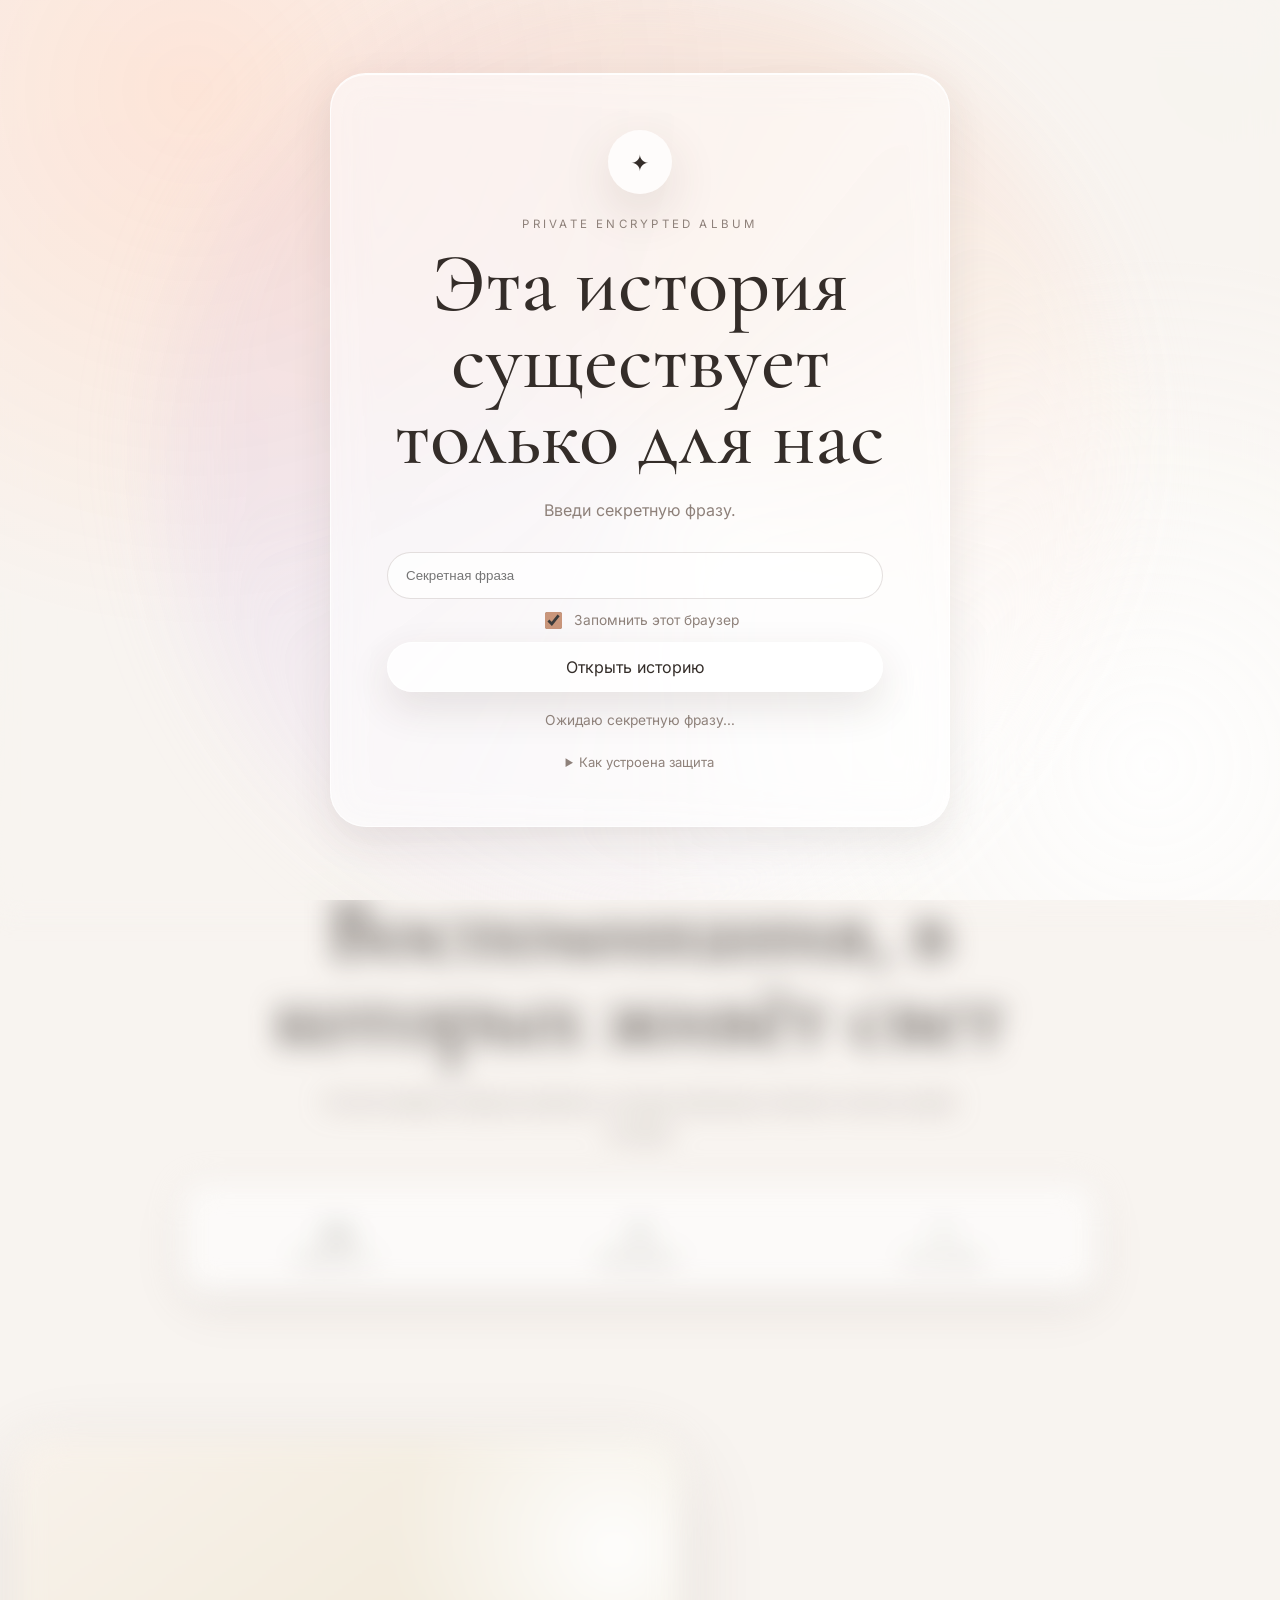
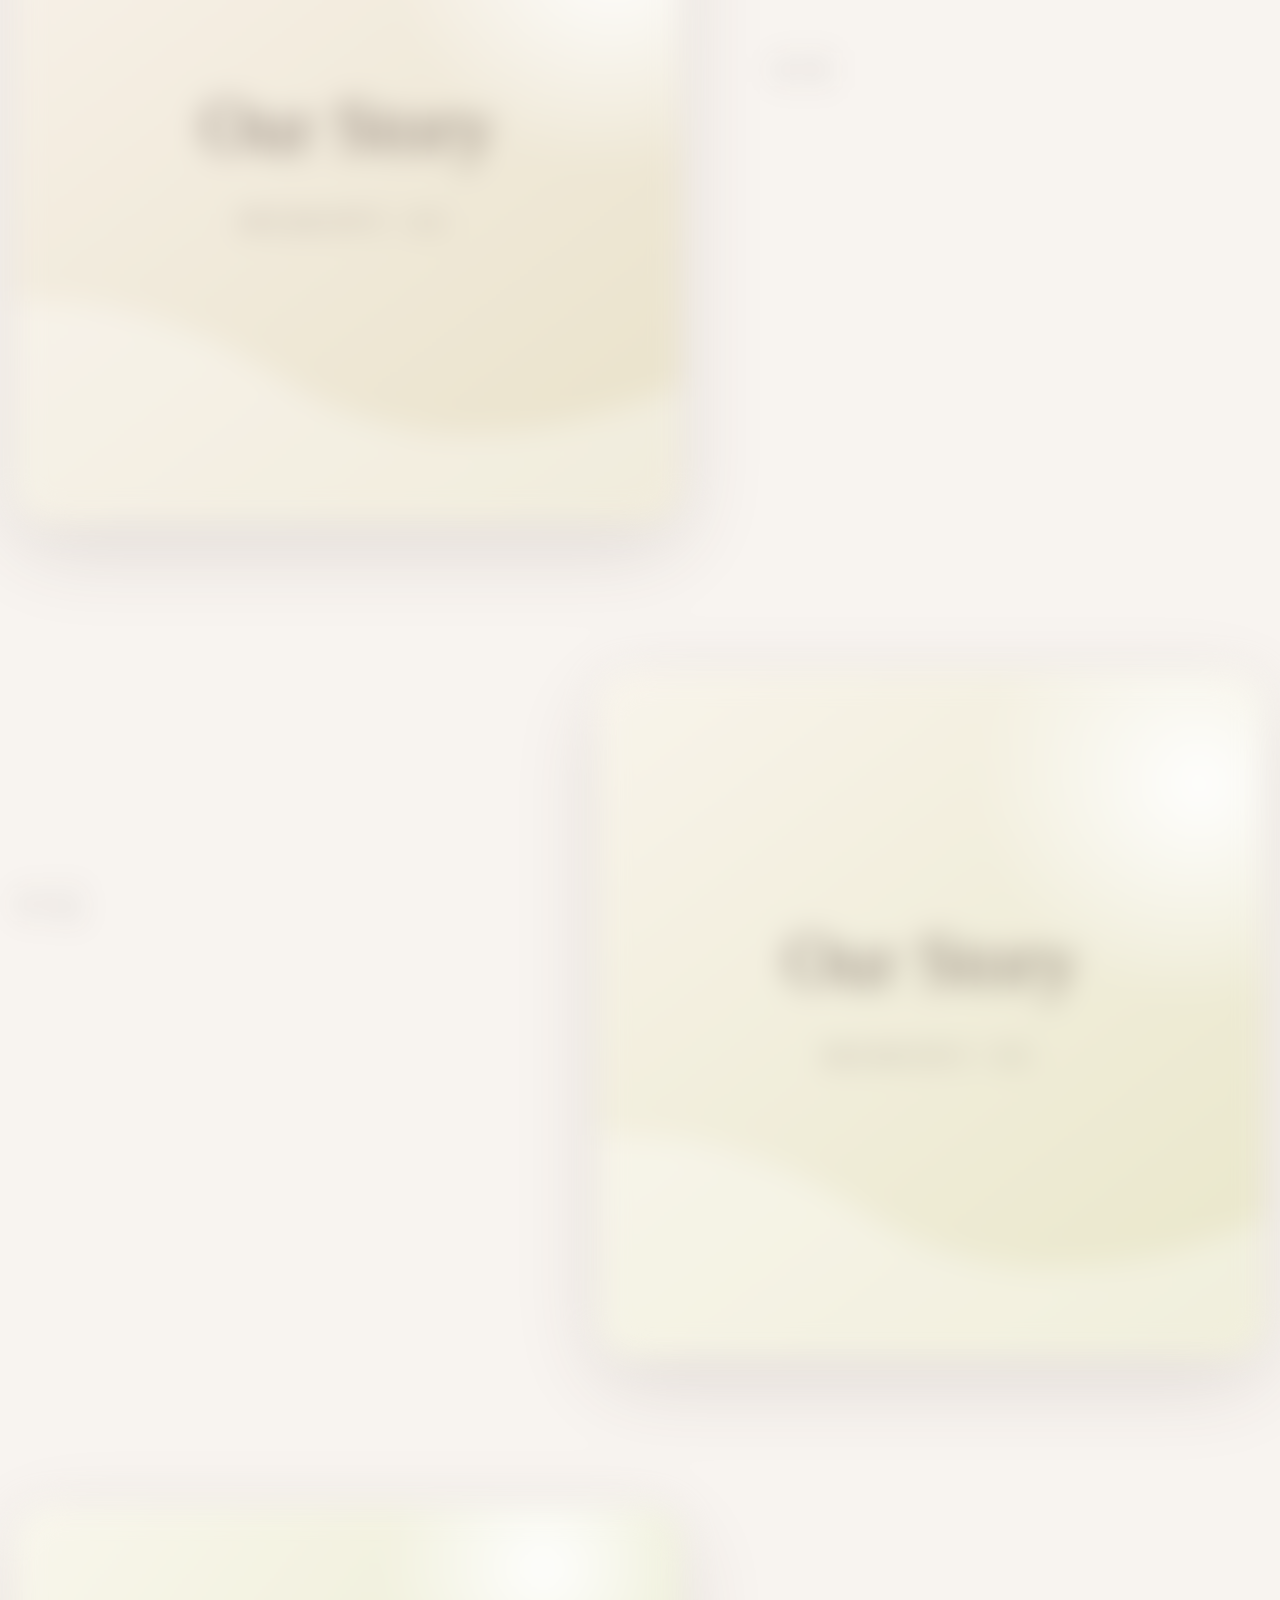
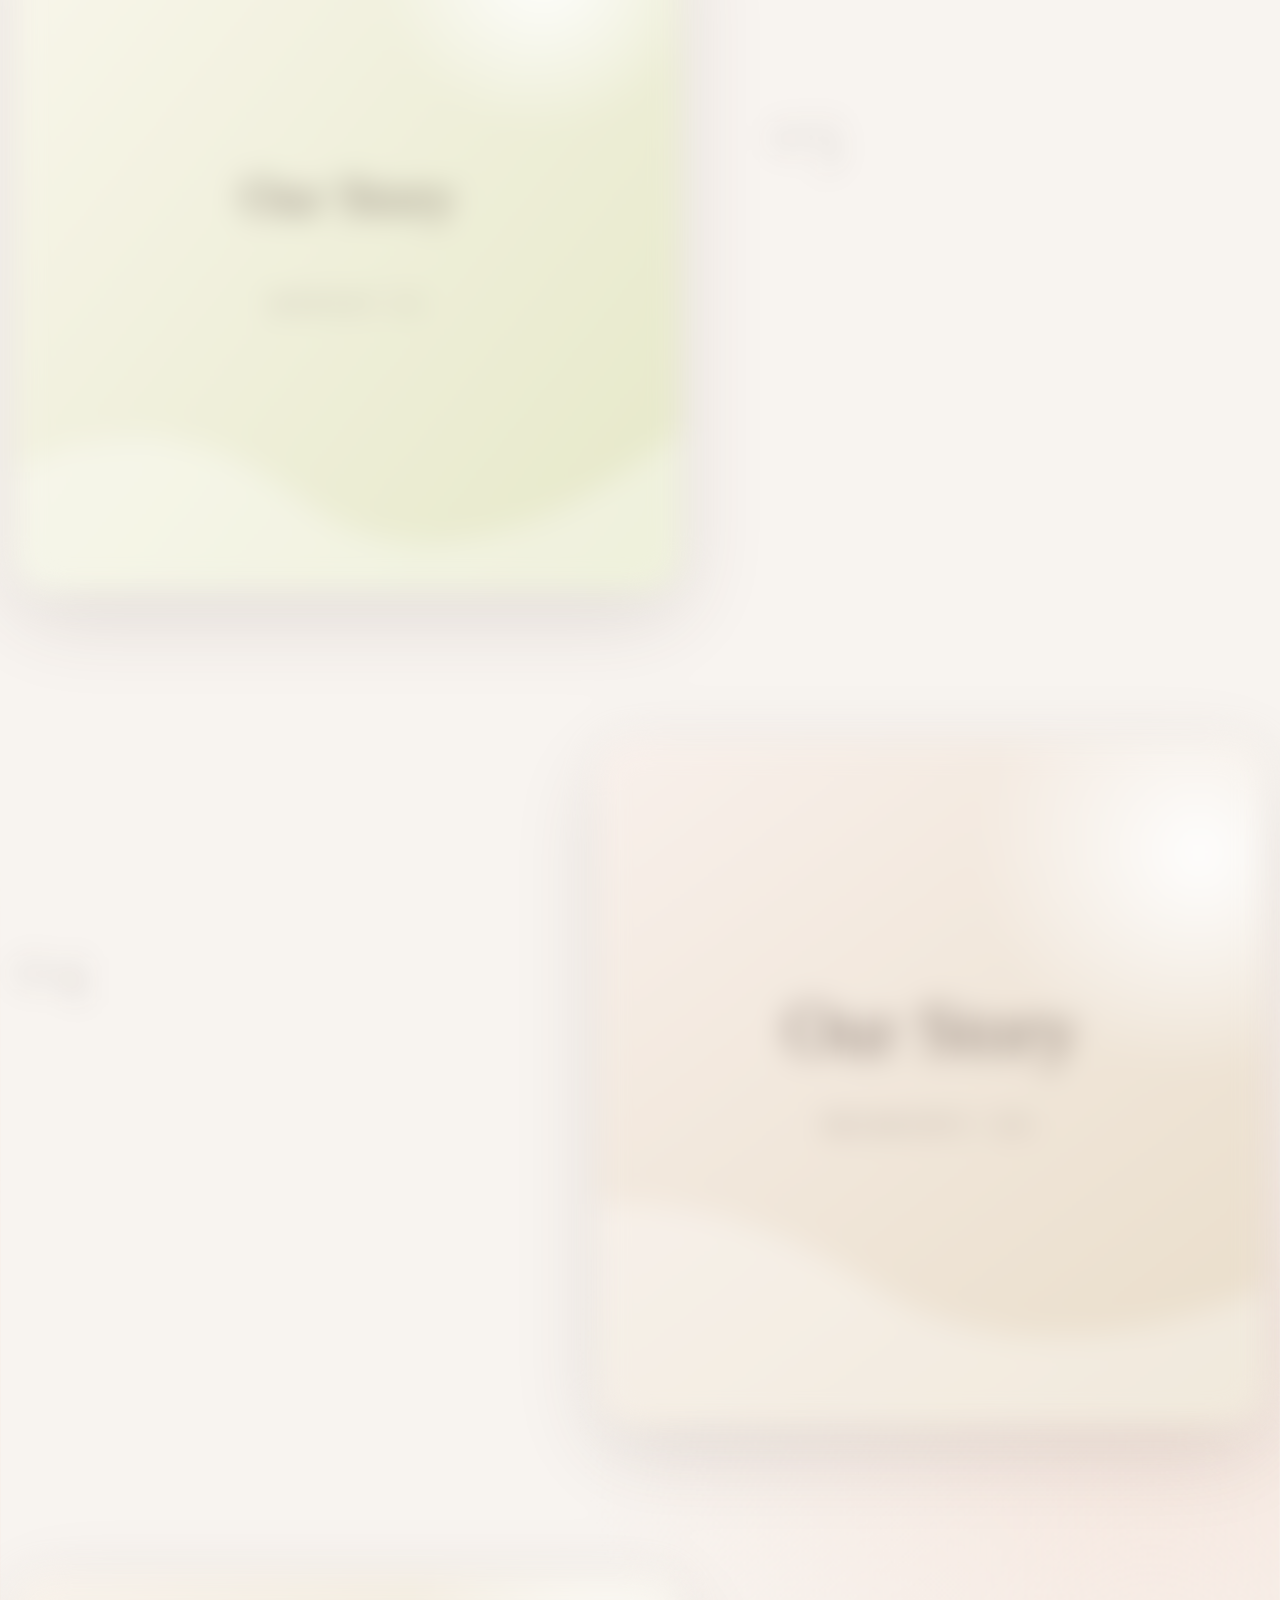
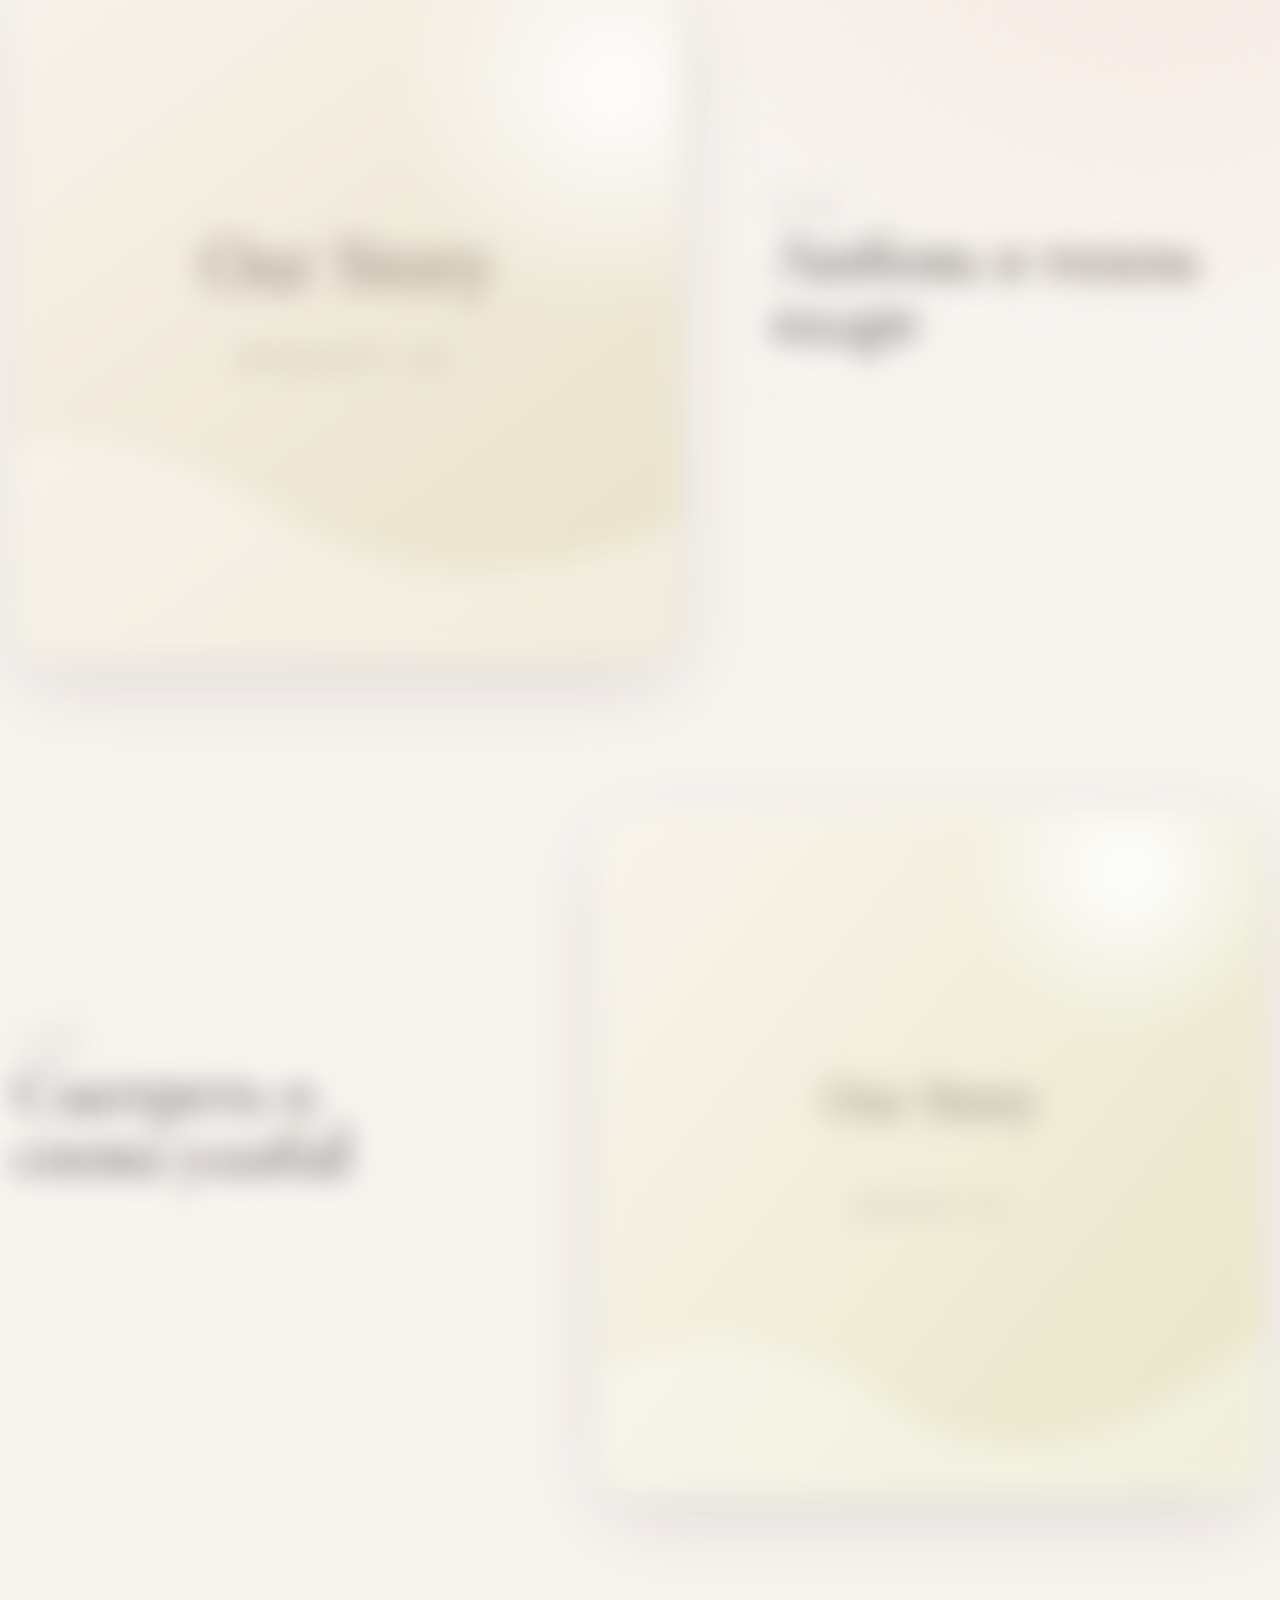
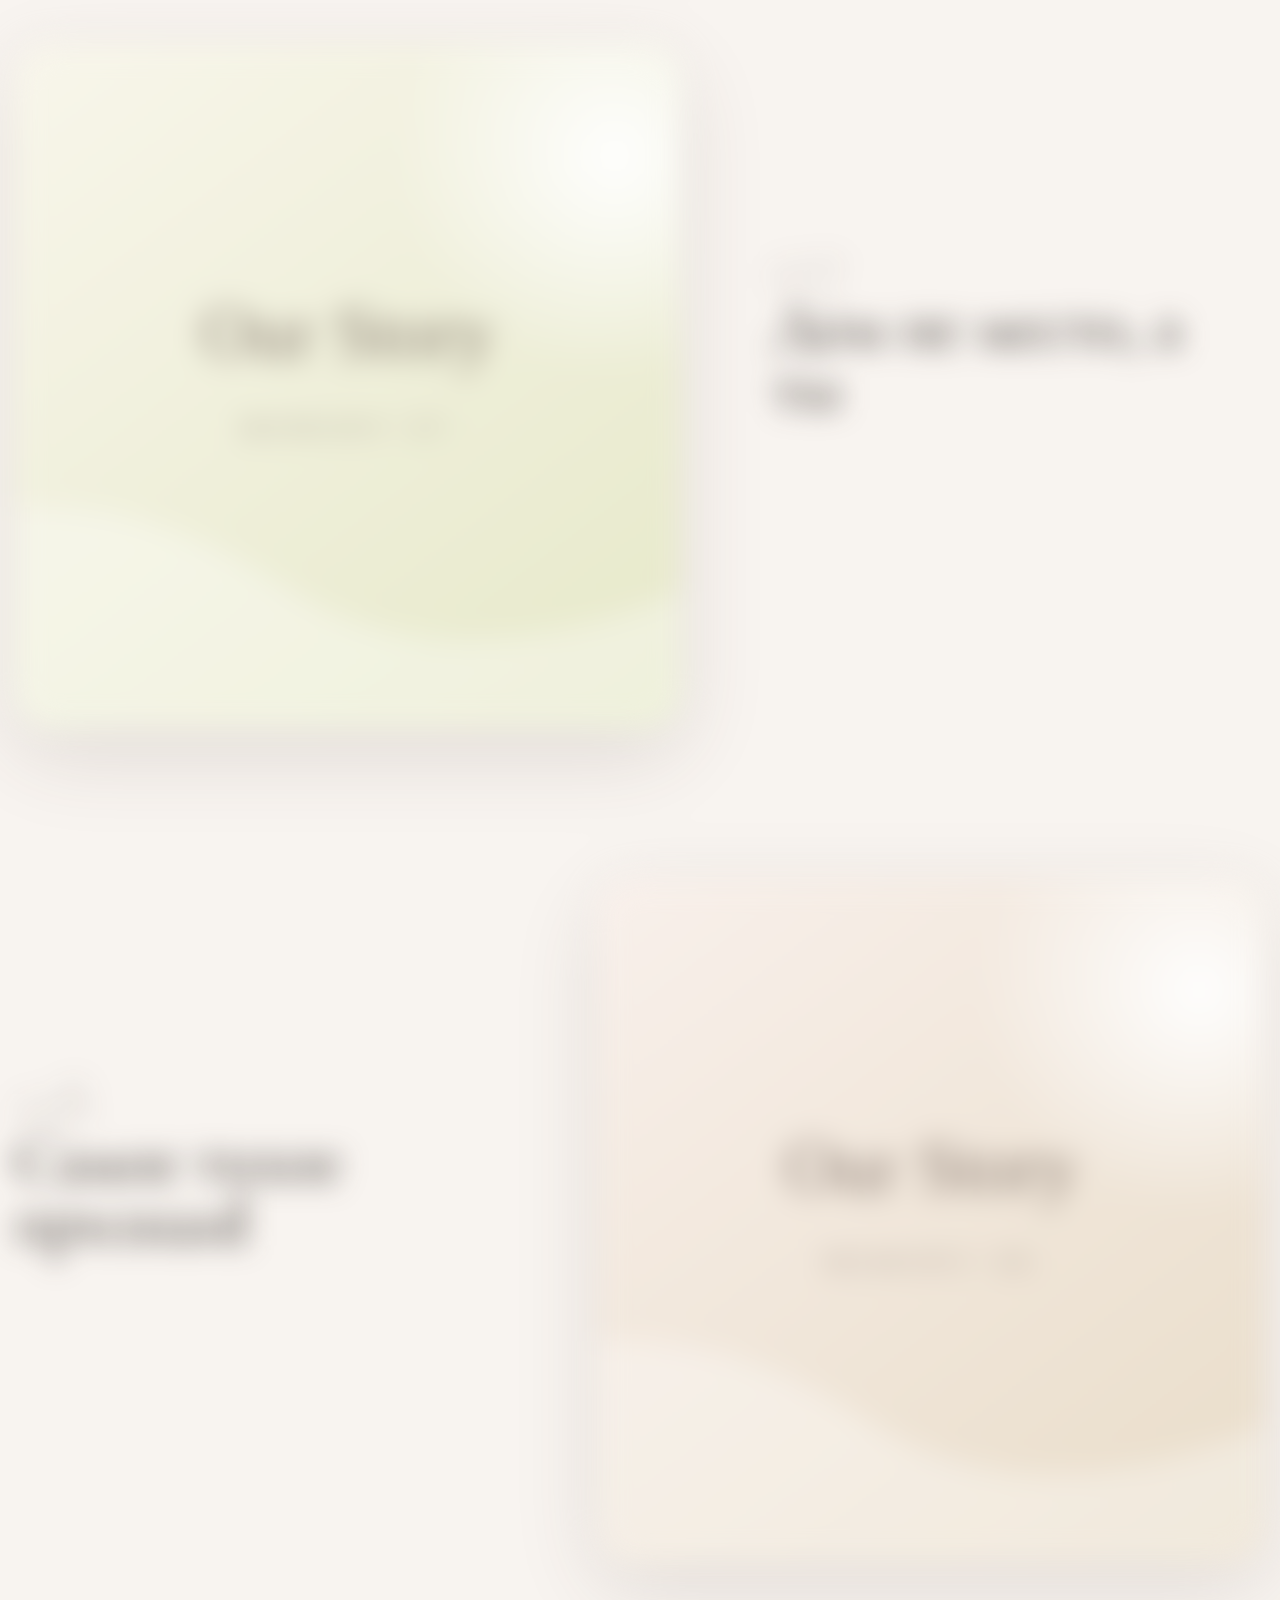
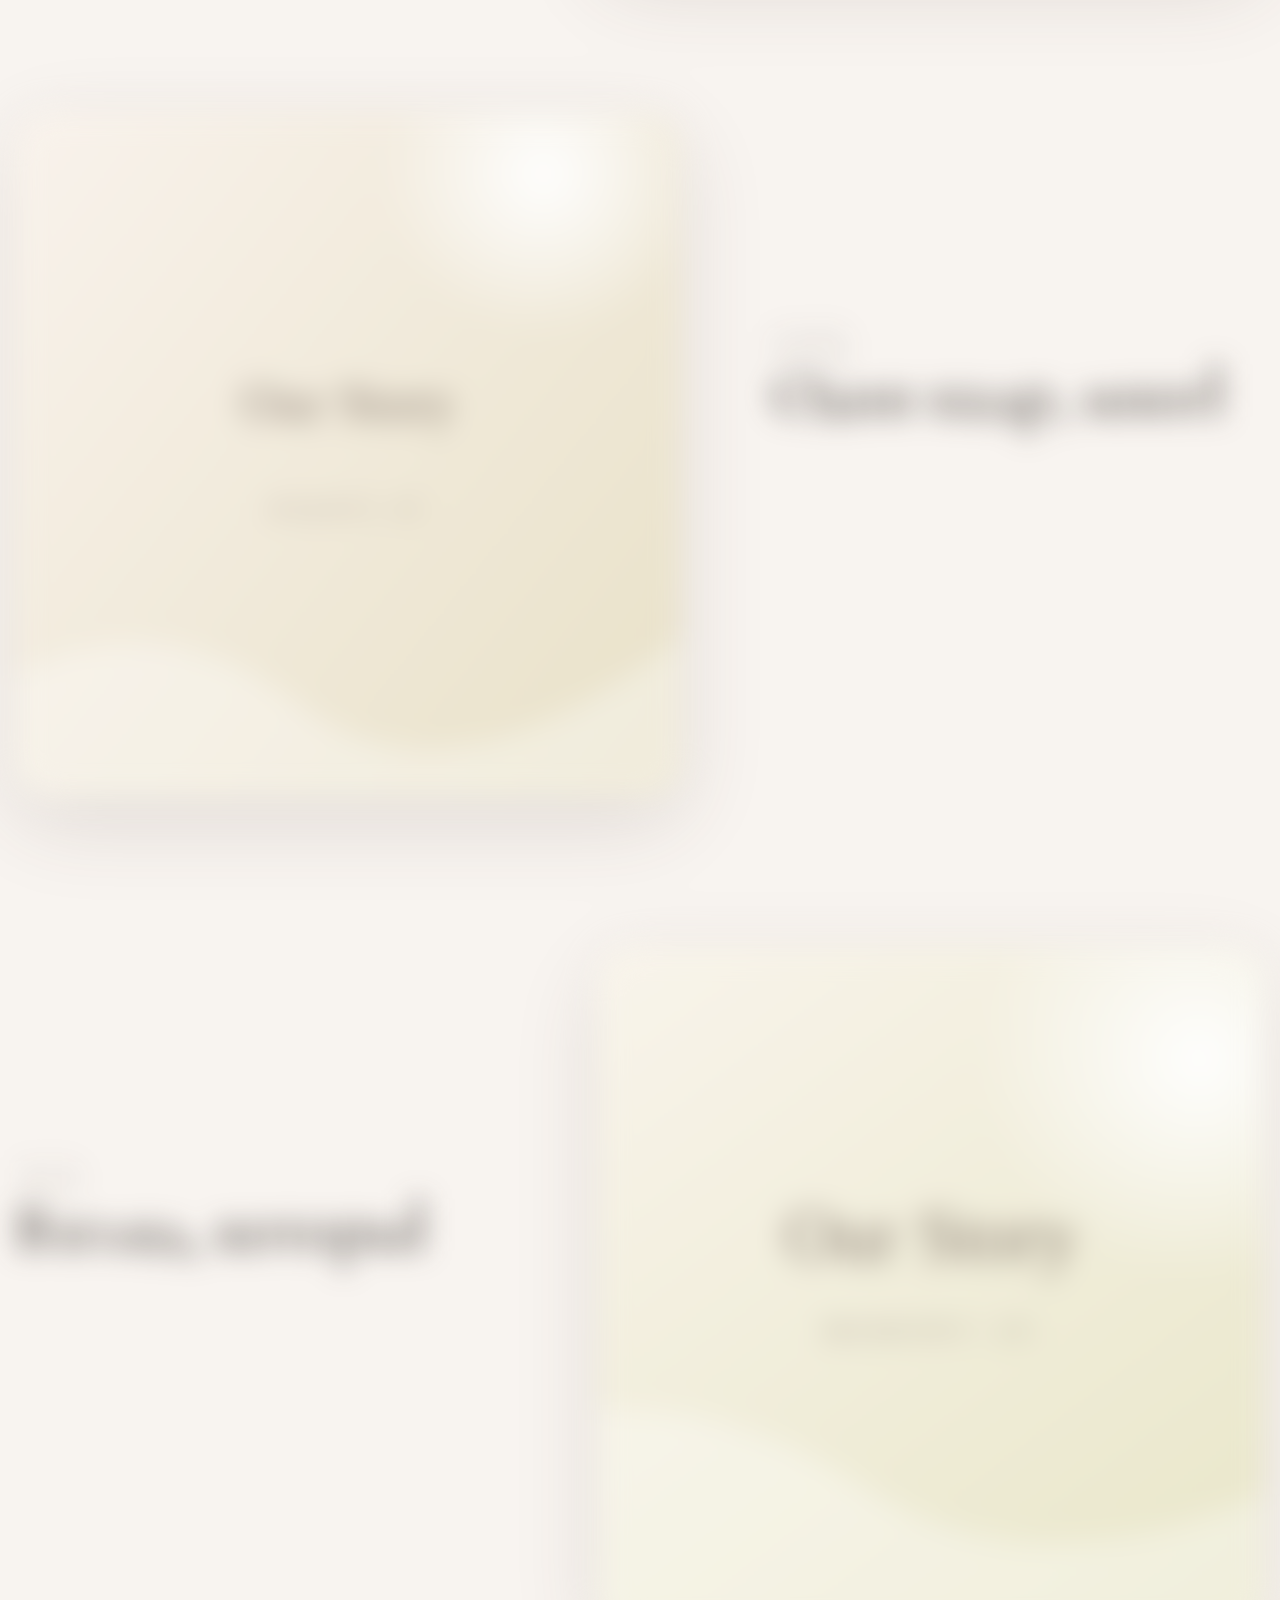
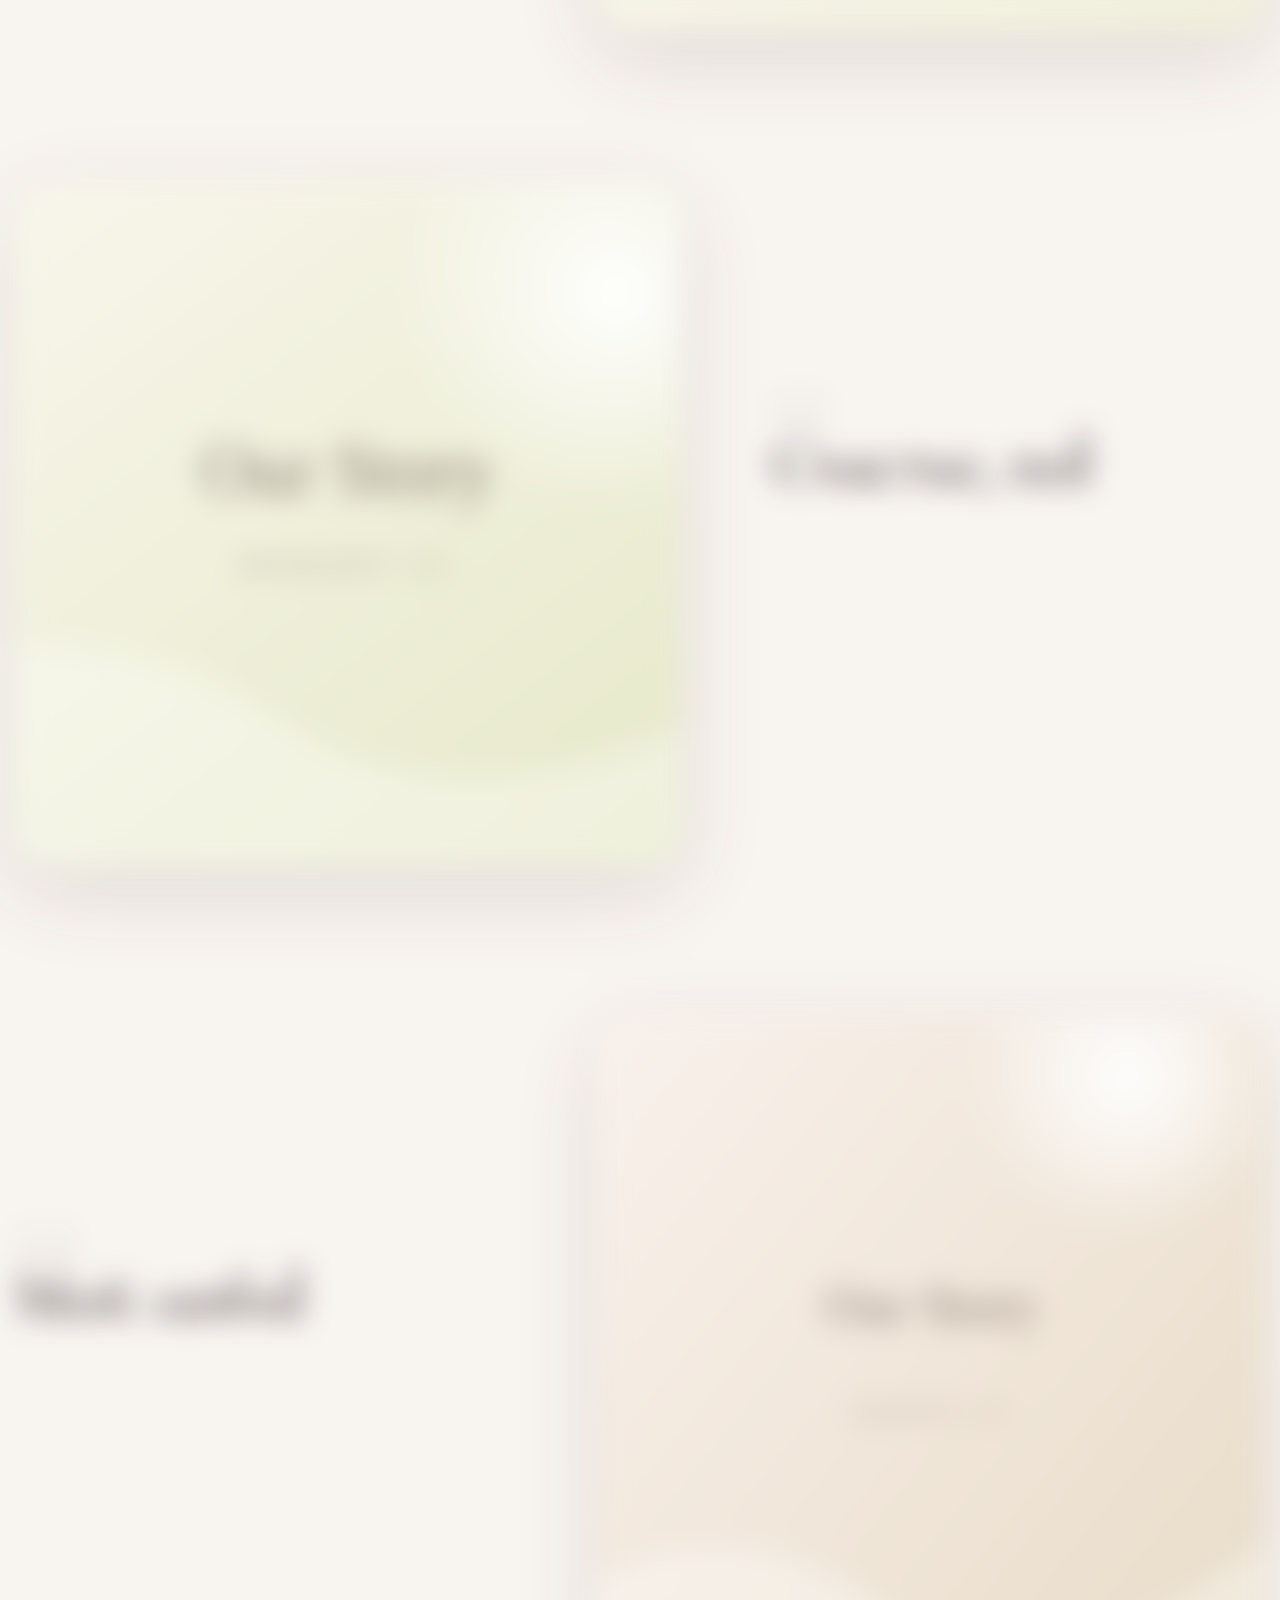
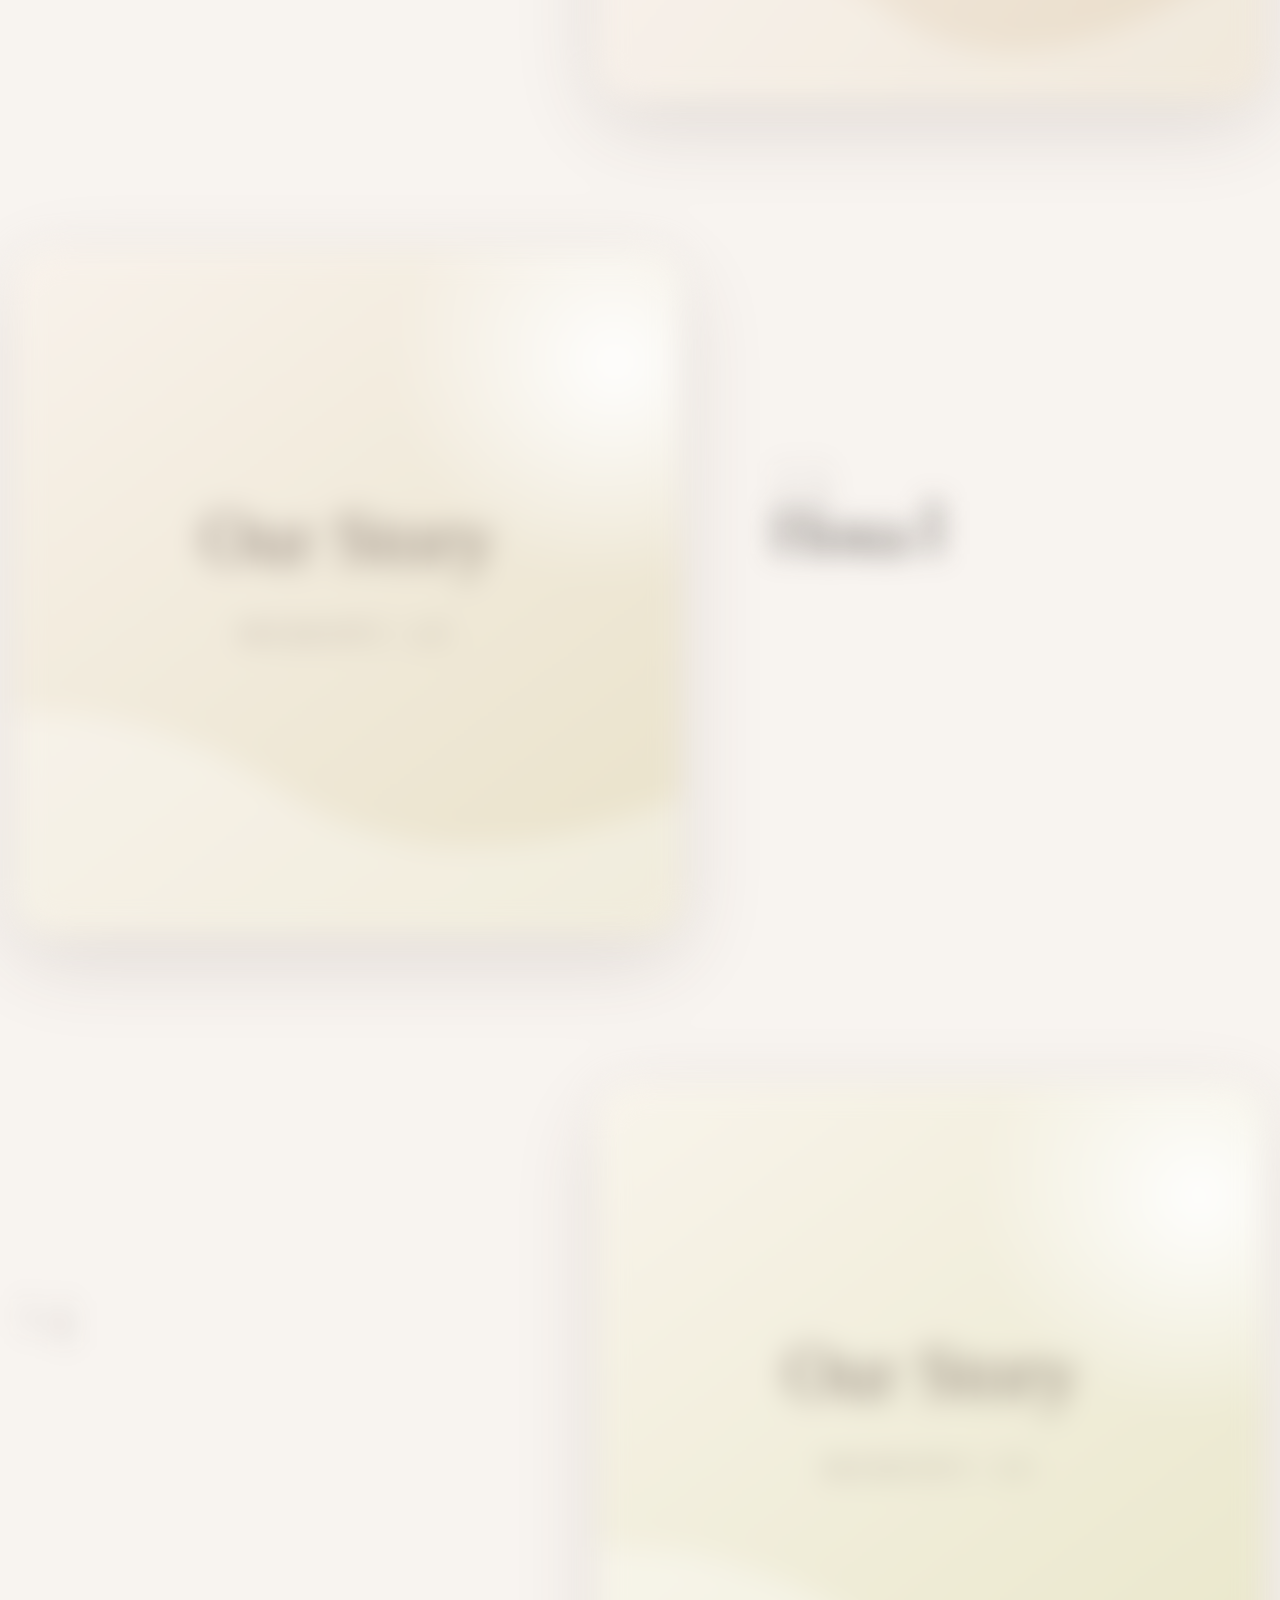
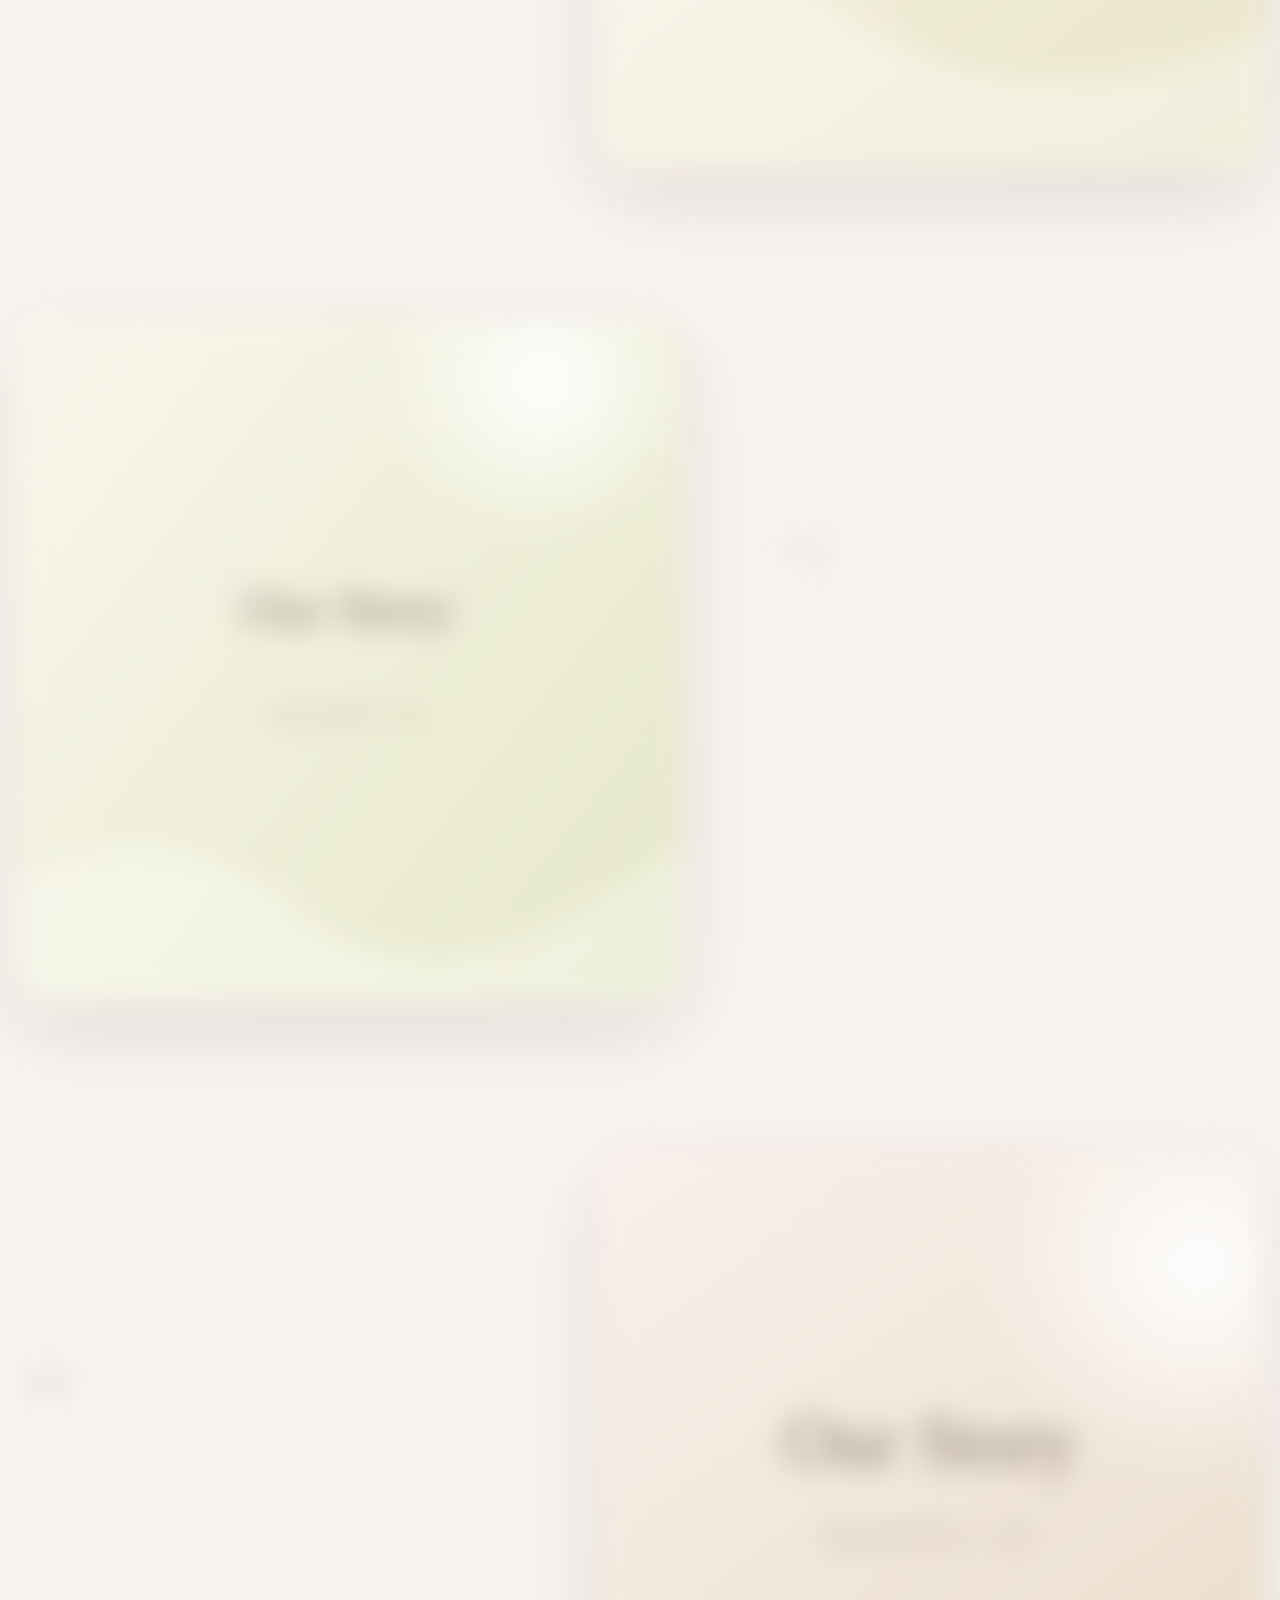
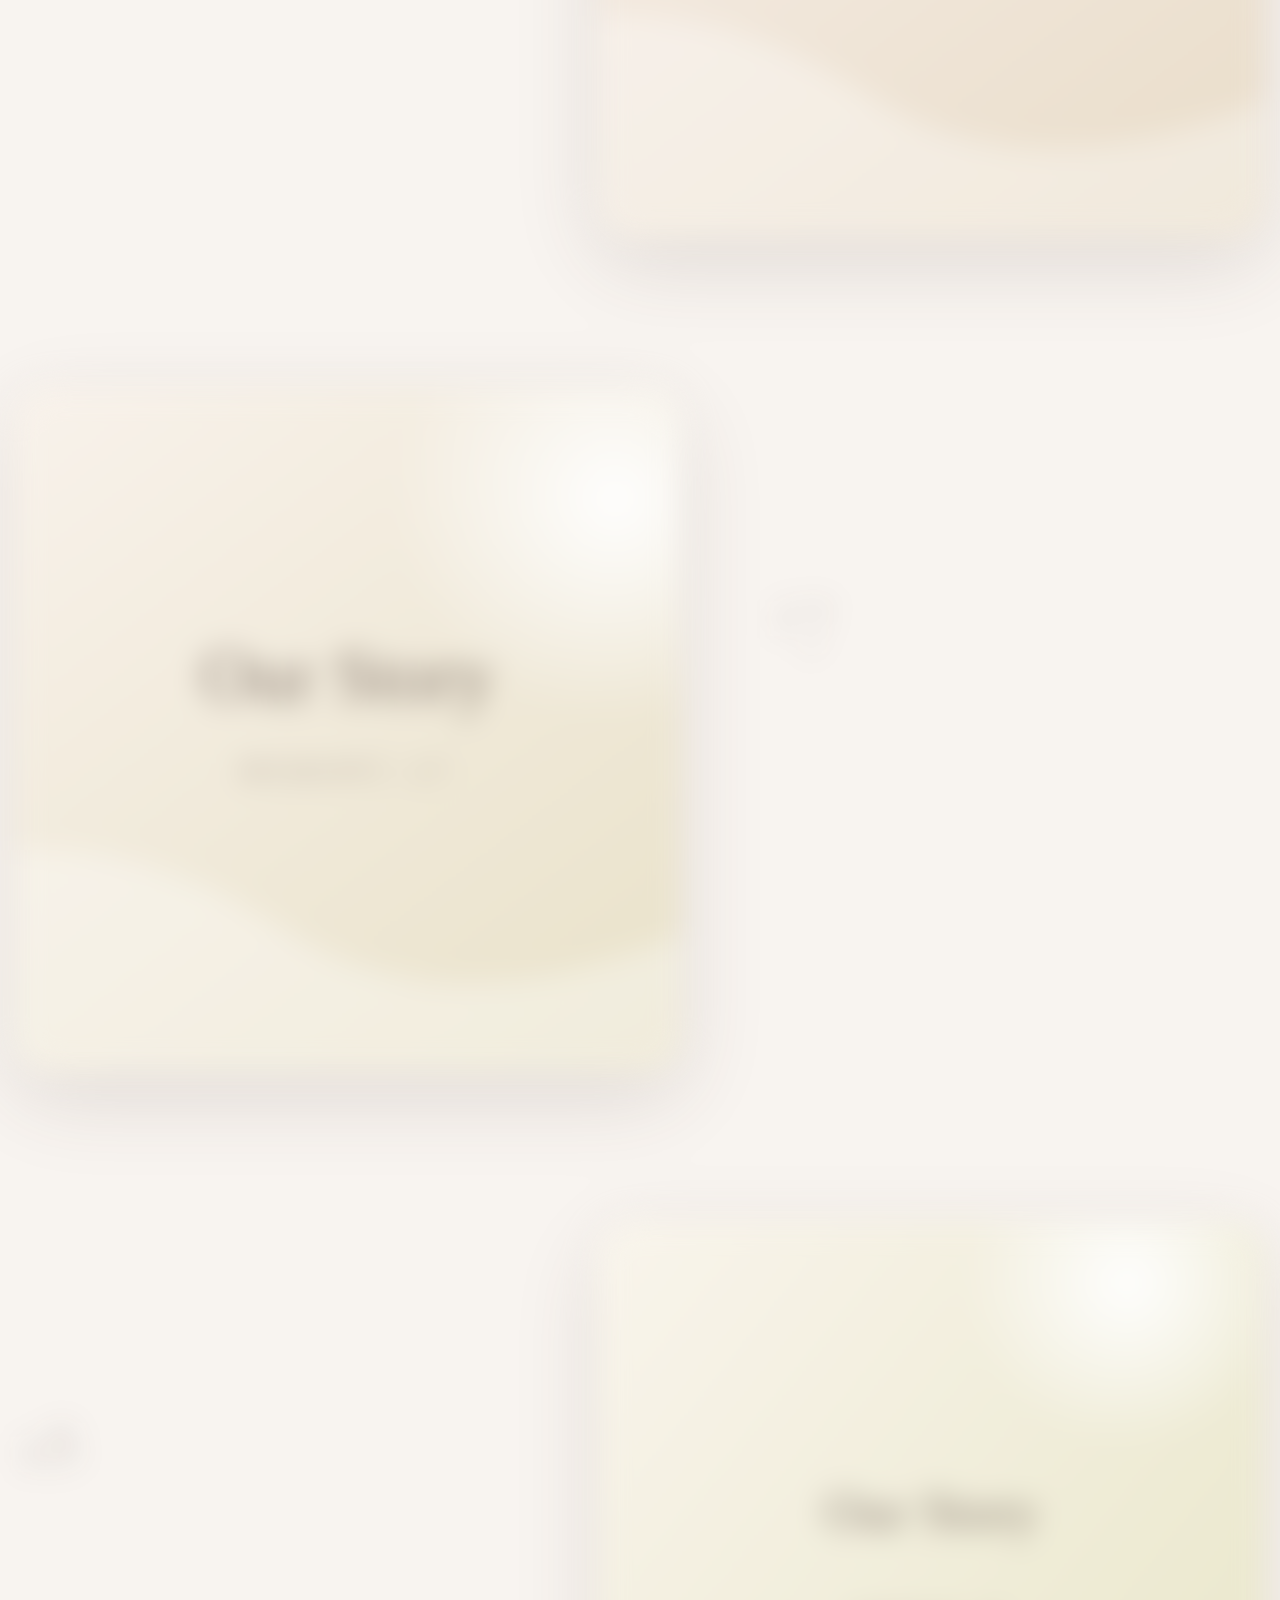
==== index.html @ 7ca0b055 "Fix lightbox image flicker" ====
<!doctype html>
<html lang="ru">
<head>
  <meta charset="UTF-8" />
  <meta name="viewport" content="width=device-width, initial-scale=1.0" />
  <meta name="theme-color" content="#f8f4f0" />
  <meta http-equiv="Cache-Control" content="no-cache, no-store, must-revalidate" />
  <meta http-equiv="Pragma" content="no-cache" />
  <meta http-equiv="Expires" content="0" />
  <meta name="robots" content="noindex, nofollow, noarchive, nosnippet, noimageindex" />
  <meta name="referrer" content="no-referrer" />
  <meta http-equiv="Permissions-Policy" content="camera=(), microphone=(), geolocation=(), payment=(), usb=(), interest-cohort=()" />
  <meta http-equiv="Content-Security-Policy" content="default-src 'self'; script-src 'self'; style-src 'self' 'unsafe-inline'; img-src 'self' blob: data:; media-src 'self'; connect-src 'self'; font-src 'self'; object-src 'none'; base-uri 'self'; form-action 'self'; frame-ancestors 'none'; upgrade-insecure-requests" />
  <title>Our Story — Interactive Love Gallery</title>
  <link rel="icon" href="favicon.ico" sizes="any" />
  <link rel="icon" type="image/png" sizes="32x32" href="assets/icons/favicon-32.png" />
  <link rel="apple-touch-icon" sizes="180x180" href="assets/icons/favicon-180.png" />
  <script defer src="assets/js/freshness.js?v=20260811-135413"></script>
  <link rel="stylesheet" href="assets/css/styles.css?v=20260811-135413" />
</head>
<body class="locked">

  <section class="lock-screen" id="lockScreen" aria-label="Закрытый альбом">
    <div class="lock-aurora"></div>
    <div class="lock-card glass">
      <div class="lock-icon">✦</div>
      <p class="eyebrow">Private encrypted album</p>
      <h2>Эта история существует только для нас</h2>
      <p>Введи секретную фразу.</p>
      <form id="unlockForm" class="unlock-form">
        <input id="passwordInput" type="password" autocomplete="current-password"
               placeholder="Секретная фраза" required>
        <label class="remember-device">
          <input id="rememberDeviceInput" type="checkbox" checked>
          <span>Запомнить этот браузер</span>
        </label>
        <button class="primary-button" type="submit">Открыть историю</button>
      </form>
      <p class="lock-status" id="lockStatus">Ожидаю секретную фразу…</p>
      <details>
        <summary>Как устроена защита</summary>
        <p>Манифест и каждая фотография зашифрованы AES‑256‑GCM. Ключ создаётся из секретной фразы через PBKDF2‑SHA‑256.</p>
      </details>
    </div>
  </section>

  <canvas id="lightCanvas" aria-hidden="true"></canvas>
  <div class="cursor-glow" id="cursorGlow" aria-hidden="true"></div>
  <div class="scroll-progress" id="scrollProgress"></div>

  <aside class="floating-tools glass">
    <button id="soundToggle" class="tool-button" aria-label="Музыка">♫</button>
    <button id="effectsToggle" class="tool-button active" aria-label="Эффекты">✦</button>
  </aside>
<audio id="backgroundAudio" loop preload="none">
    <source src="assets/audio/our-song.mp3" type="audio/mpeg">
  </audio>

  <header class="hero" id="hero">
    <div class="hero-orb orb-a"></div>
    <div class="hero-orb orb-b"></div>
    <div class="hero-lines"></div>
    <div class="hero-content reveal visible">
      <p class="eyebrow">A private collection of light</p>
      <h1 data-split>Our Story</h1>
      <p class="subtitle" id="heroSubtitle">Зашифрованная история, существующая только для тех, кому доверили ссылку и секретную фразу.</p>
      <div class="hero-actions">
        <button class="primary-button magnetic" id="beginButton">Начать путешествие</button>
      </div>
      <p class="microcopy">Фотографии защищены AES‑256‑GCM и расшифровываются только в памяти браузера.</p>
    </div>
    <div class="scroll-hint"><span></span></div>
  </header>

  <main>
    <section class="intro section-shell reveal">
      <p class="section-kicker">Chapter I</p>
      <h2>Воспоминания, в которых живёт свет</h2>
      <p class="intro-copy">В этой галерее собраны моменты, которые навсегда останутся частью нашей истории</p>
      <div class="stats glass">
        <div><strong id="photoCount">24</strong><span>момента</span></div>
        <div><strong id="favoriteCount">0</strong><span>любимых</span></div>
        <div><strong>1</strong><span>история</span></div>
      </div>
    </section>

    <section class="cinematic-story" id="featuredStory"></section>

    <section class="quote-break reveal">
      <div class="quote-glow"></div>
      <blockquote>Некоторые мгновения проходят. Другие остаются жить внутри нас.</blockquote>
    </section>

    <section class="gallery-section section-shell" id="gallerySection">
      <div class="section-heading reveal">
        <div>
          <p class="section-kicker">All moments</p>
          <h2>Галерея</h2>
        </div>
        <div class="gallery-controls glass">
          <button class="view-button active" data-view="masonry">Свободно</button>
          <button class="view-button" data-view="grid">Сетка</button>
          <button class="view-button" data-view="film">Плёнка</button>
        </div>
      </div>
      <div class="gallery masonry" id="galleryGrid"></div>
    </section>

    <section class="memory-cloud reveal">
      <div class="memory-cloud-inner glass">
        <span>нежность</span><span>свет</span><span>смех</span><span>тишина</span><span>вместе</span><span>навсегда</span>
      </div>
    </section>

    <section class="finale">
      <div class="finale-collage" id="finaleCollage"></div>
      <div class="finale-overlay"></div>
      <div class="finale-content reveal">
        <p class="section-kicker">The end?</p>
        <h2>No. Just the beginning.</h2>
        <div class="finale-actions">
          <button class="primary-button magnetic" id="restartButton">Посмотреть снова</button>
        </div>
      </div>
    </section>
  </main>

  <dialog class="lightbox" id="lightbox">
    <div class="lightbox-ambient" id="lightboxAmbient"></div>
    <button class="lightbox-close glass" id="lightboxClose" aria-label="Закрыть">×</button>
    <button class="lightbox-nav prev glass" id="lightboxPrev" aria-label="Предыдущее фото">←</button>
    <figure class="lightbox-figure">
      <div class="lightbox-image-wrap">
        <img id="lightboxImage" alt="" />
      </div>
      <figcaption>
        <span id="lightboxCaption"></span>
        <span id="lightboxCounter"></span>
      </figcaption>
    </figure>
    <button class="lightbox-nav next glass" id="lightboxNext" aria-label="Следующее фото">→</button>
  </dialog>
  <div id="toast" class="toast glass"></div>
  <script src="assets/js/app.js?v=20260811-135413"></script>
</body>
</html>
---- assets/css/styles.css ----
@font-face{font-family:"Cormorant Garamond";font-style:normal;font-weight:400;font-display:swap;src:url("../fonts/cormorant-garamond-400.ttf") format("truetype")}@font-face{font-family:"Cormorant Garamond";font-style:normal;font-weight:500;font-display:swap;src:url("../fonts/cormorant-garamond-500.ttf") format("truetype")}@font-face{font-family:"Cormorant Garamond";font-style:normal;font-weight:600;font-display:swap;src:url("../fonts/cormorant-garamond-600.ttf") format("truetype")}@font-face{font-family:"Inter";font-style:normal;font-weight:300;font-display:swap;src:url("../fonts/inter-300.ttf") format("truetype")}@font-face{font-family:"Inter";font-style:normal;font-weight:400;font-display:swap;src:url("../fonts/inter-400.ttf") format("truetype")}@font-face{font-family:"Inter";font-style:normal;font-weight:500;font-display:swap;src:url("../fonts/inter-500.ttf") format("truetype")}
:root{--bg:#f8f4f0;--paper:rgba(255,255,255,.7);--text:#342d29;--muted:#8e817a;--accent:#c9967b;--line:rgba(92,68,57,.12);--shadow:0 24px 80px rgba(80,58,48,.14);--radius:30px}
*{box-sizing:border-box}html{scroll-behavior:smooth}body{margin:0;background:radial-gradient(circle at 10% 0%,rgba(255,255,255,.96),transparent 32rem),radial-gradient(circle at 90% 18%,rgba(244,221,209,.56),transparent 36rem),var(--bg);color:var(--text);font-family:Inter,system-ui,sans-serif;overflow-x:hidden}body.effects-off *{animation:none!important;transition-duration:.01ms!important}button{font:inherit}img{display:block;max-width:100%}
#lightCanvas{position:fixed;inset:0;pointer-events:none;z-index:50;opacity:.72}.cursor-glow{position:fixed;width:240px;height:240px;border-radius:50%;pointer-events:none;z-index:2;background:radial-gradient(circle,rgba(255,228,212,.32),transparent 68%);transform:translate(-50%,-50%);filter:blur(8px);mix-blend-mode:multiply}.scroll-progress{position:fixed;left:0;top:0;height:3px;width:0;background:linear-gradient(90deg,#d9a98f,#f4d8c8,#fff);z-index:100}
.glass{background:rgba(255,255,255,.58);border:1px solid rgba(255,255,255,.82);box-shadow:0 14px 40px rgba(65,45,35,.1),inset 0 1px 0 rgba(255,255,255,.9);backdrop-filter:blur(18px);-webkit-backdrop-filter:blur(18px)}
.floating-tools{position:fixed;right:22px;top:22px;z-index:90;border-radius:999px;padding:6px;display:flex;gap:5px}.tool-button{width:42px;height:42px;border:0;border-radius:50%;background:transparent;cursor:pointer;color:var(--text);transition:.3s}.tool-button:hover,.tool-button.active{background:rgba(255,255,255,.92);transform:translateY(-2px)}
.hero{min-height:100svh;position:relative;display:grid;place-items:center;overflow:hidden;padding:24px}.hero::after{content:"";position:absolute;inset:0;background:linear-gradient(to bottom,transparent 68%,var(--bg))}.hero-content{text-align:center;position:relative;z-index:3}.hero-orb{position:absolute;border-radius:50%;filter:blur(8px);animation:floatOrb 14s ease-in-out infinite}.orb-a{width:52vw;height:52vw;min-width:480px;min-height:480px;background:radial-gradient(circle,rgba(255,222,205,.8),transparent 68%);left:-12%;top:-12%}.orb-b{width:45vw;height:45vw;min-width:420px;min-height:420px;background:radial-gradient(circle,rgba(255,255,255,.96),transparent 65%);right:-8%;bottom:-8%;animation-delay:-6s}.hero-lines{position:absolute;inset:-20%;background:repeating-radial-gradient(circle at center,transparent 0 44px,rgba(180,145,126,.045) 45px 46px);animation:spinSlow 55s linear infinite}.eyebrow,.section-kicker{text-transform:uppercase;letter-spacing:.28em;font-size:.72rem;color:var(--muted)}h1,h2{font-family:"Cormorant Garamond",serif;font-weight:500;margin:0}h1{font-size:clamp(5.5rem,14vw,12rem);line-height:.78;letter-spacing:-.07em;text-shadow:0 14px 50px rgba(116,88,74,.13)}h1 span{display:inline-block;opacity:0;transform:translateY(45px) rotate(4deg);animation:letterIn .9s cubic-bezier(.2,.75,.2,1) forwards}.subtitle{margin:32px 0;color:var(--muted);font-size:clamp(1rem,2vw,1.2rem)}.hero-actions,.finale-actions{display:flex;justify-content:center;gap:12px;flex-wrap:wrap}.primary-button,.secondary-button{border-radius:999px;padding:14px 22px;cursor:pointer;transition:transform .25s,box-shadow .25s}.primary-button{border:1px solid rgba(255,255,255,.9);background:rgba(255,255,255,.78);box-shadow:0 16px 40px rgba(70,50,42,.12);color:var(--text)}.secondary-button{border:1px solid rgba(90,65,55,.14);background:transparent;color:var(--text)}.primary-button:hover,.secondary-button:hover{box-shadow:0 20px 50px rgba(70,50,42,.16)}.microcopy{margin-top:16px;font-size:.8rem;color:var(--muted)}.scroll-hint{position:absolute;bottom:34px;left:50%;z-index:3;width:28px;height:48px;border:1px solid rgba(80,60,50,.18);border-radius:20px}.scroll-hint span{position:absolute;width:4px;height:8px;border-radius:5px;background:var(--accent);left:50%;top:8px;transform:translateX(-50%);animation:scrollDot 1.8s infinite}
.section-shell{width:min(1260px,calc(100% - 40px));margin:0 auto}.intro{padding:130px 0 100px;max-width:900px;text-align:center}.intro h2,.section-heading h2,.finale h2{font-size:clamp(3rem,7vw,6rem);line-height:.95}.intro-copy{max-width:660px;margin:28px auto 36px;line-height:1.9;color:var(--muted)}.stats{display:grid;grid-template-columns:repeat(3,1fr);border-radius:24px;overflow:hidden}.stats div{padding:22px;border-right:1px solid var(--line)}.stats div:last-child{border-right:0}.stats strong{display:block;font:2rem "Cormorant Garamond",serif}.stats span{font-size:.75rem;color:var(--muted);text-transform:uppercase;letter-spacing:.16em}
.cinematic-story{width:min(1440px,100%);margin:auto;display:grid;gap:120px;padding:30px 24px 150px}.story-card{min-height:78svh;display:grid;grid-template-columns:1.15fr .85fr;align-items:center;gap:clamp(28px,7vw,100px);perspective:1400px}.story-card:nth-child(even){grid-template-columns:.85fr 1.15fr}.story-card:nth-child(even) .story-image-wrap{order:2}.story-image-wrap{position:relative;border-radius:36px;overflow:hidden;box-shadow:var(--shadow);transform-style:preserve-3d;will-change:transform;background:#eee8e3}.story-image-wrap::after{content:"";position:absolute;inset:-40%;background:linear-gradient(110deg,transparent 36%,rgba(255,255,255,.38) 49%,transparent 62%);transform:translateX(-65%) rotate(8deg);transition:transform 1.1s}.story-image-wrap:hover::after{transform:translateX(65%) rotate(8deg)}.story-image{width:100%;height:min(75svh,850px);object-fit:cover;transform:scale(1.05);transition:transform 1.2s cubic-bezier(.2,.75,.2,1)}.story-image-wrap:hover .story-image{transform:scale(1.09)}.story-text{max-width:440px}.story-number{font-family:"Cormorant Garamond",serif;font-size:5rem;opacity:.18}.story-text h3{font-family:"Cormorant Garamond",serif;font-size:clamp(2.7rem,5vw,4.7rem);font-weight:500;line-height:.96;margin:-20px 0 24px}.story-text p{color:var(--muted);line-height:1.8}
.quote-break{position:relative;width:min(1100px,calc(100% - 40px));margin:20px auto 150px;padding:80px 20px;text-align:center}.quote-break blockquote{position:relative;z-index:2;margin:0;font:clamp(2.4rem,5vw,4.6rem)/1.05 "Cormorant Garamond",serif}.quote-glow{position:absolute;inset:0;background:radial-gradient(circle,rgba(255,228,212,.8),transparent 62%);filter:blur(8px);animation:pulseGlow 5s ease-in-out infinite}
.gallery-section{padding:70px 0 160px}.section-heading{display:flex;justify-content:space-between;align-items:end;gap:24px;margin-bottom:46px}.gallery-controls{border-radius:999px;padding:6px;display:flex;gap:2px}.view-button{border:0;background:transparent;padding:10px 15px;border-radius:999px;cursor:pointer;color:var(--muted)}.view-button.active{background:rgba(255,255,255,.92);color:var(--text)}.gallery{columns:4 250px;column-gap:18px}.gallery.grid{columns:unset;display:grid;grid-template-columns:repeat(4,1fr);gap:18px}.gallery.film{columns:unset;display:flex;overflow-x:auto;gap:20px;padding:20px 6vw 40px;scroll-snap-type:x mandatory}.gallery.film .photo-card{min-width:min(68vw,720px);scroll-snap-align:center}.photo-card{break-inside:avoid;margin-bottom:18px;border:0;padding:0;border-radius:22px;overflow:hidden;position:relative;cursor:zoom-in;background:#ece4df;box-shadow:0 10px 35px rgba(76,56,47,.08);opacity:0;transform:translateY(40px) scale(.98);transition:opacity .8s ease,transform .8s cubic-bezier(.2,.75,.2,1),box-shadow .35s ease}.photo-card.visible{opacity:1;transform:none}.photo-card:hover{box-shadow:0 24px 70px rgba(76,56,47,.19);z-index:2}.photo-card img{width:100%;transition:transform 1s cubic-bezier(.2,.75,.2,1),filter .5s}.photo-card:hover img{transform:scale(1.055);filter:saturate(1.05)}.photo-card::after{content:"";position:absolute;inset:0;background:linear-gradient(to top,rgba(32,20,16,.24),transparent 42%);opacity:0;transition:.45s}.photo-card:hover::after{opacity:1}.photo-card::before{content:"Открыть";position:absolute;left:18px;bottom:16px;z-index:2;color:white;font-size:.72rem;letter-spacing:.18em;text-transform:uppercase;opacity:0;transform:translateY(10px);transition:.4s}.photo-card:hover::before{opacity:1;transform:none}
.memory-cloud{width:min(950px,calc(100% - 40px));margin:0 auto 150px}.memory-cloud-inner{border-radius:40px;padding:50px;display:flex;flex-wrap:wrap;justify-content:center;gap:18px 26px}.memory-cloud span{font:clamp(2rem,5vw,4rem) "Cormorant Garamond",serif;opacity:.32;transition:.35s}.memory-cloud span:hover{opacity:1;transform:translateY(-6px) rotate(-2deg);color:#9f6f58}
.finale{min-height:120svh;position:relative;display:grid;place-items:center;overflow:hidden;padding:90px 18px}.finale-collage{position:absolute;inset:0;margin:auto;width:min(92vw,980px);height:min(88svh,760px);filter:saturate(.95);z-index:1}.finale-collage img{position:absolute;left:var(--sx);top:var(--sy);width:clamp(38px,6.4vw,82px);aspect-ratio:1;border-radius:12px;object-fit:cover;box-shadow:0 12px 34px rgba(72,48,40,.24);transform:translate(-50%,-50%) rotate(var(--rot)) scale(.45);opacity:0;transition:left 1.45s cubic-bezier(.16,.84,.22,1),top 1.45s cubic-bezier(.16,.84,.22,1),transform 1.45s cubic-bezier(.16,.84,.22,1),opacity .9s ease;transition-delay:var(--delay)}.finale-collage.assembled img{left:var(--tx);top:var(--ty);transform:translate(-50%,-50%) rotate(0deg) scale(1);opacity:.96}.finale-collage.assembled img:hover{z-index:3;transform:translate(-50%,-50%) rotate(0deg) scale(1.18)}.finale-overlay{position:absolute;inset:0;z-index:2;background:radial-gradient(circle at center,rgba(248,244,240,.36),rgba(248,244,240,.72) 58%,rgba(248,244,240,.9));backdrop-filter:blur(1px);pointer-events:none}.finale-content{position:relative;z-index:4;text-align:center;padding:24px;text-shadow:0 1px 20px rgba(255,255,255,.9)}
.lightbox{position:fixed;inset:0;width:100vw;height:100svh;padding:0;border:0;background:rgba(244,239,235,.84);backdrop-filter:blur(26px);overflow:hidden}.lightbox[open]{display:grid;place-items:center;animation:dialogIn .35s ease}.lightbox::backdrop{background:rgba(44,32,26,.28)}.lightbox-ambient{position:absolute;inset:-20%;background:radial-gradient(circle at center,rgba(255,226,210,.72),transparent 55%);filter:blur(30px);animation:pulseGlow 6s infinite}.lightbox-figure{position:relative;z-index:2;width:min(88vw,1300px);height:86svh;margin:0;display:grid;grid-template-rows:1fr auto;gap:14px}.lightbox-image-wrap{display:grid;place-items:center;overflow:hidden;border-radius:26px}.lightbox-figure img{width:100%;height:100%;object-fit:contain;border-radius:24px;filter:drop-shadow(0 30px 80px rgba(62,44,36,.24));animation:imageIn .5s cubic-bezier(.2,.75,.2,1)}.lightbox-figure figcaption{display:flex;justify-content:space-between;color:var(--muted);padding:0 4px}.lightbox-close,.lightbox-nav{position:fixed;border:0;cursor:pointer;z-index:4;color:var(--text)}.lightbox-close{right:24px;top:24px;width:48px;height:48px;border-radius:50%;font-size:1.5rem}.lightbox-nav{top:50%;transform:translateY(-50%);width:52px;height:52px;border-radius:50%}.lightbox-nav.prev{left:24px}.lightbox-nav.next{right:24px}
.reveal{opacity:0;transform:translateY(50px);transition:opacity .9s ease,transform .9s cubic-bezier(.2,.75,.2,1)}.reveal.visible{opacity:1;transform:none}.magnetic{will-change:transform}
@keyframes letterIn{to{opacity:1;transform:none}}@keyframes floatOrb{50%{transform:translate3d(5%,7%,0) scale(1.07)}}@keyframes spinSlow{to{transform:rotate(360deg)}}@keyframes scrollDot{0%{opacity:0;transform:translate(-50%,0)}40%{opacity:1}100%{opacity:0;transform:translate(-50%,22px)}}@keyframes pulseGlow{50%{transform:scale(1.08);opacity:.7}}@keyframes collageDrift{to{transform:scale(1.04) translate3d(-1%,1%,0)}}@keyframes dialogIn{from{opacity:0}}@keyframes imageIn{from{opacity:0;transform:scale(.94) translateY(16px)}}
@media(max-width:900px){.cursor-glow{display:none}.story-card,.story-card:nth-child(even){grid-template-columns:1fr;min-height:auto;gap:28px}.story-card:nth-child(even) .story-image-wrap{order:0}.story-image{height:65svh}.gallery.grid{grid-template-columns:repeat(2,1fr)}.section-heading{align-items:flex-start;flex-direction:column}.stats{grid-template-columns:1fr}.stats div{border-right:0;border-bottom:1px solid var(--line)}.stats div:last-child{border-bottom:0}}
@media(max-width:600px){h1{font-size:28vw}.floating-tools{right:12px;top:12px}.tool-button{width:38px;height:38px}.cinematic-story{gap:80px}.story-image{height:58svh}.gallery{columns:2 140px;column-gap:10px}.gallery.grid{gap:10px}.gallery.film .photo-card{min-width:86vw}.photo-card{margin-bottom:10px;border-radius:15px}.lightbox-nav{top:auto;bottom:18px}.lightbox-nav.prev{left:18px}.lightbox-nav.next{right:18px}.lightbox-figure{height:78svh;width:94vw}.gallery-controls{width:100%;overflow-x:auto}.memory-cloud-inner{padding:34px 20px}}
@media(prefers-reduced-motion:reduce){*,*::before,*::after{scroll-behavior:auto!important;animation:none!important;transition:none!important}}

/* Ultimate additions */
html[data-theme="golden"]{--bg:#f8efe3;--text:#3d2e22;--muted:#9b7b61;--accent:#c78a42}html[data-theme="moon"]{--bg:#111521;--text:#f4f4f8;--muted:#aeb5ca;--accent:#9caee8}html[data-theme="pure"]{--bg:#fafafa;--text:#222;--muted:#777;--accent:#999}html[data-theme="rose"]{--bg:#f4e8e9;--text:#3d2c31;--muted:#9a7c84;--accent:#b67888}
.hero-cover{position:absolute;inset:-3%;background-size:cover;background-position:center;opacity:0;transform:scale(1.08);transition:opacity 1s;animation:kenBurns 18s ease-in-out infinite alternate}.hero.has-cover .hero-cover{opacity:.5}.hero-content{z-index:4}.hero::after{z-index:2}.card-fav{position:absolute;right:12px;top:12px;z-index:4;width:38px;height:38px;border:0;border-radius:50%;background:rgba(255,255,255,.78);color:#a76172;cursor:pointer;font-size:1.1rem}.drag-label{position:absolute;left:12px;top:12px;z-index:4;padding:7px 10px;border-radius:999px;background:rgba(255,255,255,.78);font-size:.7rem;display:none}body.editing .drag-label{display:block}body.editing .photo-card{cursor:grab}.photo-card.dragging{opacity:.3}.gallery.favorites{columns:unset;display:grid;grid-template-columns:repeat(4,1fr);gap:18px}.empty-state{padding:70px;text-align:center;color:var(--muted)}
.editor-dialog{border:0;padding:0;background:transparent}.editor-dialog::backdrop{background:rgba(30,20,18,.35);backdrop-filter:blur(9px)}.editor-panel{position:relative;width:min(620px,92vw);padding:30px;border-radius:30px;color:var(--text)}.editor-panel h2{font-size:3rem}.editor-panel label{display:grid;gap:8px;margin:18px 0;color:var(--muted)}.editor-panel input,.editor-panel textarea,.editor-panel select{padding:13px 15px;border-radius:14px;border:1px solid var(--line);background:rgba(255,255,255,.6);color:var(--text)}.editor-panel textarea{min-height:100px}.editor-close{position:absolute;right:20px;top:15px;border:0;background:transparent;font-size:1.6rem}.editor-actions{display:flex;flex-wrap:wrap;gap:8px}.editor-note{font-size:.8rem;color:var(--muted)}
.slideshow-dialog{width:100vw;height:100svh;max-width:none;max-height:none;border:0;padding:0;background:#111;overflow:hidden}.slideshow-dialog[open]{display:grid;place-items:center}.slideshow-dialog img{position:relative;z-index:2;max-width:100vw;max-height:100svh;object-fit:contain;animation:slideZoom 7s ease-in-out alternate}.slide-ambient{position:absolute;inset:-20%;filter:blur(42px)}.slide-controls{position:fixed;z-index:4;left:50%;bottom:22px;transform:translateX(-50%);display:flex;align-items:center;gap:10px;padding:8px 12px;border-radius:999px}.slide-controls button{border:0;background:transparent;color:inherit;cursor:pointer}.toast{position:fixed;left:50%;bottom:24px;transform:translate(-50%,30px);z-index:130;border-radius:999px;padding:12px 18px;opacity:0;pointer-events:none;transition:.35s}.toast.show{opacity:1;transform:translate(-50%,0)}
.lightbox-image-wrap{touch-action:none}.lightbox-figure img{transform-origin:center;transition:transform .16s}.thumb-rail{display:flex;gap:8px;overflow-x:auto;padding:6px}.thumb-rail button{min-width:56px;height:42px;border:0;padding:0;border-radius:9px;overflow:hidden;opacity:.45}.thumb-rail button.active{opacity:1;outline:2px solid var(--accent)}.thumb-rail img{width:100%;height:100%;object-fit:cover}.lightbox-extra{display:flex;justify-content:center;gap:8px}.mini-action{border-radius:999px;padding:9px 13px;border:1px solid rgba(255,255,255,.6);cursor:pointer;color:var(--text)}
@keyframes kenBurns{to{transform:scale(1.16) translate3d(-1%,1%,0)}}@keyframes slideZoom{to{transform:scale(1.05)}}
@media(max-width:900px){.gallery.favorites{grid-template-columns:repeat(2,1fr)}}


/* Secure GitHub Pages edition */
body.locked { overflow: hidden; }
body.locked main,
body.locked .hero,
body.locked .floating-tools {
  filter: blur(14px);
  transform: scale(1.015);
  pointer-events: none;
  user-select: none;
}
.lock-screen {
  position: fixed;
  inset: 0;
  z-index: 1000;
  display: grid;
  place-items: center;
  padding: 24px;
  overflow: hidden;
  background:
    radial-gradient(circle at 15% 10%, rgba(255, 222, 207, .72), transparent 34rem),
    radial-gradient(circle at 90% 85%, rgba(255,255,255,.9), transparent 32rem),
    rgba(248,244,240,.88);
  backdrop-filter: blur(24px);
  transition: opacity .9s ease, visibility .9s ease;
}
.lock-screen.unlocked {
  opacity: 0;
  visibility: hidden;
  pointer-events: none;
}
.lock-aurora {
  position: absolute;
  width: 75vmax;
  height: 75vmax;
  border-radius: 50%;
  background: conic-gradient(from 20deg,
    rgba(245,190,164,.25),
    rgba(255,255,255,.64),
    rgba(215,191,232,.22),
    rgba(245,190,164,.25));
  filter: blur(40px);
  animation: secureAurora 18s linear infinite;
}
.lock-card {
  position: relative;
  width: min(620px, 94vw);
  padding: clamp(28px, 6vw, 56px);
  border-radius: 36px;
  text-align: center;
}
.lock-card h2 {
  margin: 12px 0 20px;
  font-size: clamp(2.7rem, 7vw, 5.2rem);
  line-height: .92;
}
.lock-card > p { color: var(--muted); line-height: 1.75; }
.lock-icon {
  width: 64px;
  height: 64px;
  margin: 0 auto 20px;
  display: grid;
  place-items: center;
  border-radius: 50%;
  background: rgba(255,255,255,.72);
  box-shadow: 0 18px 50px rgba(91,62,49,.14);
  font-size: 1.4rem;
  animation: lockPulse 3s ease-in-out infinite;
}
.unlock-form {
  display: grid;
  grid-template-columns: 1fr auto;
  gap: 10px;
  margin: 28px 0 16px;
}
.unlock-form input {
  min-width: 0;
  padding: 15px 18px;
  border-radius: 999px;
  border: 1px solid rgba(90,65,55,.16);
  color: var(--text);
  background: rgba(255,255,255,.72);
  outline: none;
}
.unlock-form input:focus {
  box-shadow: 0 0 0 4px rgba(201,150,123,.14);
}
.remember-device{grid-column:1/-1;display:flex;align-items:center;justify-content:center;gap:9px;color:var(--muted);font-size:.86rem;line-height:1.4;cursor:pointer}.remember-device input{width:17px;height:17px;min-width:17px;padding:0;border-radius:5px;accent-color:var(--accent);box-shadow:none}
.lock-status { min-height: 1.5em; font-size: .86rem; }
.lock-status.error { color: #a14e5c; }
.lock-status.success { color: #4d8061; }
.lock-card details {
  margin-top: 22px;
  color: var(--muted);
  font-size: .82rem;
}
.lock-card summary { cursor: pointer; }
.type-caption{min-height:2.05em}.type-caption.typing::after,.type-note.typing::after{content:"";display:inline-block;width:.08em;height:.82em;margin-left:.08em;background:currentColor;vertical-align:-.04em;animation:typeCaret .85s steps(1,end) infinite}.type-caption.typed::after,.type-note.typed::after{content:"";display:inline-block;width:.08em}.type-note{min-height:5.4em}
@keyframes typeCaret{50%{opacity:0}}
.decrypting .lock-icon { animation: spinSlow 1.2s linear infinite; }
@keyframes secureAurora { to { transform: rotate(360deg) scale(1.08); } }
@keyframes lockPulse { 50% { transform: translateY(-5px) scale(1.04); } }
@media (max-width: 620px) {
  .unlock-form { grid-template-columns: 1fr; }
}

/* Responsive/touch refinements */
.hero-content{width:min(100%,840px);padding-inline:12px}.hero-content h1{max-width:100%;overflow-wrap:normal}.primary-button,.secondary-button,.tool-button,.view-button,.lightbox-close,.lightbox-nav{touch-action:manipulation;-webkit-tap-highlight-color:transparent}.lightbox-nav,.lightbox-close{min-width:48px;min-height:48px}
@media (hover:none) and (pointer:coarse){.cursor-glow{display:none}.story-image-wrap:hover .story-image,.photo-card:hover img{transform:none}.story-image-wrap:hover::after,.photo-card:hover::after,.photo-card:hover::before{opacity:0}.primary-button:hover,.secondary-button:hover,.tool-button:hover,.photo-card:hover{box-shadow:inherit;transform:none}}
@media (max-width:1100px){.hero-content{width:min(100%,760px)}h1{font-size:clamp(5rem,13vw,8.5rem);letter-spacing:-.035em}.subtitle{max-width:620px;margin:26px auto}.cinematic-story{gap:90px;padding-inline:22px}.story-card,.story-card:nth-child(even){grid-template-columns:1fr;min-height:auto;gap:28px}.story-card:nth-child(even) .story-image-wrap{order:0}.story-text{max-width:min(680px,100%);margin-inline:auto;text-align:center}.story-text h3{margin-top:0}.story-image{height:min(72svh,780px)}.gallery.grid{grid-template-columns:repeat(3,1fr)}}
@media (max-width:820px){body{background:radial-gradient(circle at 20% 0%,rgba(255,255,255,.96),transparent 24rem),var(--bg)}.floating-tools{right:14px;top:calc(env(safe-area-inset-top) + 12px);z-index:95}.hero{min-height:100svh;padding:calc(env(safe-area-inset-top) + 28px) 16px calc(env(safe-area-inset-bottom) + 30px)}.hero-orb{min-width:260px;min-height:260px;filter:blur(12px)}.hero-lines{inset:-45%;opacity:.72}.hero-content{padding-inline:0}.eyebrow,.section-kicker{letter-spacing:.22em;font-size:.66rem}h1{font-size:clamp(4.1rem,18vw,6.8rem);line-height:.86;letter-spacing:-.015em;white-space:normal}.hero-content h1 span{transform:translateY(26px) rotate(2deg)}.subtitle{font-size:1rem;line-height:1.55;margin:22px auto}.microcopy{max-width:330px;margin:18px auto 0;line-height:1.55}.primary-button,.secondary-button{min-height:52px;padding:14px 22px}.section-shell{width:min(100% - 28px,1260px)}.intro{padding:90px 0 70px}.intro h2,.section-heading h2,.finale h2{font-size:clamp(2.65rem,12vw,4.5rem)}.intro-copy{line-height:1.72;margin:22px auto 30px}.stats{border-radius:18px}.stats div{padding:18px}.cinematic-story{gap:72px;padding:22px 14px 96px}.story-card{gap:20px}.story-image-wrap{border-radius:24px}.story-image{height:auto;max-height:none;aspect-ratio:4/5;object-fit:cover;transform:none}.story-number{font-size:3.8rem}.story-text h3{font-size:clamp(2.35rem,11vw,3.5rem);line-height:1}.story-text p{font-size:.98rem;line-height:1.72}.type-caption{min-height:1.4em}.type-note{min-height:6.5em}.quote-break{margin:0 auto 96px;padding:58px 14px}.gallery-section{padding:52px 0 105px}.section-heading{gap:18px;margin-bottom:28px}.gallery-controls{width:100%;padding:5px;overflow-x:auto;scrollbar-width:none}.gallery-controls::-webkit-scrollbar{display:none}.view-button{flex:1 0 auto;min-height:42px;padding:9px 13px}.gallery{columns:2 150px;column-gap:10px}.gallery.grid{grid-template-columns:repeat(2,1fr);gap:10px}.gallery.film{gap:12px;padding-inline:0}.gallery.film .photo-card{min-width:82vw}.photo-card{border-radius:15px;margin-bottom:10px}.memory-cloud{margin-bottom:92px}.memory-cloud-inner{border-radius:24px;padding:30px 16px;gap:10px 16px}.memory-cloud span{font-size:clamp(1.8rem,9vw,3rem)}.finale{min-height:100svh;padding:70px 12px}.finale-collage{width:105vw;height:min(70svh,620px)}.finale-collage img{width:clamp(34px,9vw,62px);border-radius:9px}.finale-content{max-width:340px}.lightbox{background:rgba(248,244,240,.96);backdrop-filter:blur(12px)}.lightbox[open]{display:block}.lightbox-figure{width:100vw;height:100svh;padding:calc(env(safe-area-inset-top) + 64px) 10px calc(env(safe-area-inset-bottom) + 92px);grid-template-rows:minmax(0,1fr) auto;gap:10px}.lightbox-image-wrap{border-radius:18px;min-height:0}.lightbox-figure img{border-radius:16px;max-height:100%;object-fit:contain}.lightbox-figure figcaption{position:fixed;left:0;right:0;bottom:calc(env(safe-area-inset-bottom) + 24px);z-index:4;display:grid;grid-template-columns:1fr auto;gap:10px;align-items:center;padding:12px 76px;color:var(--muted);background:linear-gradient(to top,rgba(248,244,240,.96),rgba(248,244,240,.72),transparent)}.lightbox-close{right:16px;top:calc(env(safe-area-inset-top) + 16px);width:54px;height:54px}.lightbox-nav{top:auto;bottom:calc(env(safe-area-inset-bottom) + 28px);width:58px;height:58px}.lightbox-nav.prev{left:16px}.lightbox-nav.next{right:16px}}
@media (max-width:620px){body.locked main,body.locked .hero,body.locked .floating-tools{filter:blur(18px);transform:none}.lock-screen{height:100dvh;min-height:100svh;padding:calc(env(safe-area-inset-top) + 14px) 14px calc(env(safe-area-inset-bottom) + 14px);place-items:center;background:radial-gradient(circle at 50% 0%,rgba(255,232,220,.74),transparent 22rem),rgba(248,244,240,.97);backdrop-filter:blur(18px)}.lock-card{width:min(100%,440px);max-height:calc(100dvh - env(safe-area-inset-top) - env(safe-area-inset-bottom) - 28px);overflow:auto;padding:26px 20px;border-radius:28px;background:rgba(255,255,255,.78);box-shadow:0 24px 70px rgba(72,48,40,.16),inset 0 1px 0 rgba(255,255,255,.92)}.lock-icon{width:56px;height:56px;margin-bottom:14px}.lock-card .eyebrow{letter-spacing:.18em}.lock-card h2{font-size:clamp(2.25rem,10.4vw,3.35rem);line-height:.96;margin:8px auto 14px;max-width:10ch}.lock-card>p{line-height:1.5;margin-block:0 4px}.unlock-form{gap:12px;margin:20px 0 12px}.unlock-form input{min-height:54px;font-size:16px;text-align:center}.remember-device{font-size:.9rem}.lock-status{font-size:.88rem}.lock-card details{margin-top:16px}.lock-screen.unlocked{display:none}.lightbox-figure figcaption{font-size:.92rem;padding-inline:76px 76px}#lightboxCaption{min-width:0;overflow:hidden;text-overflow:ellipsis}.scroll-hint{bottom:22px}.finale-collage{width:114vw;height:62svh}.finale-collage img{width:clamp(30px,8.4vw,48px)}}
@media (max-width:420px){h1{font-size:clamp(3.55rem,17vw,4.7rem)}.hero{padding-inline:12px}.subtitle{max-width:310px}.primary-button,.secondary-button{width:min(100%,320px)}.section-shell{width:calc(100% - 22px)}.story-image{aspect-ratio:3/4}.gallery{columns:2 130px}.gallery.grid{grid-template-columns:repeat(2,minmax(0,1fr))}.lightbox-figure{padding-inline:8px}.lightbox-figure figcaption{padding-inline:70px;font-size:.86rem}.lightbox-nav{width:54px;height:54px}.lightbox-close{width:52px;height:52px}.lock-card{padding-inline:18px}.lock-card h2{font-size:clamp(2.1rem,11vw,3rem)}}
@media (min-width:821px) and (max-width:1180px) and (pointer:coarse){.hero-content{width:min(100%,820px)}h1{font-size:clamp(6rem,12vw,9rem);letter-spacing:-.025em}.story-card,.story-card:nth-child(even){grid-template-columns:1fr;max-width:760px;margin-inline:auto}.story-image{height:auto;aspect-ratio:4/5}.gallery.grid{grid-template-columns:repeat(3,1fr)}.lightbox-figure{width:94vw;height:88svh}.lightbox-nav{width:64px;height:64px}.lightbox-close{width:60px;height:60px}}
@media (max-width:620px){html,body{width:100%;max-width:100%;overflow-x:hidden}.hero,.lock-screen{width:100%;max-width:100vw;overflow-x:hidden}.hero-content{width:100%;max-width:calc(100vw - 28px);margin-inline:auto;transform:none}.hero-content h1{width:100%;max-width:100%;font-size:clamp(2.45rem,10vw,3rem);line-height:.94;letter-spacing:0;text-align:center;text-wrap:balance;overflow-wrap:anywhere}.hero-content h1 span{display:inline-block}.lock-card{margin-inline:auto;transform:none}.lock-card h2{text-wrap:balance;max-width:11ch}.subtitle,.microcopy{width:min(100%,300px);max-width:100%;margin-inline:auto;overflow-wrap:break-word}}
@media (hover:none) and (pointer:coarse) and (orientation:landscape), (hover:none) and (pointer:coarse) and (max-height:680px){.hero{min-height:100dvh;padding:20px 16px}.hero-content{width:min(100%,680px);max-width:calc(100vw - 32px)}.hero-content h1{font-size:clamp(3.2rem,11vw,5.2rem);line-height:.86;letter-spacing:0}.subtitle{margin:16px auto;font-size:.95rem}.microcopy{display:none}.scroll-hint{display:none}.lock-screen{height:100dvh;place-items:center;padding:12px 18px}.lock-card{width:min(92vw,520px);max-height:calc(100dvh - 24px);padding:18px 22px;border-radius:24px}.lock-icon{width:48px;height:48px;margin-bottom:10px}.lock-card h2{font-size:clamp(1.9rem,6.2vw,3rem);max-width:14ch;margin:6px auto 10px}.lock-card>p{font-size:.92rem}.unlock-form{margin:14px 0 10px;gap:9px}.unlock-form input{min-height:48px}.primary-button,.secondary-button{min-height:48px}.lock-card details{margin-top:10px}.lightbox{background:rgba(248,244,240,.97);backdrop-filter:blur(8px)}.lightbox[open]{display:block}.lightbox-figure{width:100vw;height:100dvh;padding:10px 76px 58px;display:grid;grid-template-rows:minmax(0,1fr) auto;gap:0}.lightbox-image-wrap{height:100%;min-height:0;border-radius:16px}.lightbox-figure img{width:100%;height:100%;max-width:100%;max-height:100%;object-fit:contain;border-radius:14px}.lightbox-figure figcaption{position:fixed;left:76px;right:76px;bottom:8px;z-index:4;display:grid;grid-template-columns:minmax(0,1fr) auto;align-items:center;gap:12px;min-height:42px;padding:8px 12px;border-radius:999px;background:rgba(248,244,240,.82);backdrop-filter:blur(10px);color:var(--muted);font-size:clamp(.78rem,2.5vw,.95rem);line-height:1.2;text-align:center}#lightboxCaption{min-width:0;overflow:hidden;text-overflow:ellipsis;white-space:nowrap}.lightbox-close{top:10px;right:12px;width:48px;height:48px}.lightbox-nav{top:50%;bottom:auto;width:54px;height:54px;transform:translateY(-50%)}.lightbox-nav.prev{left:12px}.lightbox-nav.next{right:12px}}
@media (max-width:620px){.lock-screen{padding-inline:14px;overflow-x:hidden}.lock-card{width:calc(100vw - 28px);max-width:440px}.lock-card h2{max-width:min(100%,235px);font-size:clamp(1.85rem,7.6vw,2.55rem);line-height:1.02;overflow-wrap:break-word;hyphens:auto}.lock-card .eyebrow{max-width:100%;overflow-wrap:break-word}.unlock-form,.unlock-form input,.remember-device,.lock-status,.lock-card details{max-width:100%}}
@media (max-width:380px){.lock-card{padding:24px 18px}.lock-card h2{font-size:clamp(1.85rem,8vw,2.35rem);max-width:235px}.lock-card>p,.remember-device,.lock-status,.lock-card details{font-size:.86rem}.unlock-form input{min-height:50px}.primary-button{min-height:50px}}
@media (max-width:620px){.finale{min-height:100svh;min-height:100dvh;width:100%;max-width:100vw;place-items:center;padding:calc(env(safe-area-inset-top) + 22px) 16px calc(env(safe-area-inset-bottom) + 28px);overflow:hidden}.finale-collage{width:min(88vw,360px);height:min(58svh,430px);inset:auto;left:50%;top:50%;transform:translate(-50%,-48%);margin:0}.finale-collage img{width:clamp(26px,7.2vw,42px);border-radius:8px;box-shadow:0 8px 22px rgba(72,48,40,.18)}.finale-overlay{background:radial-gradient(circle at 50% 47%,rgba(248,244,240,.18),rgba(248,244,240,.58) 52%,rgba(248,244,240,.9) 82%)}.finale-content{position:absolute;left:16px;right:16px;top:50%;width:auto;max-width:none;min-width:0;margin:0 auto;padding:0;text-align:center;justify-self:auto;transform:translateY(-36%)}.finale .section-kicker{font-size:.66rem;letter-spacing:.24em}.finale h2{width:min(100%,248px);max-width:100%;margin:8px auto 18px;font-size:clamp(2.35rem,10.8vw,2.92rem);line-height:.98;letter-spacing:0;text-wrap:balance;overflow-wrap:anywhere}.finale-actions{width:100%;min-width:0}.finale-actions .primary-button{width:min(100%,280px);min-height:54px}}
@media (max-width:380px){.finale-collage{width:min(86vw,320px);height:min(55svh,390px);transform:translate(-50%,-49%)}.finale h2{max-width:280px;font-size:clamp(2.75rem,14vw,3.65rem)}.finale-actions .primary-button{width:min(100%,285px)}}
@media (max-width:820px){.finale{width:100%;max-width:100vw;overflow:hidden}.finale-collage{width:min(86vw,360px);height:min(54svh,420px);inset:auto;left:50%;top:48%;transform:translate(-50%,-54%);margin:0}.finale-content{position:absolute;left:16px;right:16px;top:48%;width:auto;max-width:none;min-width:0;padding:0;text-align:center;transform:translateY(-42%)}.finale h2{width:min(100%,252px);max-width:100%;margin:8px auto 18px;font-size:clamp(2.35rem,10.8vw,3rem);line-height:.98;letter-spacing:0;text-wrap:balance;overflow-wrap:anywhere}.finale-actions{width:100%;min-width:0}.finale-actions .primary-button{width:min(100%,284px);min-height:54px}}
.lightbox-image-wrap{position:relative;perspective:1400px;transform-style:preserve-3d}.lightbox-figure img:not(.lightbox-page-outgoing):not(.lightbox-page-incoming){animation:none}.lightbox[data-phase] .lightbox-figure img,.lightbox[data-phase] .lightbox-figure figcaption{will-change:transform,opacity,filter}.lightbox[data-dragging="true"] .lightbox-figure img{transition:none}.lightbox[data-dragging="true"] .lightbox-figure figcaption{opacity:.72;transform:translateY(4px);transition:opacity .16s,transform .16s}.lightbox-page{position:absolute;inset:0;width:100%;height:100%;object-fit:contain;border-radius:24px;filter:drop-shadow(0 30px 80px rgba(62,44,36,.24));animation:none;backface-visibility:hidden;z-index:3}.lightbox-page-outgoing{z-index:2;backface-visibility:hidden}.lightbox[data-phase="turn"] .lightbox-page-outgoing{animation:lightboxPageOutNext .82s cubic-bezier(.2,.78,.18,1) both}.lightbox[data-phase="turn"][data-direction="prev"] .lightbox-page-outgoing{animation-name:lightboxPageOutPrev}.lightbox[data-phase="turn"] .lightbox-page-incoming{animation:lightboxPageInNext .82s cubic-bezier(.2,.78,.18,1) both}.lightbox[data-phase="turn"][data-direction="prev"] .lightbox-page-incoming{animation-name:lightboxPageInPrev}.lightbox[data-phase="turn"] .lightbox-figure figcaption{animation:lightboxCaptionTurn .82s cubic-bezier(.2,.78,.18,1) both}.lightbox-nav:active{background:rgba(255,255,255,.96);box-shadow:0 8px 24px rgba(70,50,42,.12)}@keyframes lightboxPageOutNext{0%{opacity:1;filter:drop-shadow(0 30px 80px rgba(62,44,36,.24));transform-origin:left center;transform:perspective(1400px) translateX(0) rotateY(0) scale(1)}55%{opacity:.86;filter:drop-shadow(0 22px 54px rgba(62,44,36,.18)) brightness(.98);transform:perspective(1400px) translateX(-36vw) rotateY(-13deg) scale(.985)}100%{opacity:.22;filter:drop-shadow(0 12px 28px rgba(62,44,36,.1)) brightness(.95);transform:perspective(1400px) translateX(-92vw) rotateY(-22deg) scale(.96)}}@keyframes lightboxPageOutPrev{0%{opacity:1;filter:drop-shadow(0 30px 80px rgba(62,44,36,.24));transform-origin:right center;transform:perspective(1400px) translateX(0) rotateY(0) scale(1)}55%{opacity:.86;filter:drop-shadow(0 22px 54px rgba(62,44,36,.18)) brightness(.98);transform:perspective(1400px) translateX(36vw) rotateY(13deg) scale(.985)}100%{opacity:.22;filter:drop-shadow(0 12px 28px rgba(62,44,36,.1)) brightness(.95);transform:perspective(1400px) translateX(92vw) rotateY(22deg) scale(.96)}}@keyframes lightboxPageInNext{0%{opacity:.28;filter:drop-shadow(0 10px 24px rgba(62,44,36,.1)) brightness(1.04);transform-origin:right center;transform:perspective(1400px) translateX(88vw) rotateY(20deg) scale(.96)}45%{opacity:.92;filter:drop-shadow(0 24px 58px rgba(62,44,36,.18));transform:perspective(1400px) translateX(26vw) rotateY(10deg) scale(.985)}100%{opacity:1;filter:drop-shadow(0 30px 80px rgba(62,44,36,.24));transform:perspective(1400px) translateX(0) rotateY(0) scale(1)}}@keyframes lightboxPageInPrev{0%{opacity:.28;filter:drop-shadow(0 10px 24px rgba(62,44,36,.1)) brightness(1.04);transform-origin:left center;transform:perspective(1400px) translateX(-88vw) rotateY(-20deg) scale(.96)}45%{opacity:.92;filter:drop-shadow(0 24px 58px rgba(62,44,36,.18));transform:perspective(1400px) translateX(-26vw) rotateY(-10deg) scale(.985)}100%{opacity:1;filter:drop-shadow(0 30px 80px rgba(62,44,36,.24));transform:perspective(1400px) translateX(0) rotateY(0) scale(1)}}@keyframes lightboxCaptionTurn{0%,48%{opacity:.44;transform:translateY(8px)}100%{opacity:1;transform:translateY(0)}}
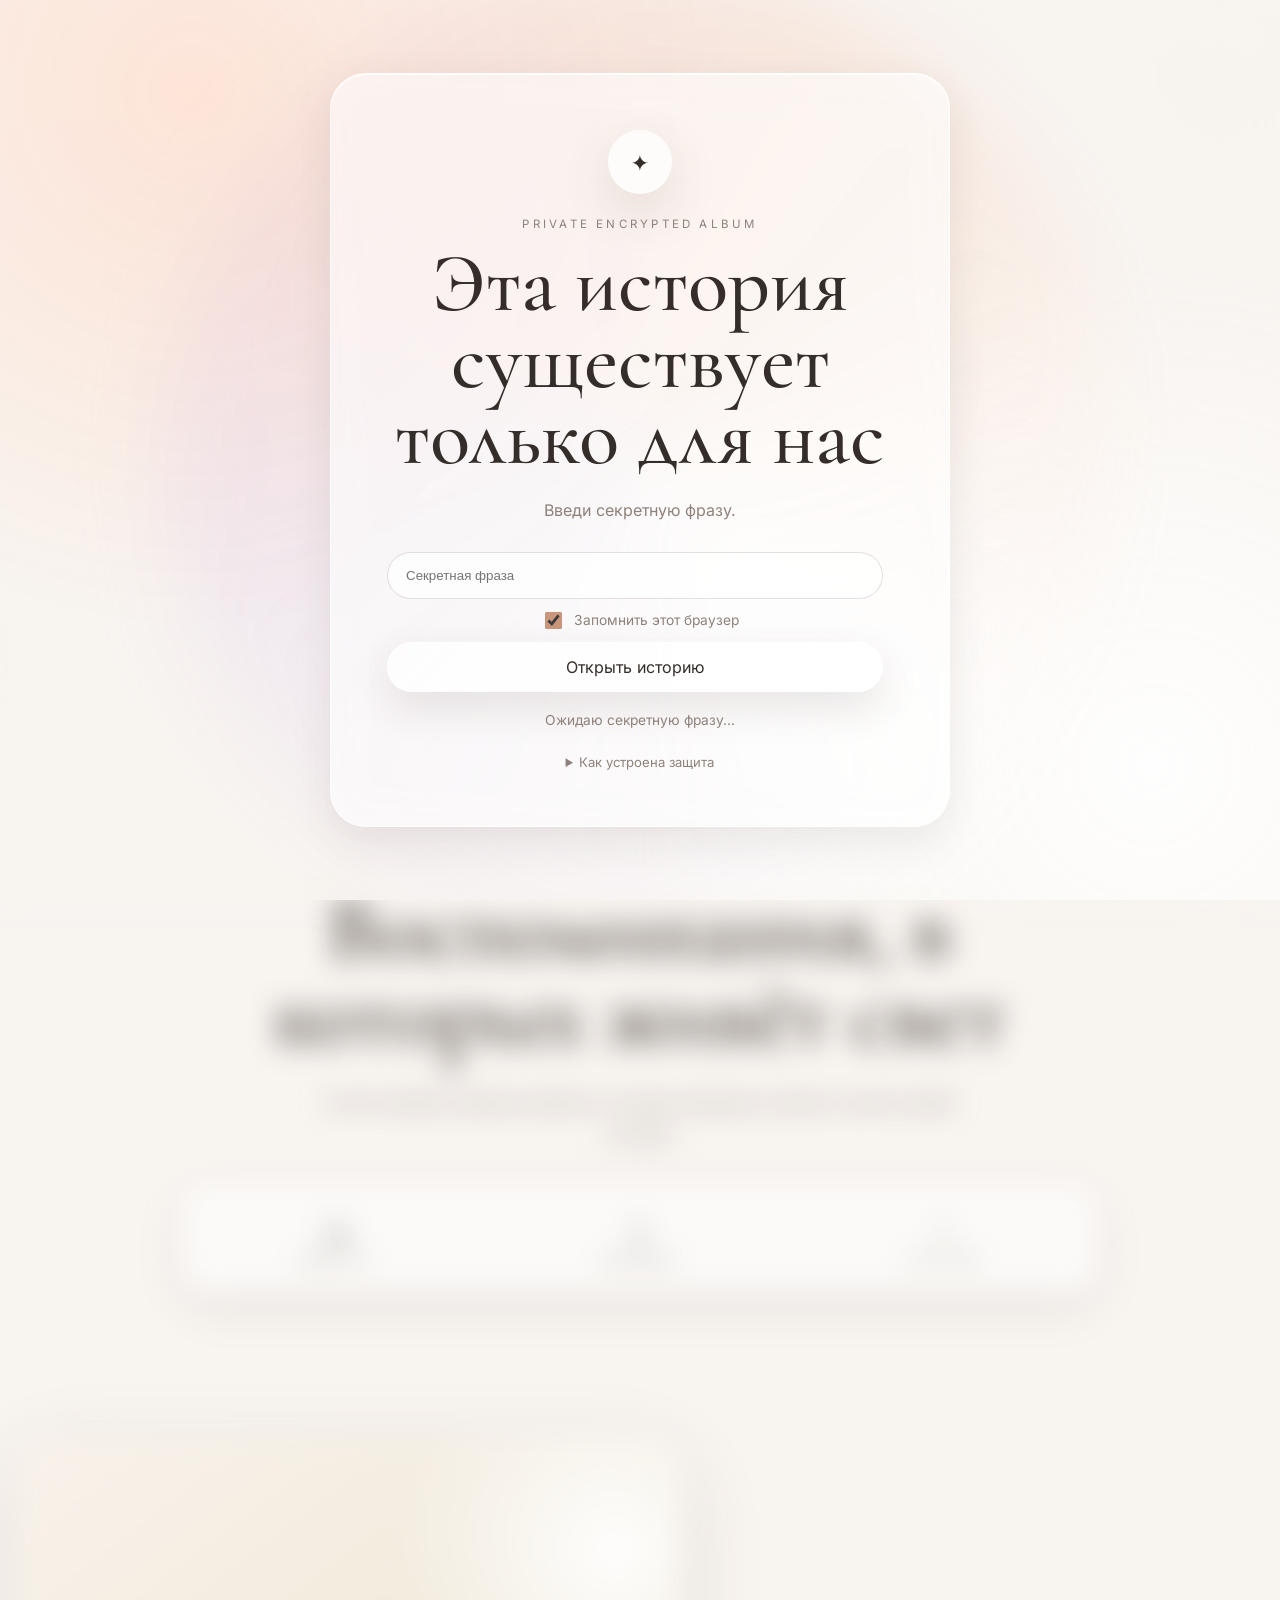
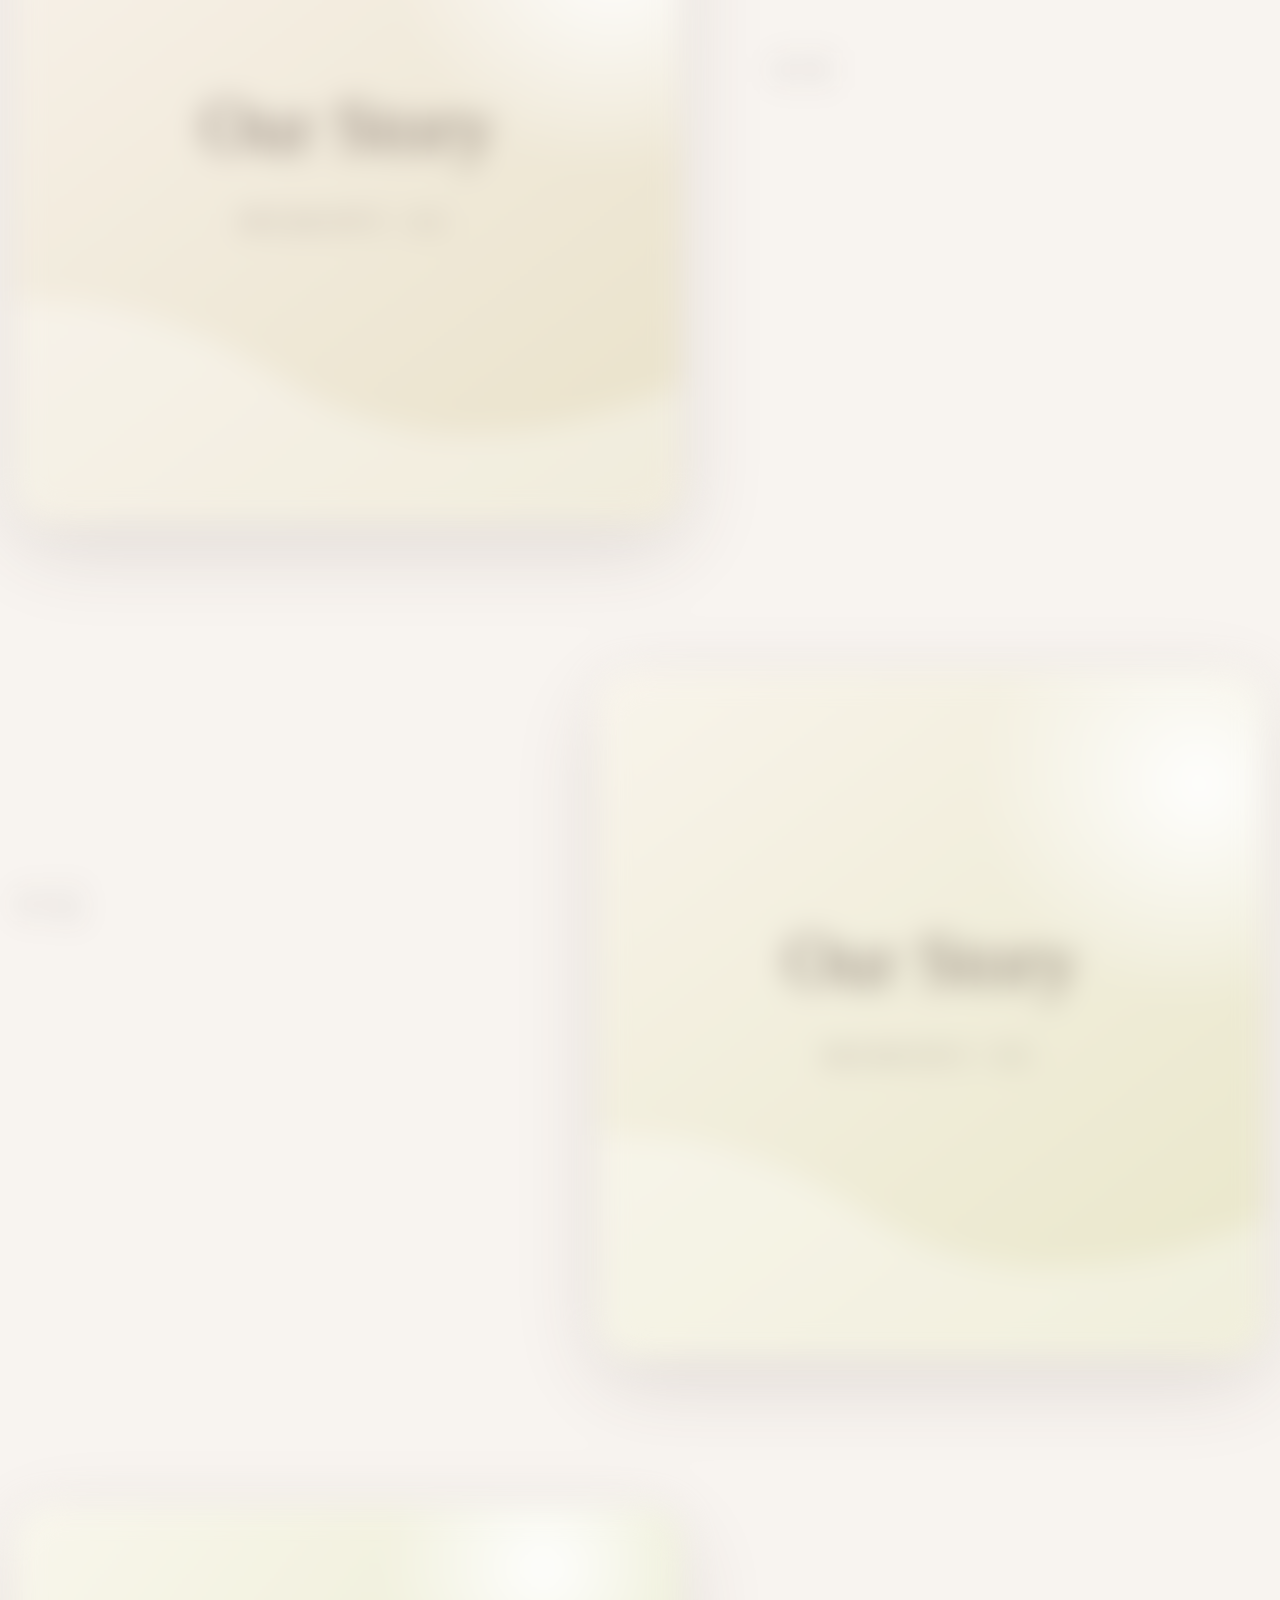
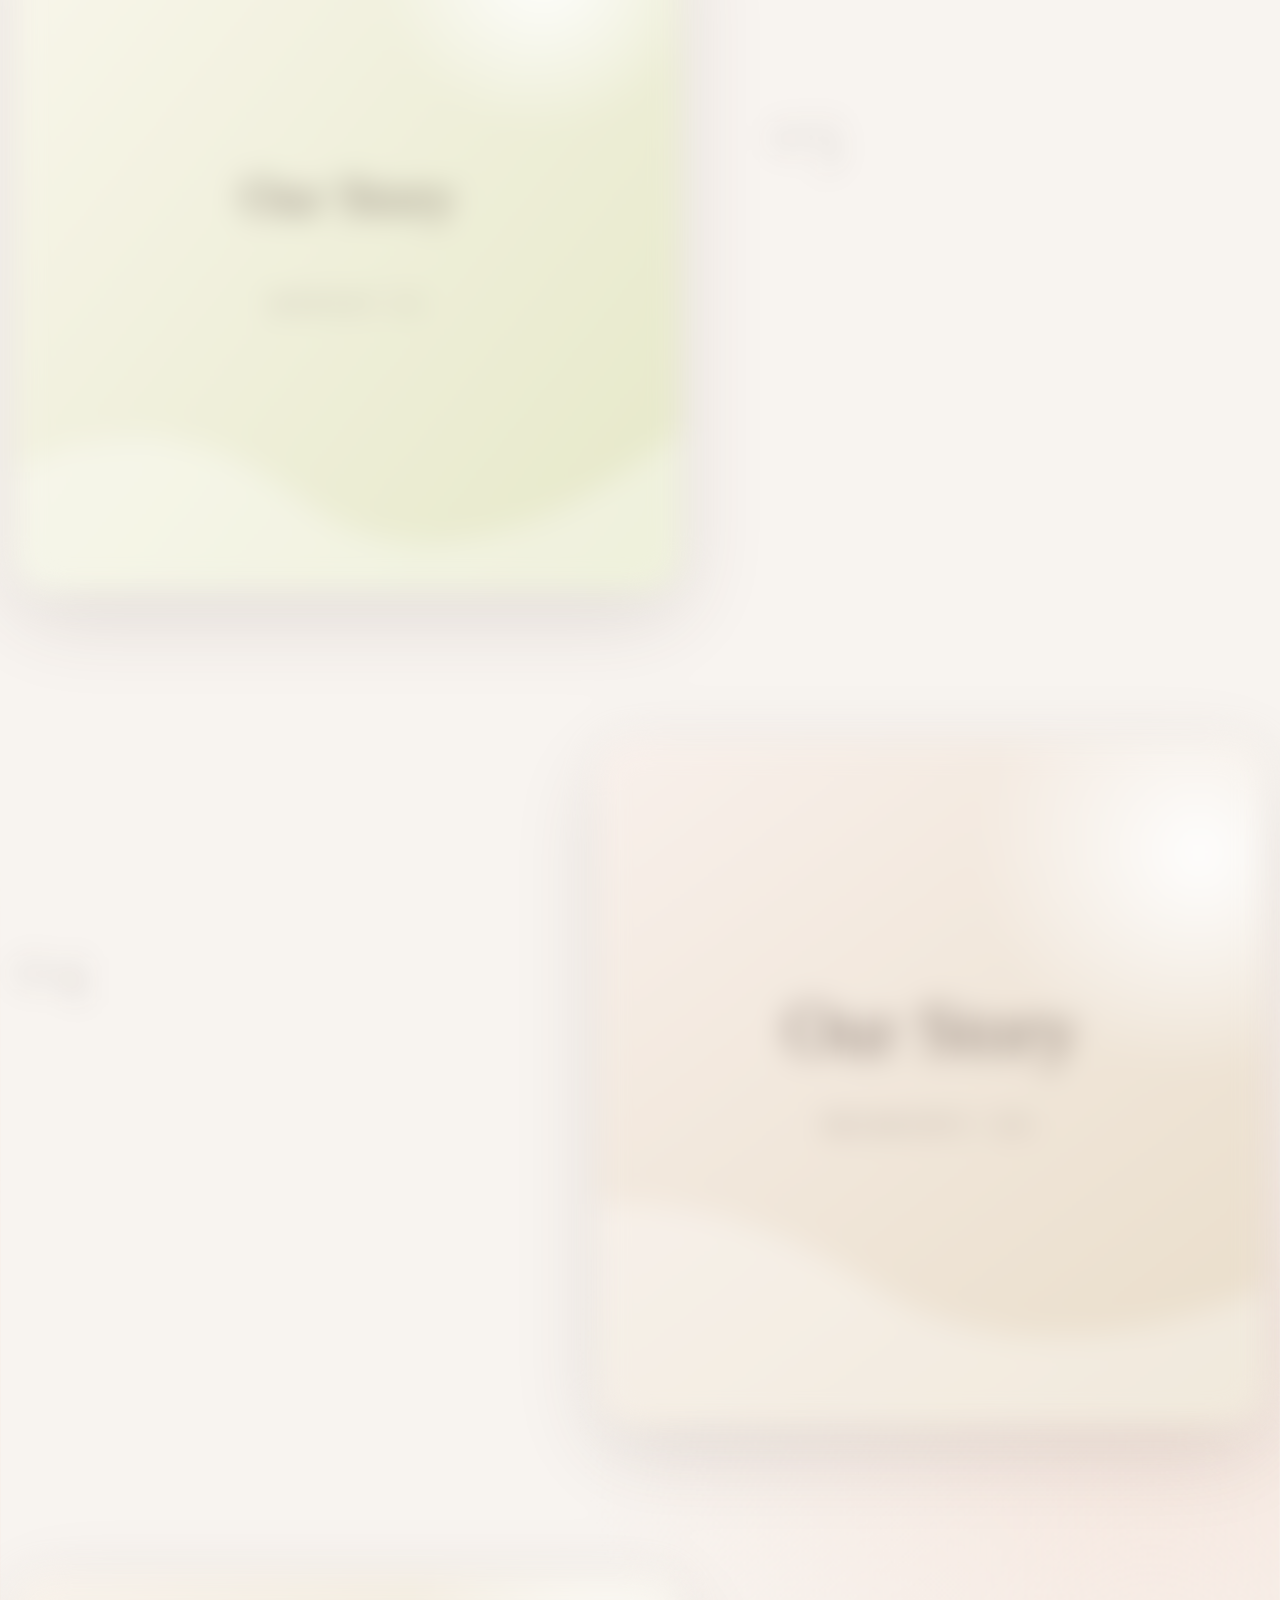
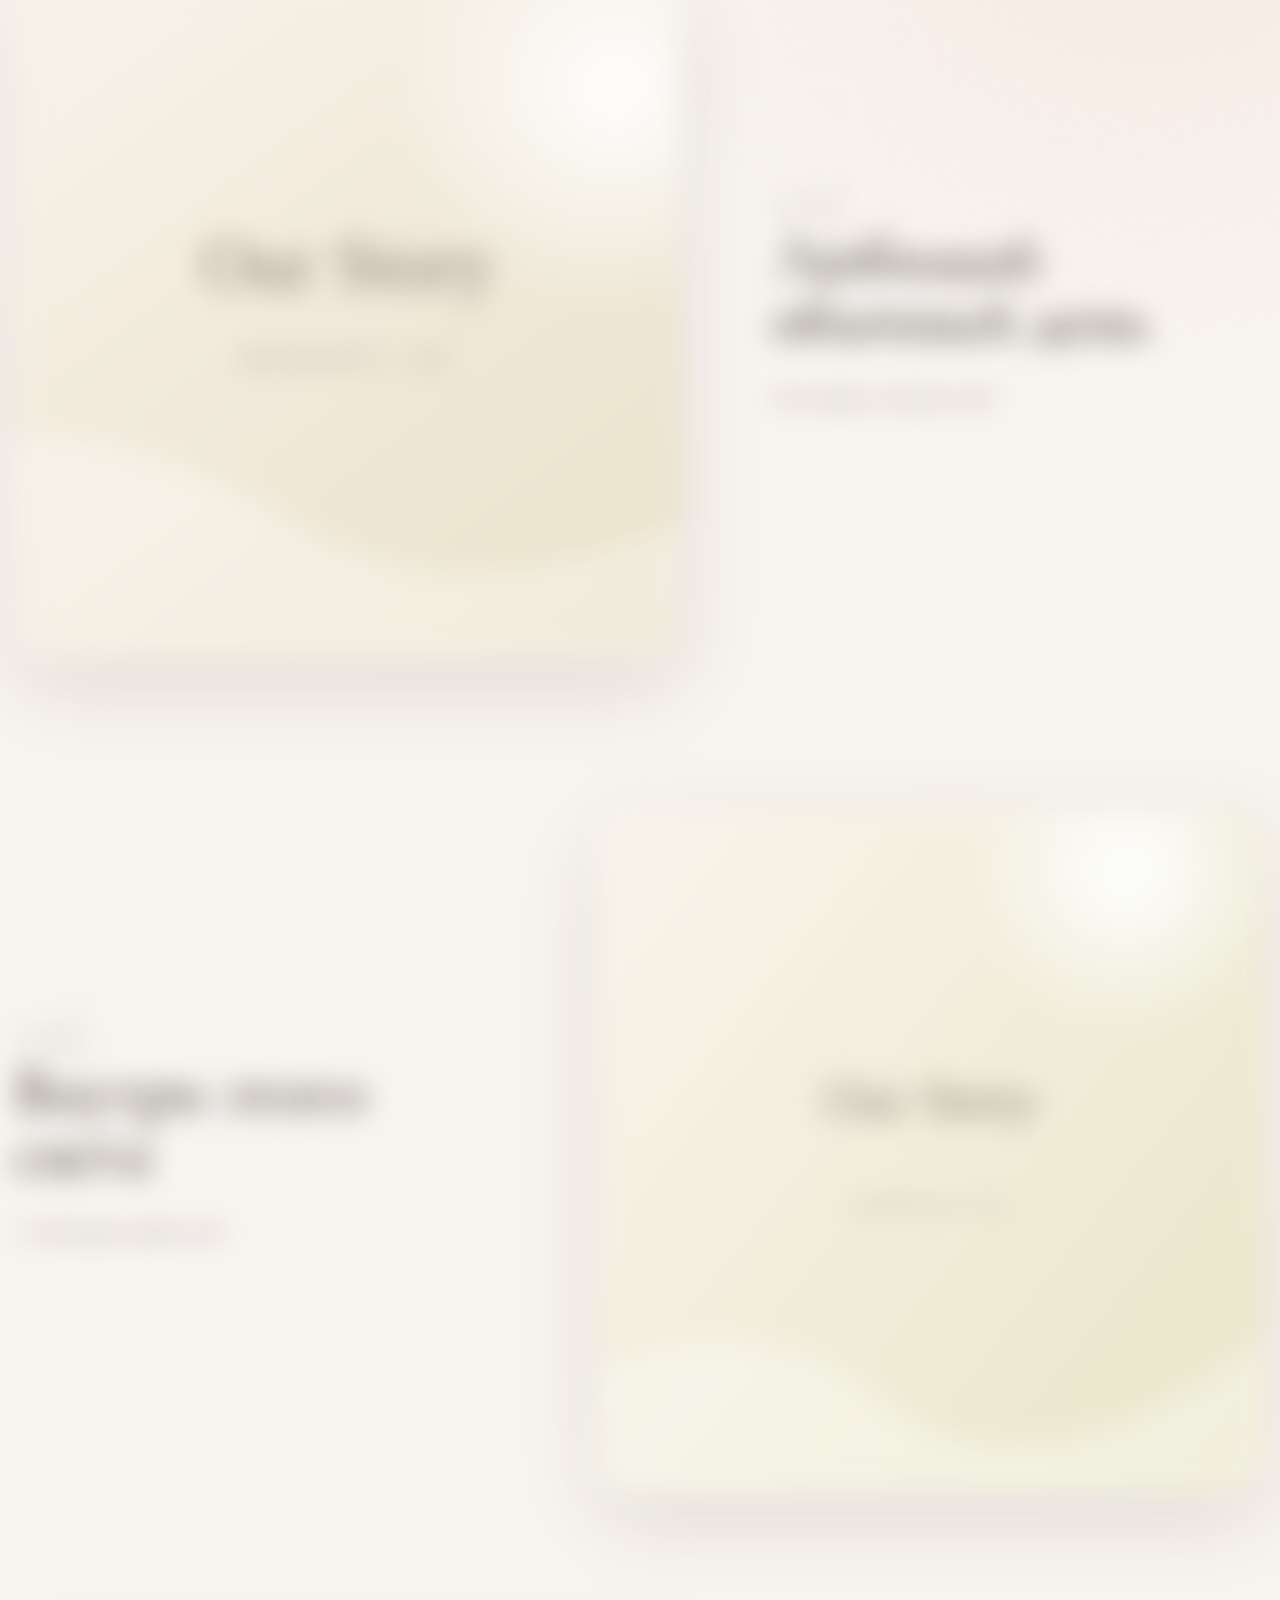
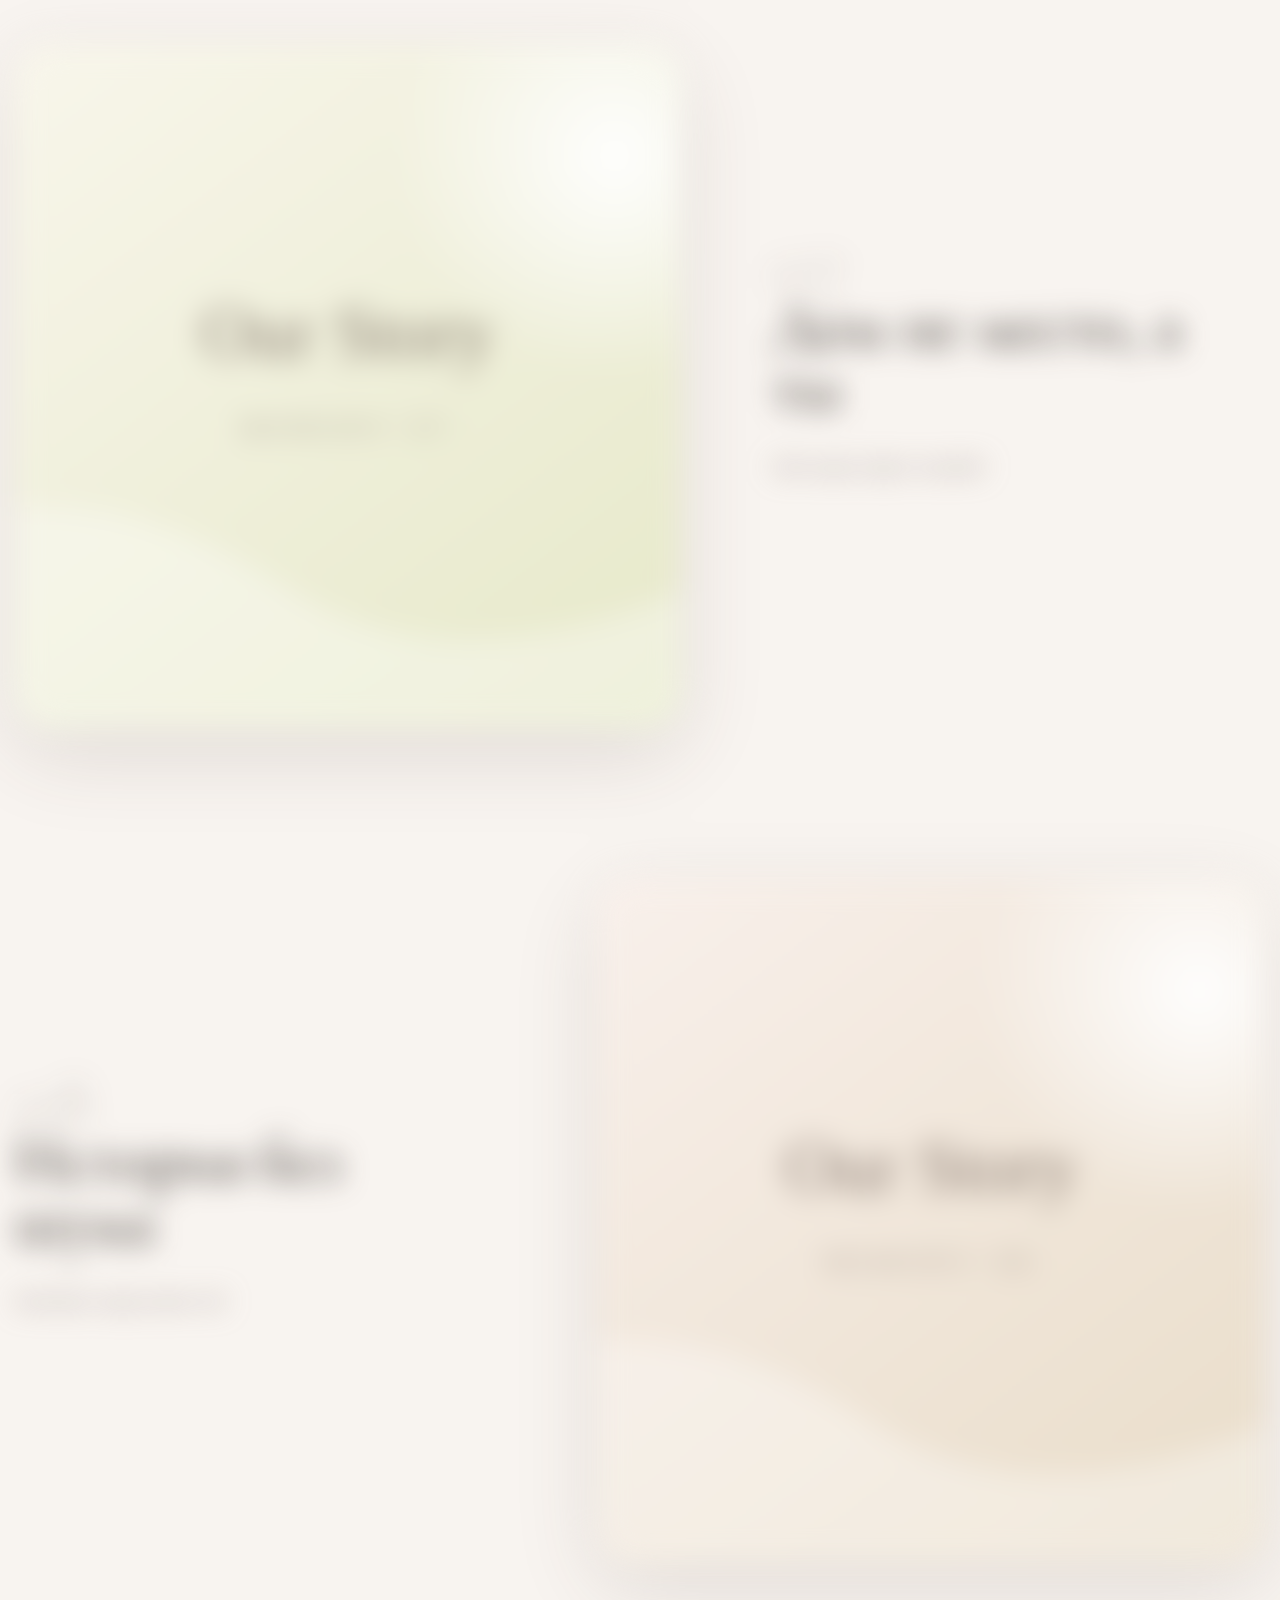
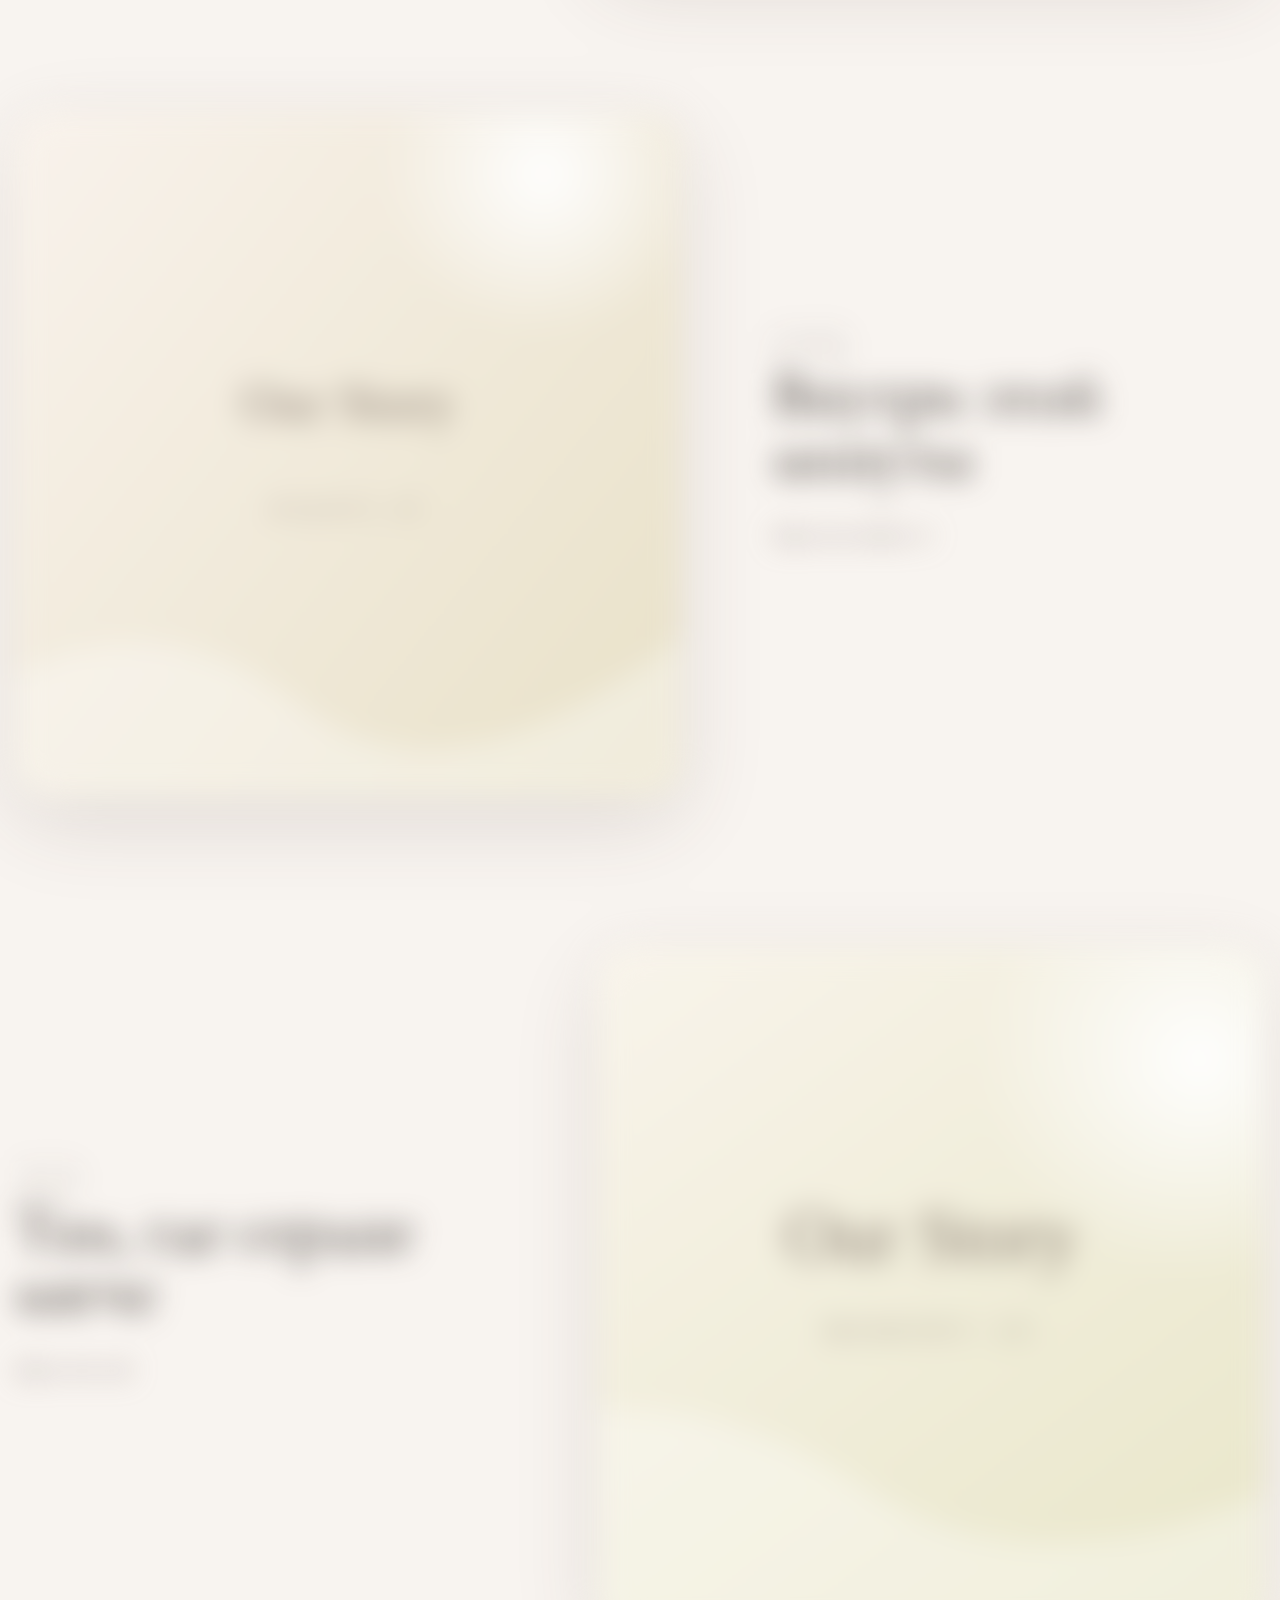
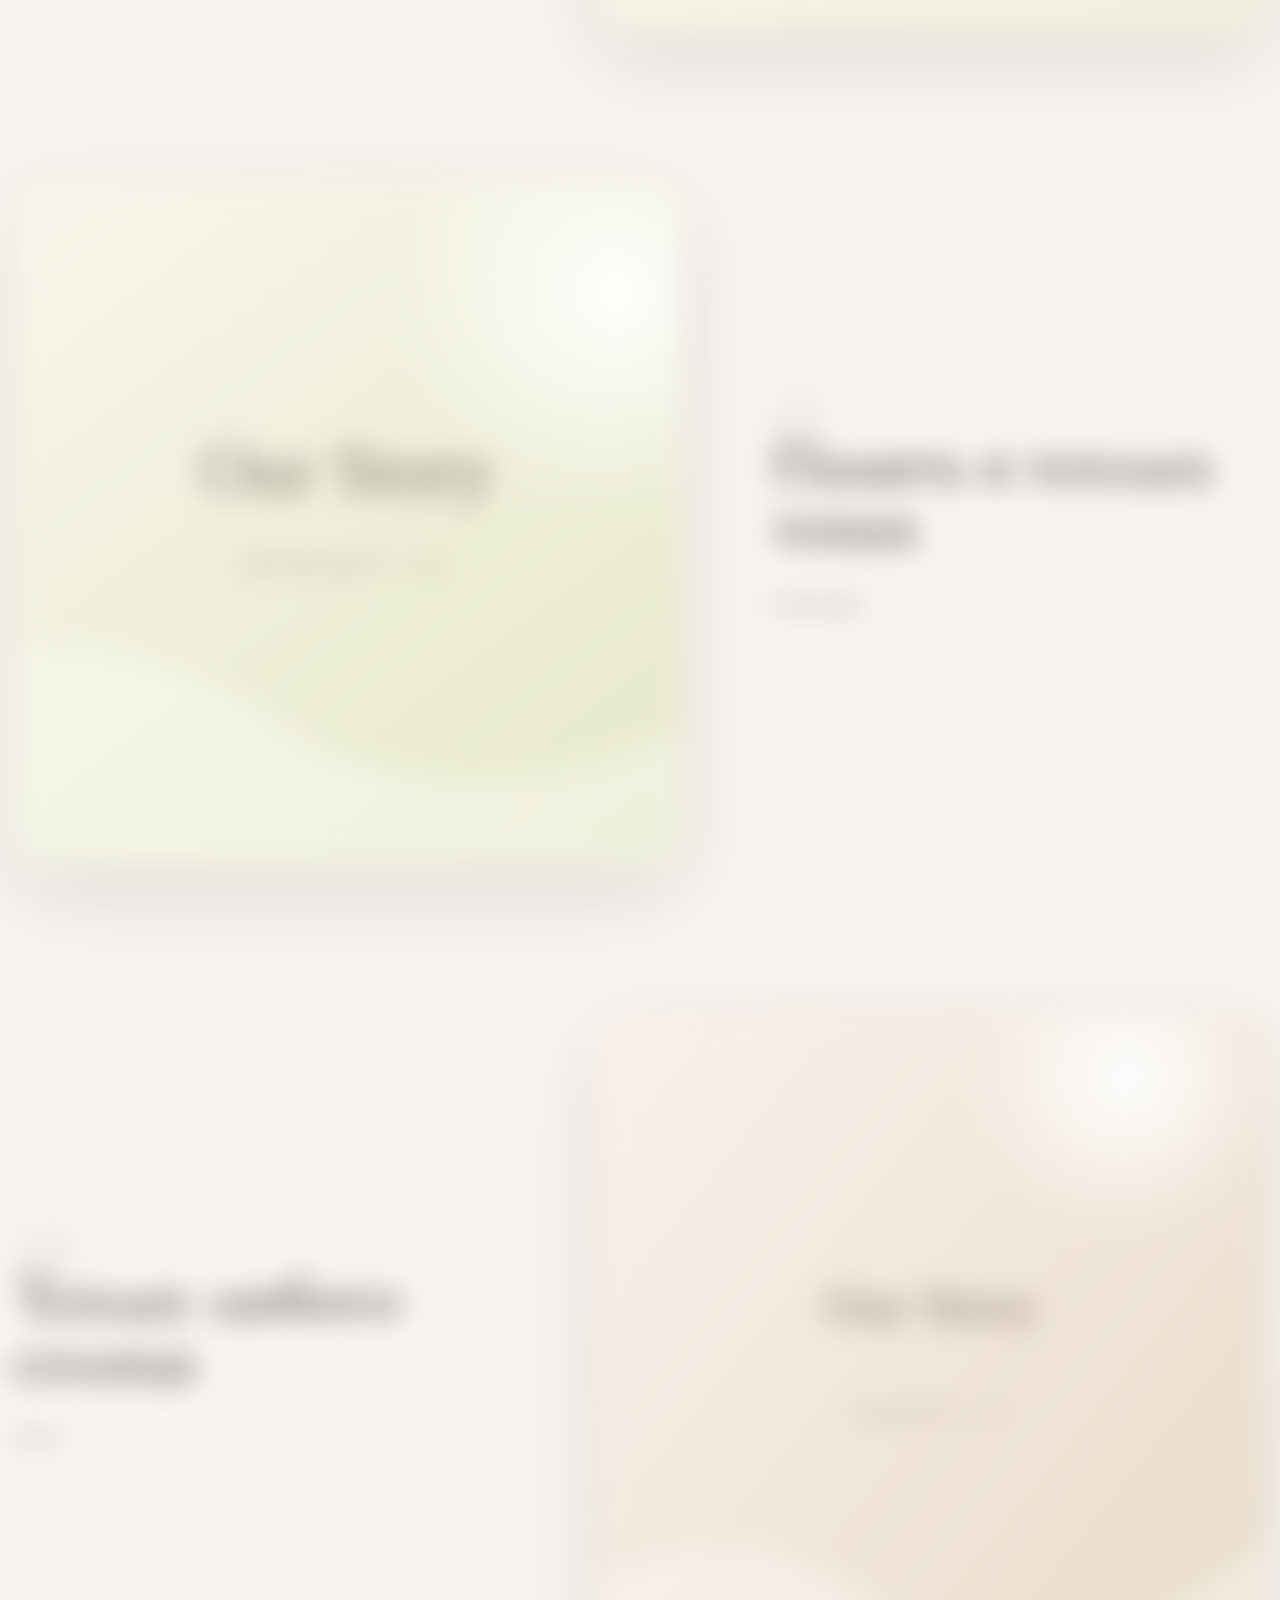
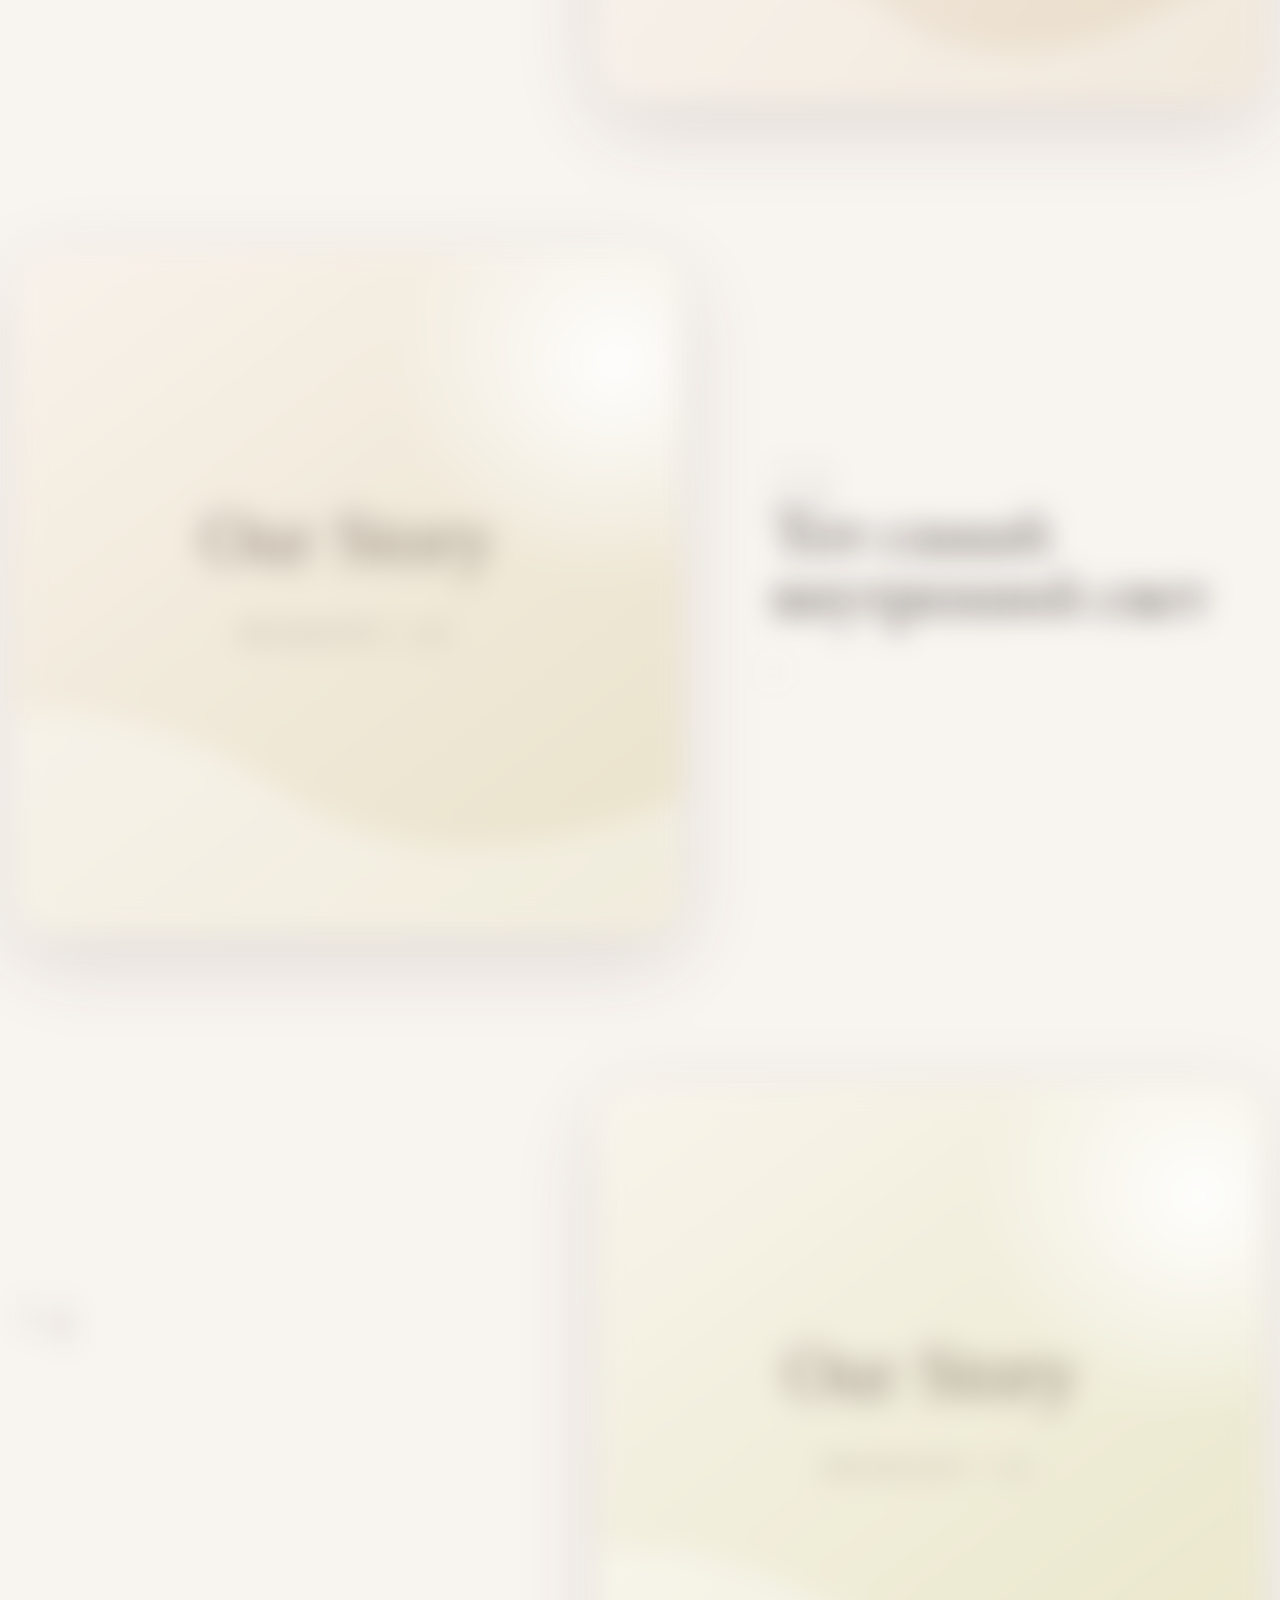
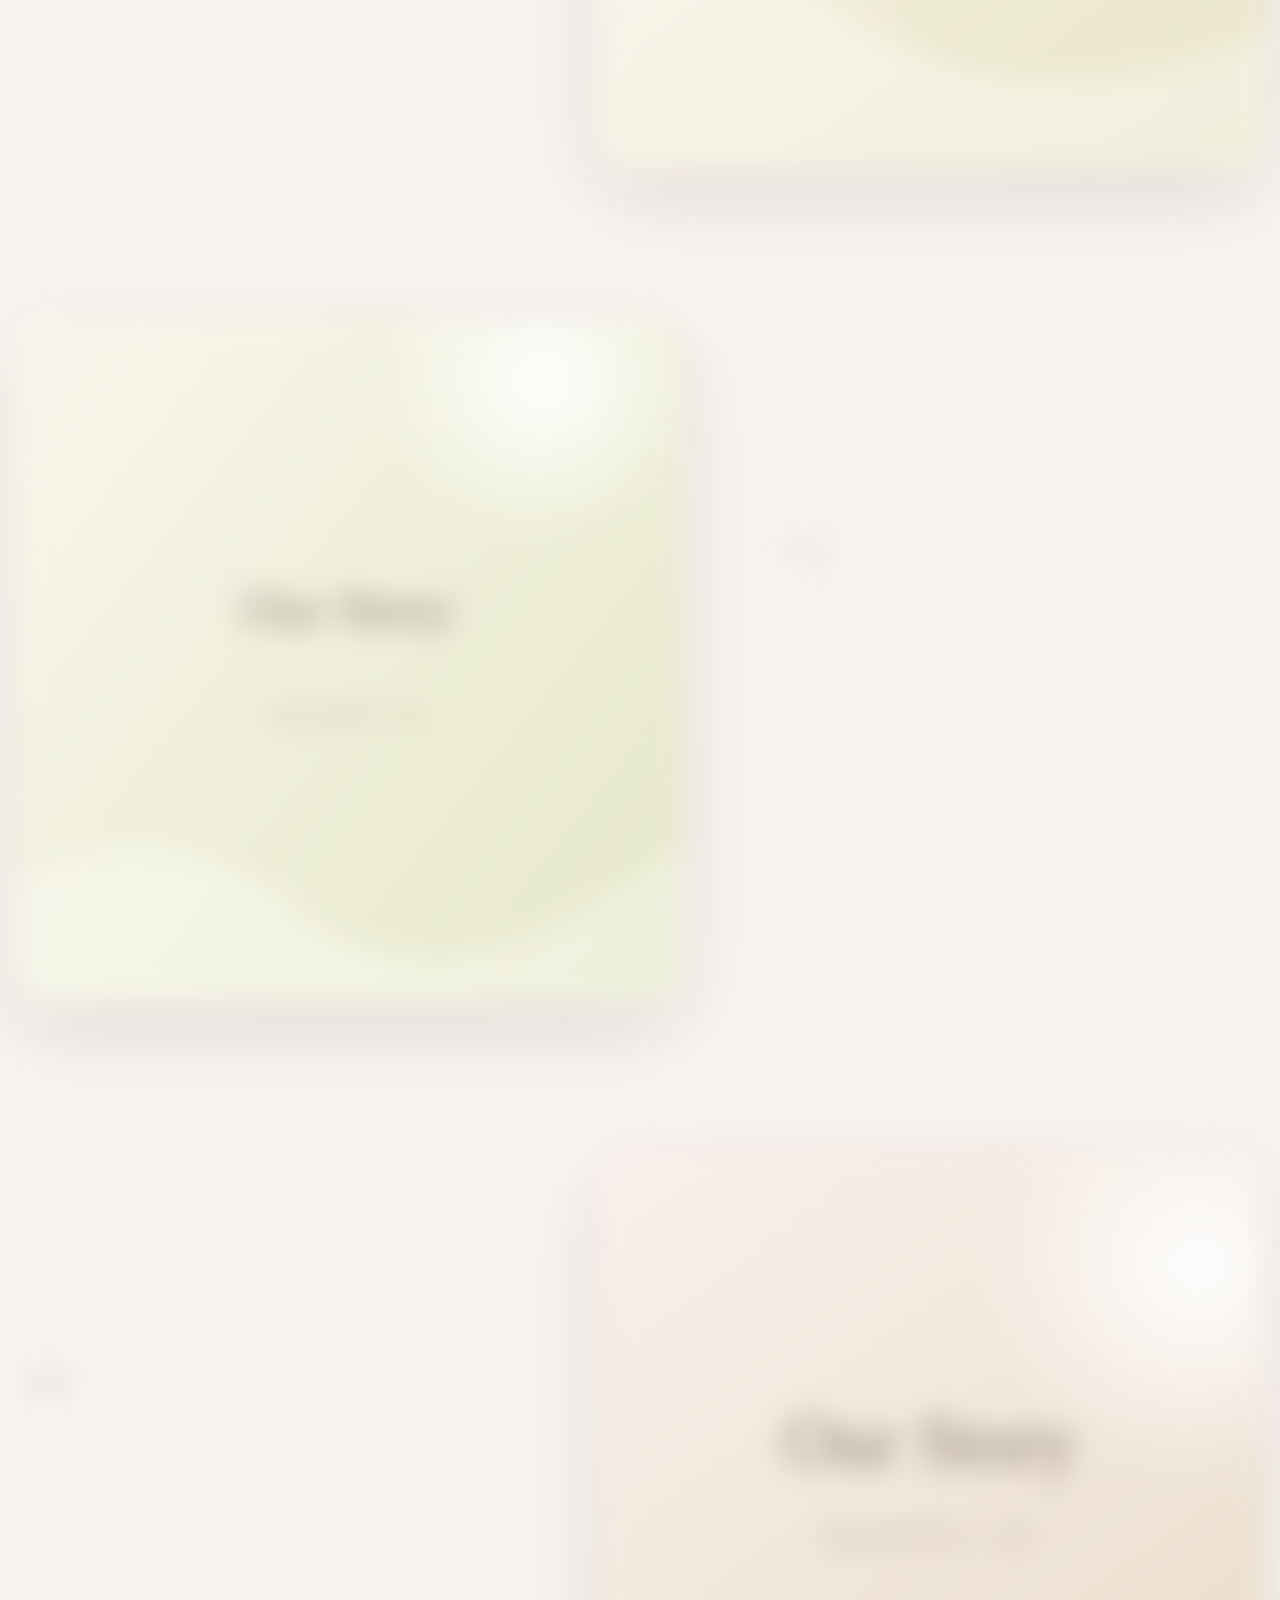
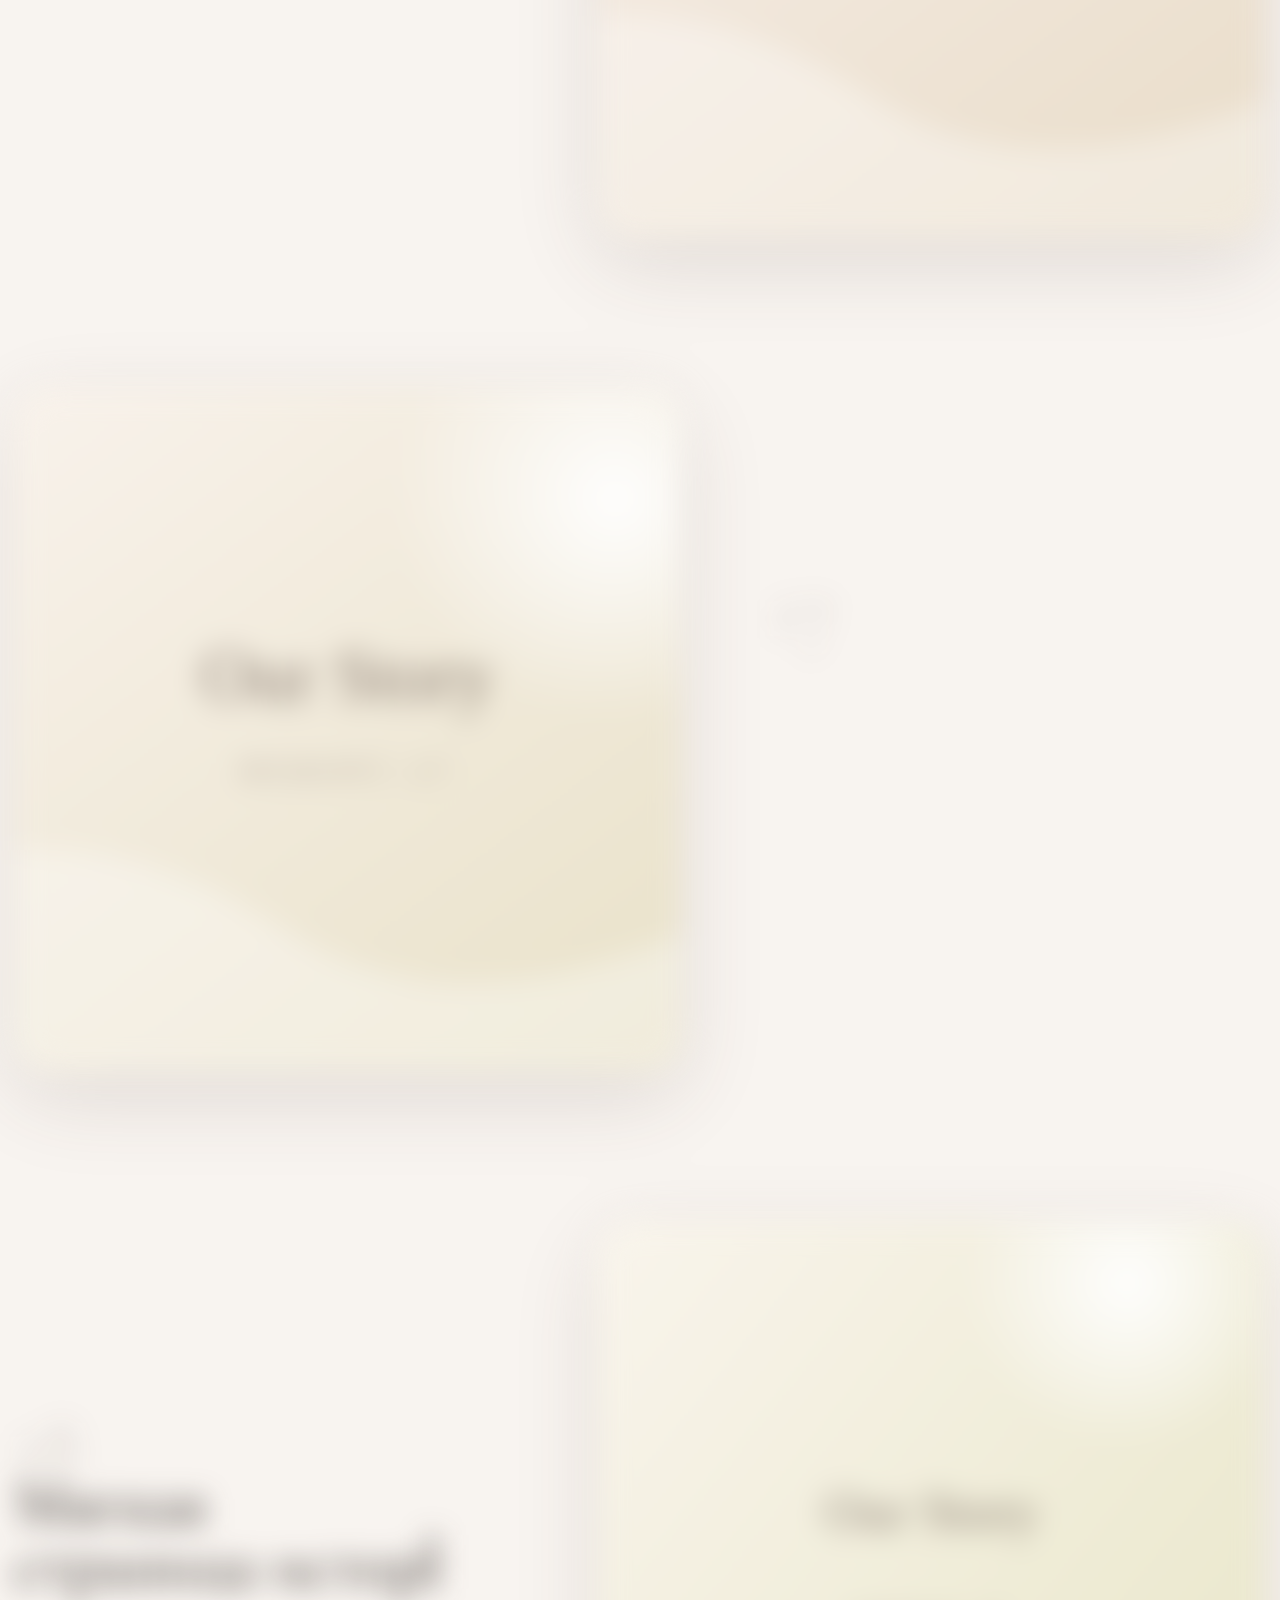
==== commit b33ef5f4: "Smooth mobile lightbox swipe transition" ====
--- a/index.html
+++ b/index.html
@@ -15,8 +15,8 @@
   <link rel="icon" href="favicon.ico" sizes="any" />
   <link rel="icon" type="image/png" sizes="32x32" href="assets/icons/favicon-32.png" />
   <link rel="apple-touch-icon" sizes="180x180" href="assets/icons/favicon-180.png" />
-  <script defer src="assets/js/freshness.js?v=20260811-135413"></script>
-  <link rel="stylesheet" href="assets/css/styles.css?v=20260811-135413" />
+  <script defer src="assets/js/freshness.js?v=20260811-135708"></script>
+  <link rel="stylesheet" href="assets/css/styles.css?v=20260811-135708" />
 </head>
 <body class="locked">
 
@@ -141,6 +141,6 @@
     <button class="lightbox-nav next glass" id="lightboxNext" aria-label="Следующее фото">→</button>
   </dialog>
   <div id="toast" class="toast glass"></div>
-  <script src="assets/js/app.js?v=20260811-135413"></script>
+  <script src="assets/js/app.js?v=20260811-135708"></script>
 </body>
 </html>
--- a/assets/css/styles.css
+++ b/assets/css/styles.css
@@ -148,4 +148,4 @@
 @media (max-width:620px){.finale{min-height:100svh;min-height:100dvh;width:100%;max-width:100vw;place-items:center;padding:calc(env(safe-area-inset-top) + 22px) 16px calc(env(safe-area-inset-bottom) + 28px);overflow:hidden}.finale-collage{width:min(88vw,360px);height:min(58svh,430px);inset:auto;left:50%;top:50%;transform:translate(-50%,-48%);margin:0}.finale-collage img{width:clamp(26px,7.2vw,42px);border-radius:8px;box-shadow:0 8px 22px rgba(72,48,40,.18)}.finale-overlay{background:radial-gradient(circle at 50% 47%,rgba(248,244,240,.18),rgba(248,244,240,.58) 52%,rgba(248,244,240,.9) 82%)}.finale-content{position:absolute;left:16px;right:16px;top:50%;width:auto;max-width:none;min-width:0;margin:0 auto;padding:0;text-align:center;justify-self:auto;transform:translateY(-36%)}.finale .section-kicker{font-size:.66rem;letter-spacing:.24em}.finale h2{width:min(100%,248px);max-width:100%;margin:8px auto 18px;font-size:clamp(2.35rem,10.8vw,2.92rem);line-height:.98;letter-spacing:0;text-wrap:balance;overflow-wrap:anywhere}.finale-actions{width:100%;min-width:0}.finale-actions .primary-button{width:min(100%,280px);min-height:54px}}
 @media (max-width:380px){.finale-collage{width:min(86vw,320px);height:min(55svh,390px);transform:translate(-50%,-49%)}.finale h2{max-width:280px;font-size:clamp(2.75rem,14vw,3.65rem)}.finale-actions .primary-button{width:min(100%,285px)}}
 @media (max-width:820px){.finale{width:100%;max-width:100vw;overflow:hidden}.finale-collage{width:min(86vw,360px);height:min(54svh,420px);inset:auto;left:50%;top:48%;transform:translate(-50%,-54%);margin:0}.finale-content{position:absolute;left:16px;right:16px;top:48%;width:auto;max-width:none;min-width:0;padding:0;text-align:center;transform:translateY(-42%)}.finale h2{width:min(100%,252px);max-width:100%;margin:8px auto 18px;font-size:clamp(2.35rem,10.8vw,3rem);line-height:.98;letter-spacing:0;text-wrap:balance;overflow-wrap:anywhere}.finale-actions{width:100%;min-width:0}.finale-actions .primary-button{width:min(100%,284px);min-height:54px}}
-.lightbox-image-wrap{position:relative;perspective:1400px;transform-style:preserve-3d}.lightbox-figure img:not(.lightbox-page-outgoing):not(.lightbox-page-incoming){animation:none}.lightbox[data-phase] .lightbox-figure img,.lightbox[data-phase] .lightbox-figure figcaption{will-change:transform,opacity,filter}.lightbox[data-dragging="true"] .lightbox-figure img{transition:none}.lightbox[data-dragging="true"] .lightbox-figure figcaption{opacity:.72;transform:translateY(4px);transition:opacity .16s,transform .16s}.lightbox-page{position:absolute;inset:0;width:100%;height:100%;object-fit:contain;border-radius:24px;filter:drop-shadow(0 30px 80px rgba(62,44,36,.24));animation:none;backface-visibility:hidden;z-index:3}.lightbox-page-outgoing{z-index:2;backface-visibility:hidden}.lightbox[data-phase="turn"] .lightbox-page-outgoing{animation:lightboxPageOutNext .82s cubic-bezier(.2,.78,.18,1) both}.lightbox[data-phase="turn"][data-direction="prev"] .lightbox-page-outgoing{animation-name:lightboxPageOutPrev}.lightbox[data-phase="turn"] .lightbox-page-incoming{animation:lightboxPageInNext .82s cubic-bezier(.2,.78,.18,1) both}.lightbox[data-phase="turn"][data-direction="prev"] .lightbox-page-incoming{animation-name:lightboxPageInPrev}.lightbox[data-phase="turn"] .lightbox-figure figcaption{animation:lightboxCaptionTurn .82s cubic-bezier(.2,.78,.18,1) both}.lightbox-nav:active{background:rgba(255,255,255,.96);box-shadow:0 8px 24px rgba(70,50,42,.12)}@keyframes lightboxPageOutNext{0%{opacity:1;filter:drop-shadow(0 30px 80px rgba(62,44,36,.24));transform-origin:left center;transform:perspective(1400px) translateX(0) rotateY(0) scale(1)}55%{opacity:.86;filter:drop-shadow(0 22px 54px rgba(62,44,36,.18)) brightness(.98);transform:perspective(1400px) translateX(-36vw) rotateY(-13deg) scale(.985)}100%{opacity:.22;filter:drop-shadow(0 12px 28px rgba(62,44,36,.1)) brightness(.95);transform:perspective(1400px) translateX(-92vw) rotateY(-22deg) scale(.96)}}@keyframes lightboxPageOutPrev{0%{opacity:1;filter:drop-shadow(0 30px 80px rgba(62,44,36,.24));transform-origin:right center;transform:perspective(1400px) translateX(0) rotateY(0) scale(1)}55%{opacity:.86;filter:drop-shadow(0 22px 54px rgba(62,44,36,.18)) brightness(.98);transform:perspective(1400px) translateX(36vw) rotateY(13deg) scale(.985)}100%{opacity:.22;filter:drop-shadow(0 12px 28px rgba(62,44,36,.1)) brightness(.95);transform:perspective(1400px) translateX(92vw) rotateY(22deg) scale(.96)}}@keyframes lightboxPageInNext{0%{opacity:.28;filter:drop-shadow(0 10px 24px rgba(62,44,36,.1)) brightness(1.04);transform-origin:right center;transform:perspective(1400px) translateX(88vw) rotateY(20deg) scale(.96)}45%{opacity:.92;filter:drop-shadow(0 24px 58px rgba(62,44,36,.18));transform:perspective(1400px) translateX(26vw) rotateY(10deg) scale(.985)}100%{opacity:1;filter:drop-shadow(0 30px 80px rgba(62,44,36,.24));transform:perspective(1400px) translateX(0) rotateY(0) scale(1)}}@keyframes lightboxPageInPrev{0%{opacity:.28;filter:drop-shadow(0 10px 24px rgba(62,44,36,.1)) brightness(1.04);transform-origin:left center;transform:perspective(1400px) translateX(-88vw) rotateY(-20deg) scale(.96)}45%{opacity:.92;filter:drop-shadow(0 24px 58px rgba(62,44,36,.18));transform:perspective(1400px) translateX(-26vw) rotateY(-10deg) scale(.985)}100%{opacity:1;filter:drop-shadow(0 30px 80px rgba(62,44,36,.24));transform:perspective(1400px) translateX(0) rotateY(0) scale(1)}}@keyframes lightboxCaptionTurn{0%,48%{opacity:.44;transform:translateY(8px)}100%{opacity:1;transform:translateY(0)}}
+.lightbox-image-wrap{position:relative;perspective:1400px;transform-style:preserve-3d}.lightbox-figure img:not(.lightbox-page-outgoing):not(.lightbox-page-incoming){animation:none}.lightbox[data-phase] .lightbox-figure img,.lightbox[data-phase] .lightbox-figure figcaption{will-change:transform,opacity,filter}.lightbox[data-dragging="true"] .lightbox-figure img{transition:none}.lightbox[data-dragging="true"] .lightbox-figure figcaption{opacity:.72;transform:translateY(4px);transition:opacity .16s,transform .16s}.lightbox-page{position:absolute;inset:0;width:100%;height:100%;object-fit:contain;border-radius:24px;filter:drop-shadow(0 30px 80px rgba(62,44,36,.24));animation:none!important;backface-visibility:hidden;z-index:3}.lightbox-page-outgoing{position:relative;z-index:2;animation:none!important;backface-visibility:hidden}.lightbox-nav:active{background:rgba(255,255,255,.96);box-shadow:0 8px 24px rgba(70,50,42,.12)}
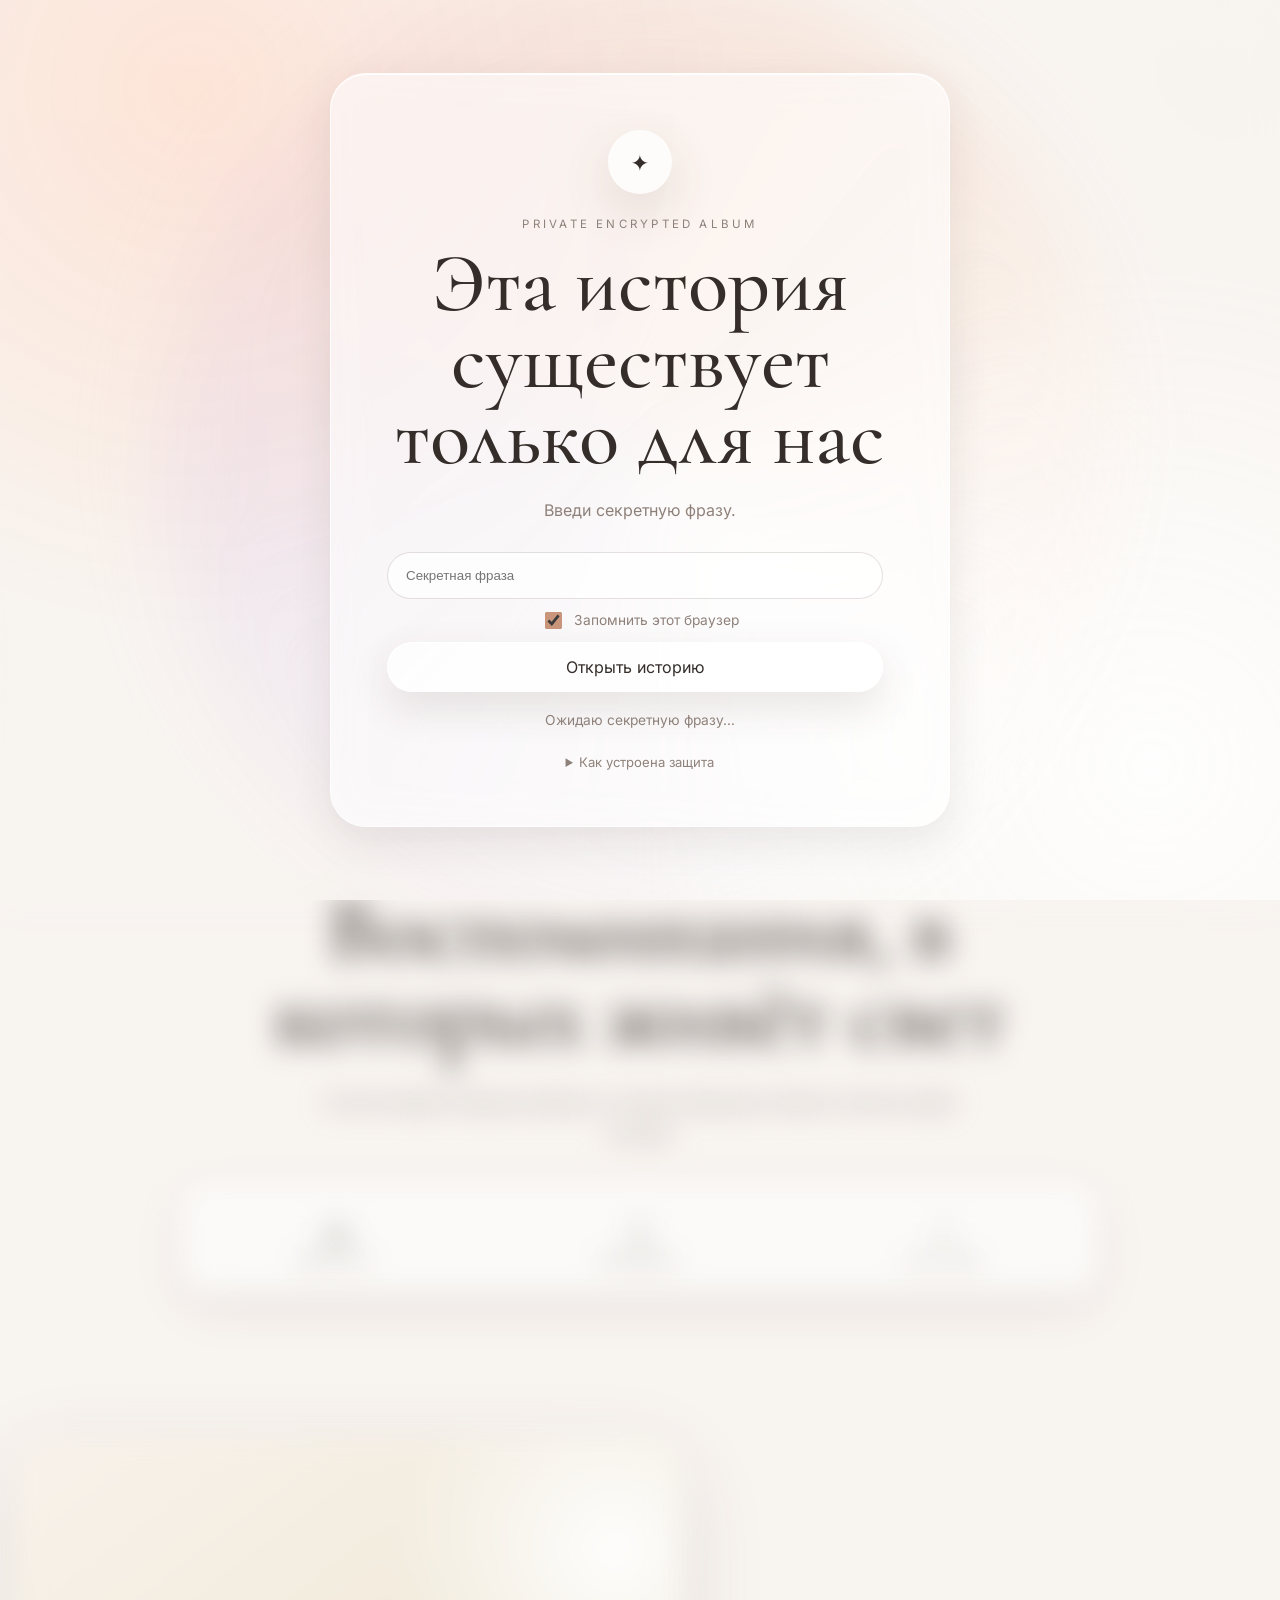
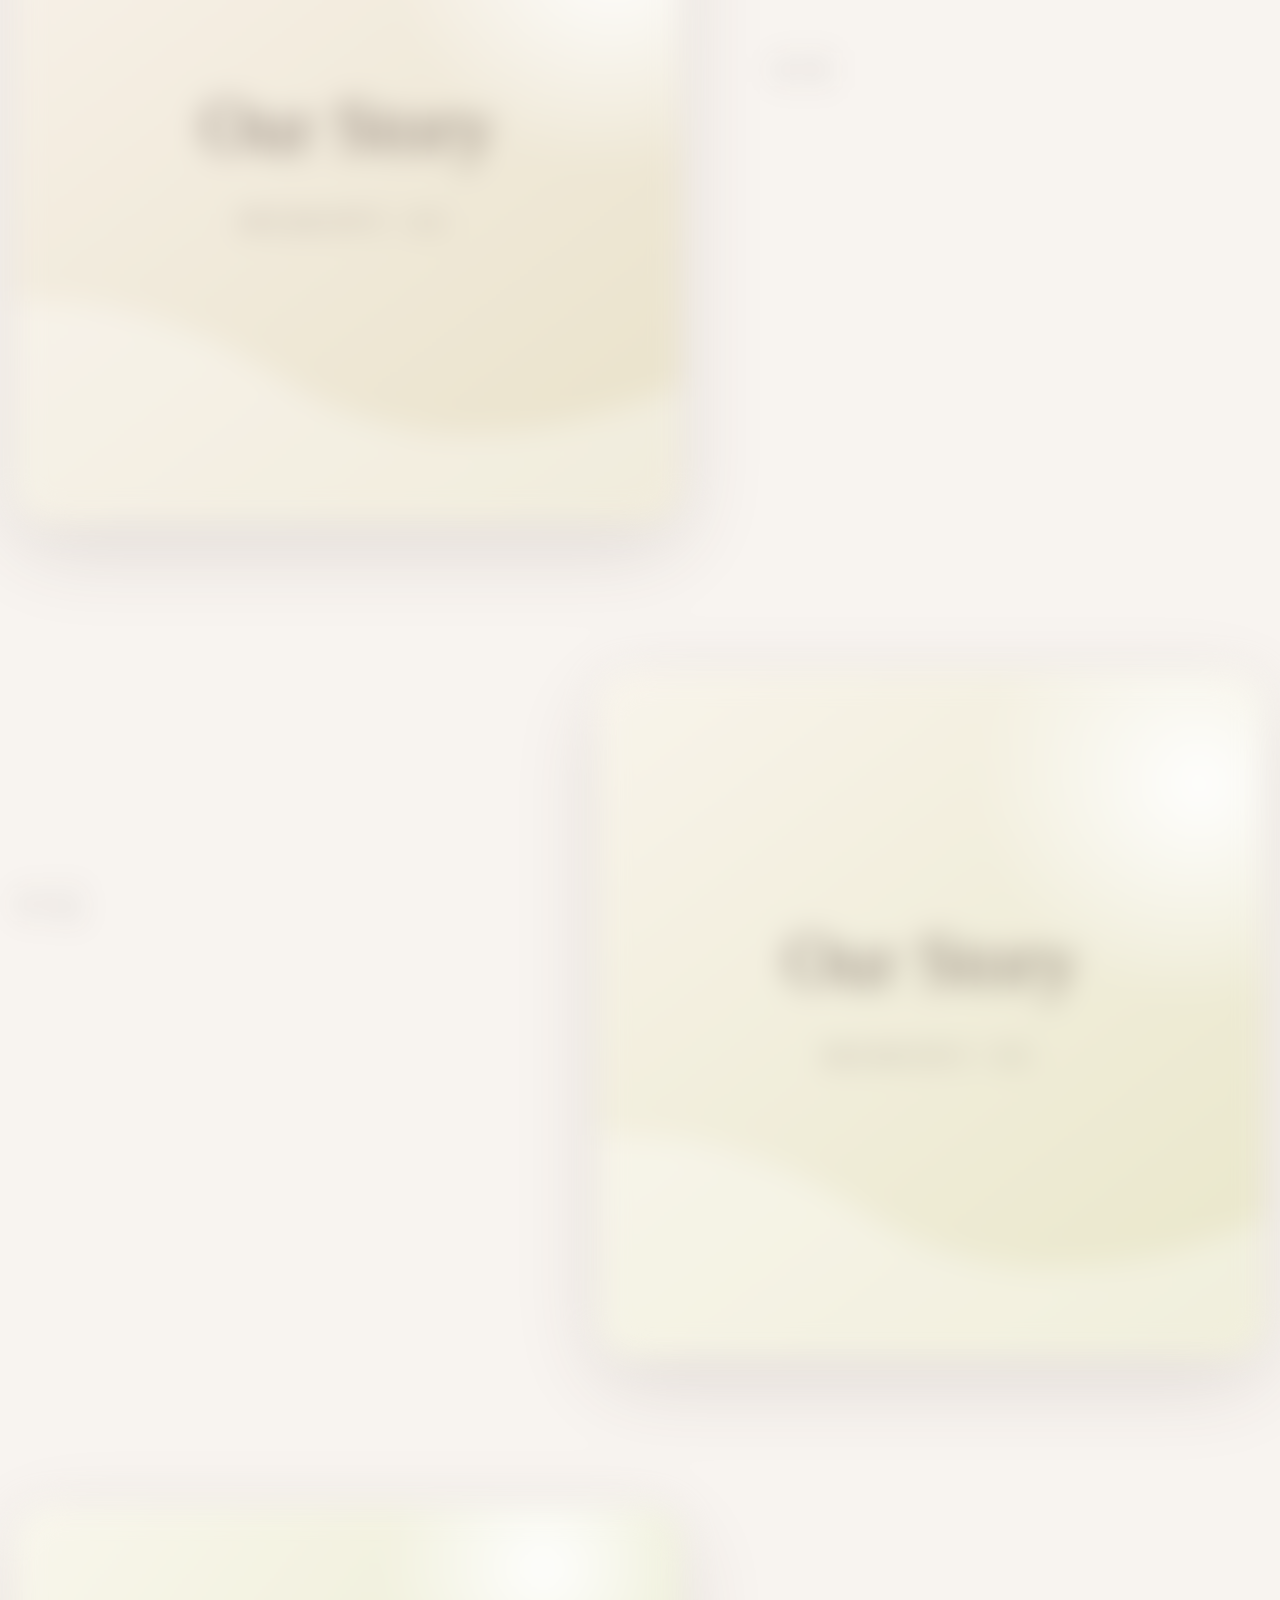
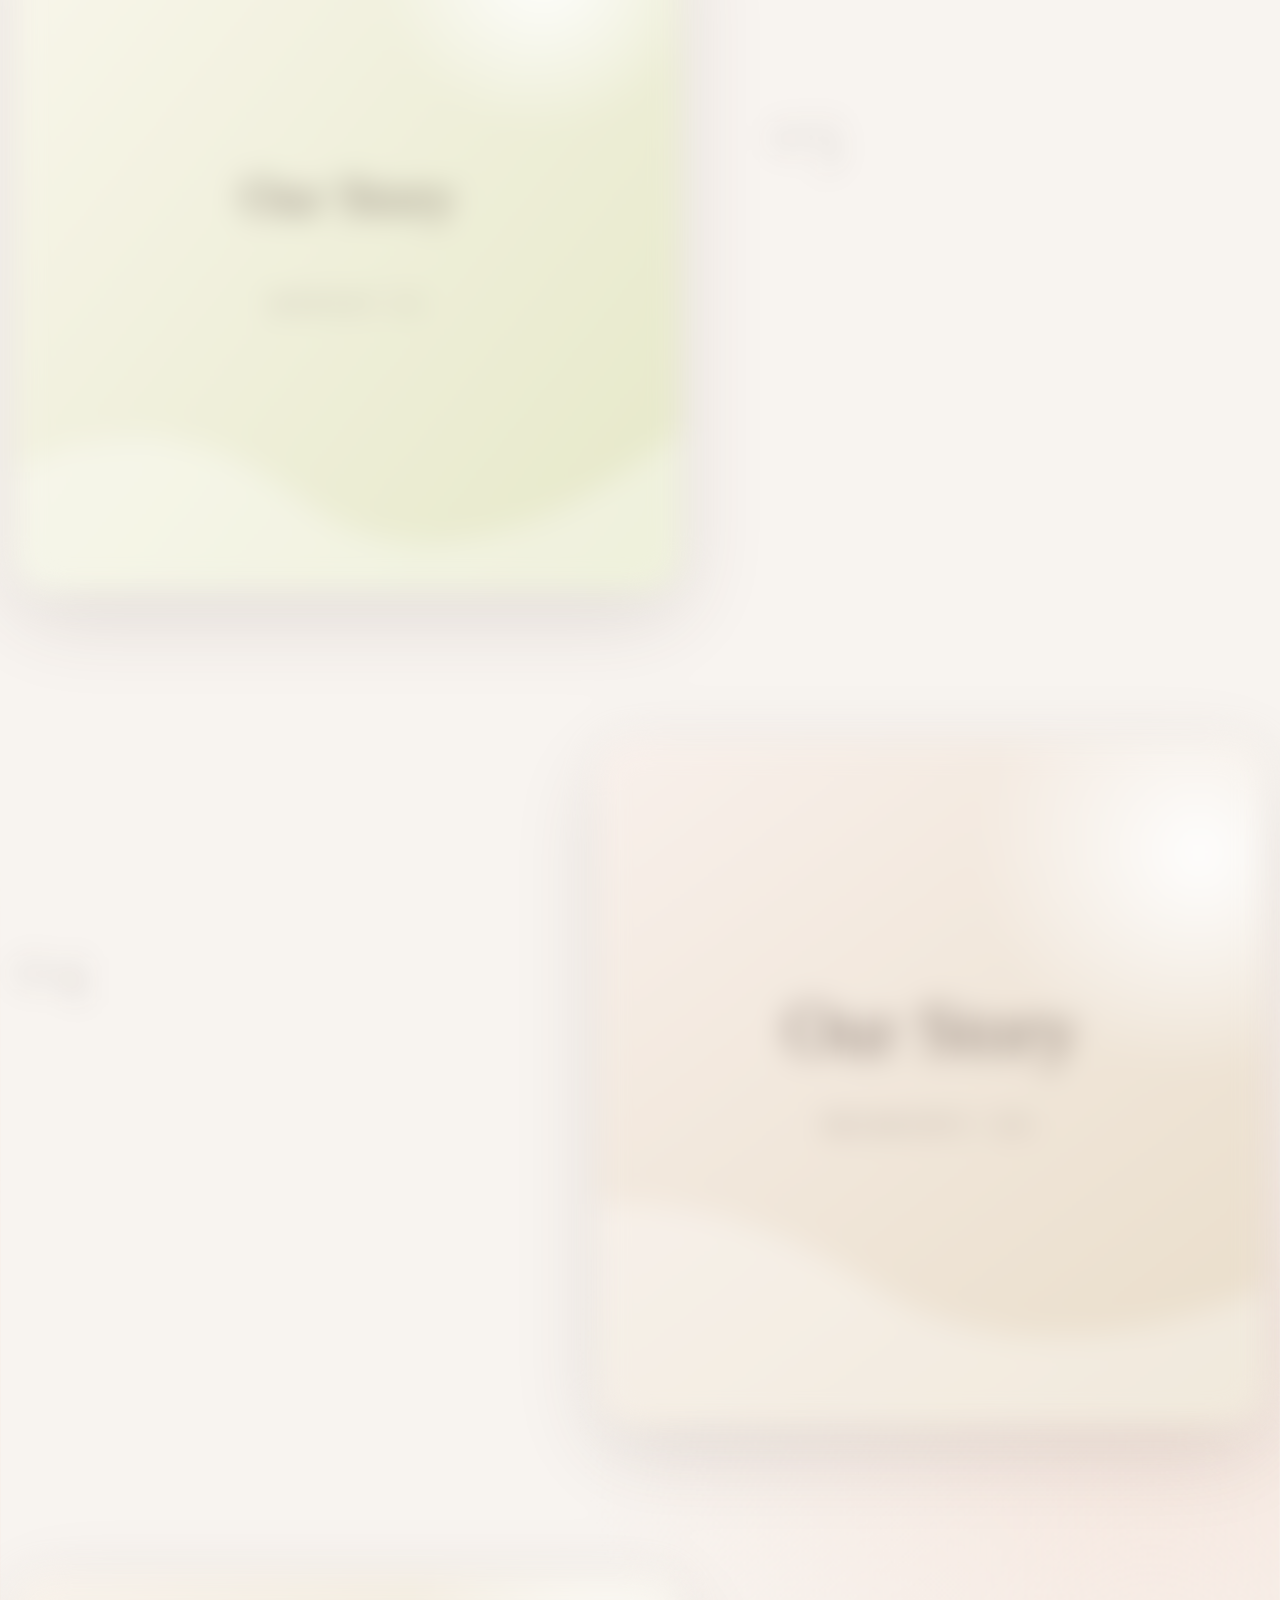
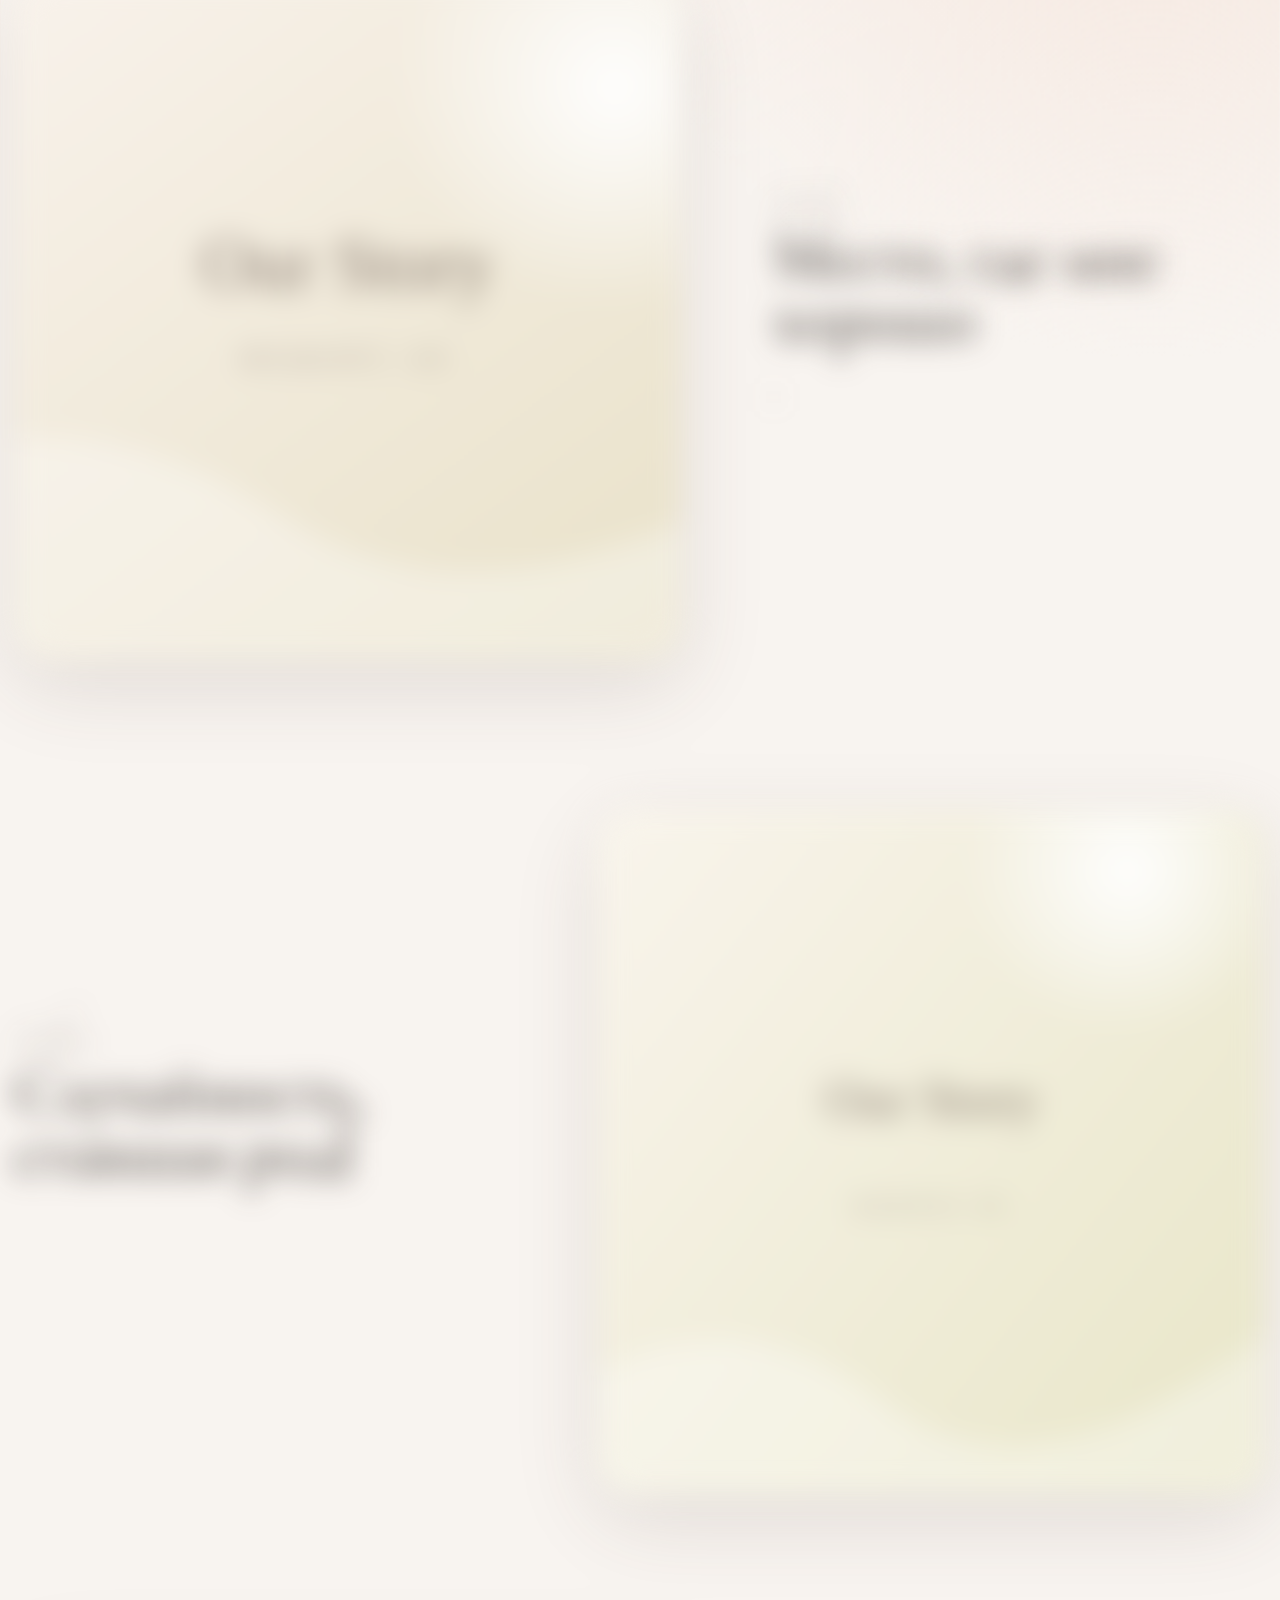
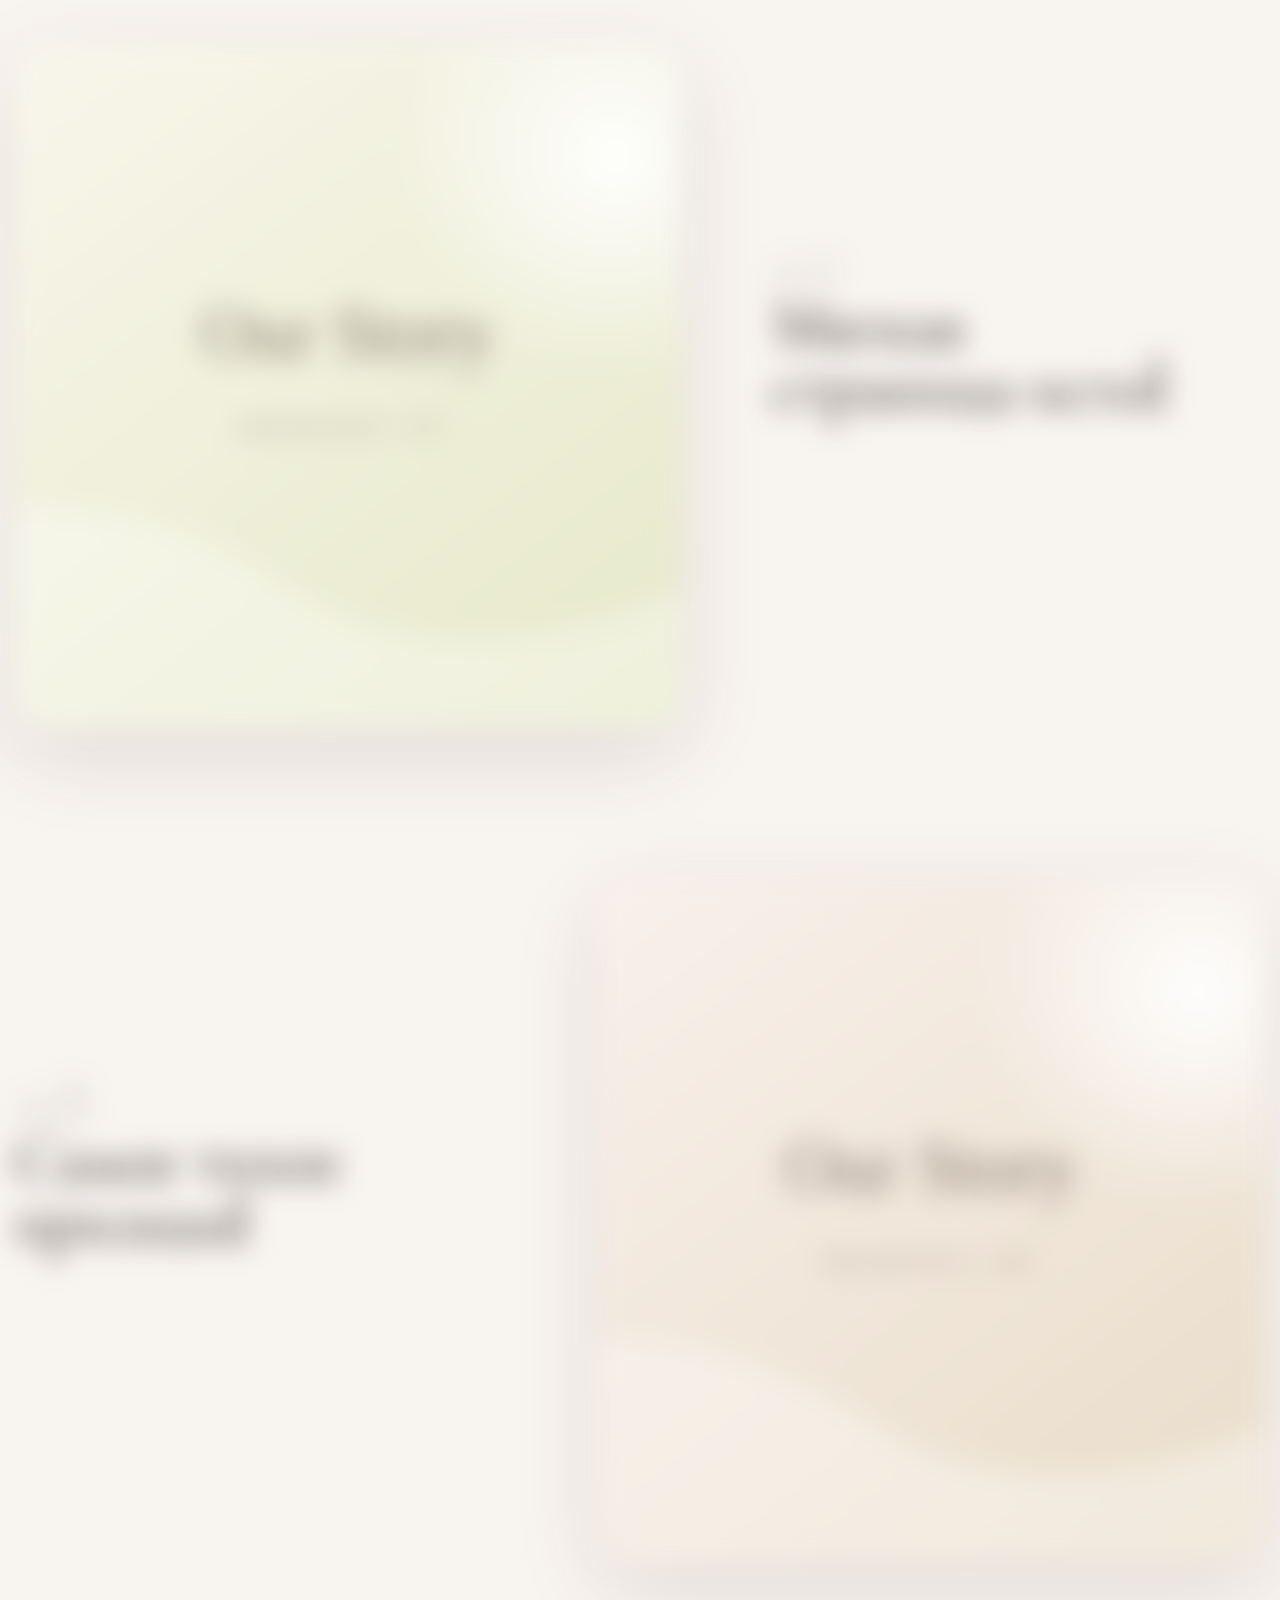
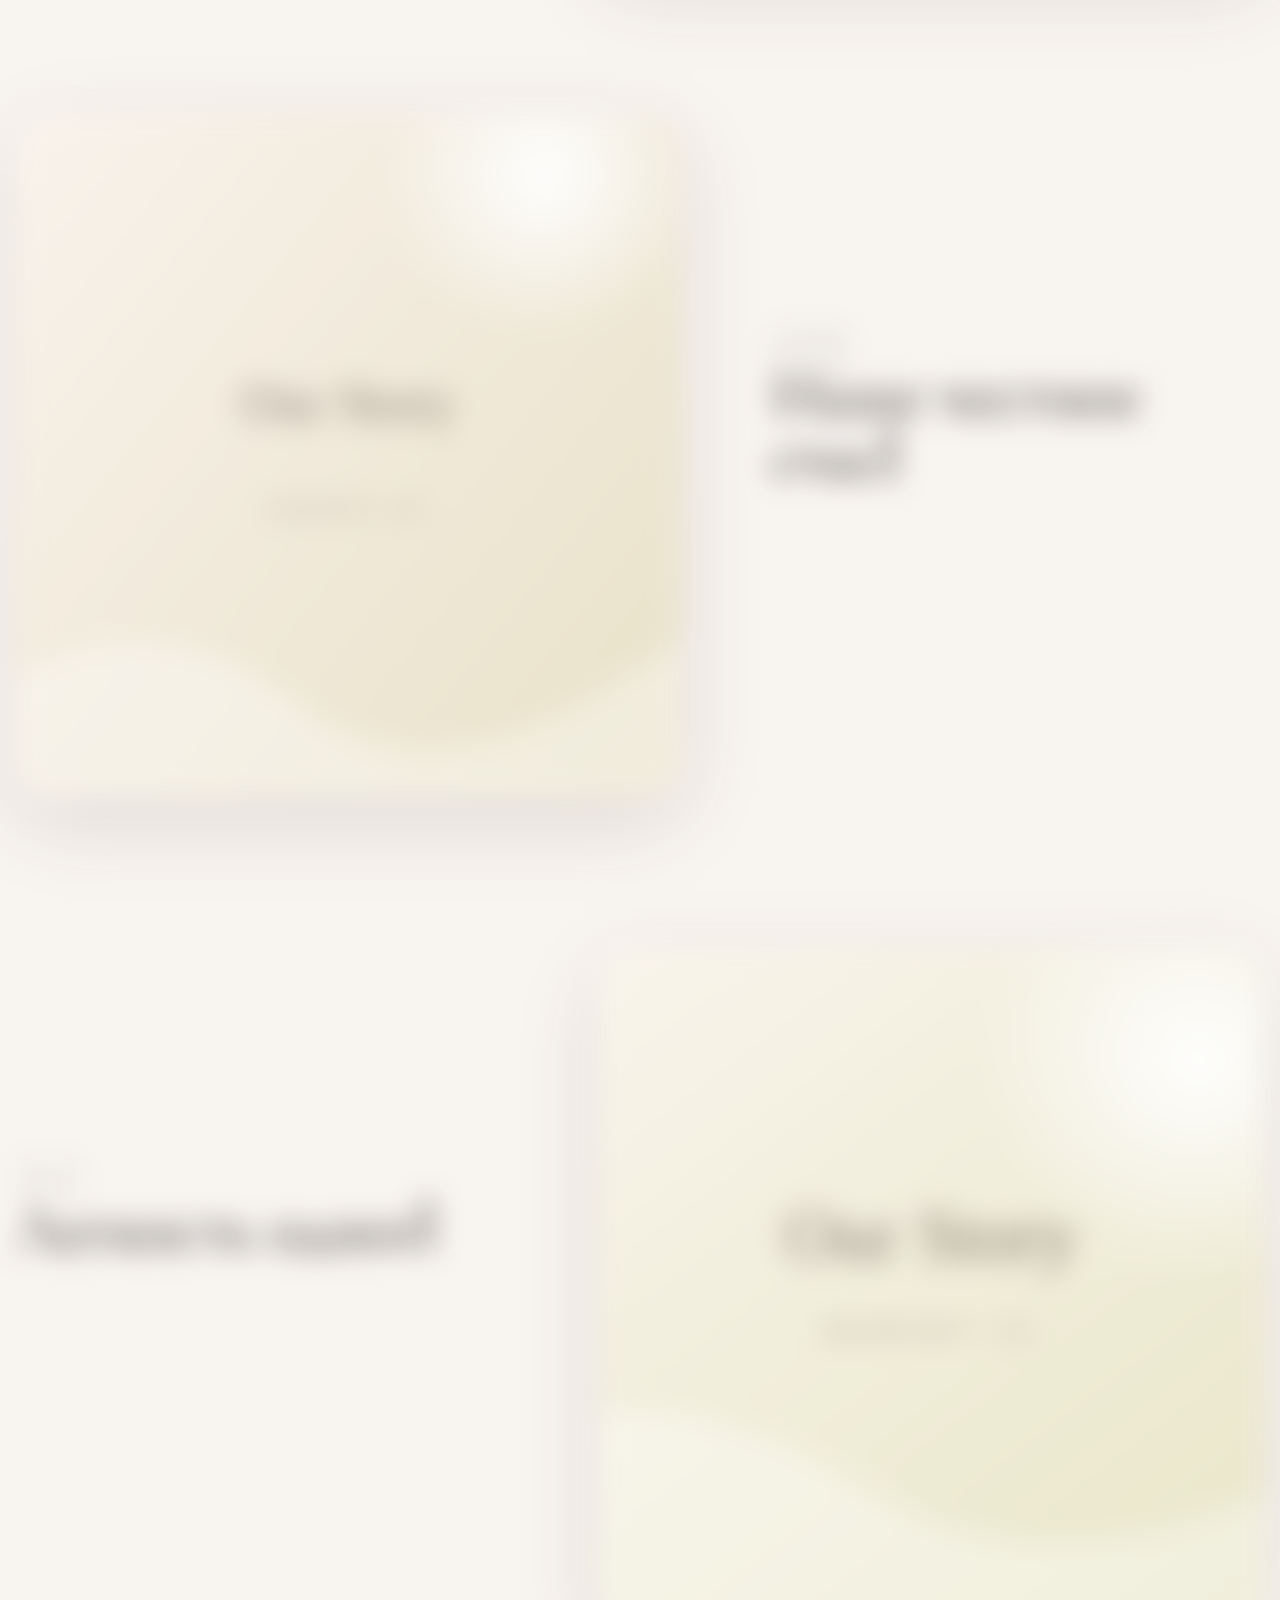
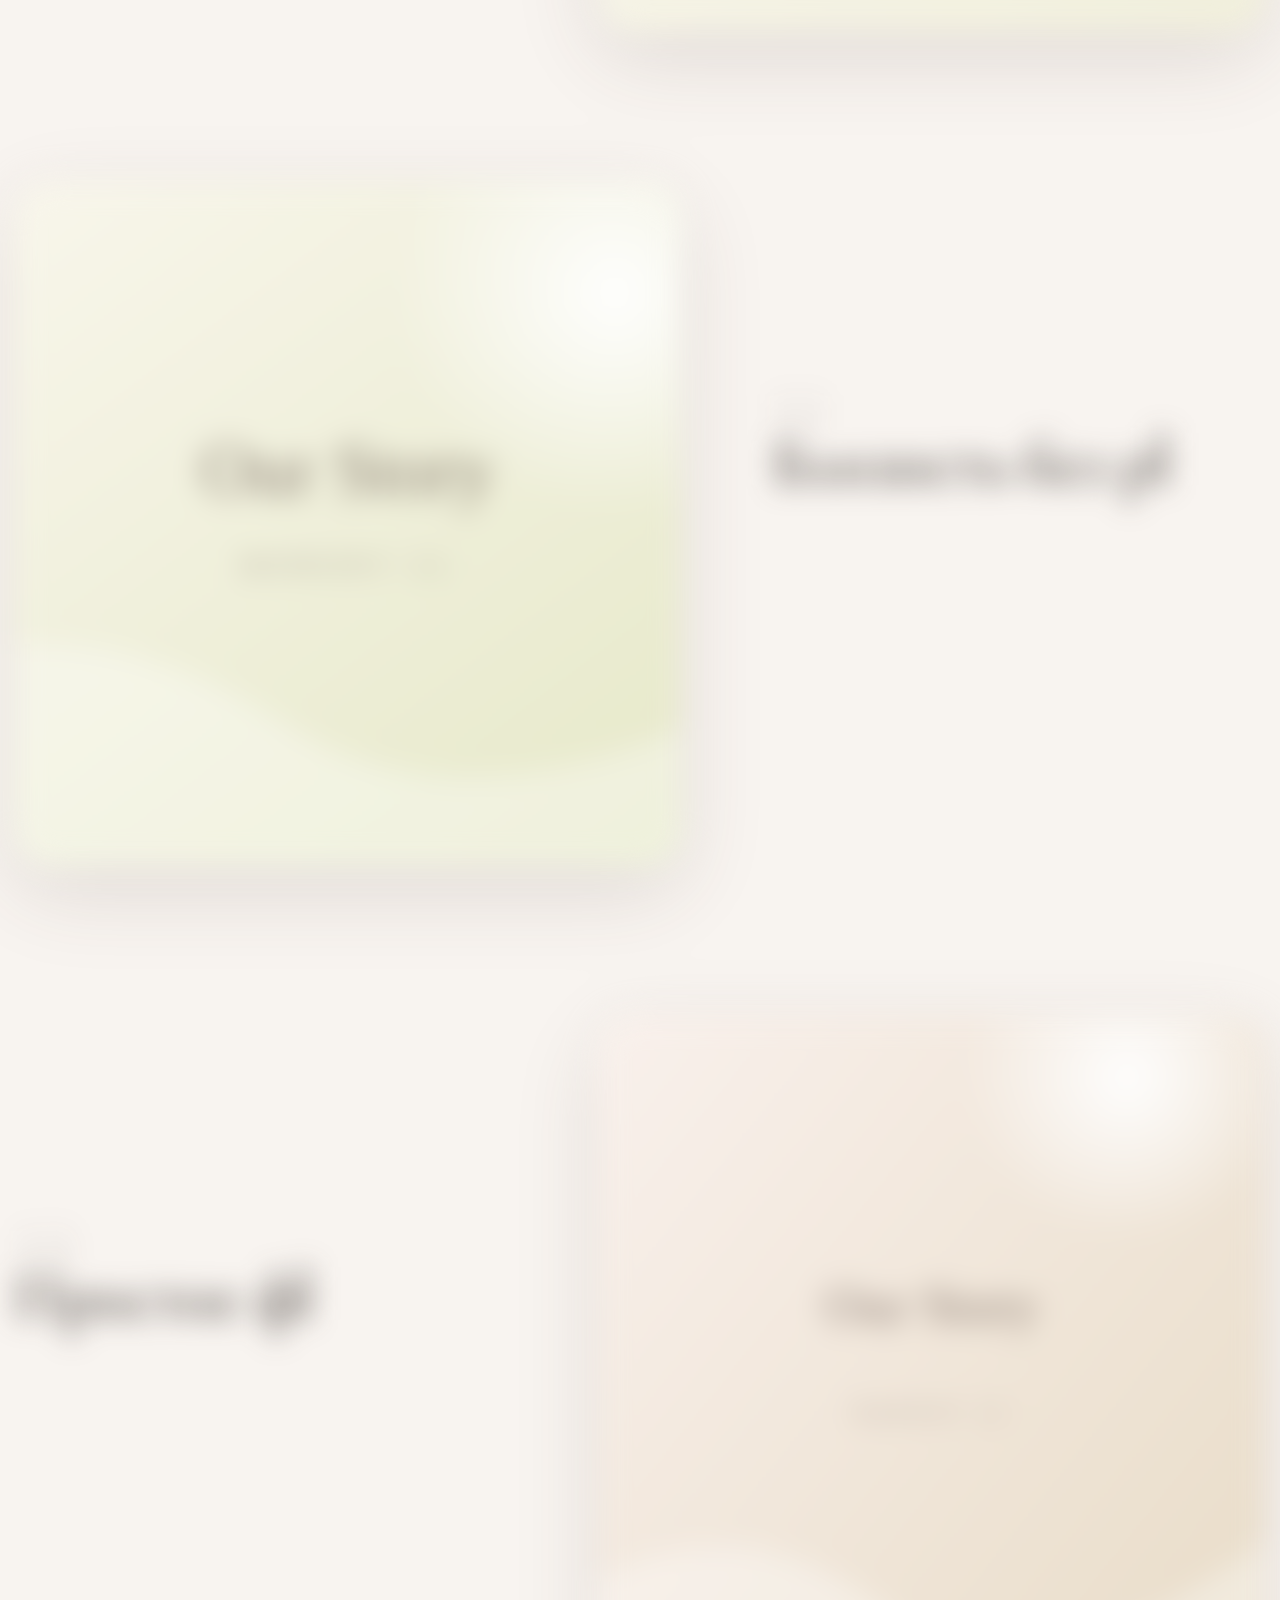
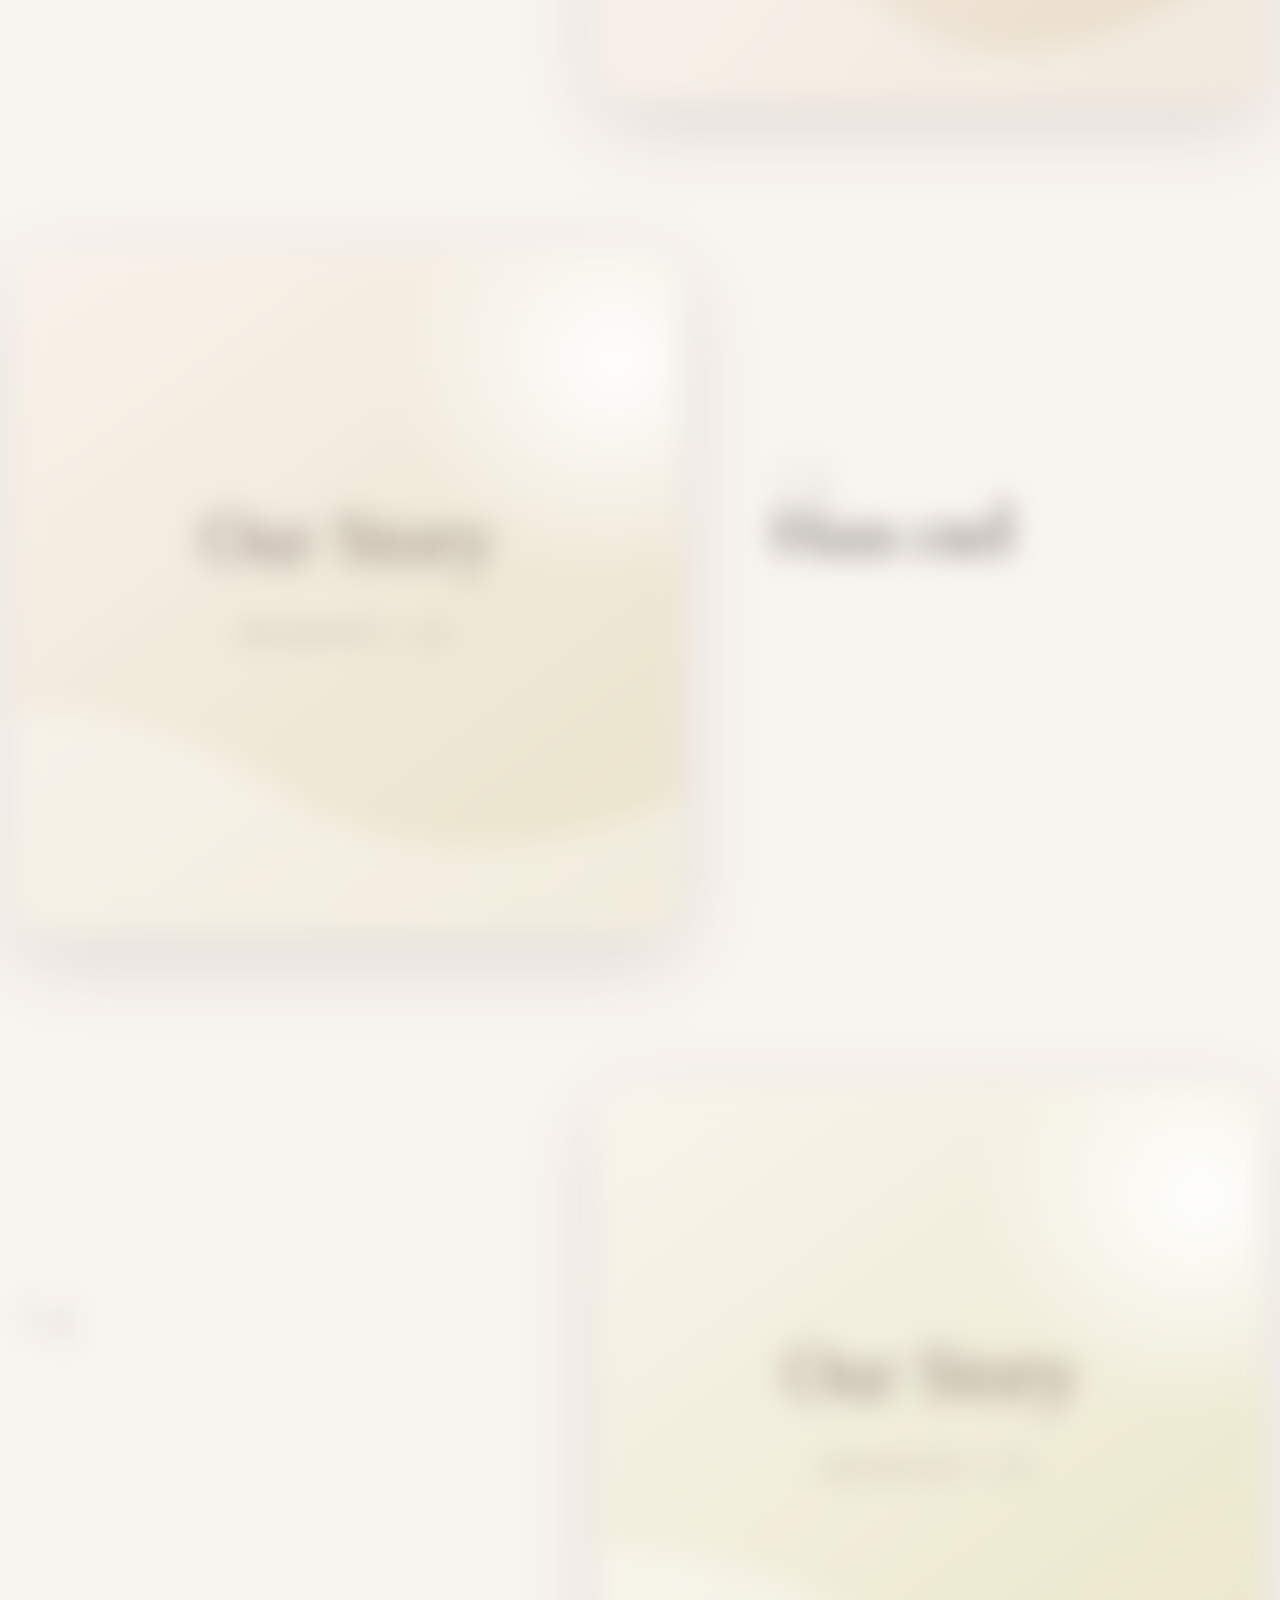
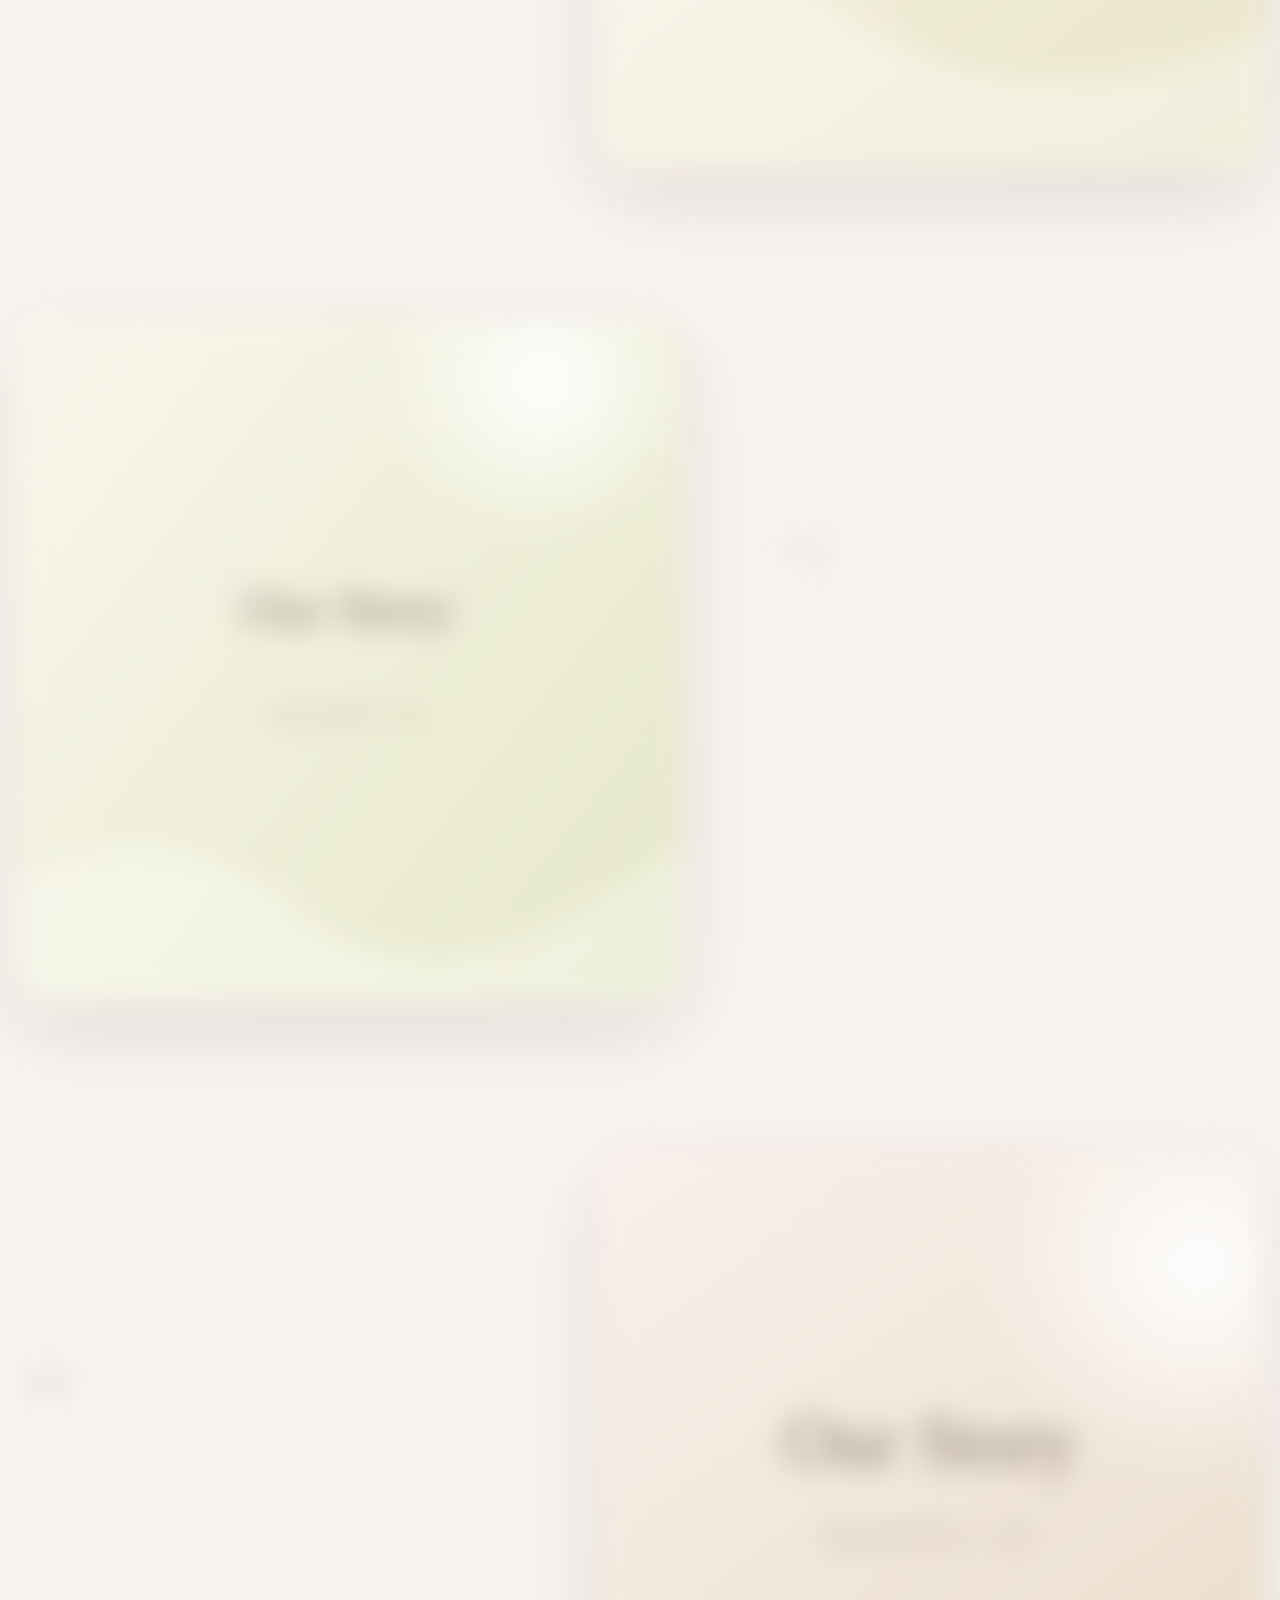
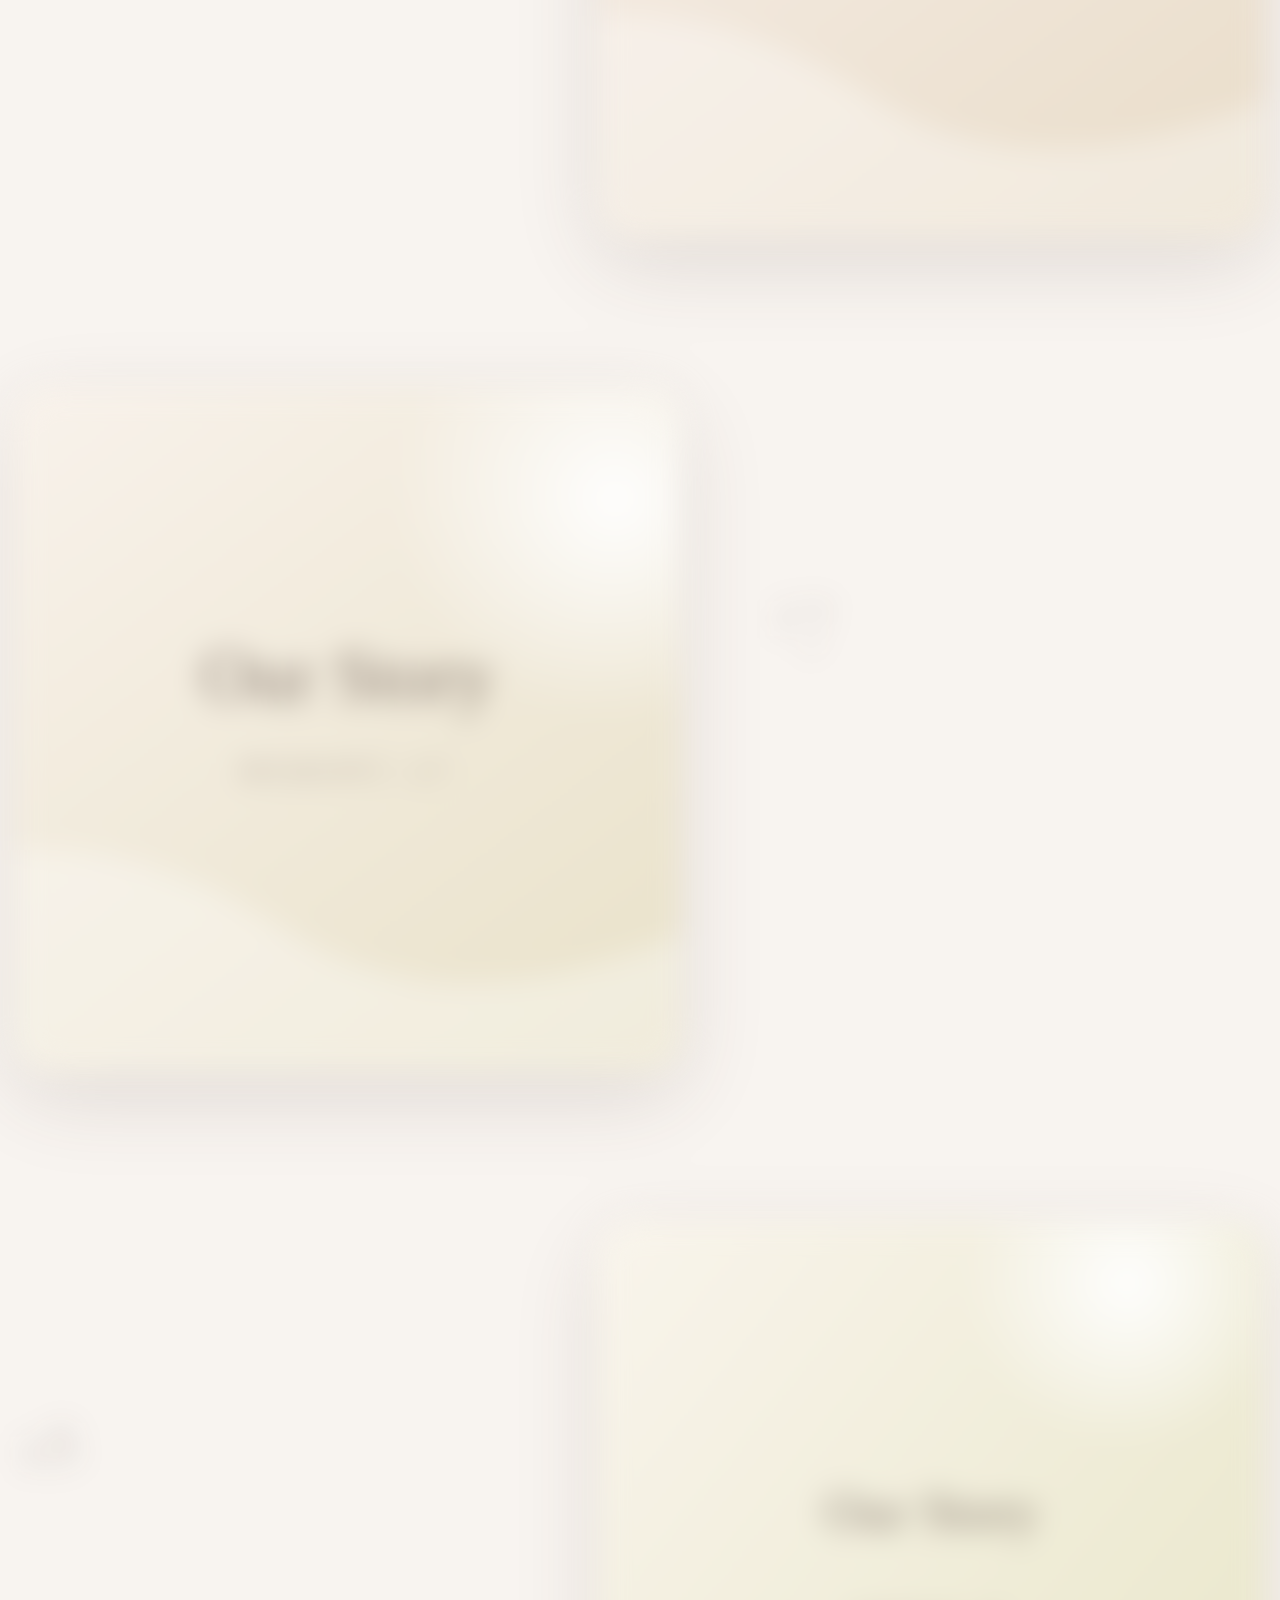
==== commit 95784ae7: "Prevent lightbox transition ghost frame" ====
--- a/index.html
+++ b/index.html
@@ -15,8 +15,8 @@
   <link rel="icon" href="favicon.ico" sizes="any" />
   <link rel="icon" type="image/png" sizes="32x32" href="assets/icons/favicon-32.png" />
   <link rel="apple-touch-icon" sizes="180x180" href="assets/icons/favicon-180.png" />
-  <script defer src="assets/js/freshness.js?v=20260811-135708"></script>
-  <link rel="stylesheet" href="assets/css/styles.css?v=20260811-135708" />
+  <script defer src="assets/js/freshness.js?v=20260811-140140"></script>
+  <link rel="stylesheet" href="assets/css/styles.css?v=20260811-140140" />
 </head>
 <body class="locked">
 
@@ -141,6 +141,6 @@
     <button class="lightbox-nav next glass" id="lightboxNext" aria-label="Следующее фото">→</button>
   </dialog>
   <div id="toast" class="toast glass"></div>
-  <script src="assets/js/app.js?v=20260811-135708"></script>
+  <script src="assets/js/app.js?v=20260811-140140"></script>
 </body>
 </html>
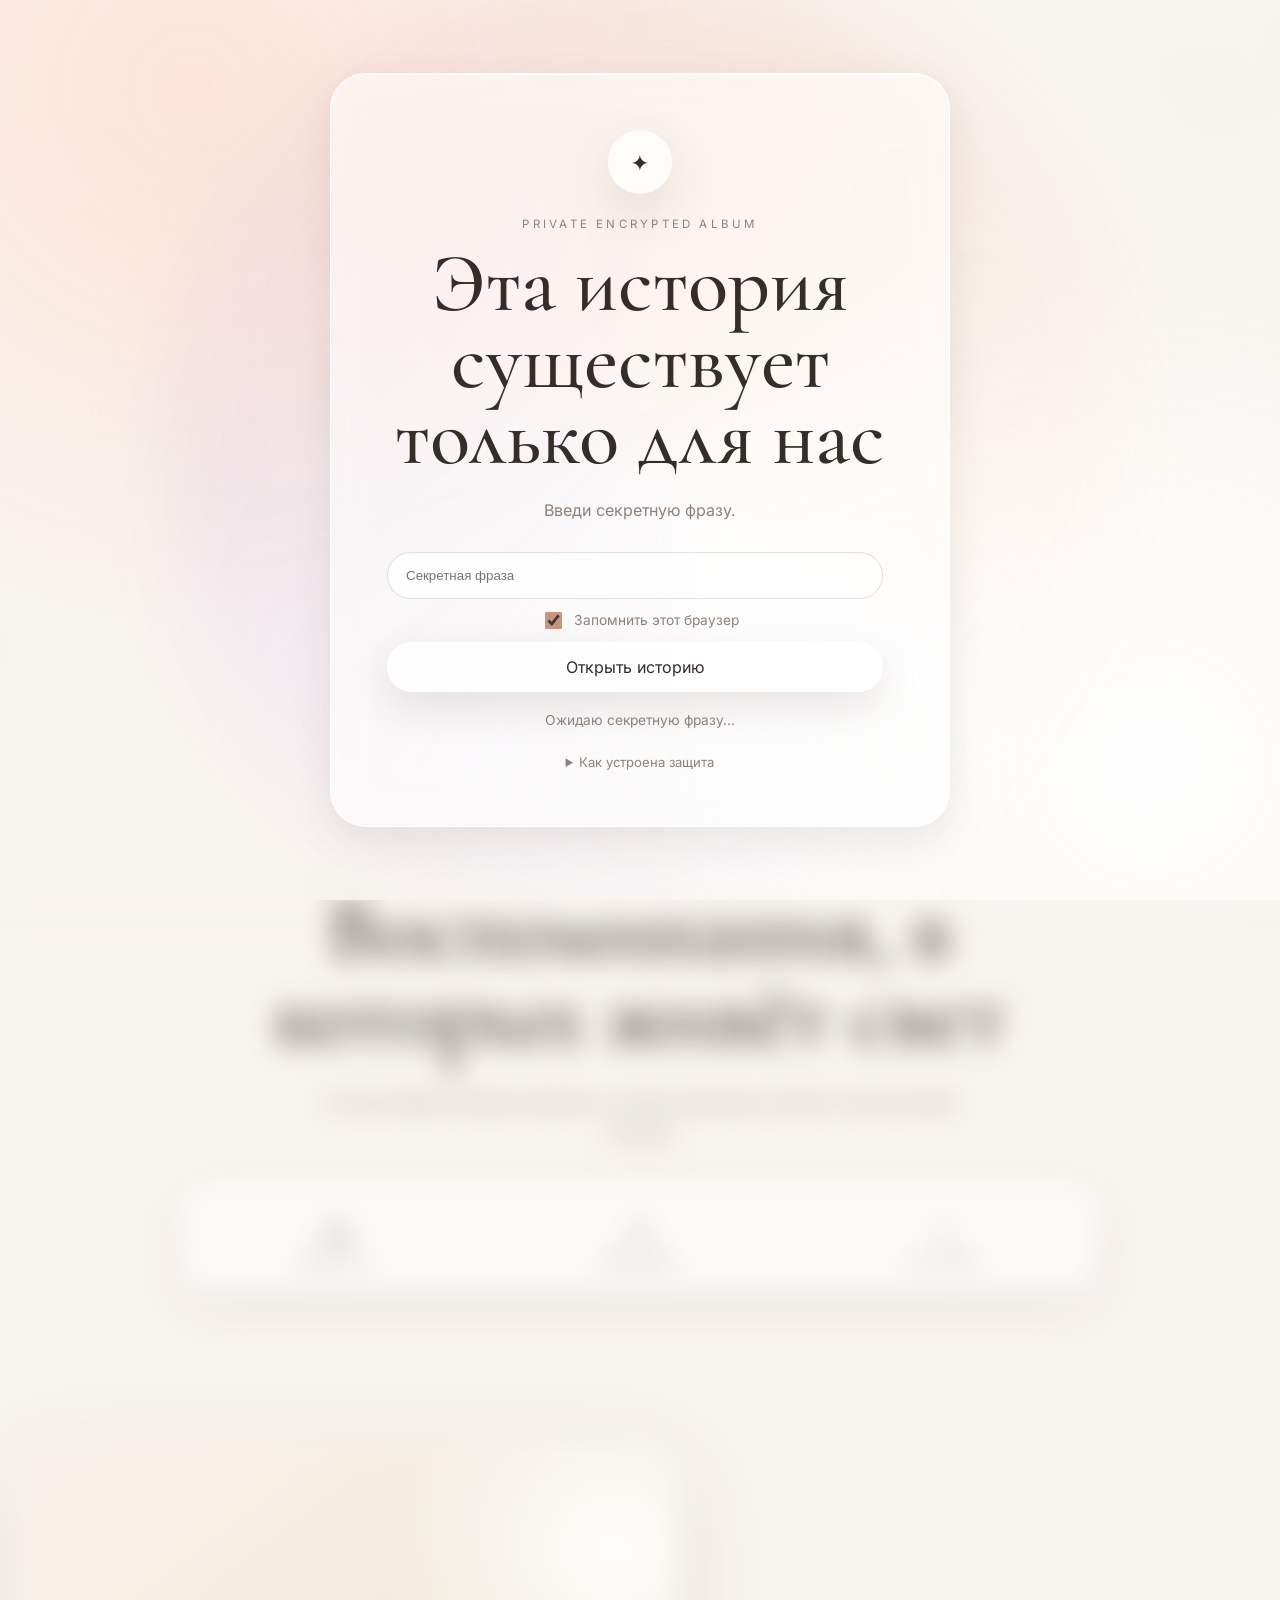
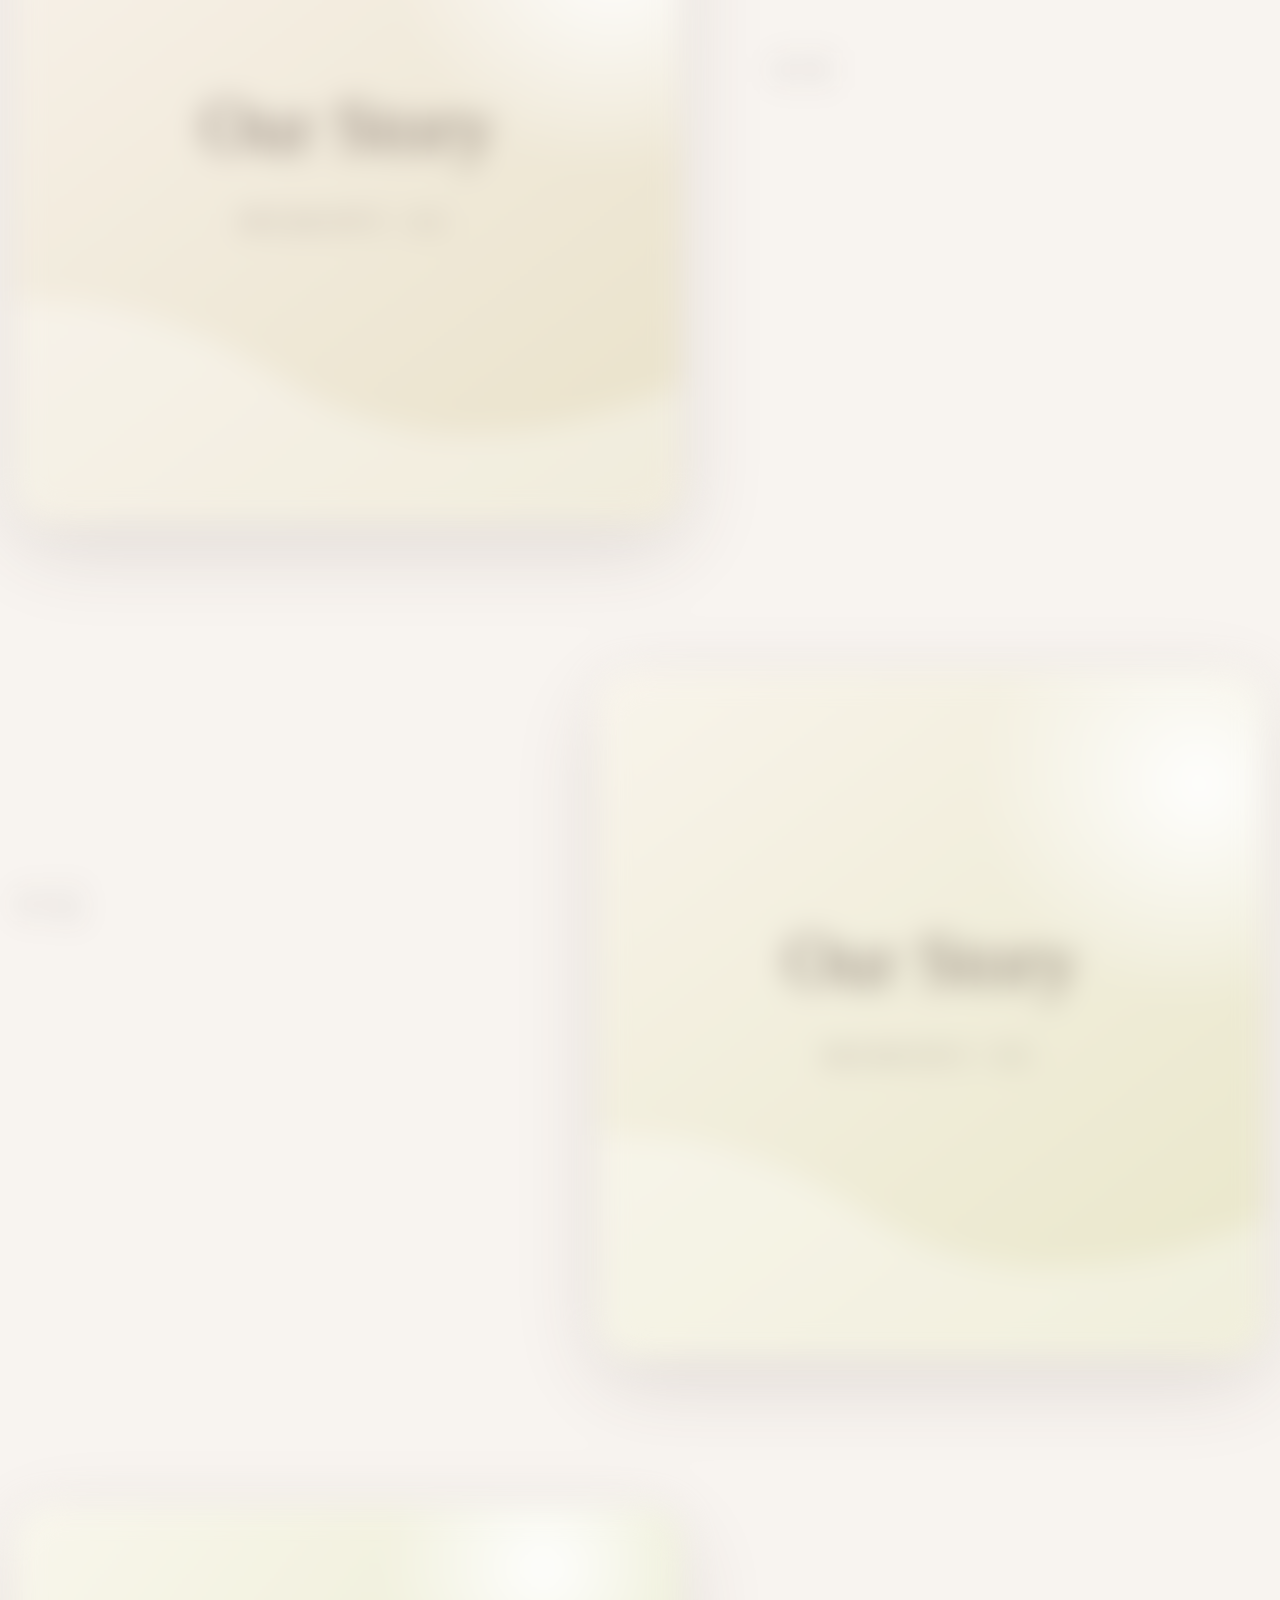
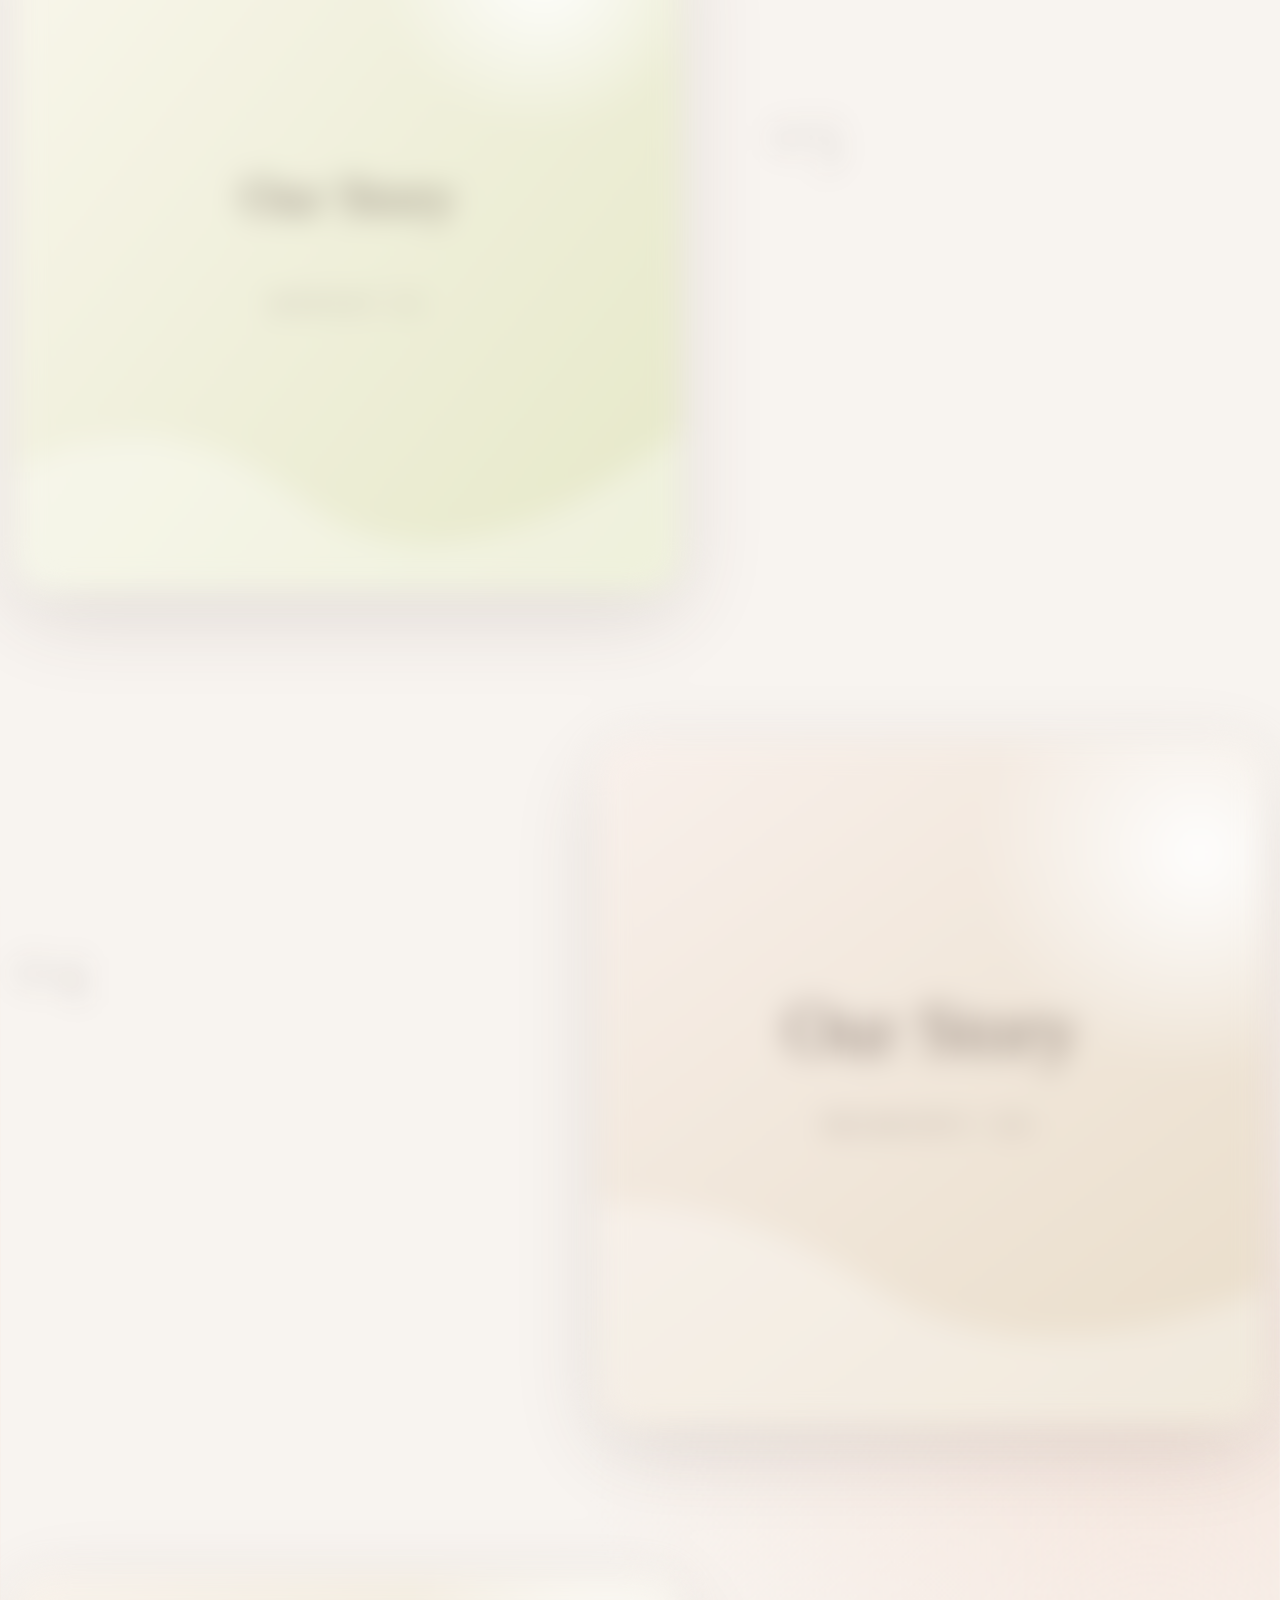
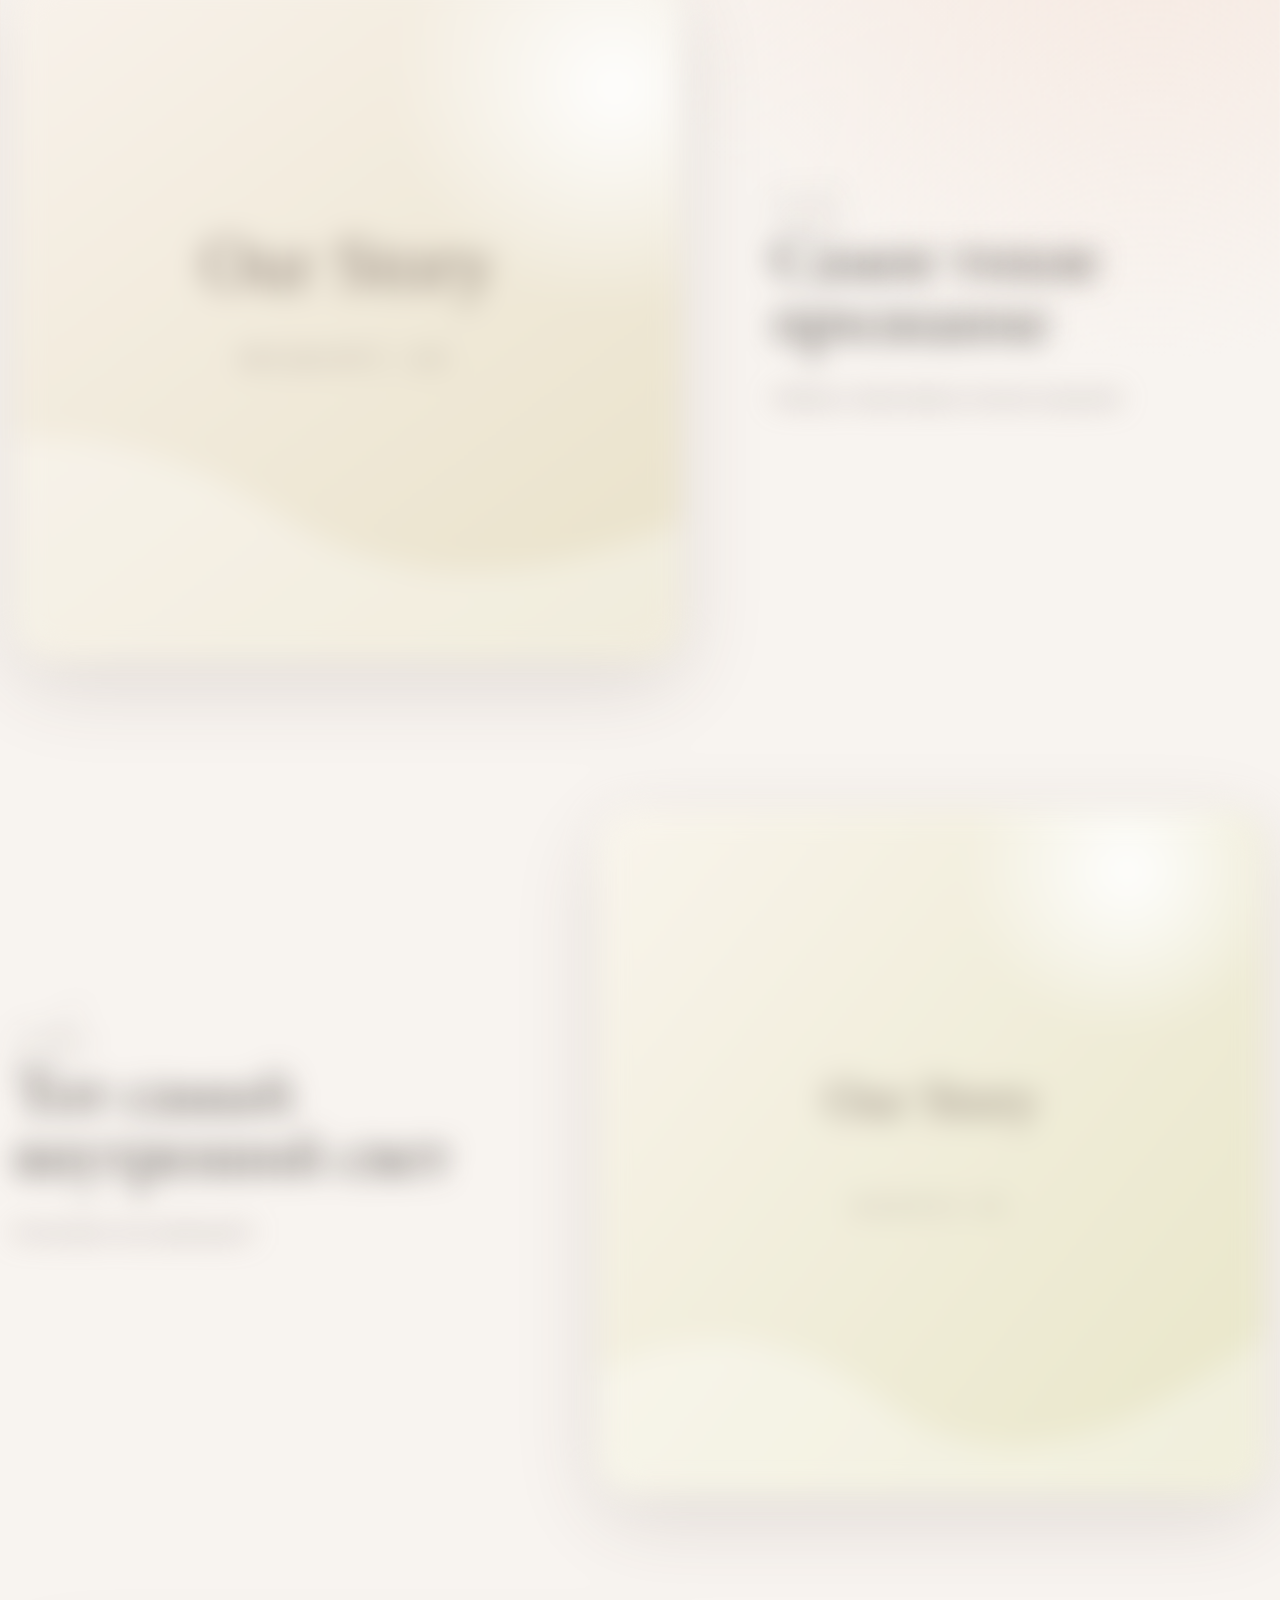
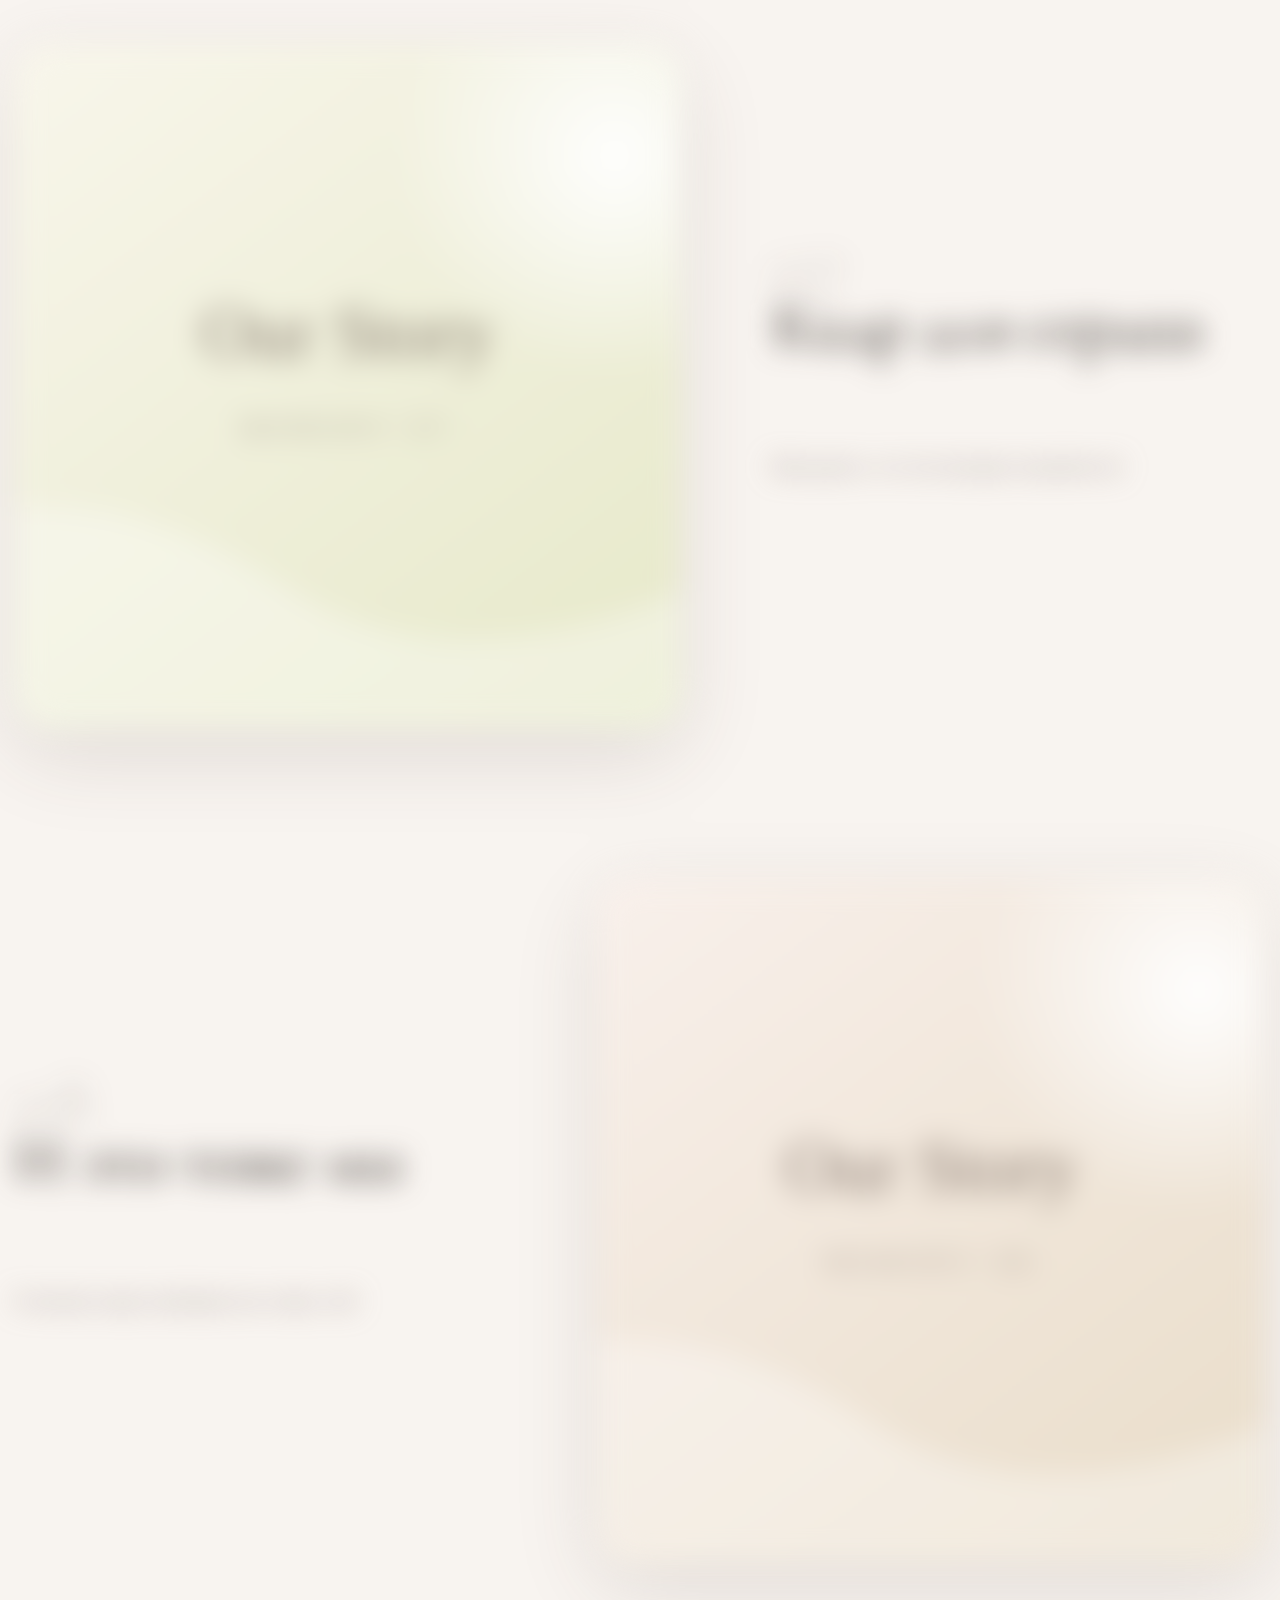
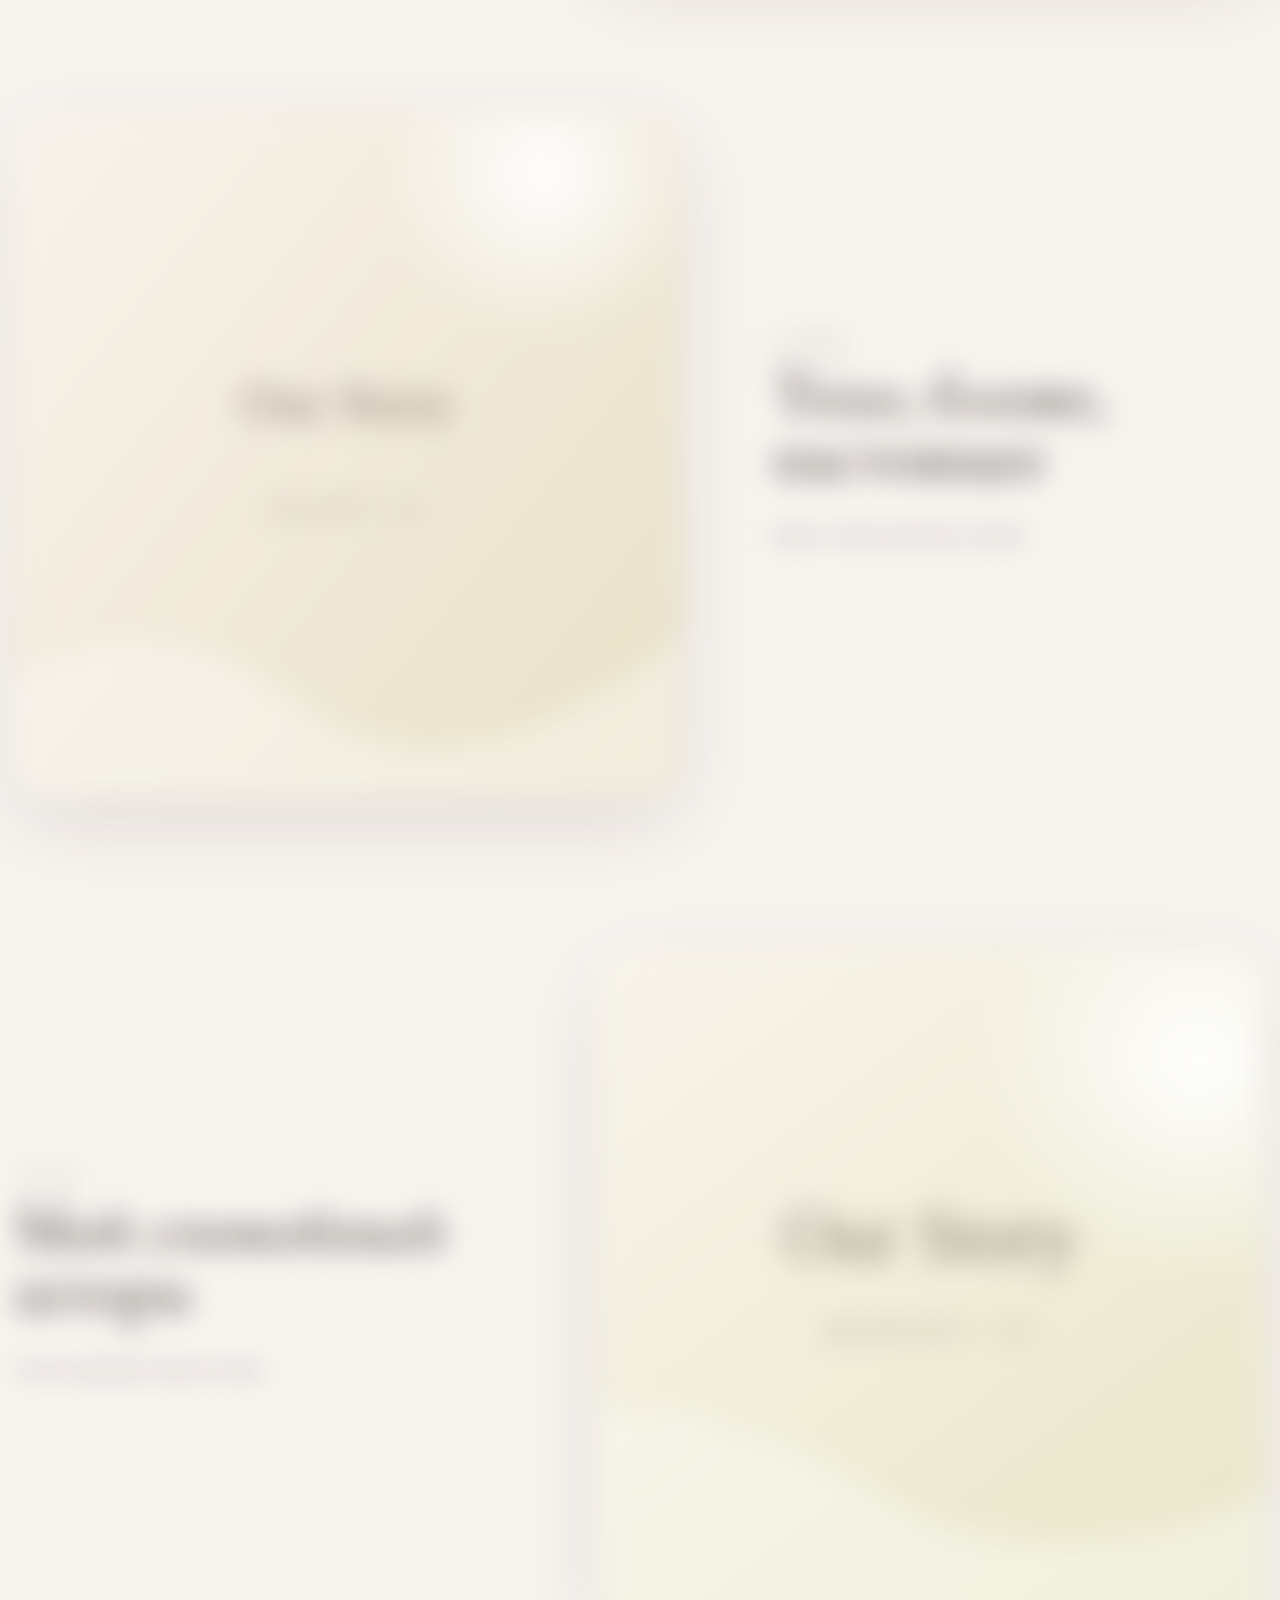
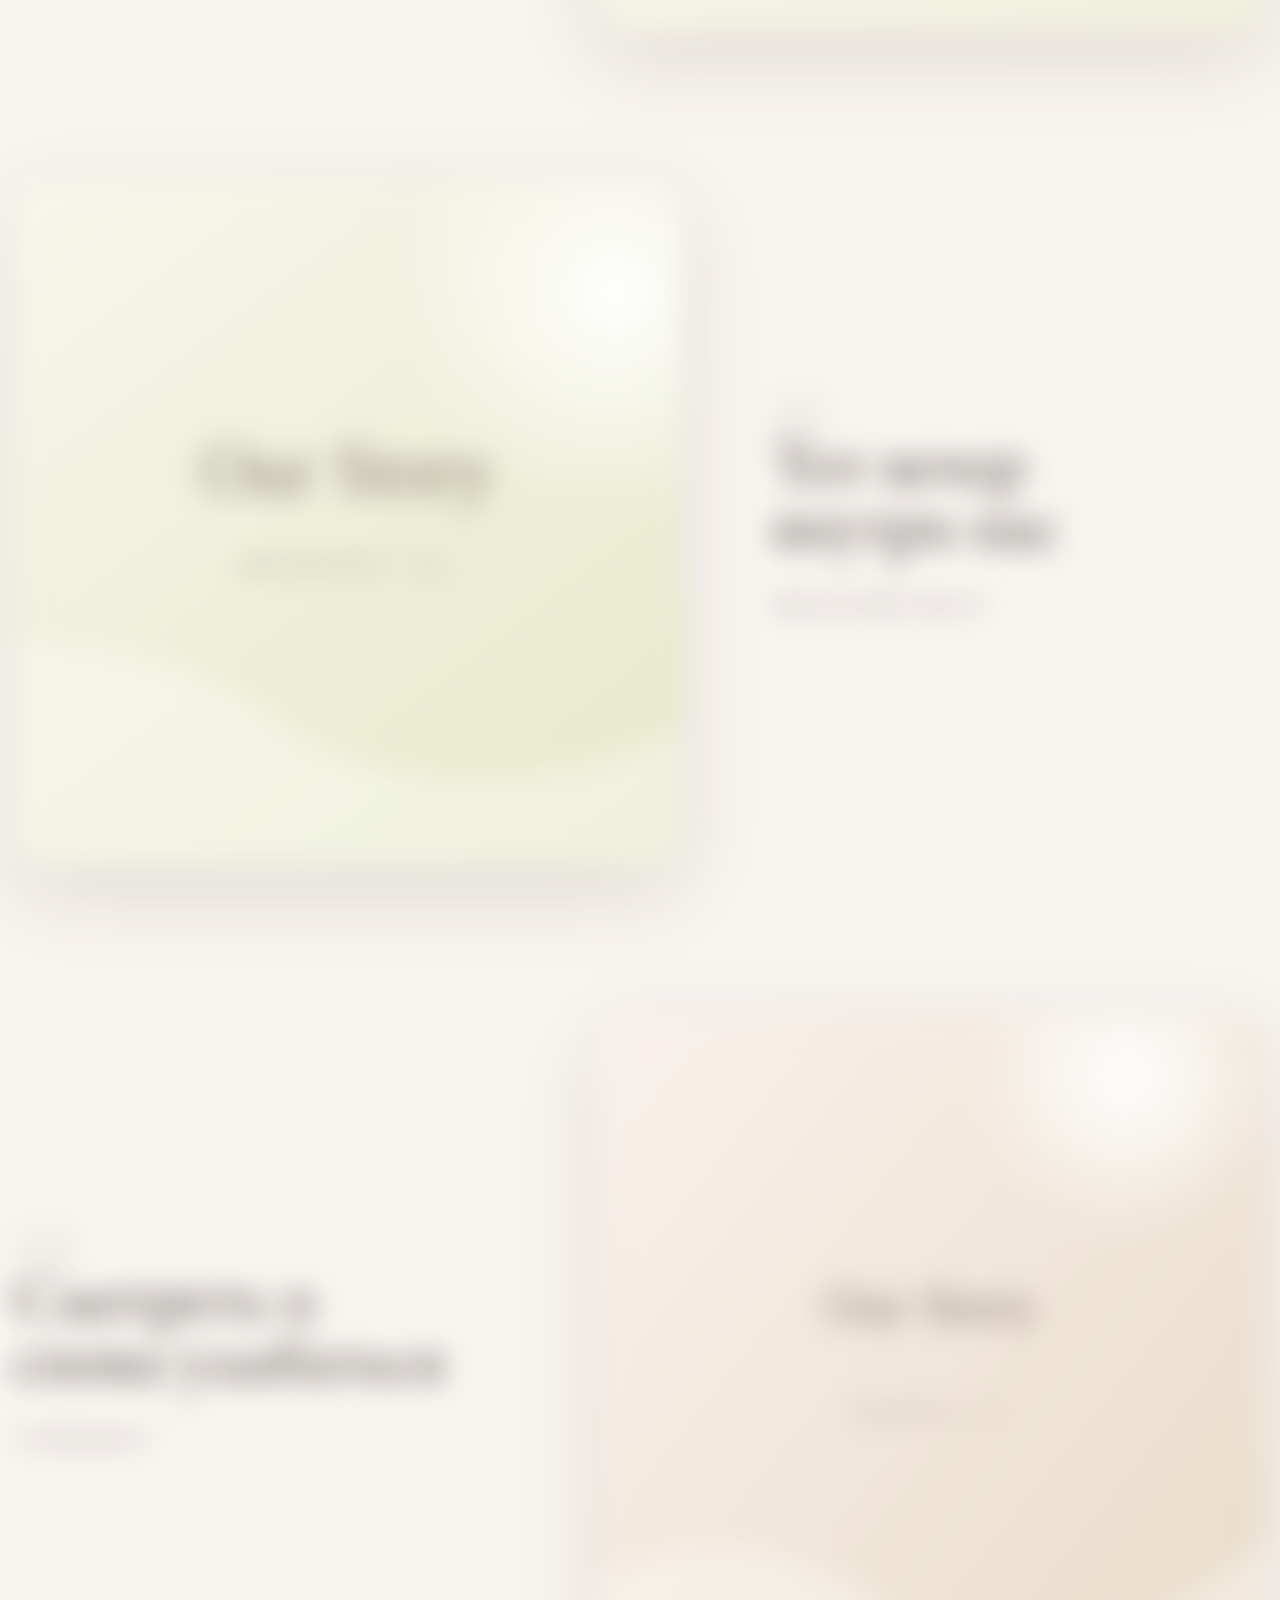
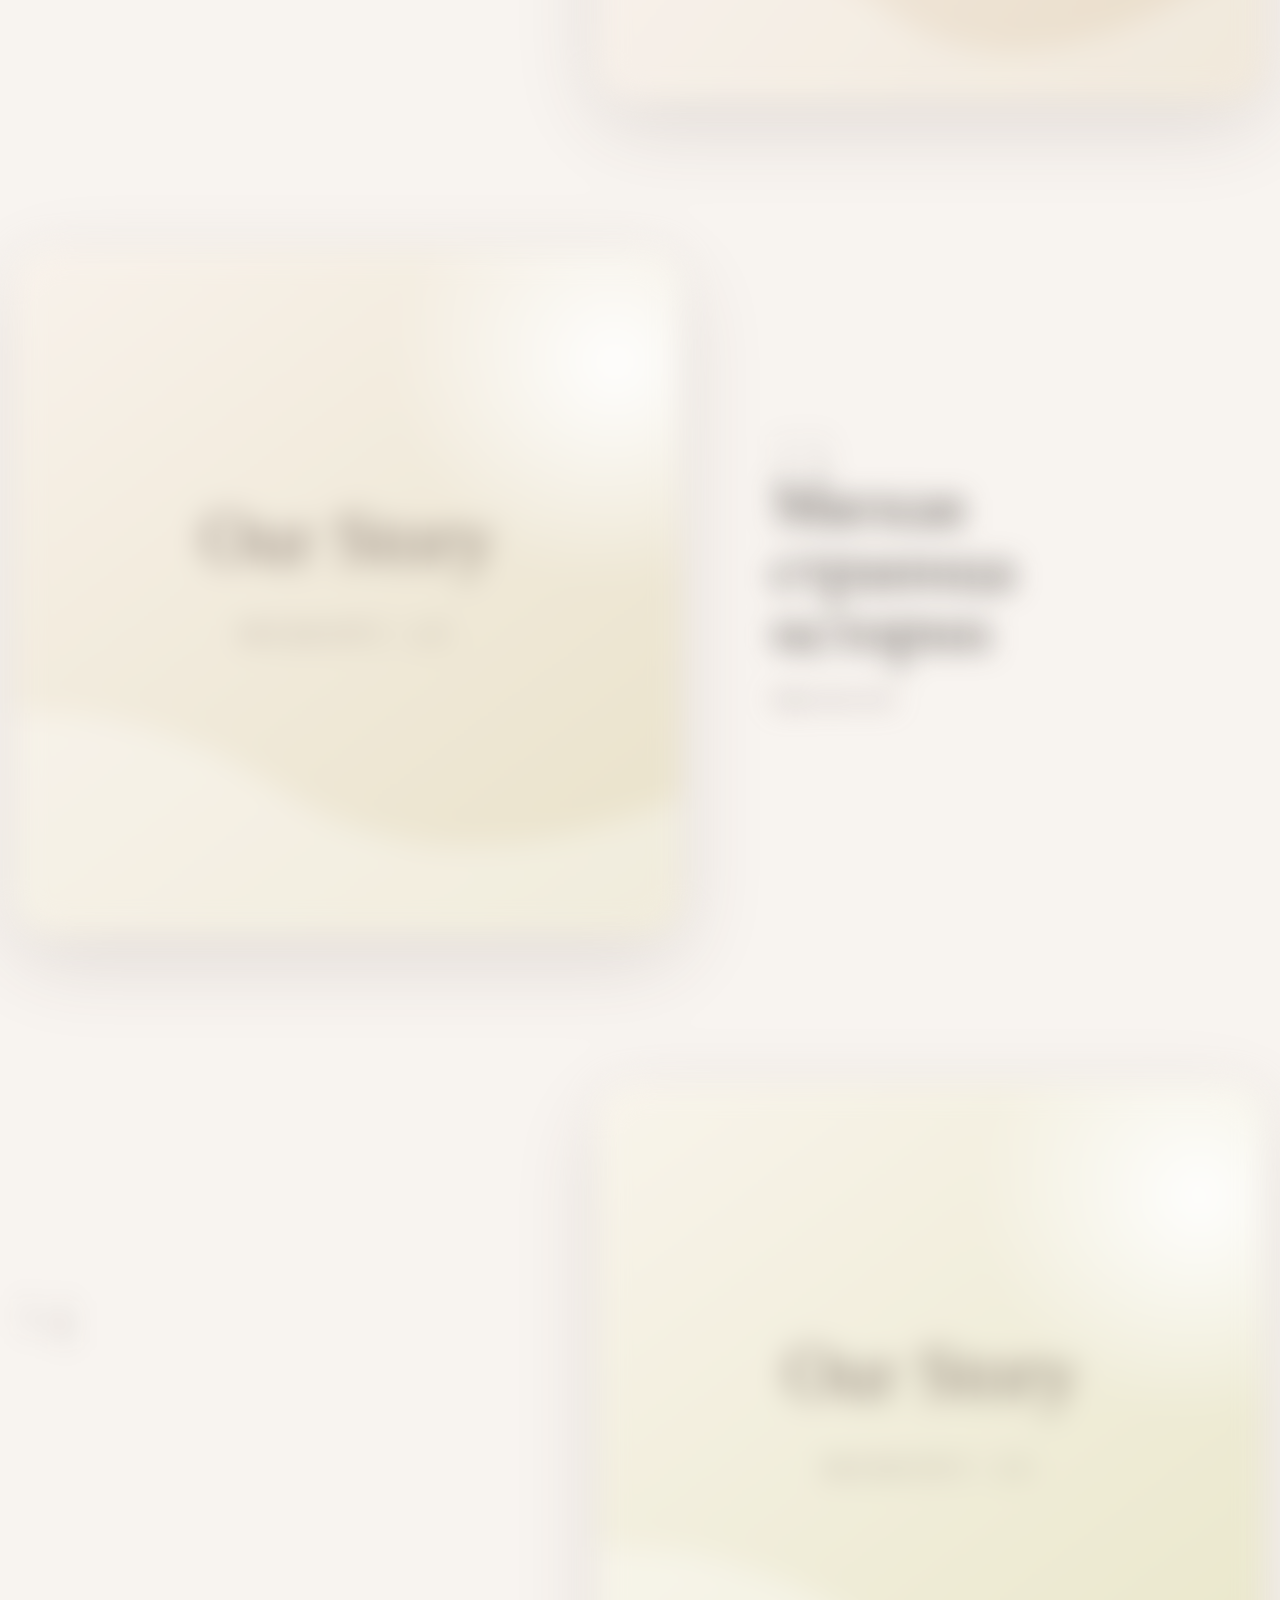
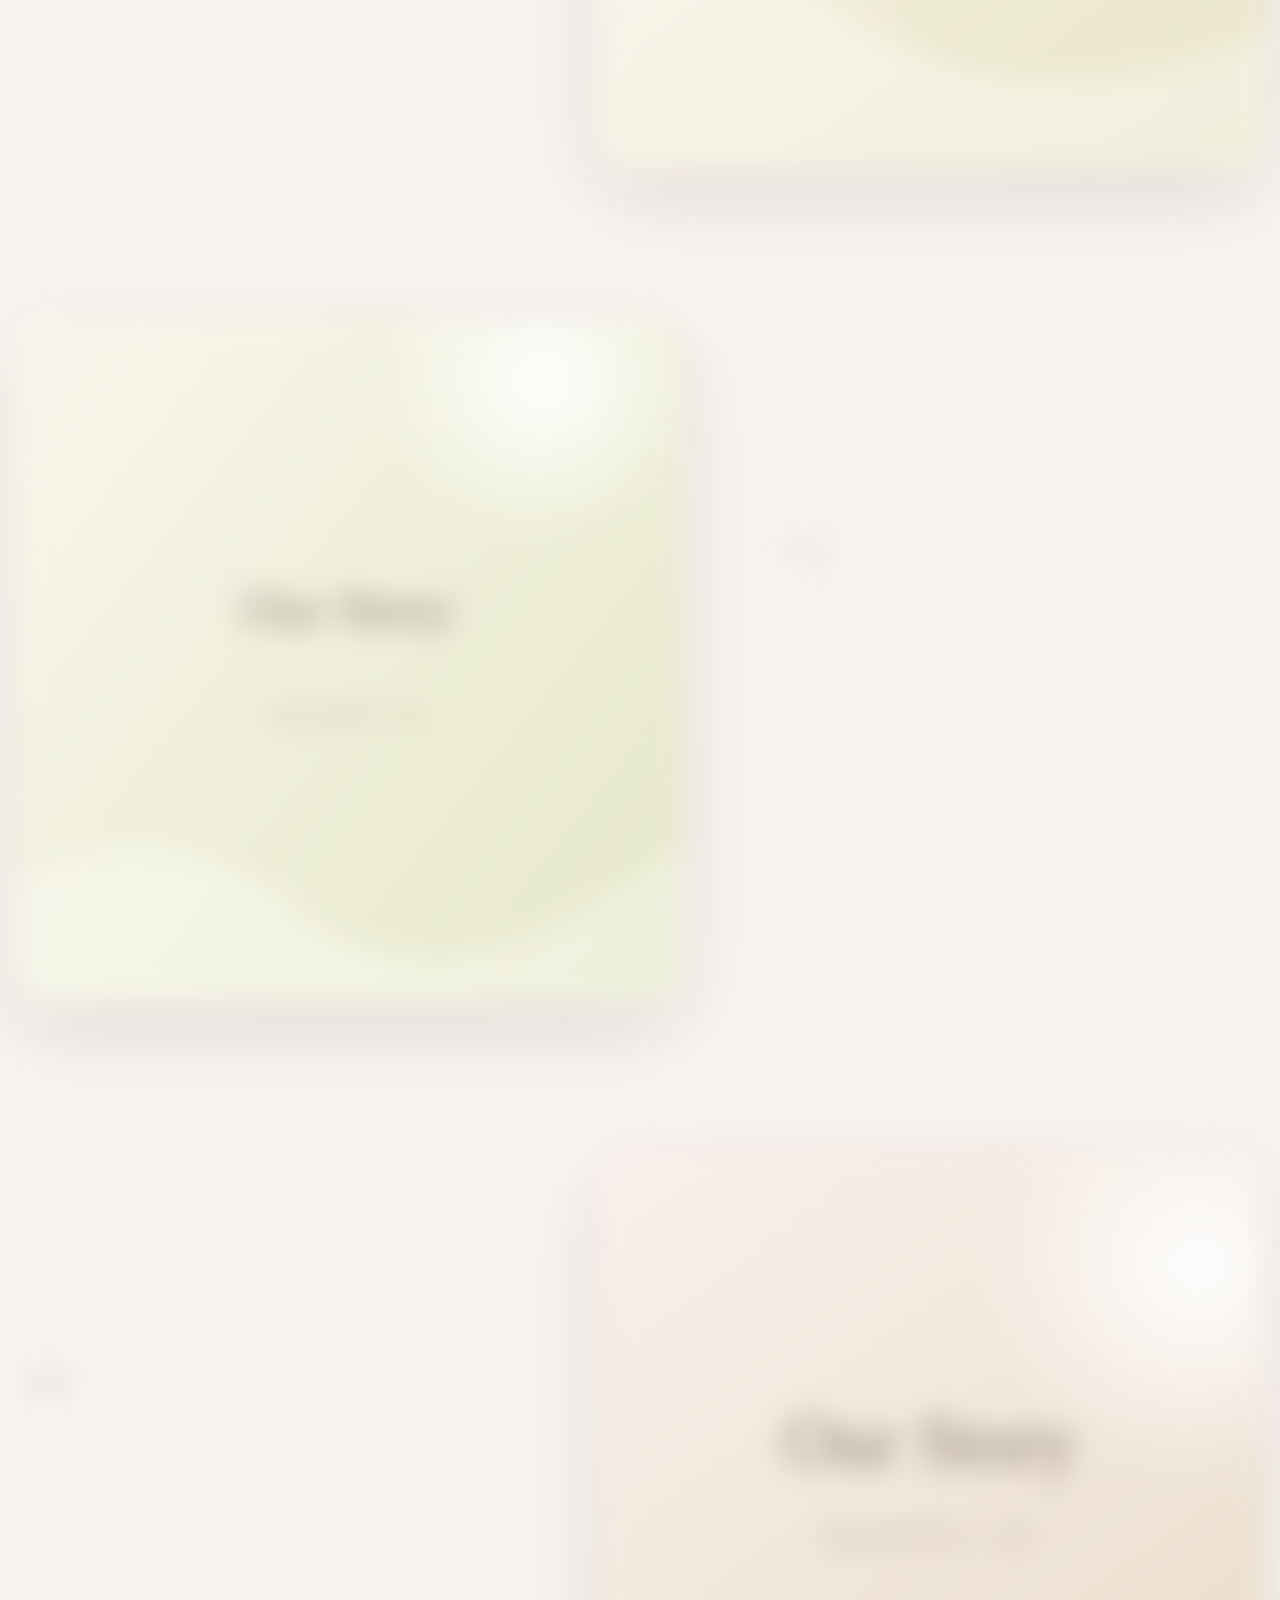
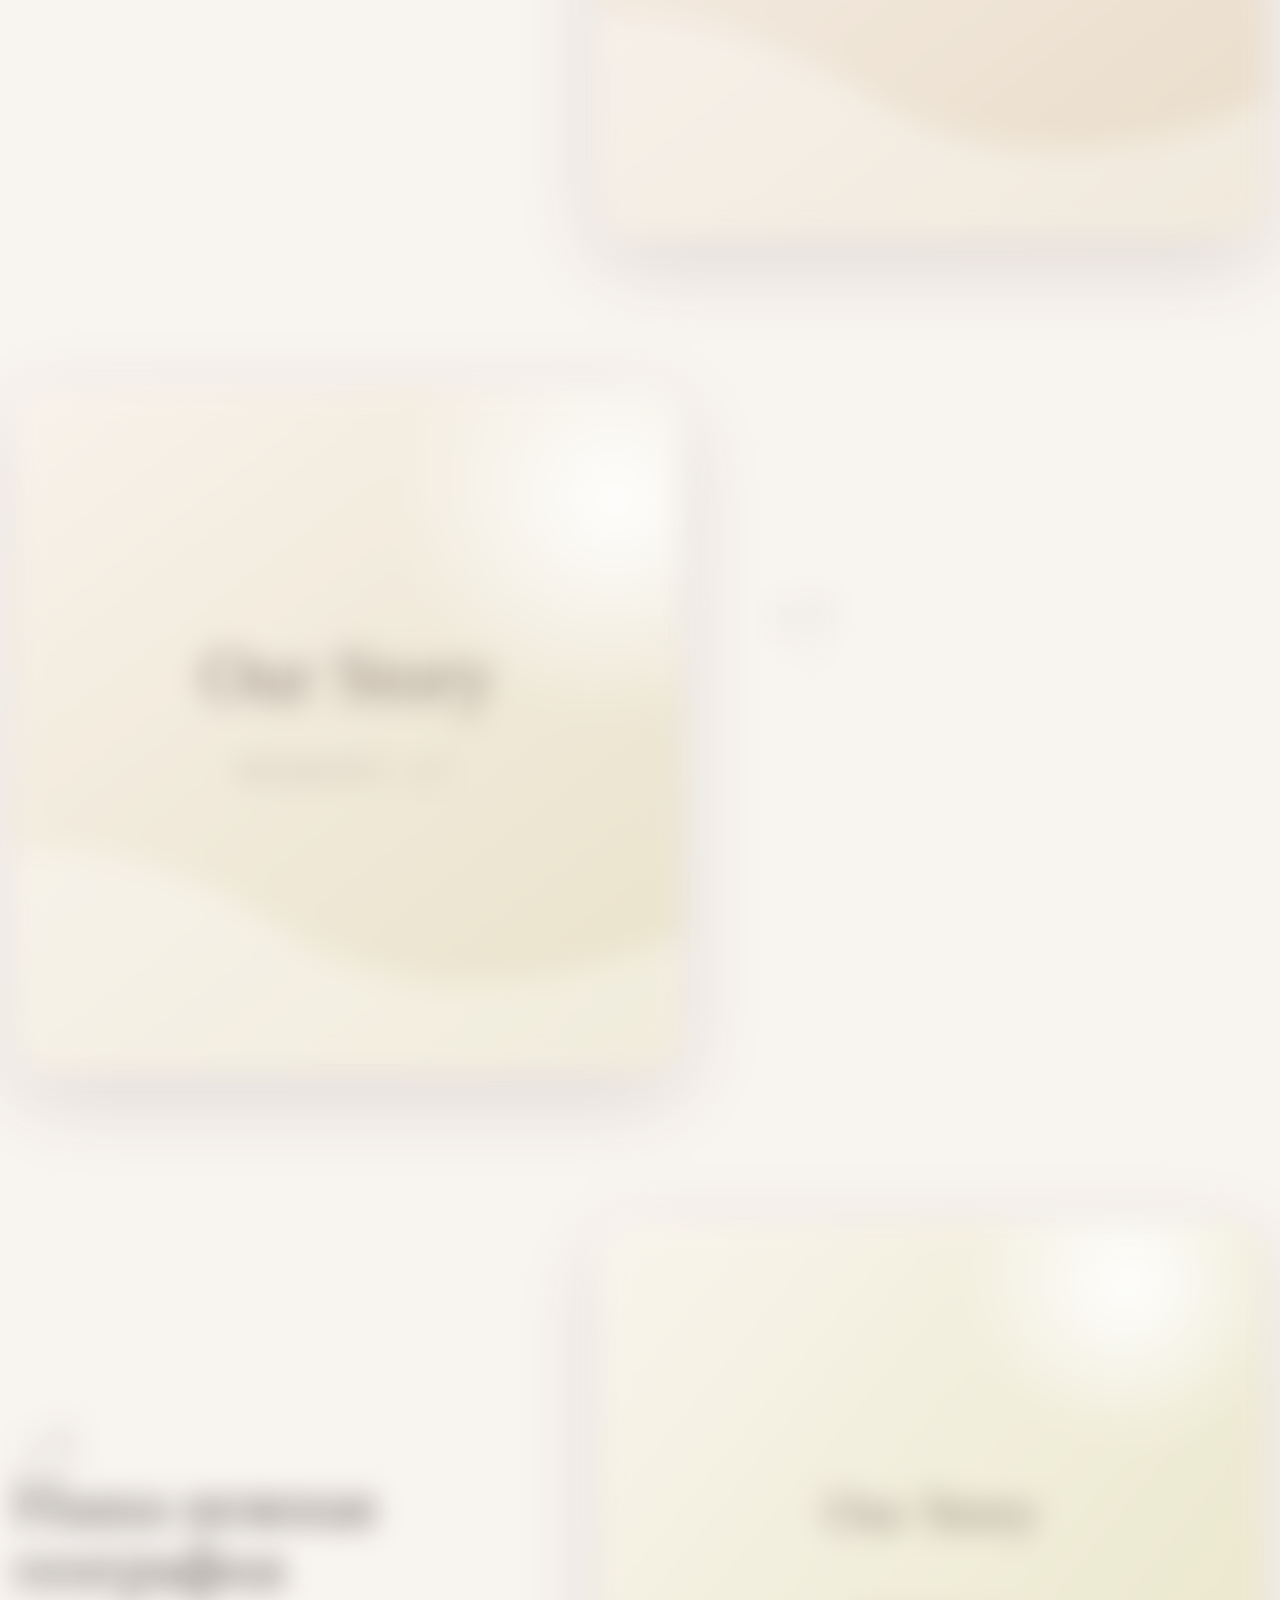
==== commit 33473c54: "Preload adjacent image during touch swipe" ====
--- a/index.html
+++ b/index.html
@@ -15,8 +15,8 @@
   <link rel="icon" href="favicon.ico" sizes="any" />
   <link rel="icon" type="image/png" sizes="32x32" href="assets/icons/favicon-32.png" />
   <link rel="apple-touch-icon" sizes="180x180" href="assets/icons/favicon-180.png" />
-  <script defer src="assets/js/freshness.js?v=20260811-140140"></script>
-  <link rel="stylesheet" href="assets/css/styles.css?v=20260811-140140" />
+  <script defer src="assets/js/freshness.js?v=20260811-140551"></script>
+  <link rel="stylesheet" href="assets/css/styles.css?v=20260811-140551" />
 </head>
 <body class="locked">
 
@@ -141,6 +141,6 @@
     <button class="lightbox-nav next glass" id="lightboxNext" aria-label="Следующее фото">→</button>
   </dialog>
   <div id="toast" class="toast glass"></div>
-  <script src="assets/js/app.js?v=20260811-140140"></script>
+  <script src="assets/js/app.js?v=20260811-140551"></script>
 </body>
 </html>
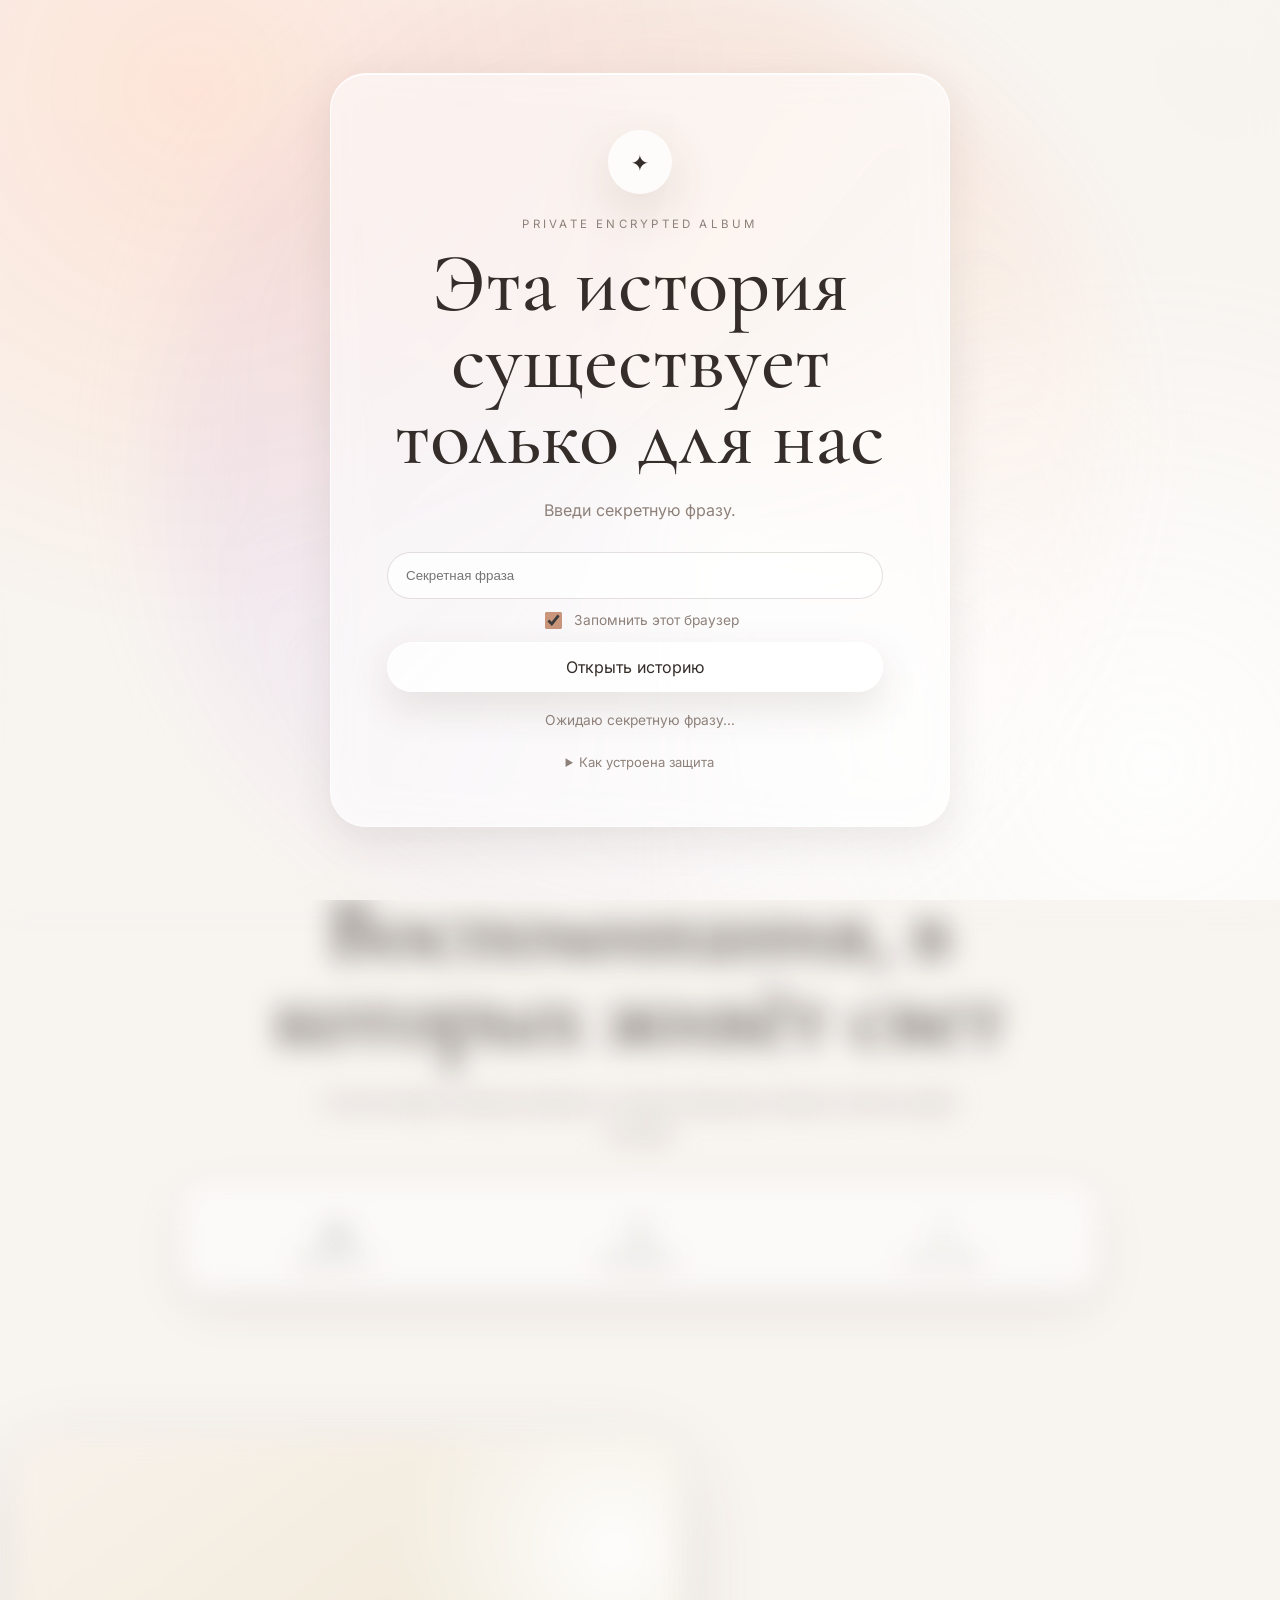
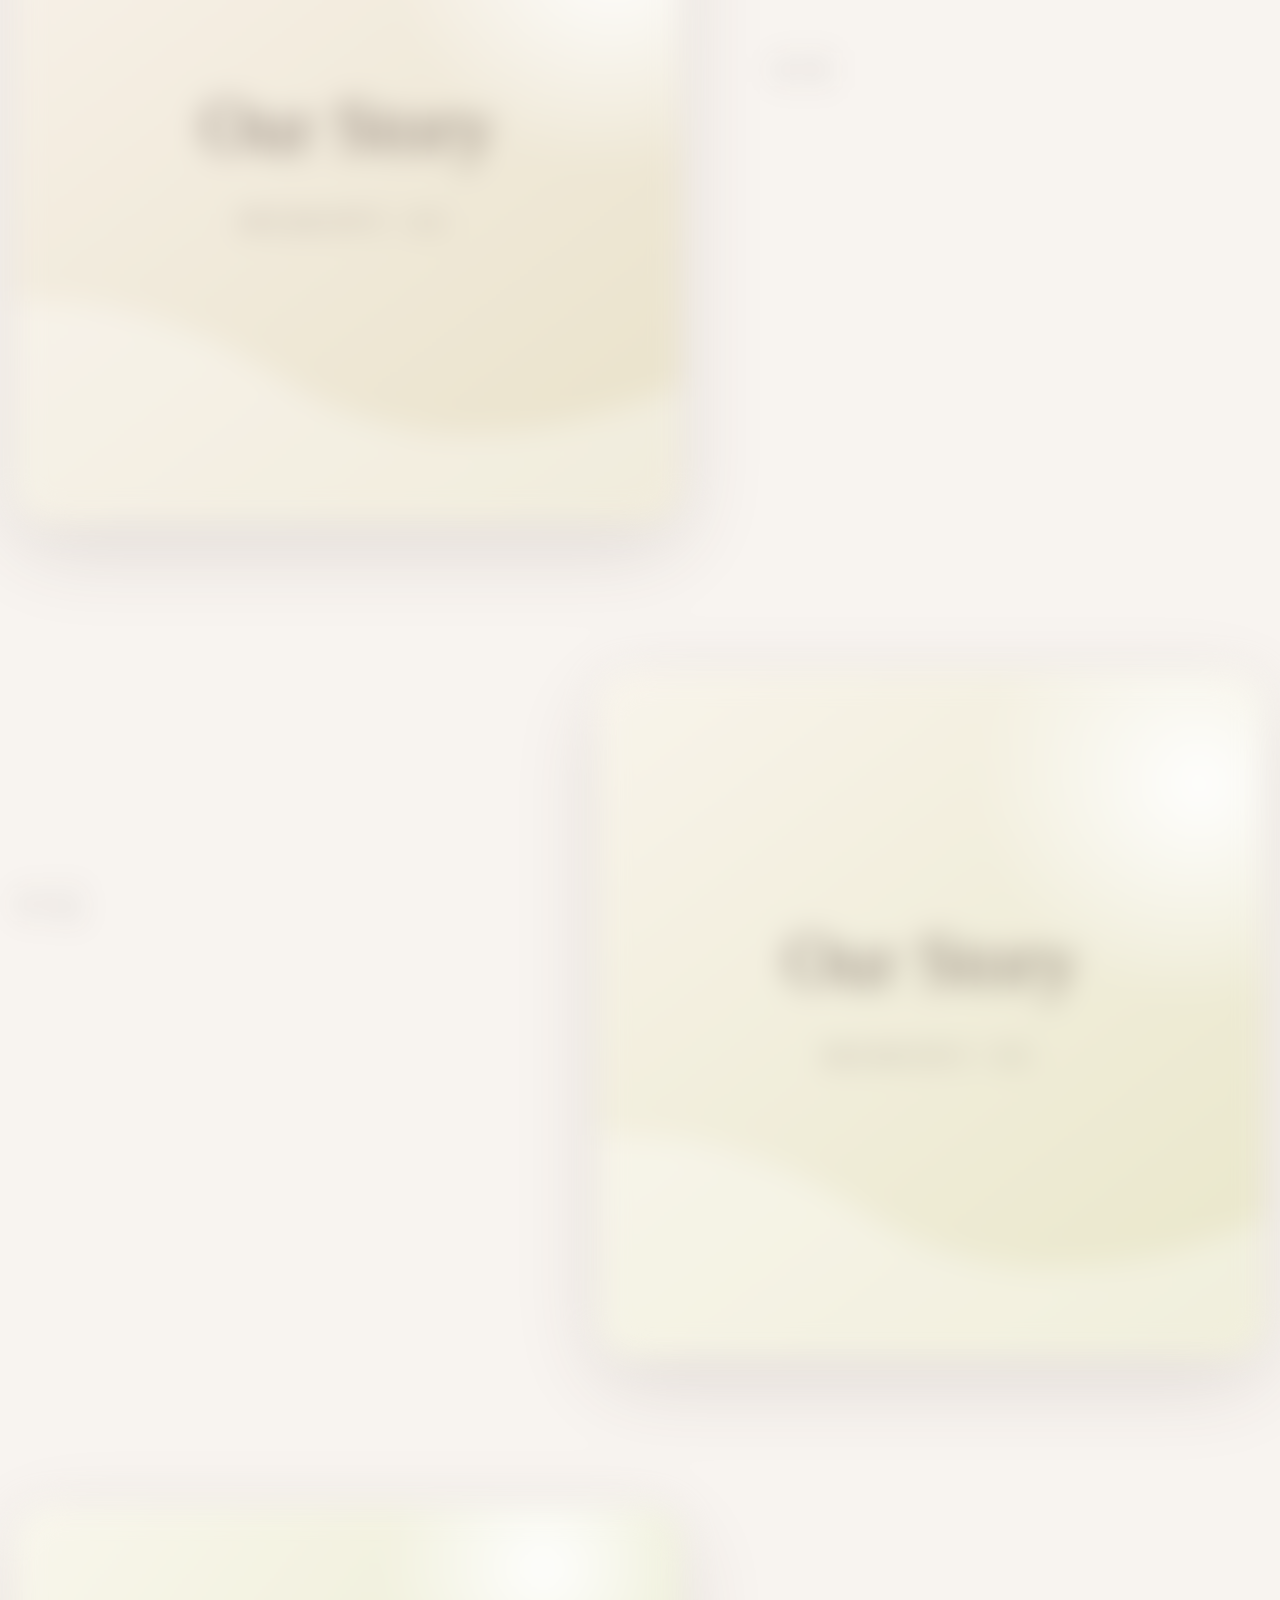
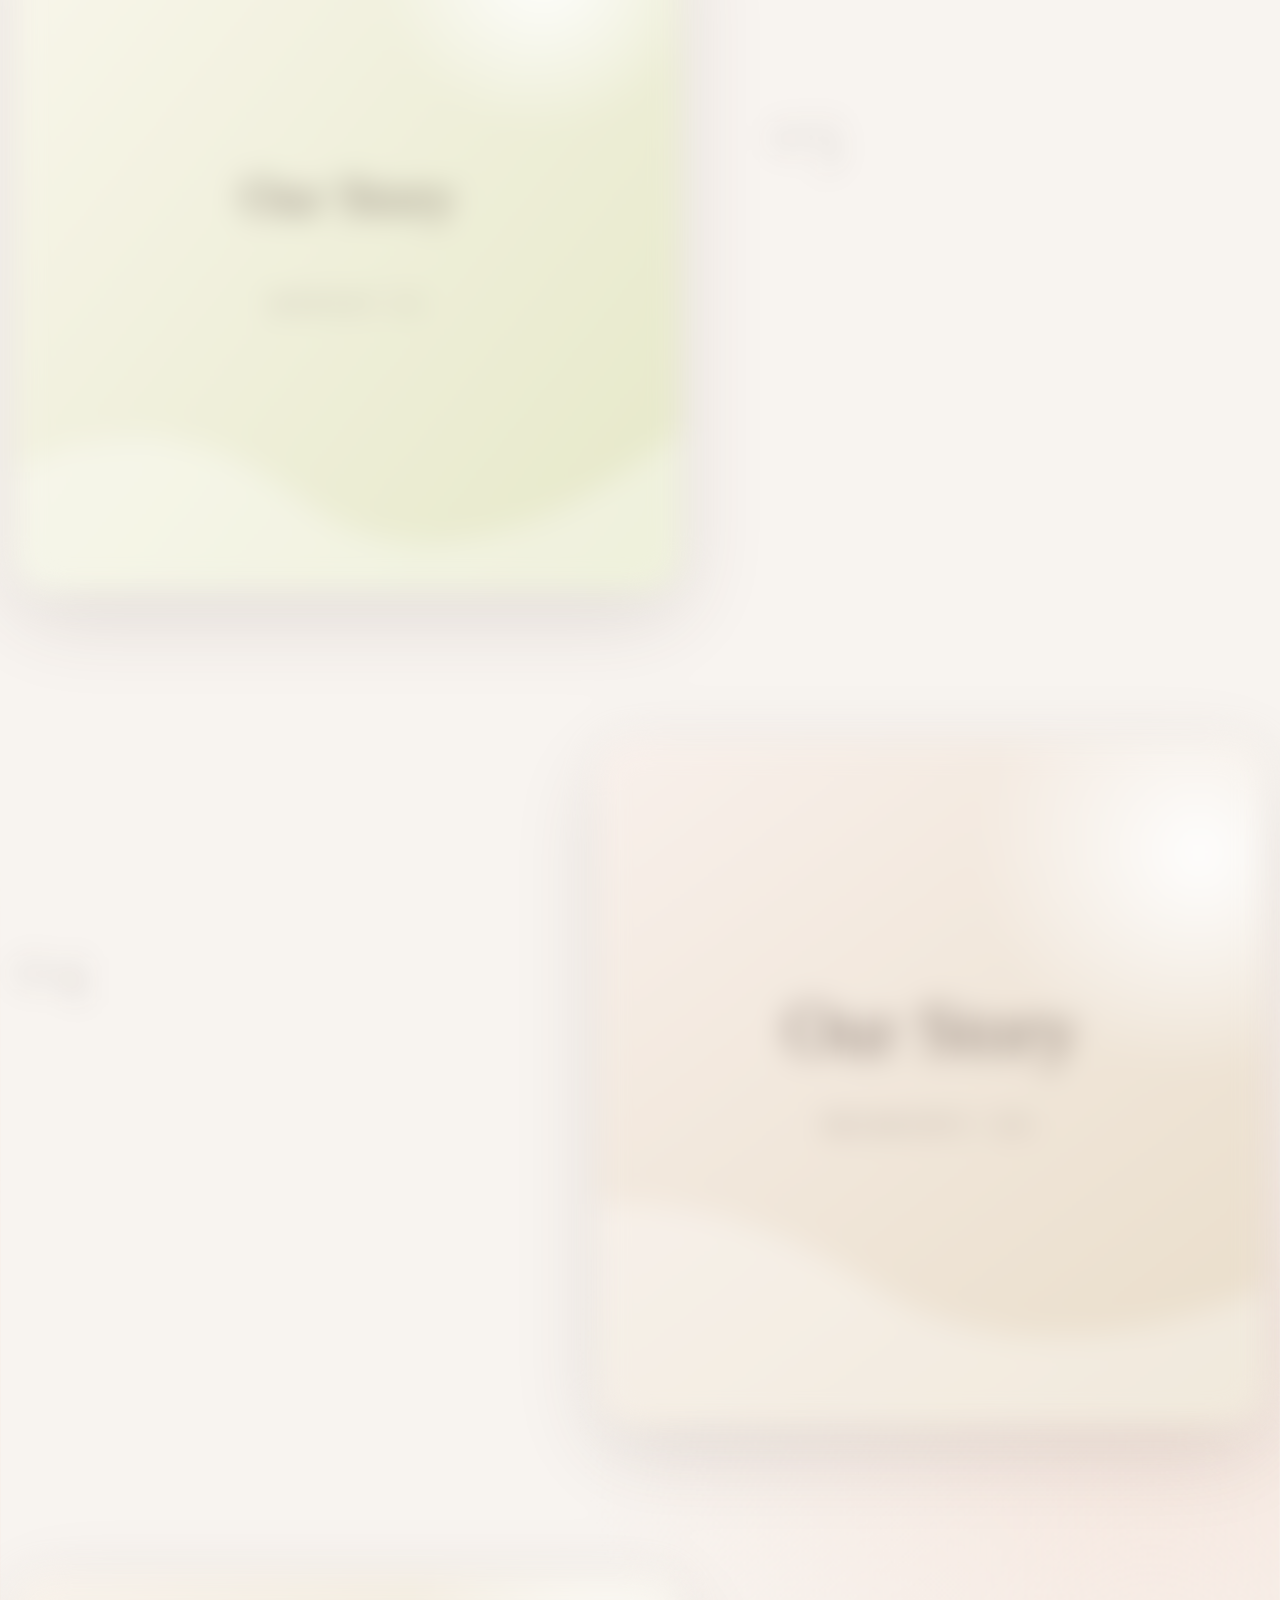
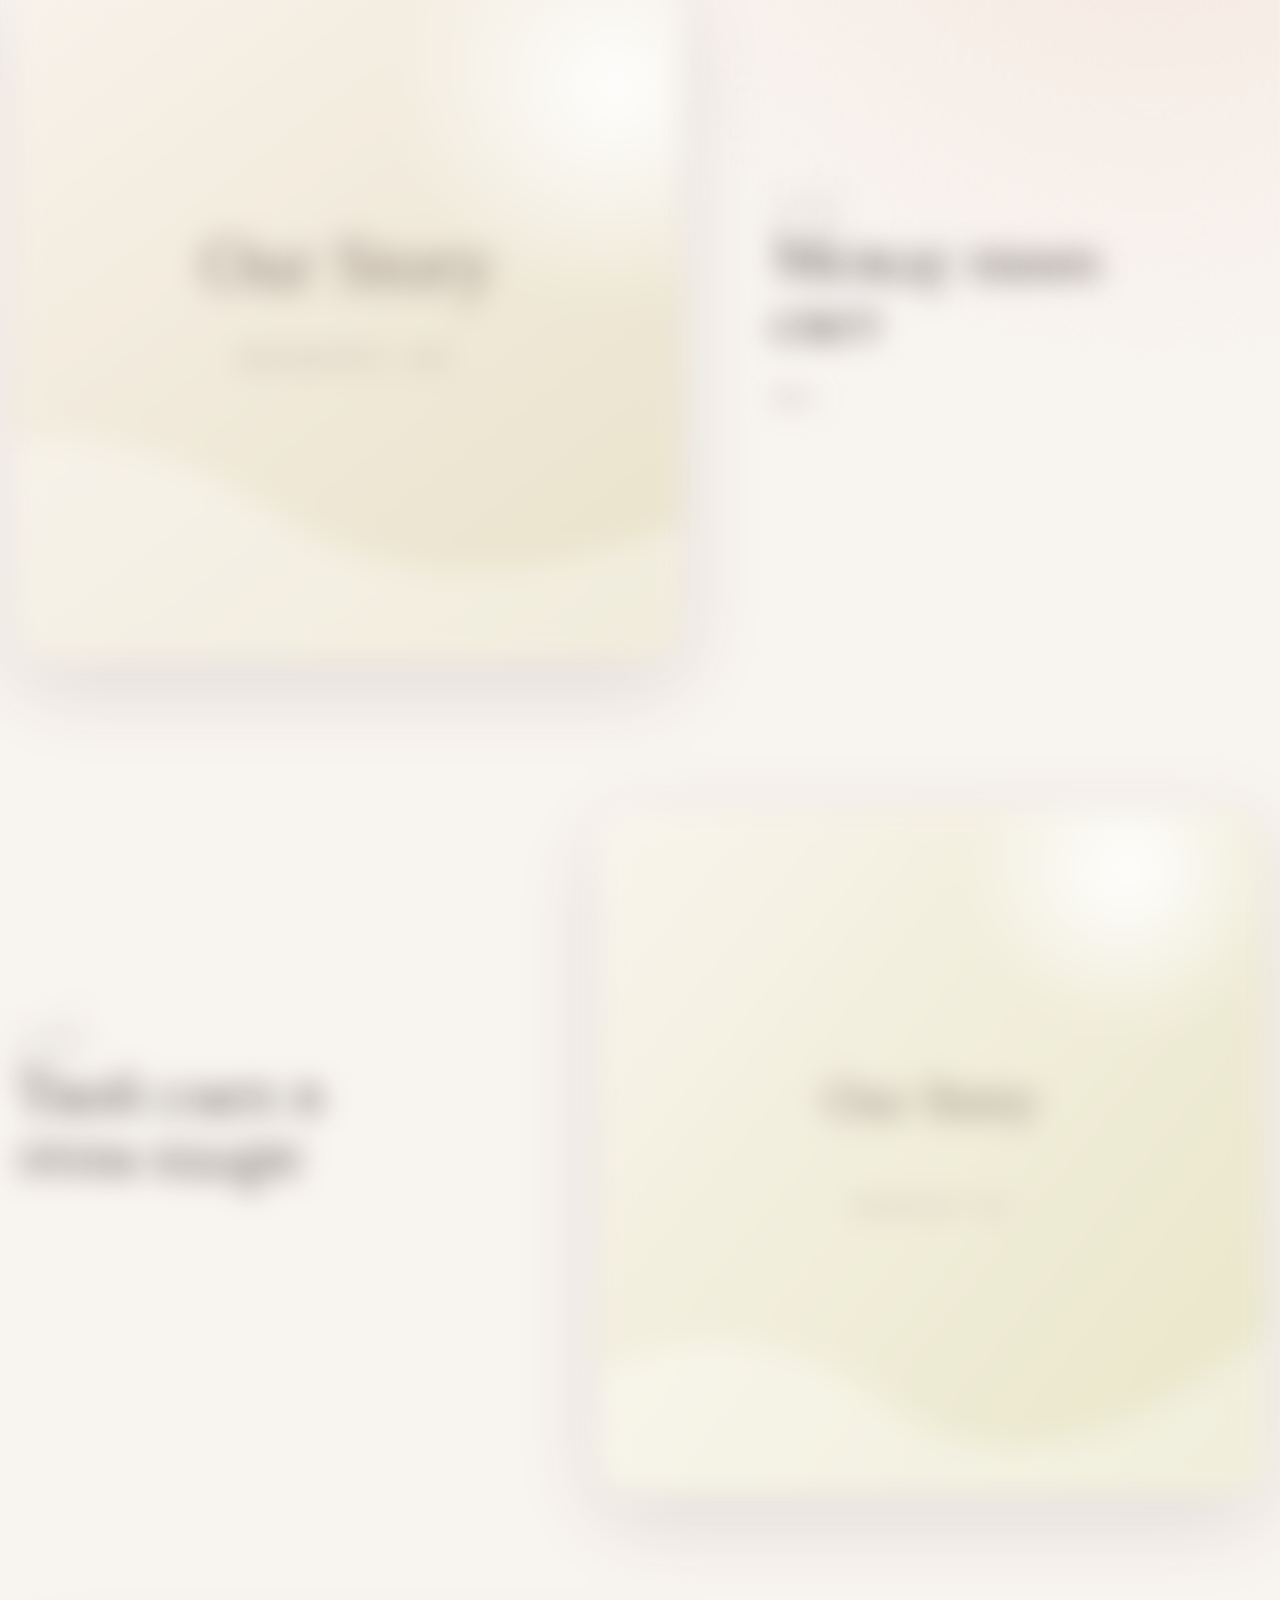
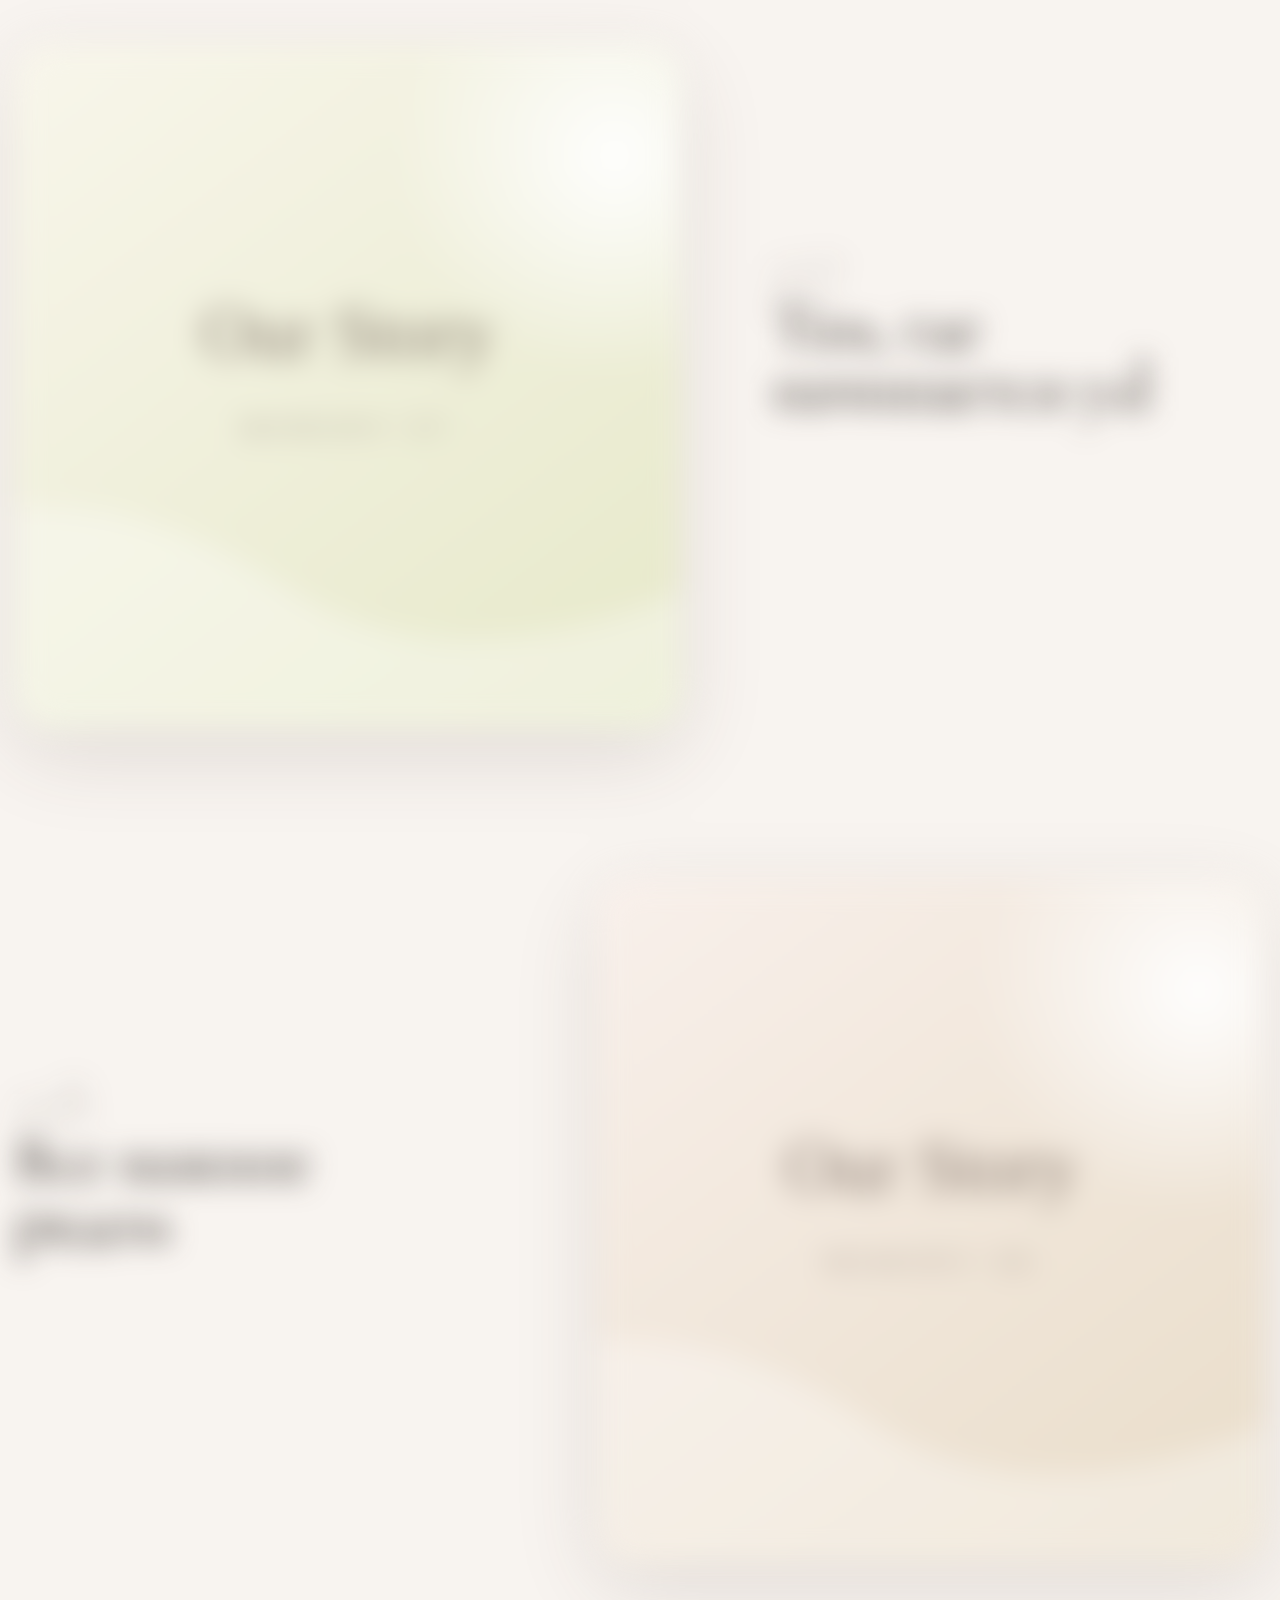
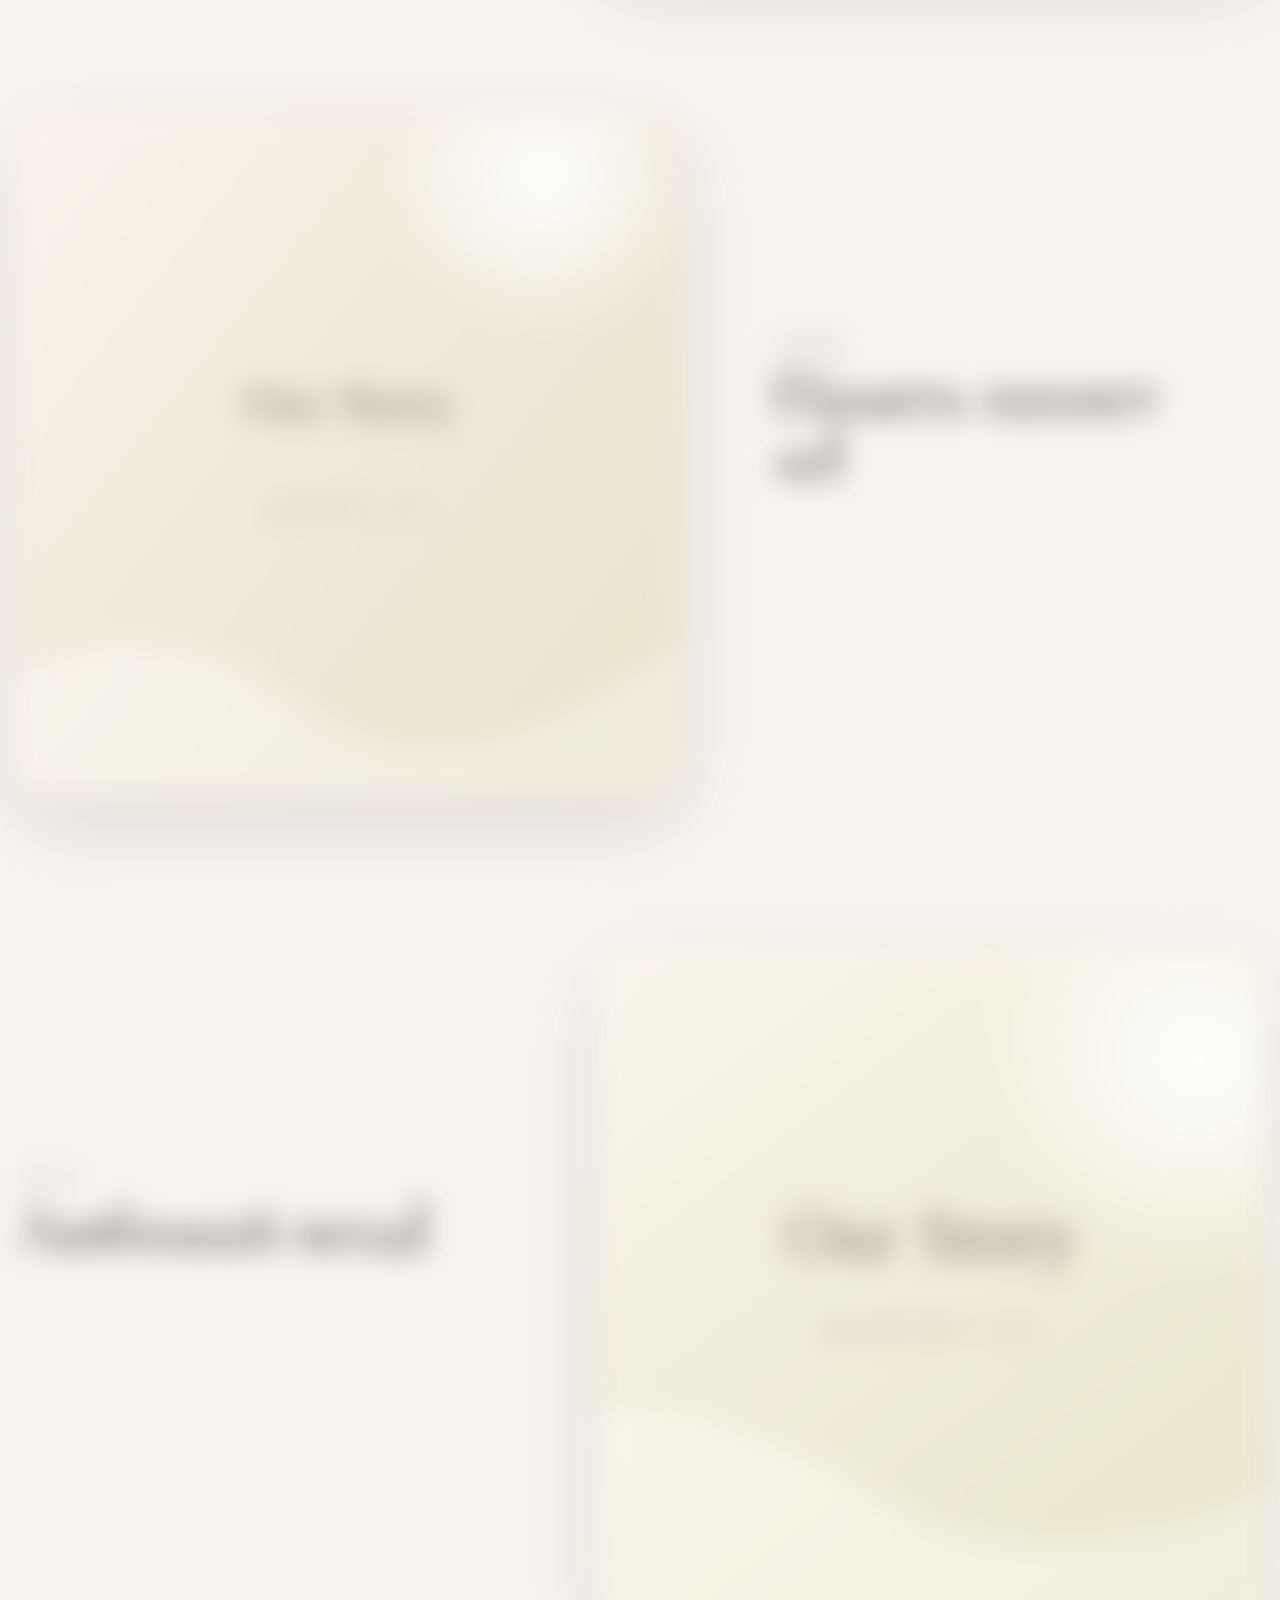
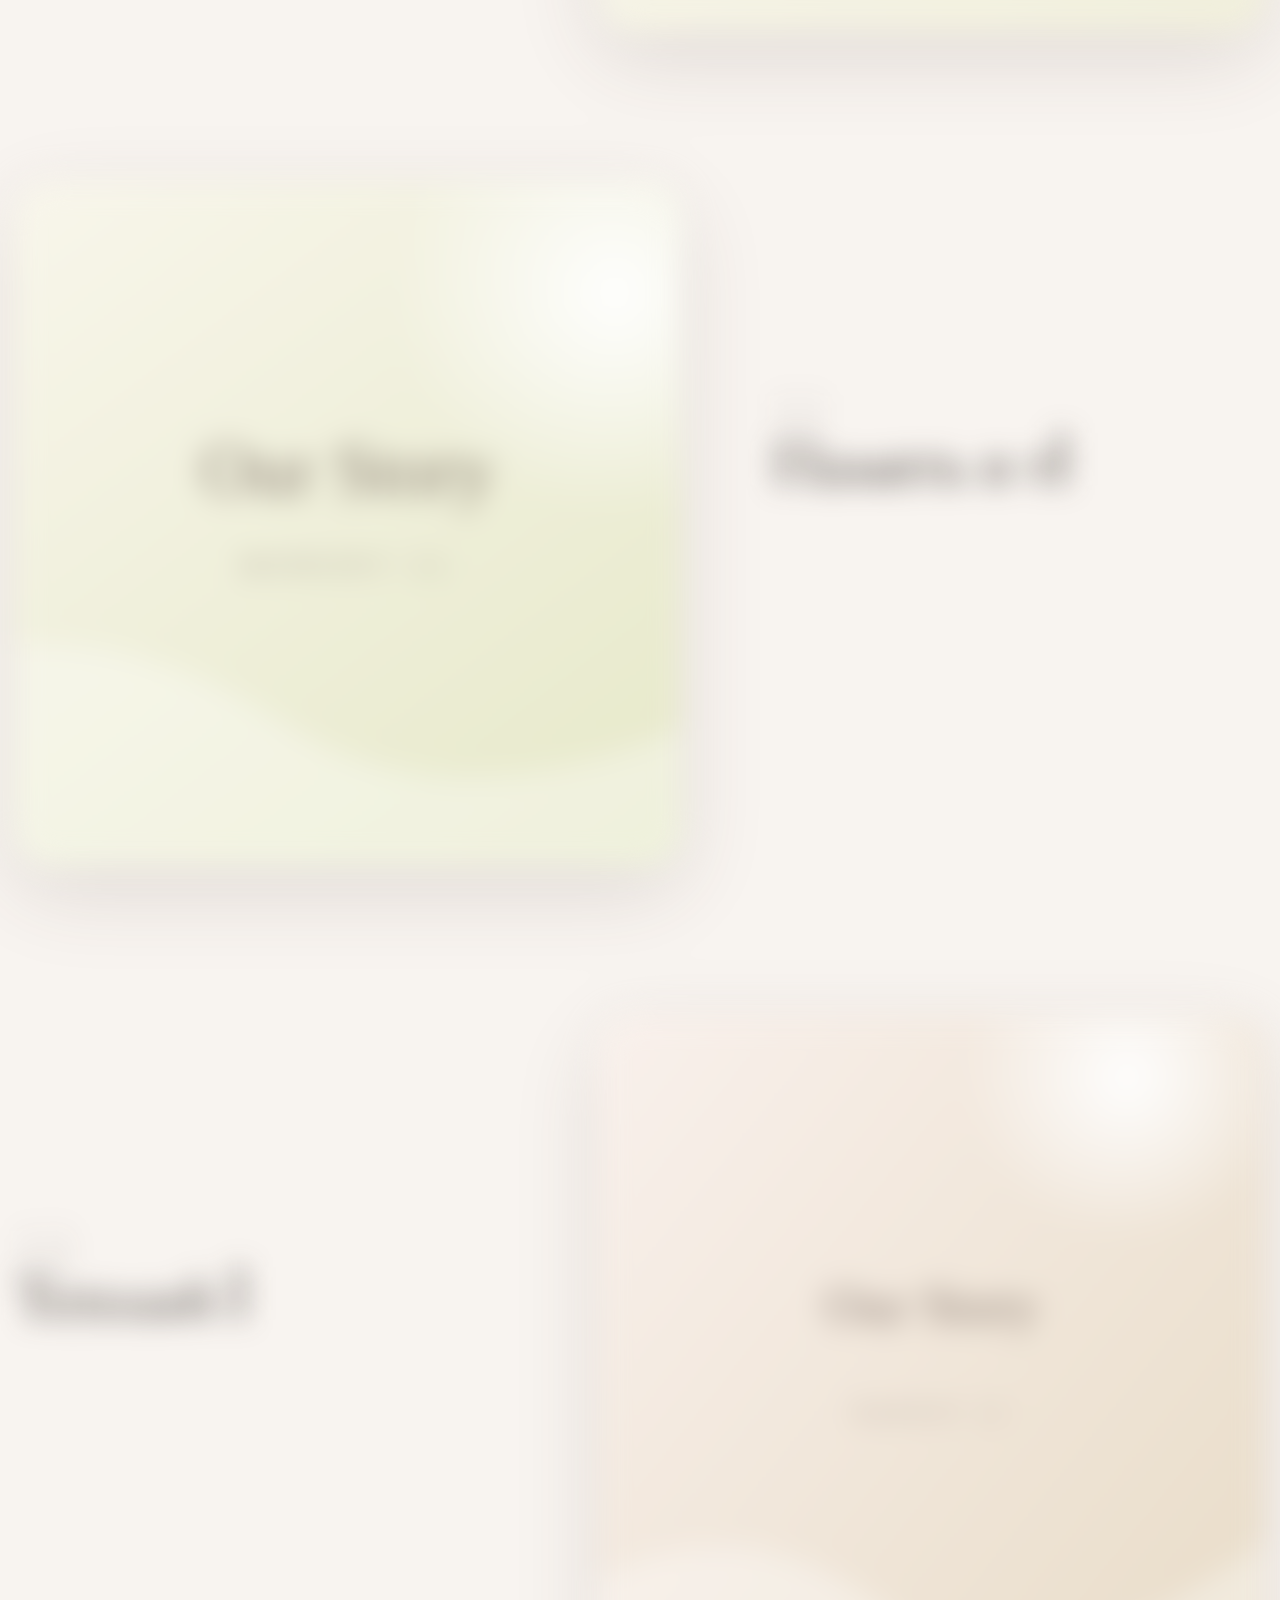
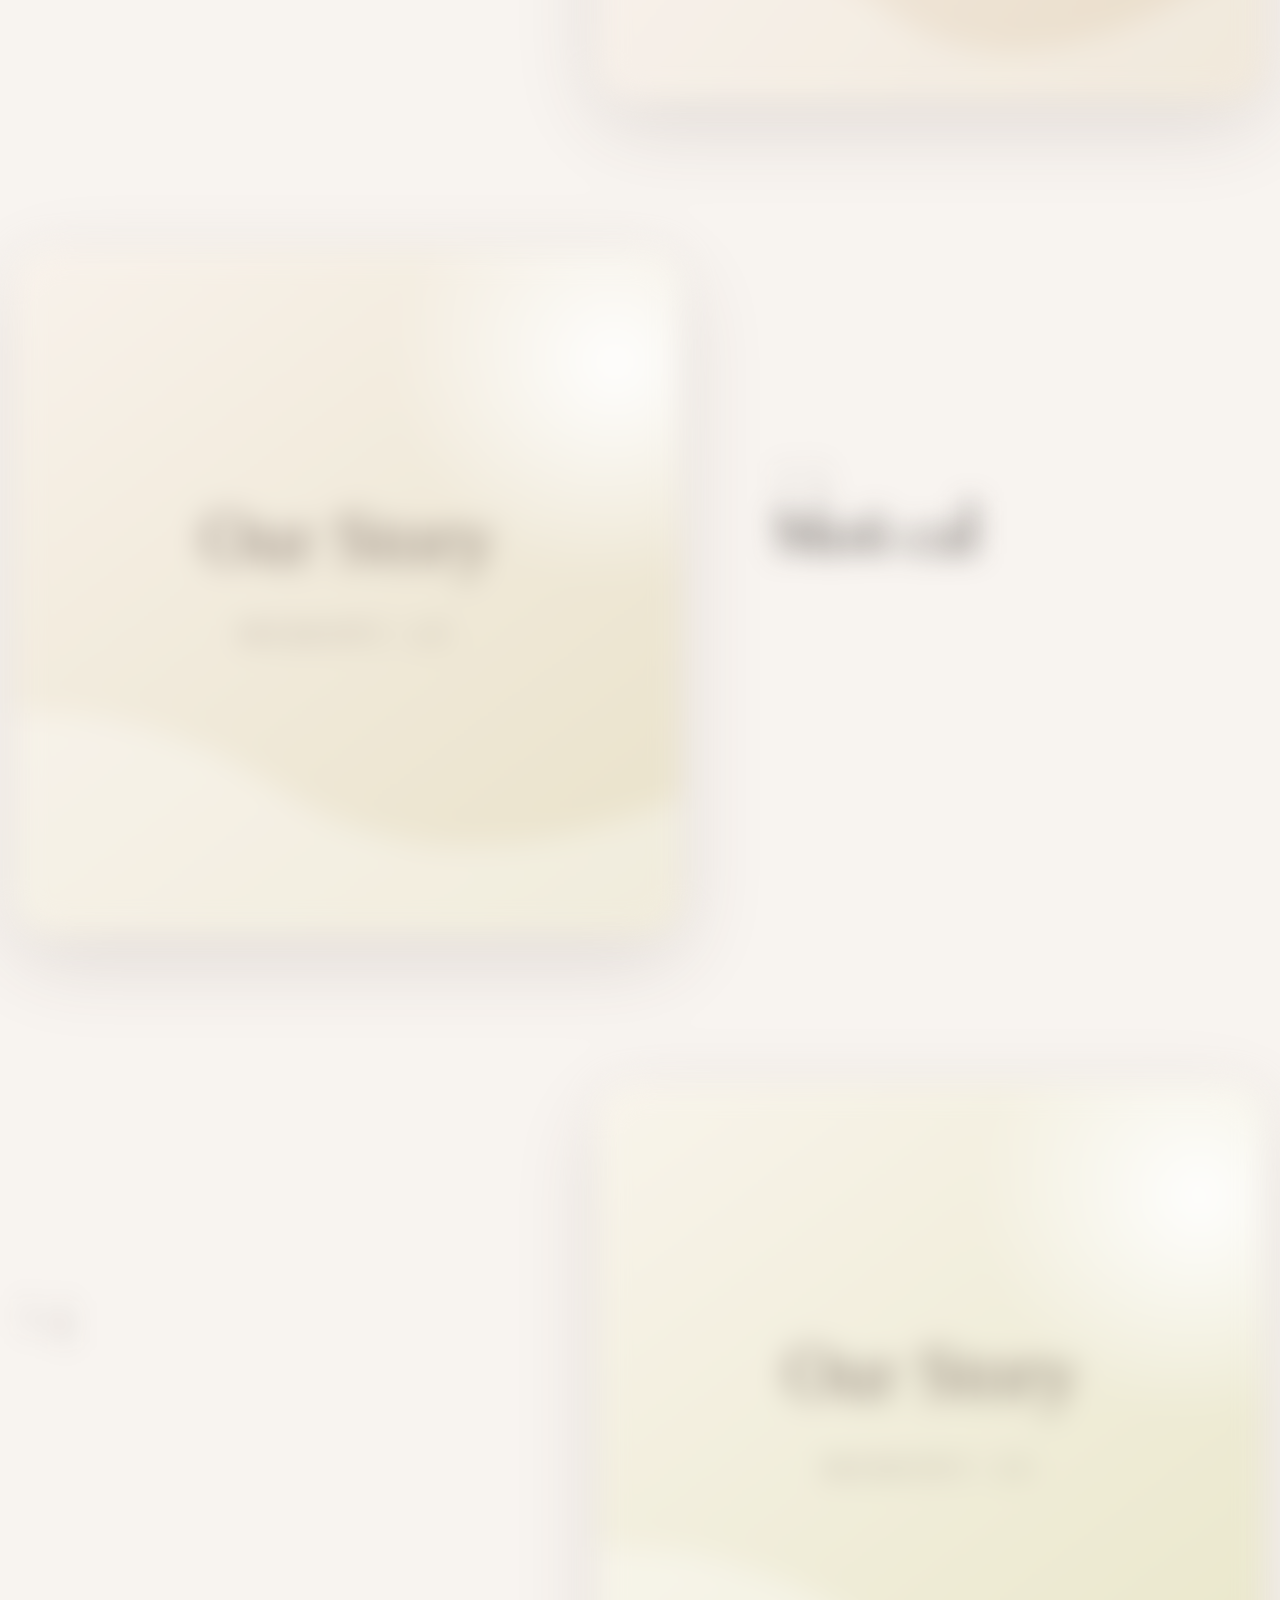
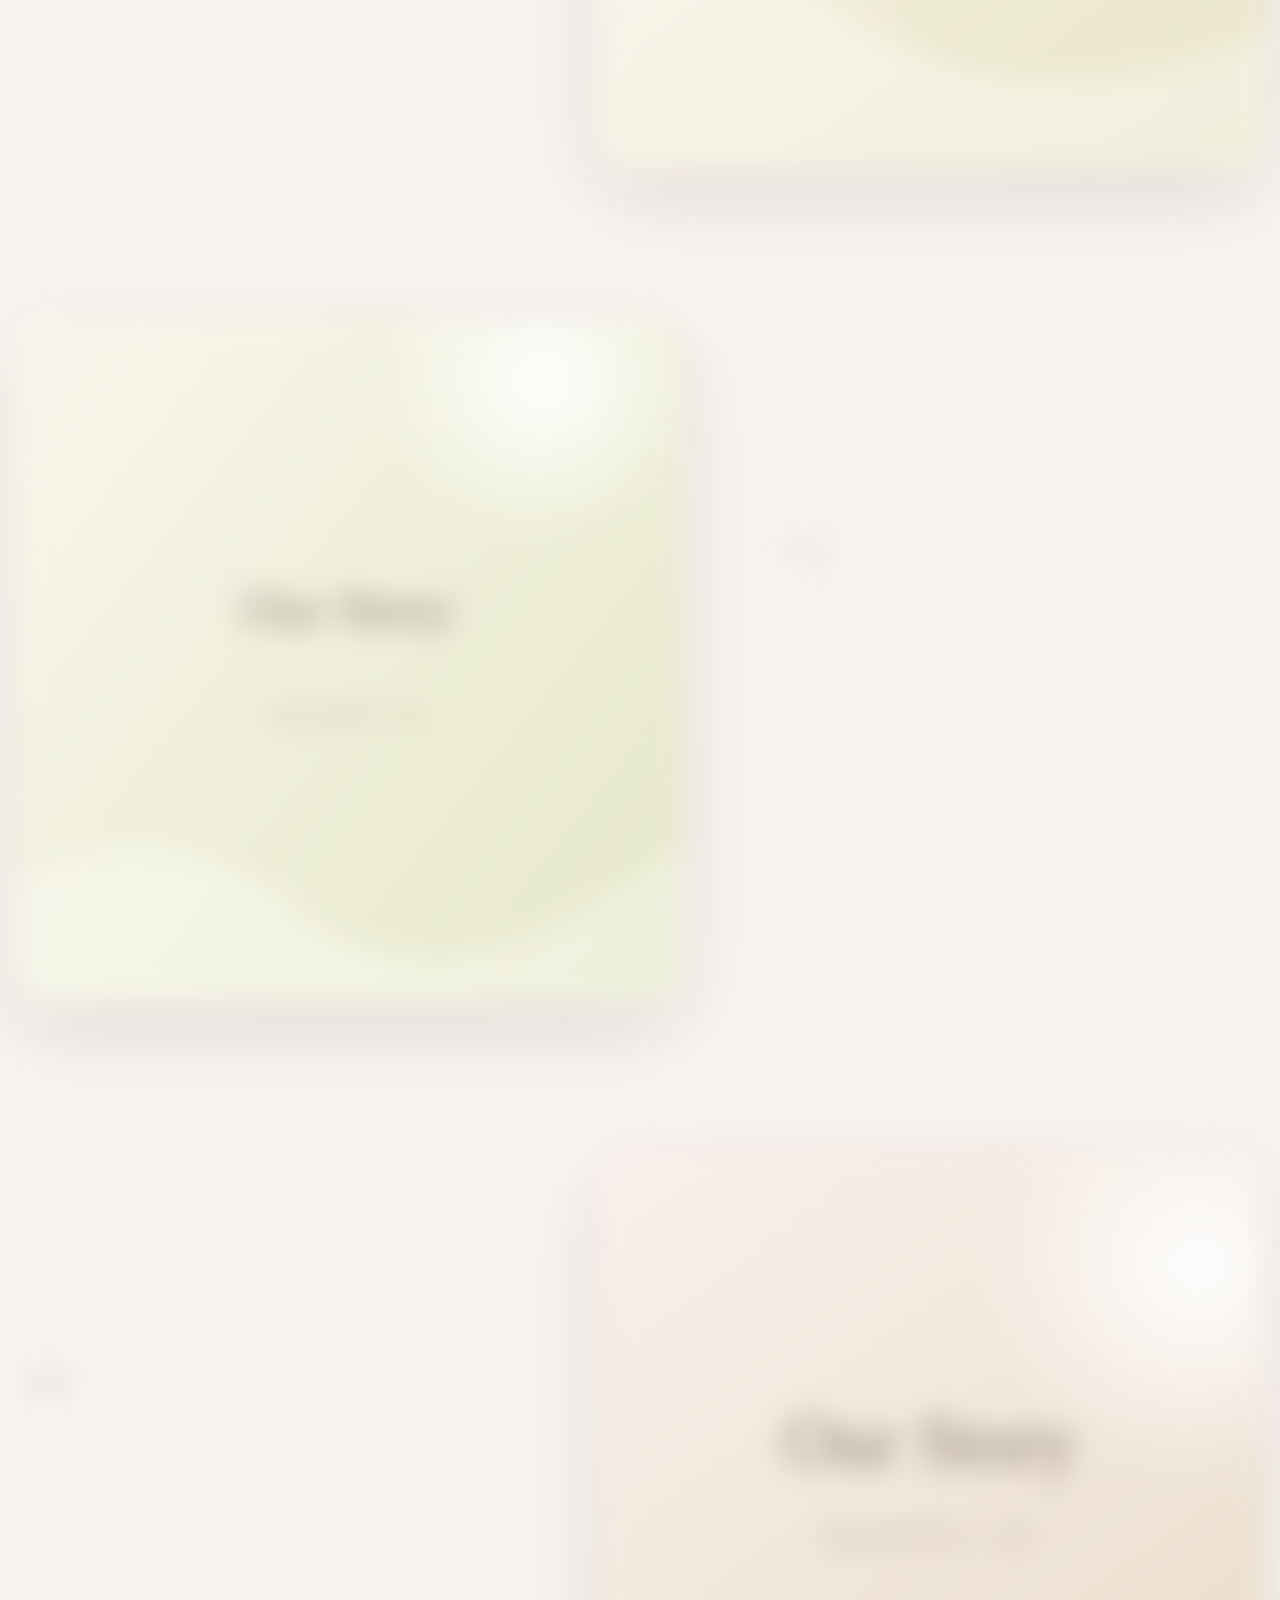
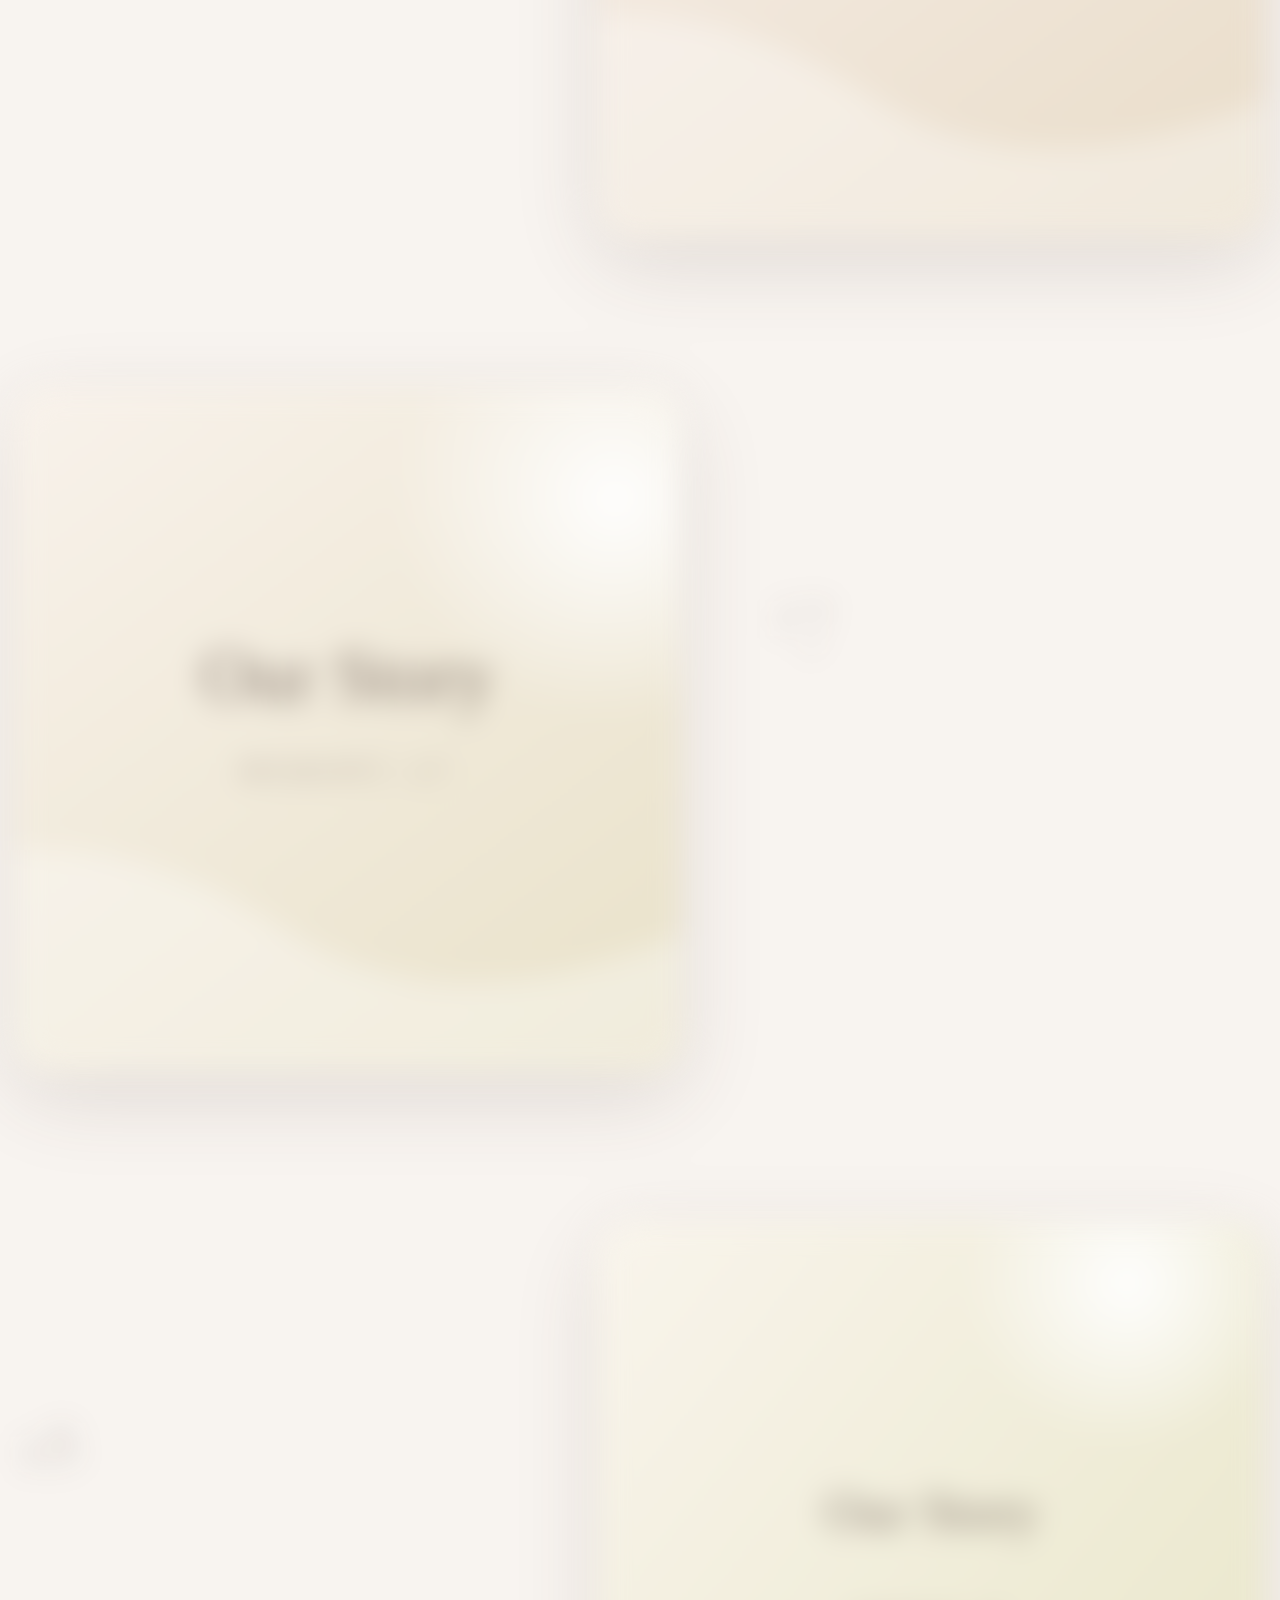
==== commit 41c374a9: "Discard stale touch swipe layers" ====
--- a/index.html
+++ b/index.html
@@ -15,8 +15,8 @@
   <link rel="icon" href="favicon.ico" sizes="any" />
   <link rel="icon" type="image/png" sizes="32x32" href="assets/icons/favicon-32.png" />
   <link rel="apple-touch-icon" sizes="180x180" href="assets/icons/favicon-180.png" />
-  <script defer src="assets/js/freshness.js?v=20260811-140551"></script>
-  <link rel="stylesheet" href="assets/css/styles.css?v=20260811-140551" />
+  <script defer src="assets/js/freshness.js?v=20260811-142444"></script>
+  <link rel="stylesheet" href="assets/css/styles.css?v=20260811-142444" />
 </head>
 <body class="locked">
 
@@ -141,6 +141,6 @@
     <button class="lightbox-nav next glass" id="lightboxNext" aria-label="Следующее фото">→</button>
   </dialog>
   <div id="toast" class="toast glass"></div>
-  <script src="assets/js/app.js?v=20260811-140551"></script>
+  <script src="assets/js/app.js?v=20260811-142444"></script>
 </body>
 </html>
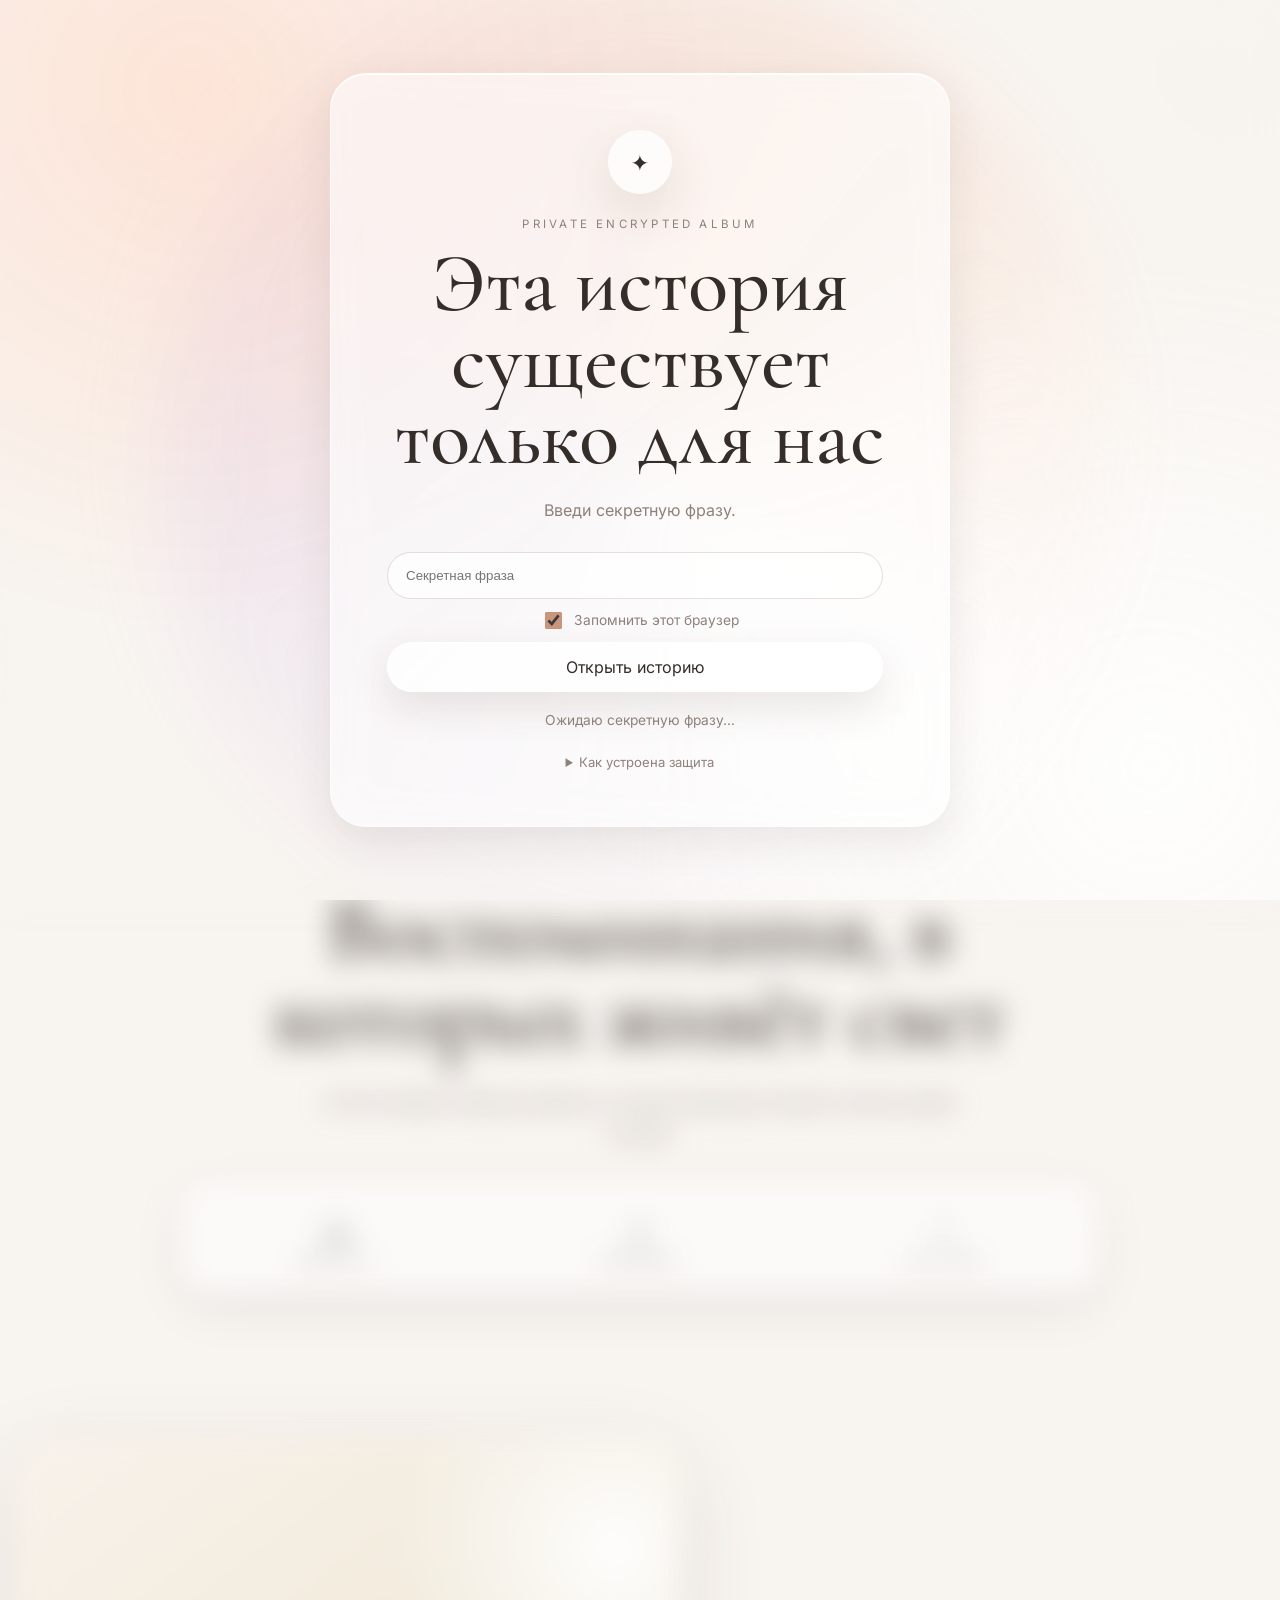
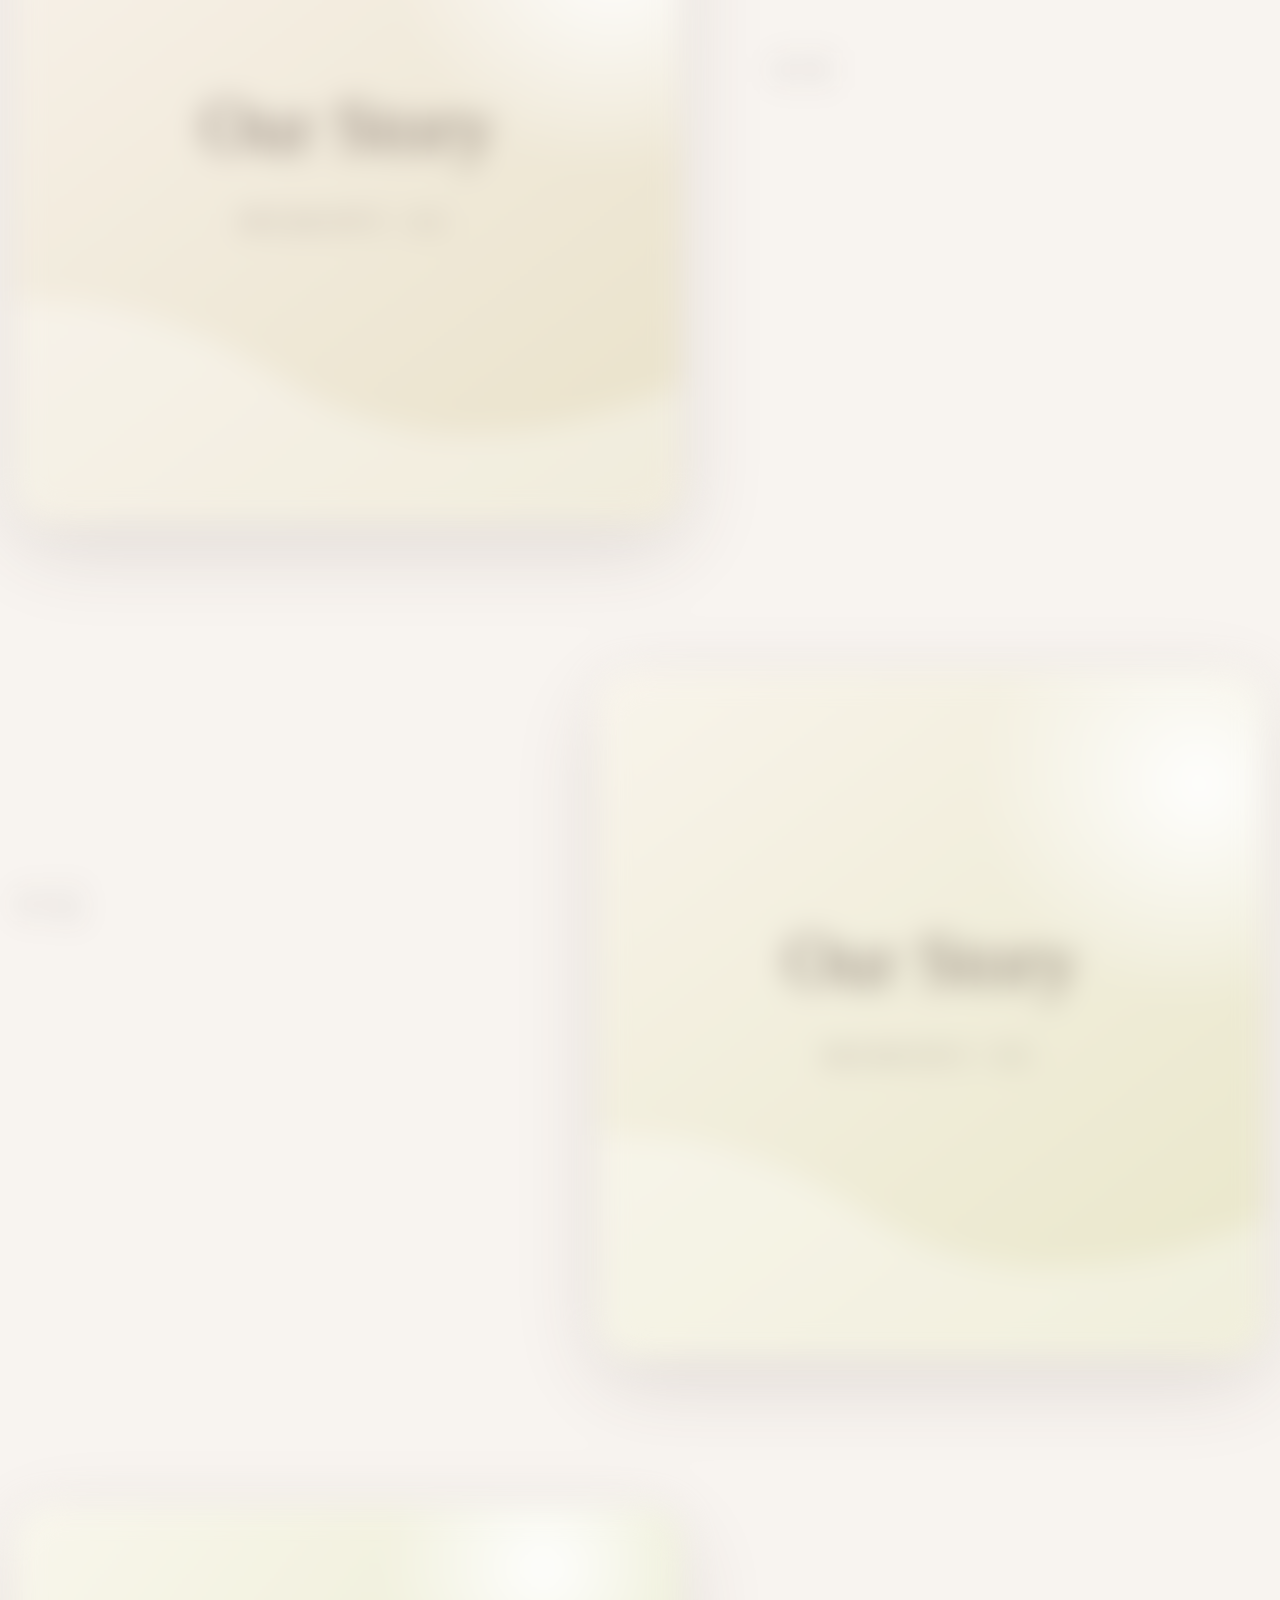
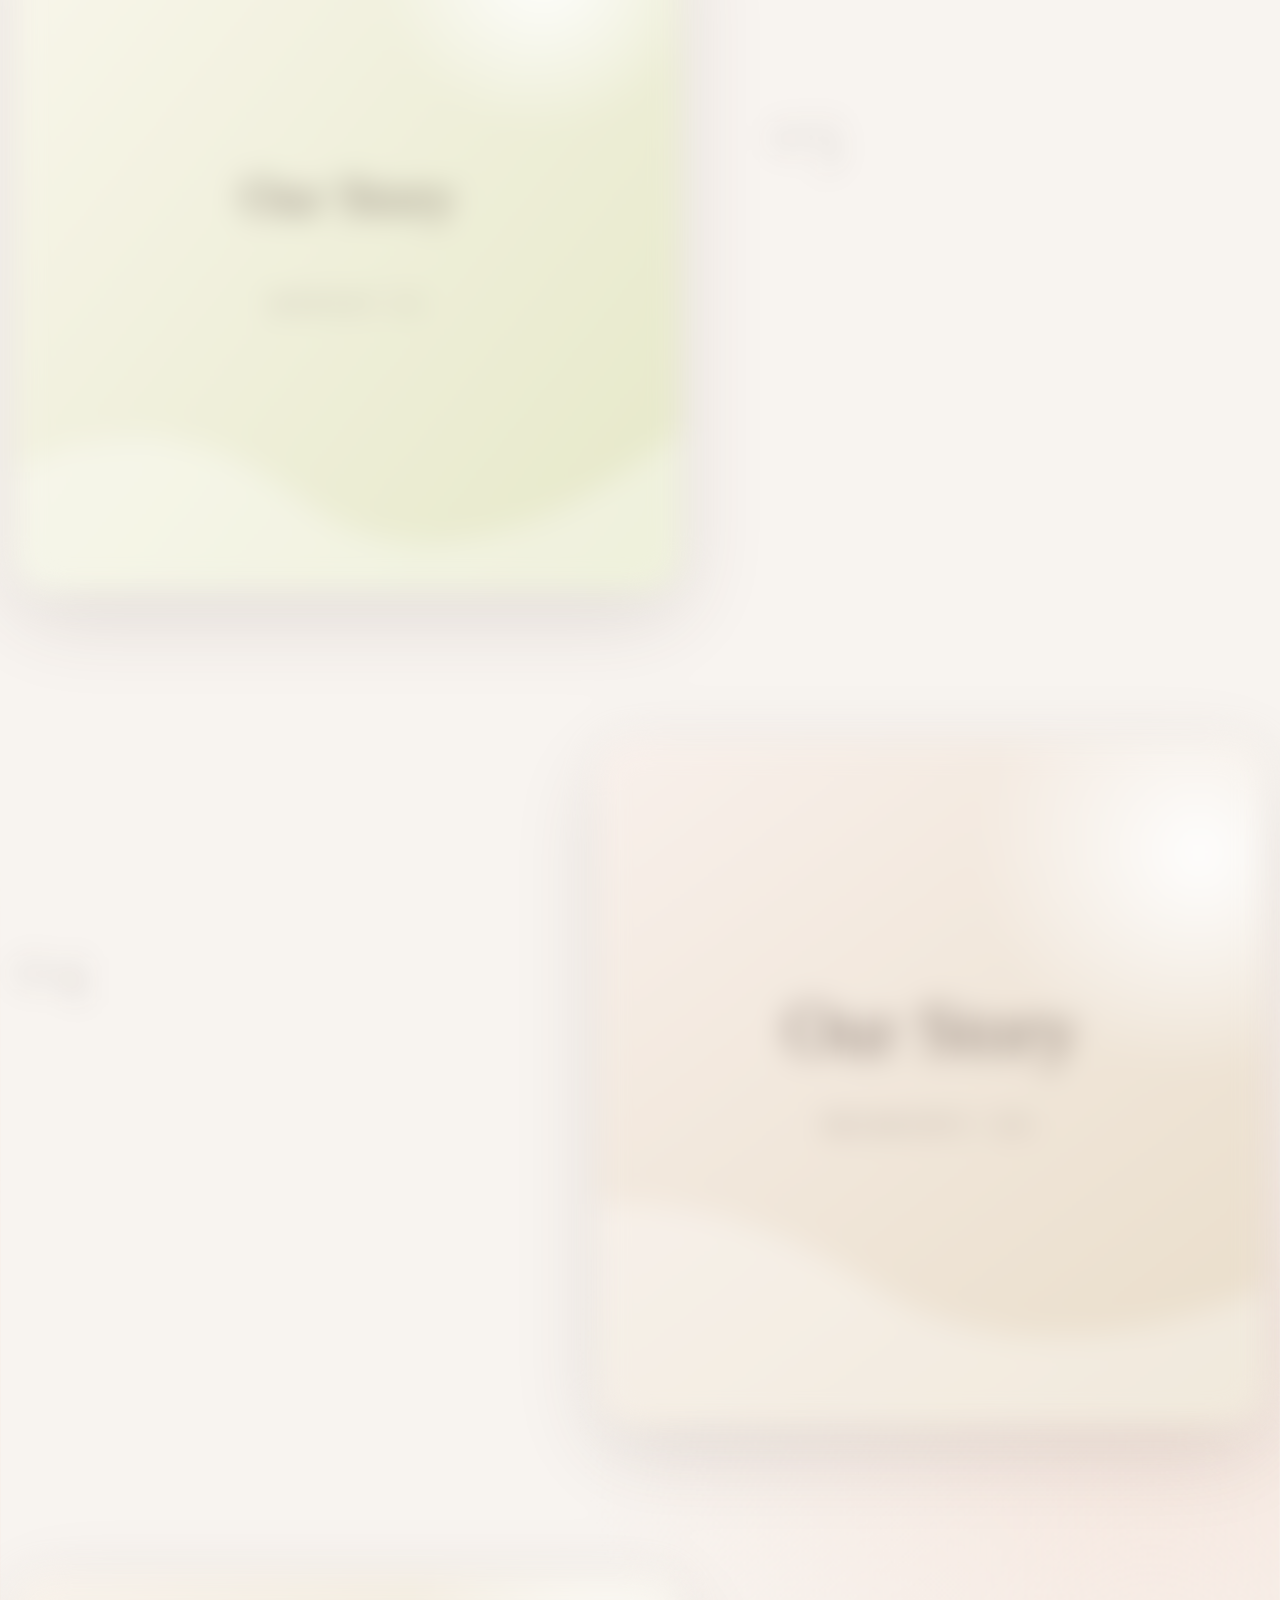
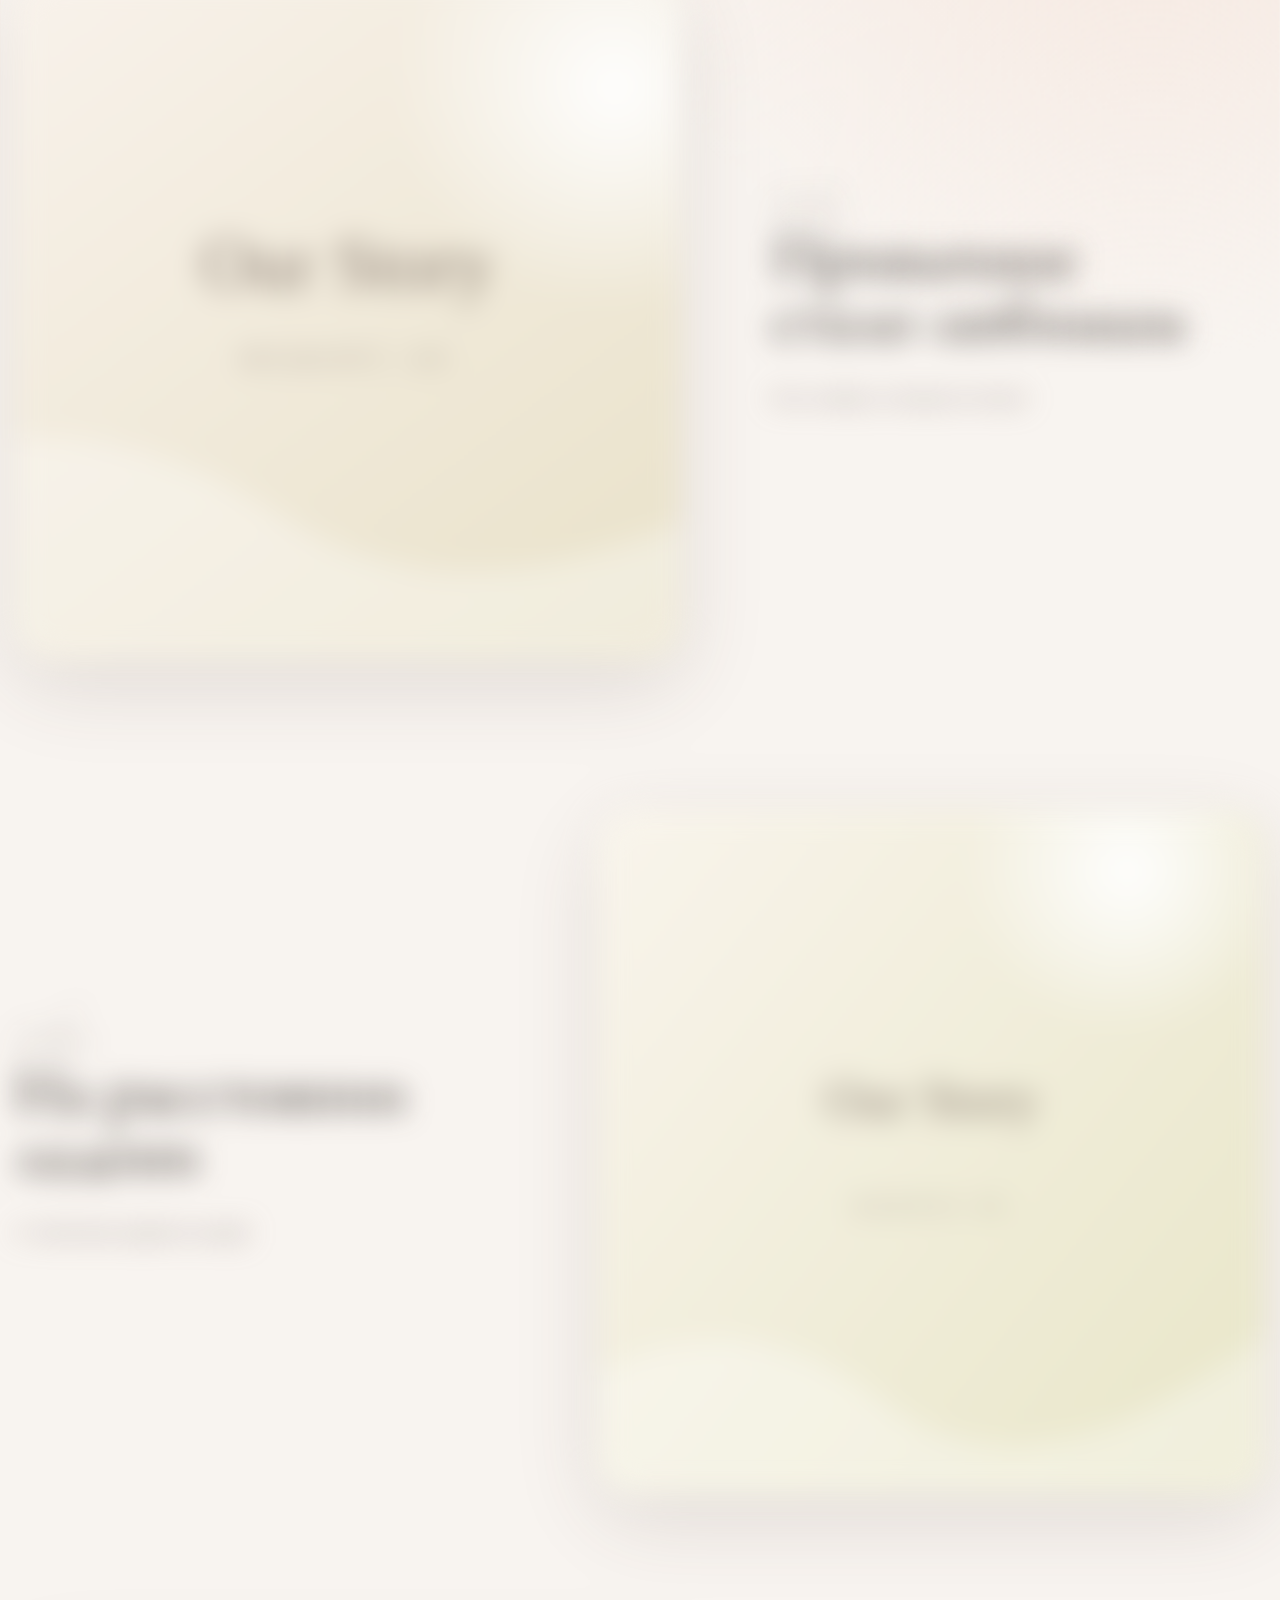
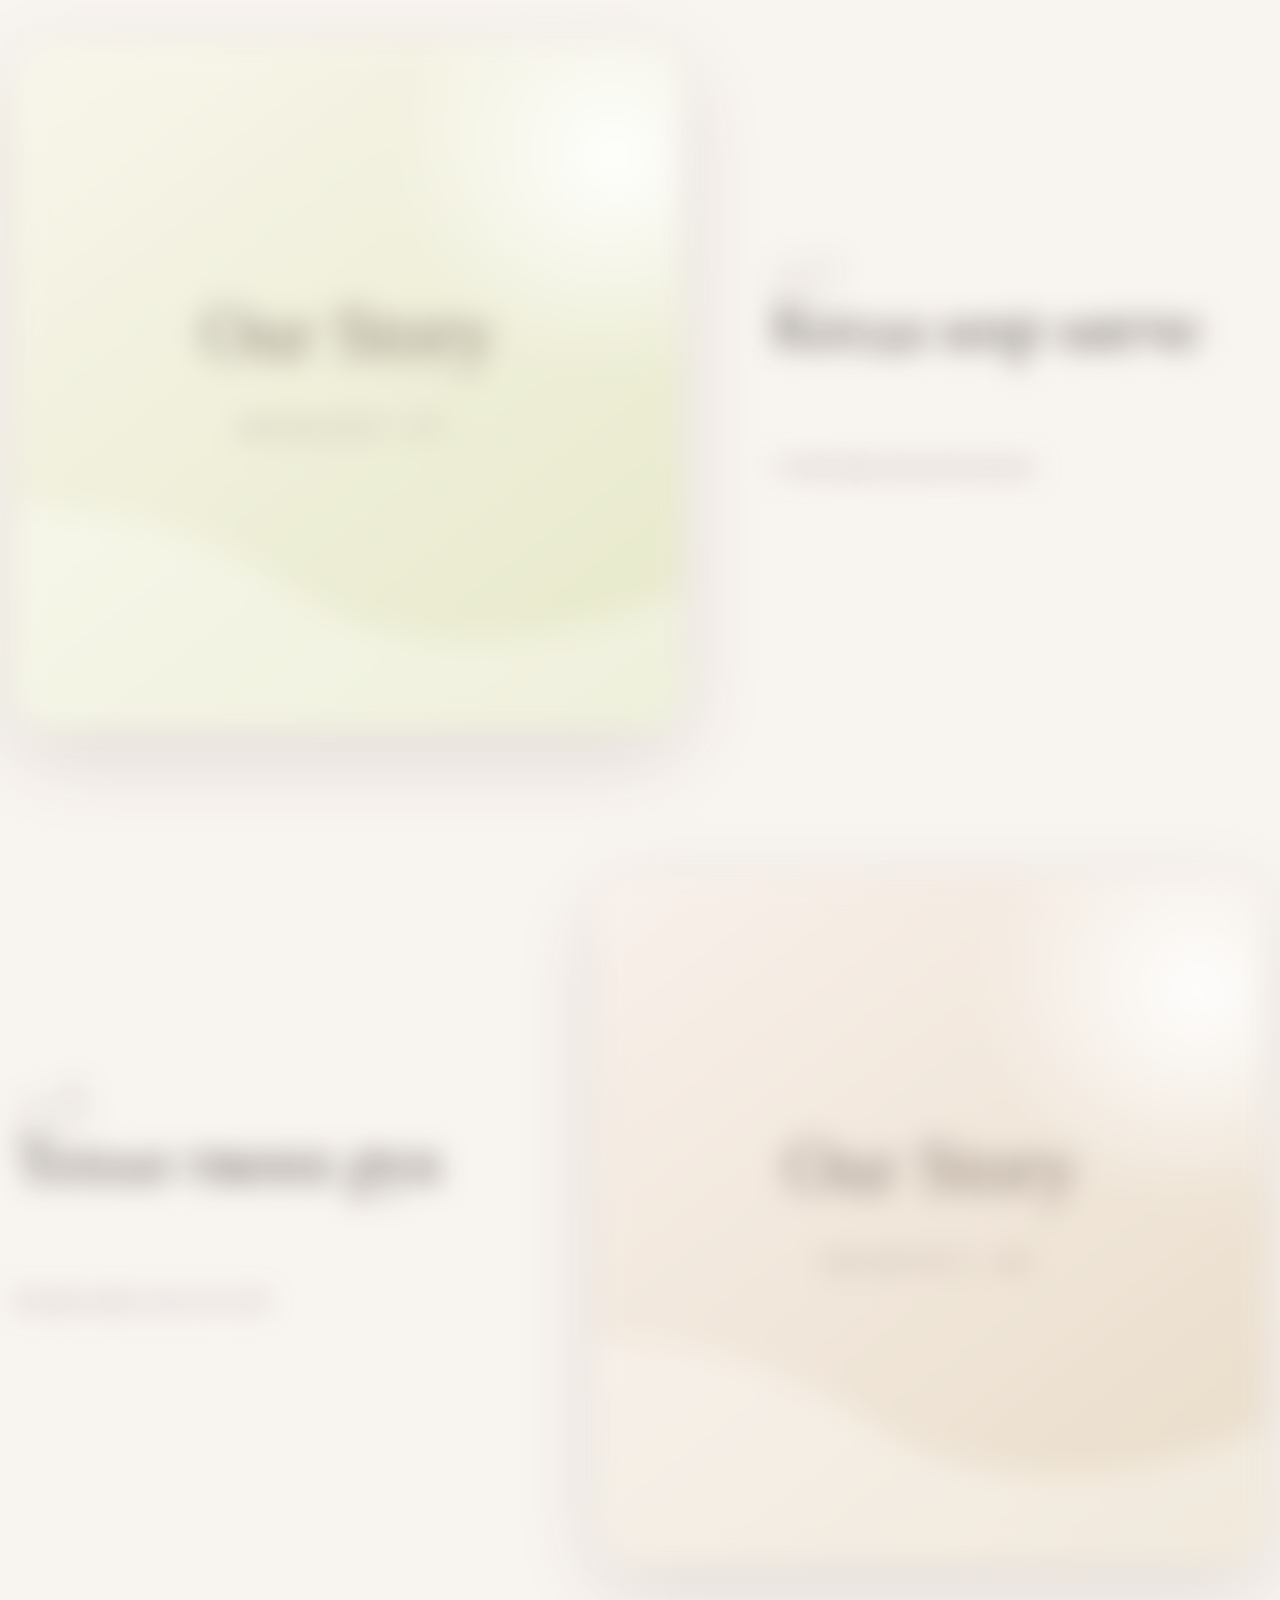
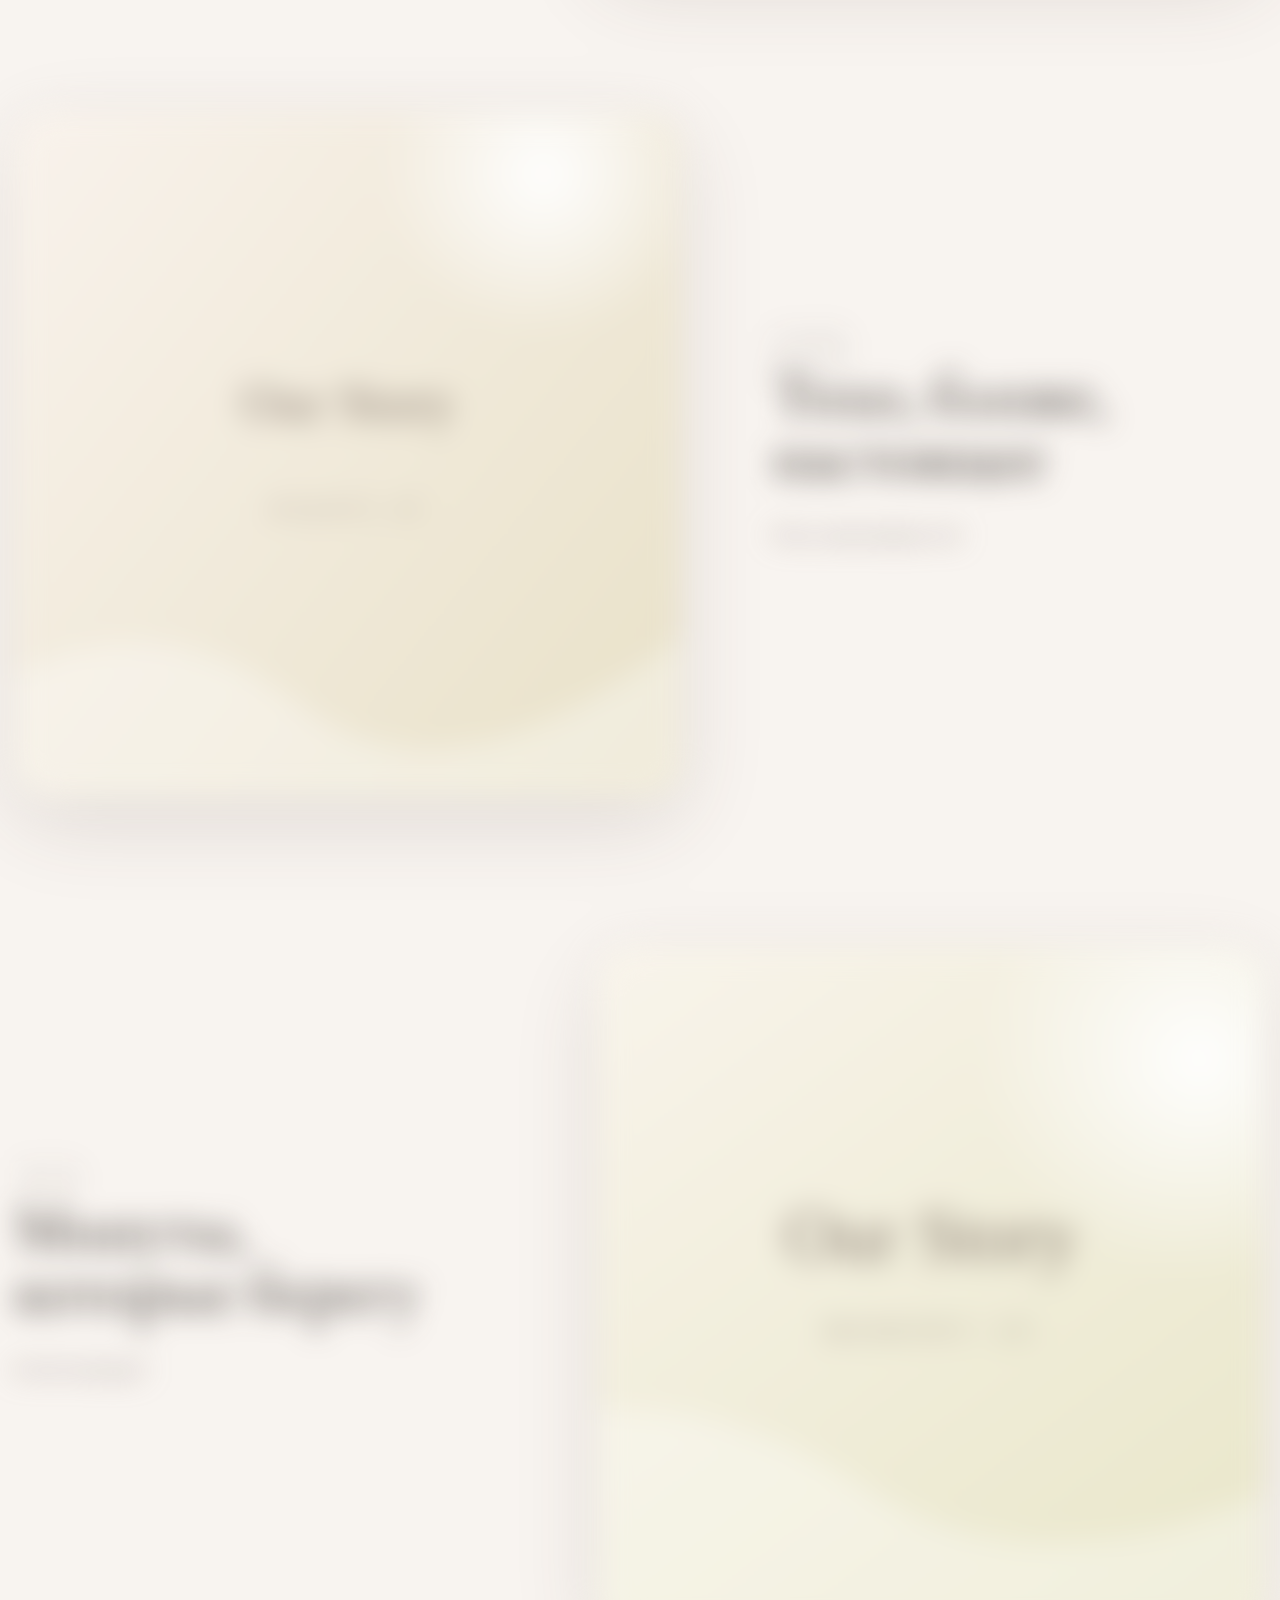
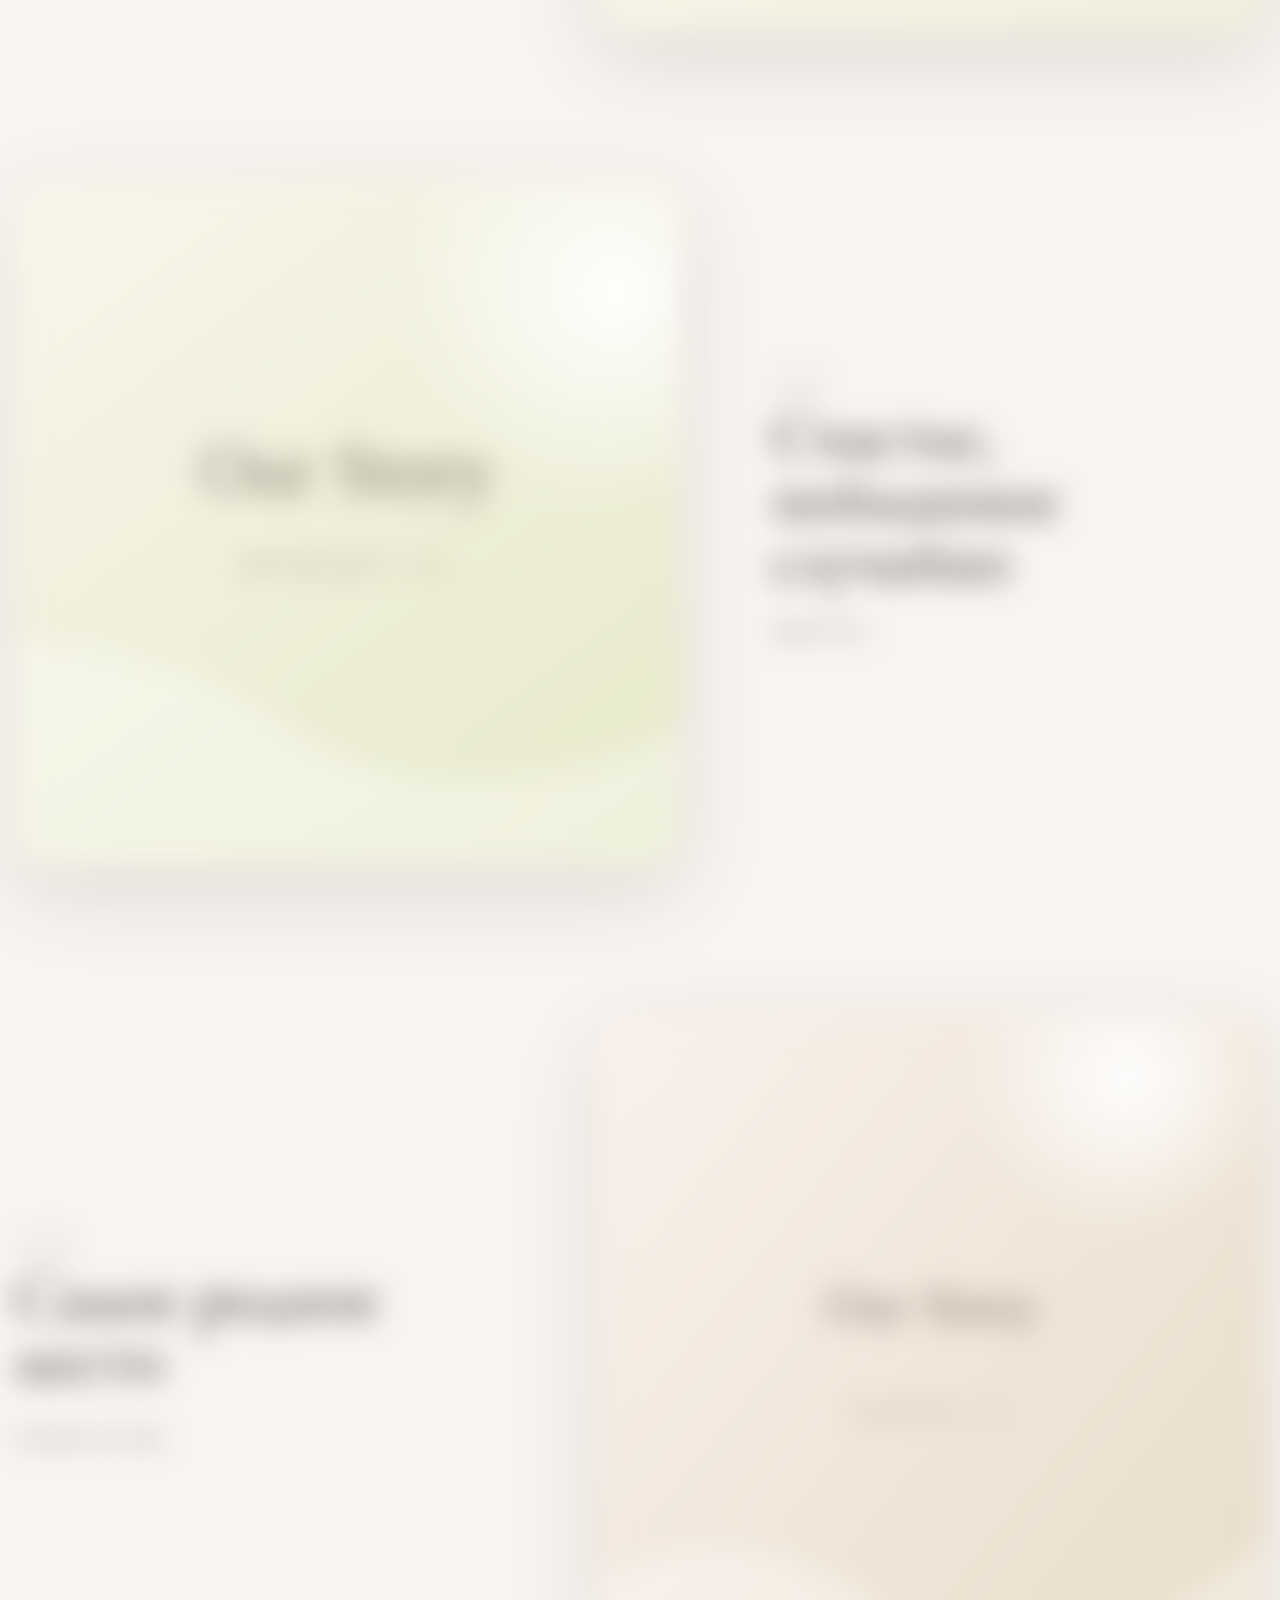
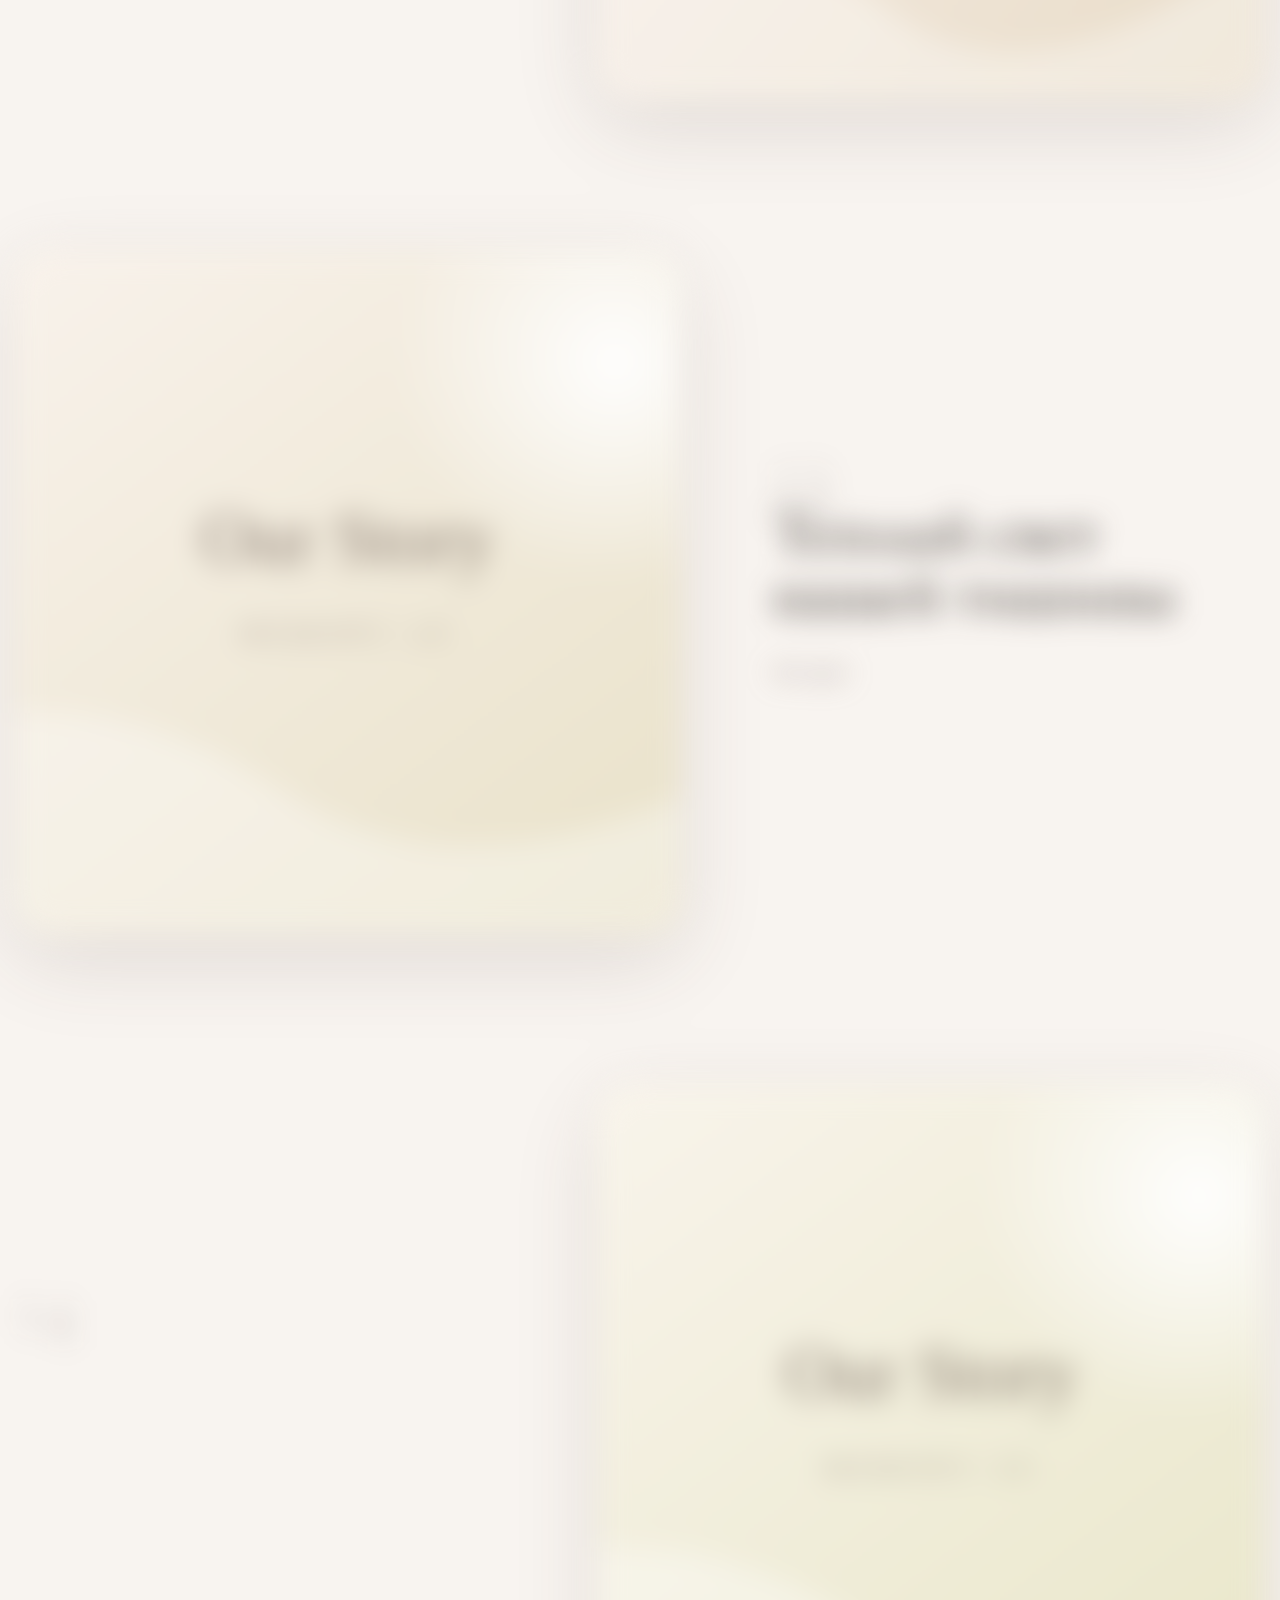
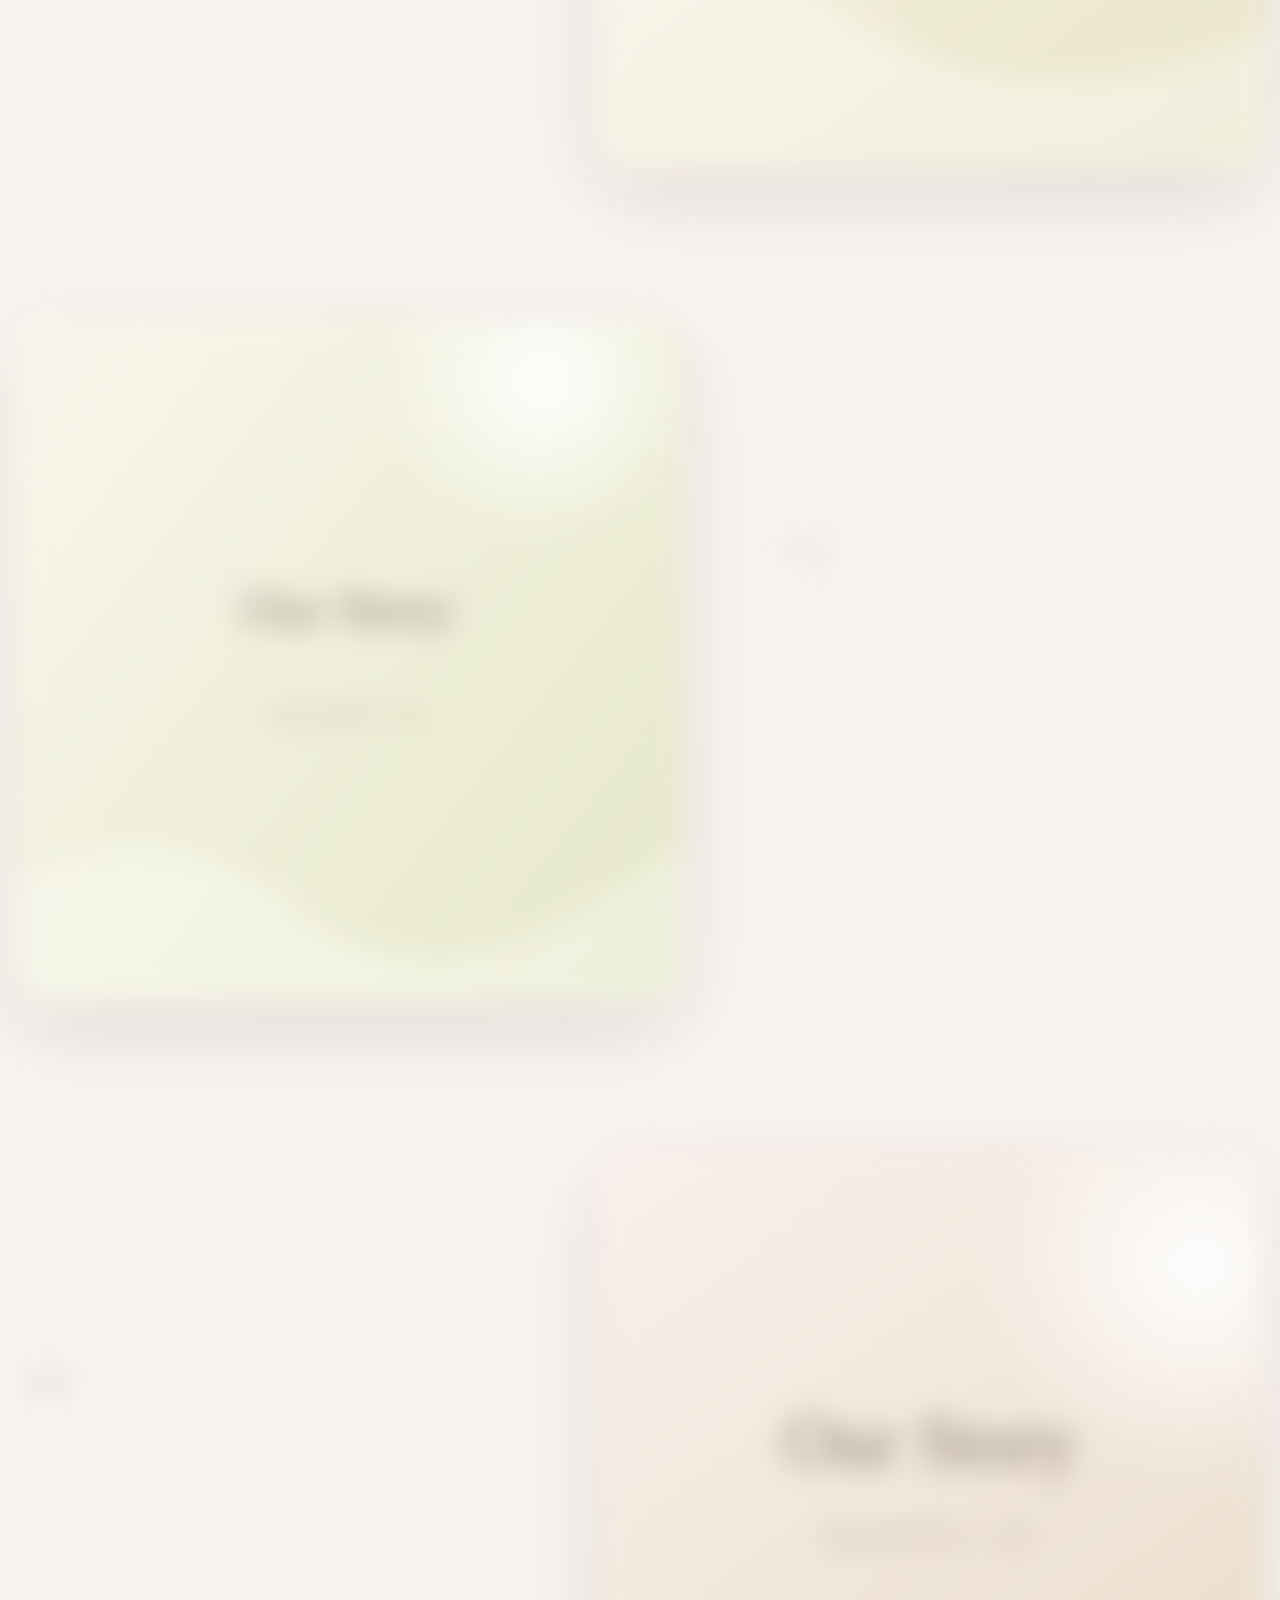
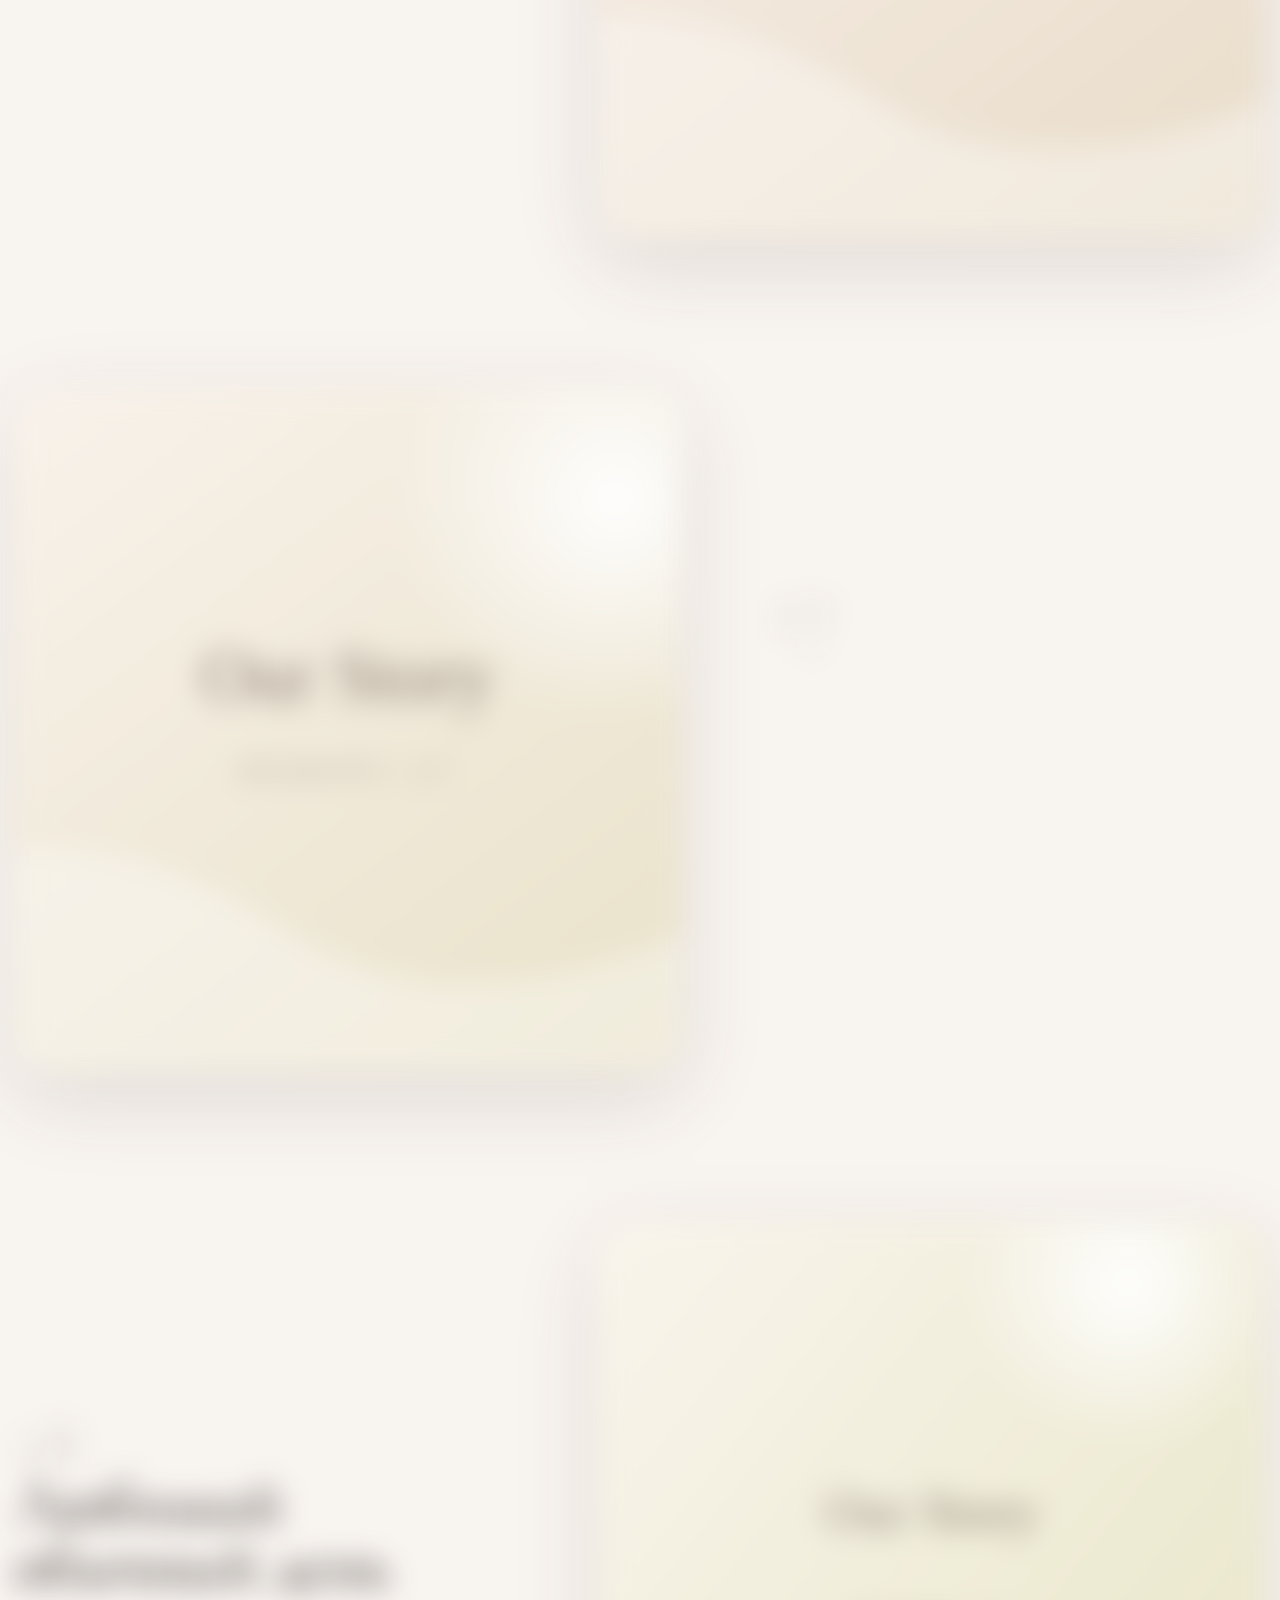
==== commit 82517371: "Stabilize touch swipe transition layers" ====
--- a/index.html
+++ b/index.html
@@ -15,8 +15,8 @@
   <link rel="icon" href="favicon.ico" sizes="any" />
   <link rel="icon" type="image/png" sizes="32x32" href="assets/icons/favicon-32.png" />
   <link rel="apple-touch-icon" sizes="180x180" href="assets/icons/favicon-180.png" />
-  <script defer src="assets/js/freshness.js?v=20260811-142444"></script>
-  <link rel="stylesheet" href="assets/css/styles.css?v=20260811-142444" />
+  <script defer src="assets/js/freshness.js?v=20260811-142910"></script>
+  <link rel="stylesheet" href="assets/css/styles.css?v=20260811-142910" />
 </head>
 <body class="locked">
 
@@ -141,6 +141,6 @@
     <button class="lightbox-nav next glass" id="lightboxNext" aria-label="Следующее фото">→</button>
   </dialog>
   <div id="toast" class="toast glass"></div>
-  <script src="assets/js/app.js?v=20260811-142444"></script>
+  <script src="assets/js/app.js?v=20260811-142910"></script>
 </body>
 </html>
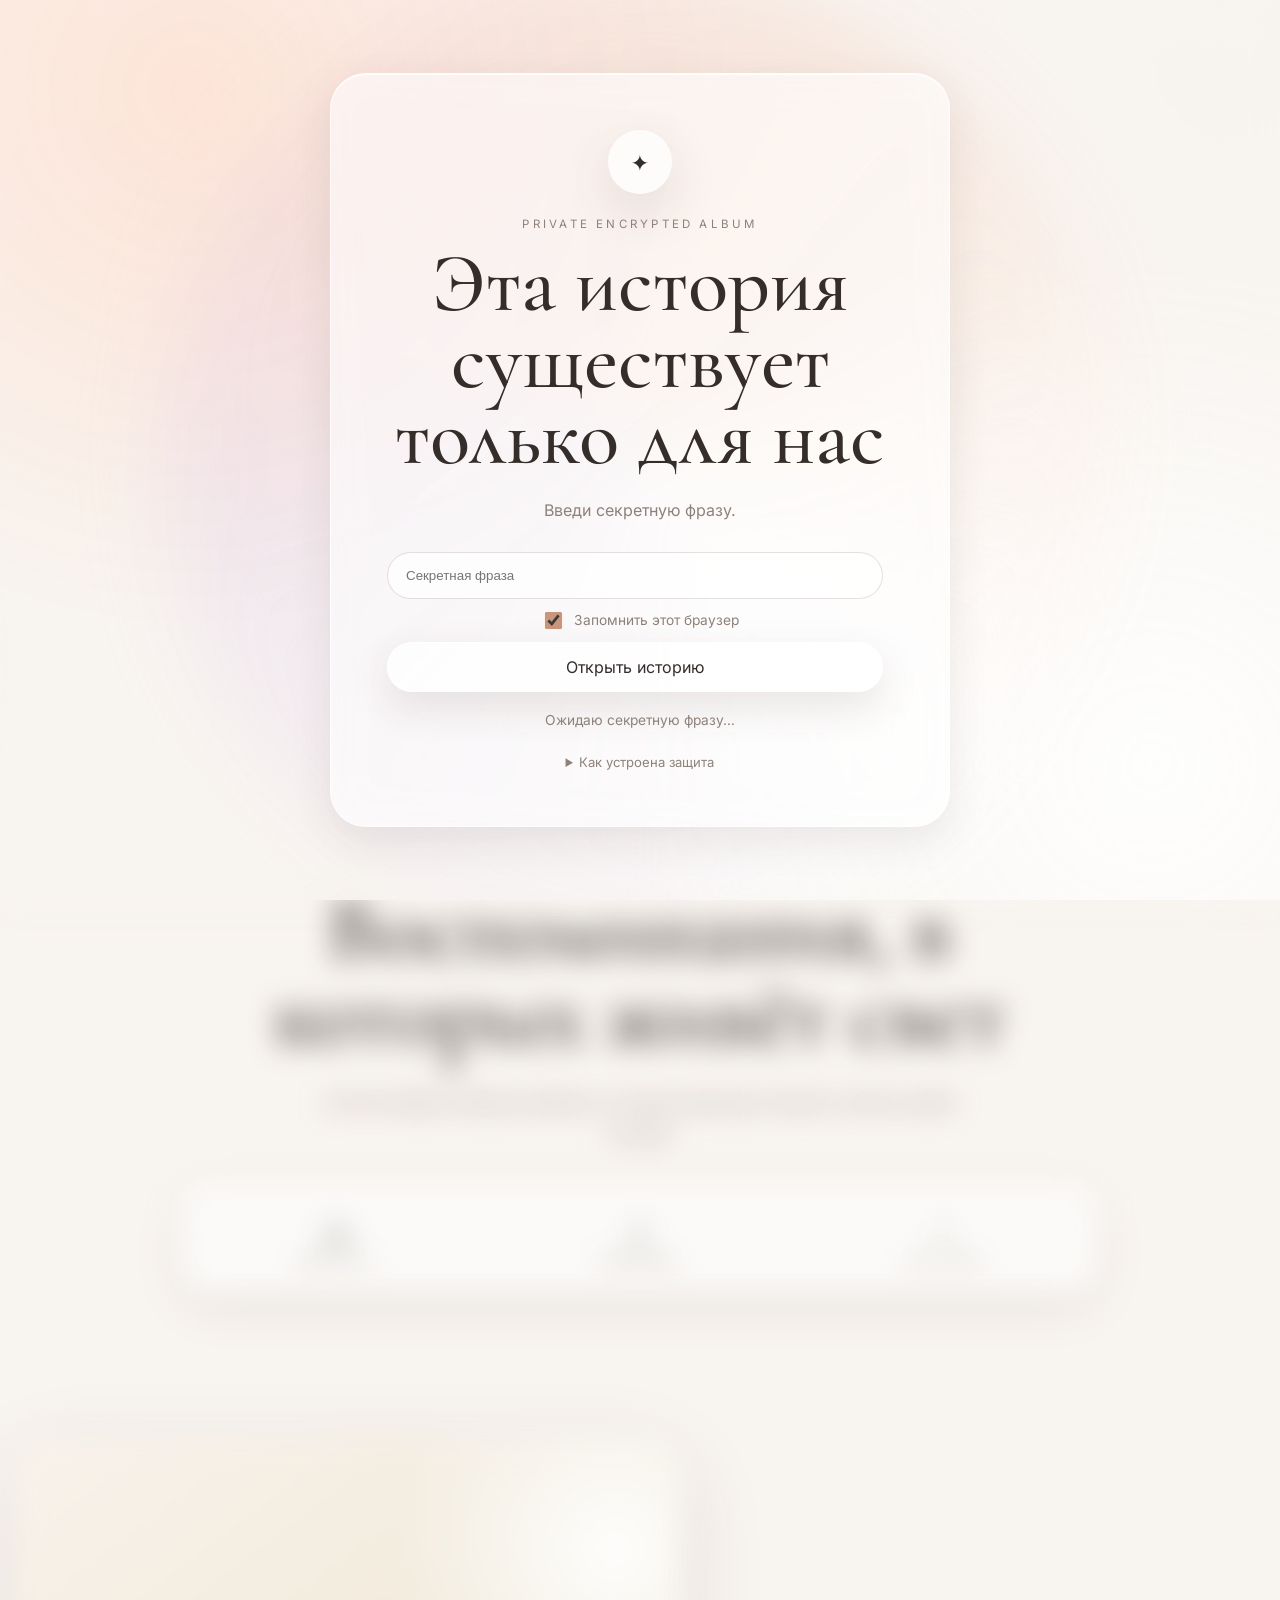
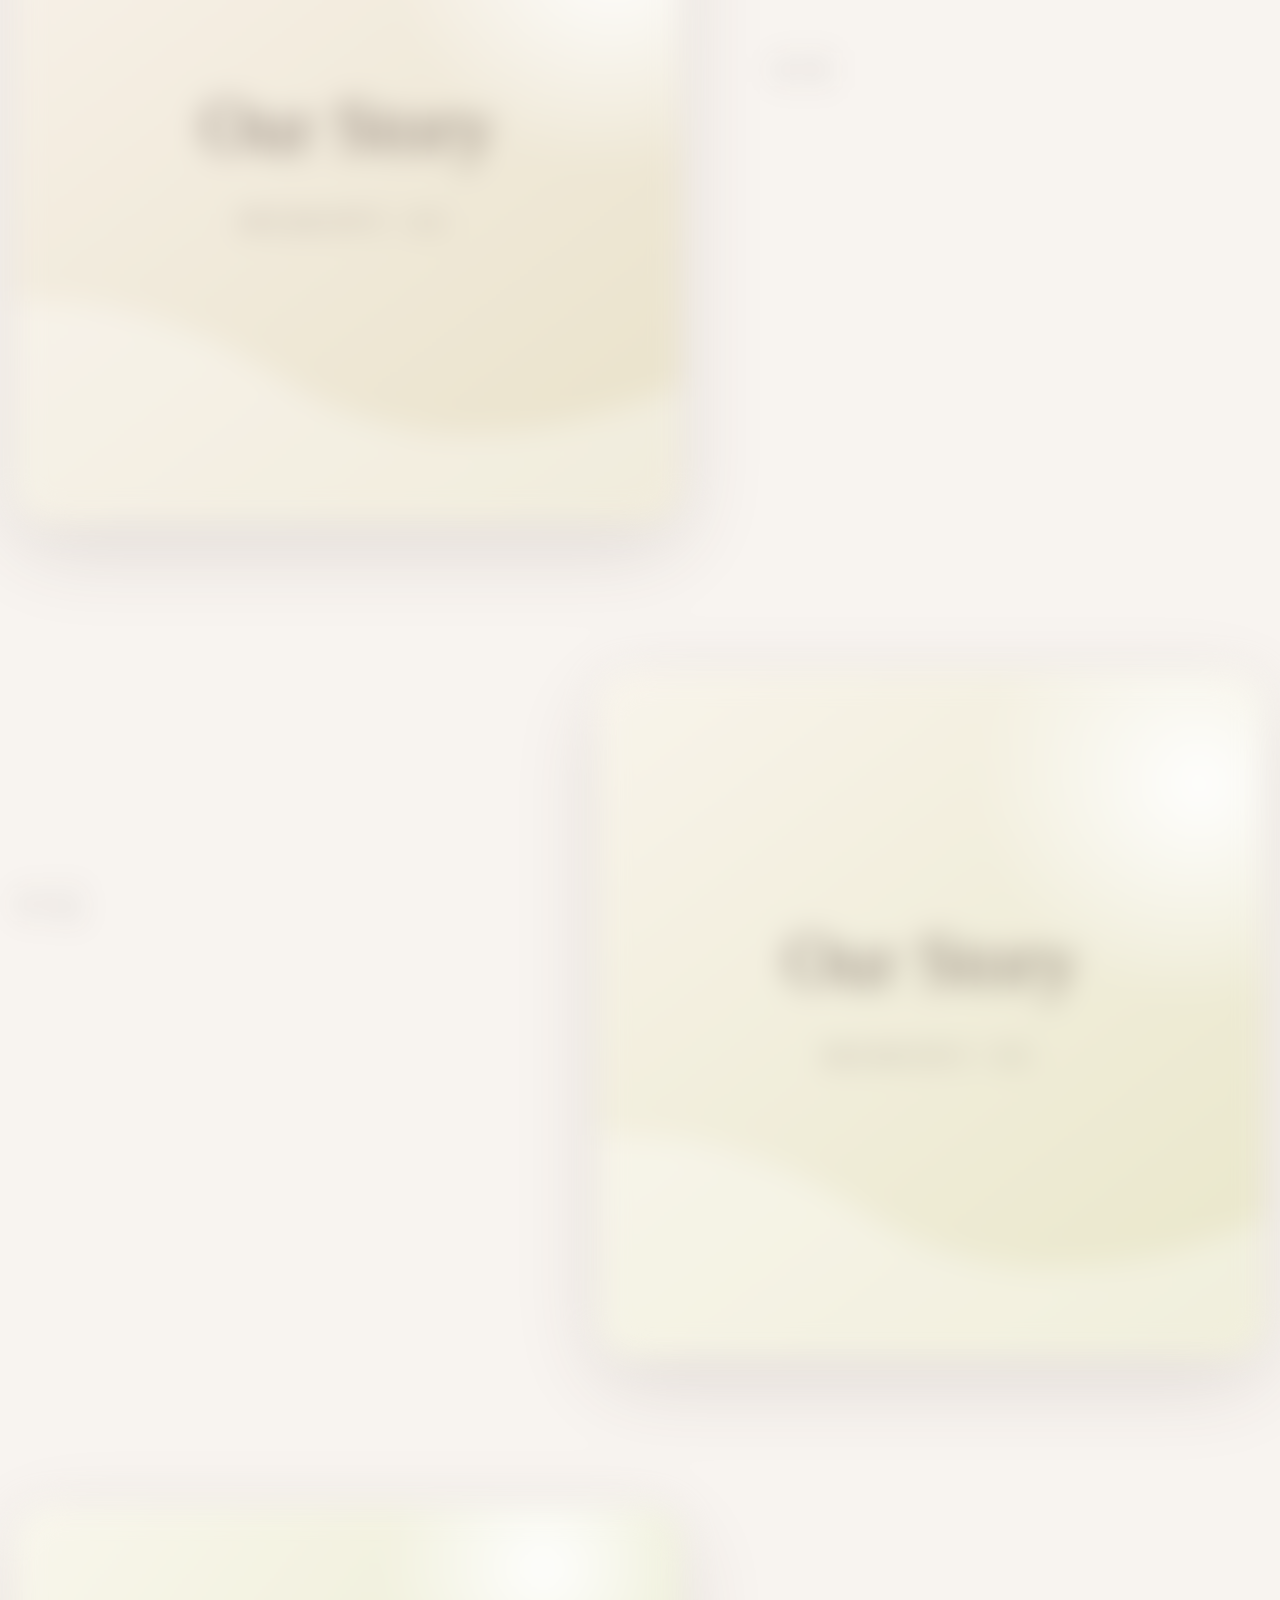
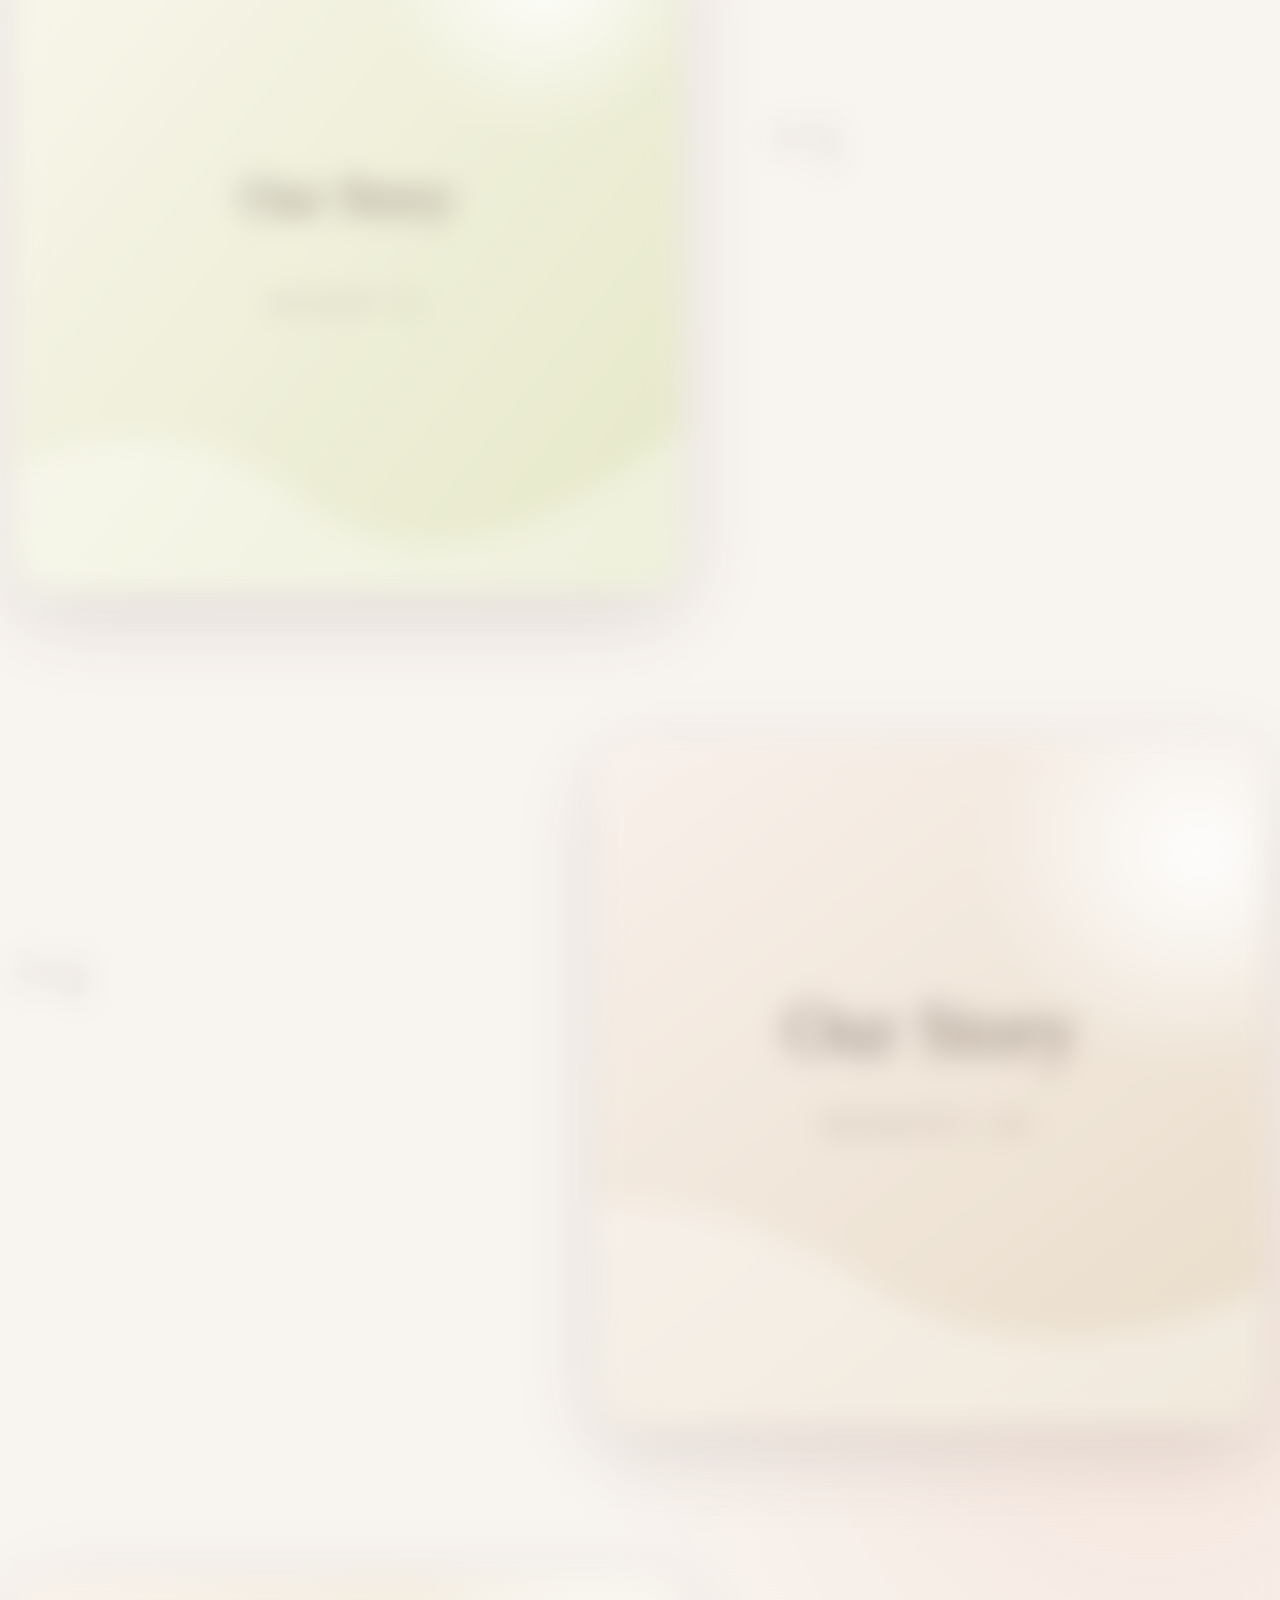
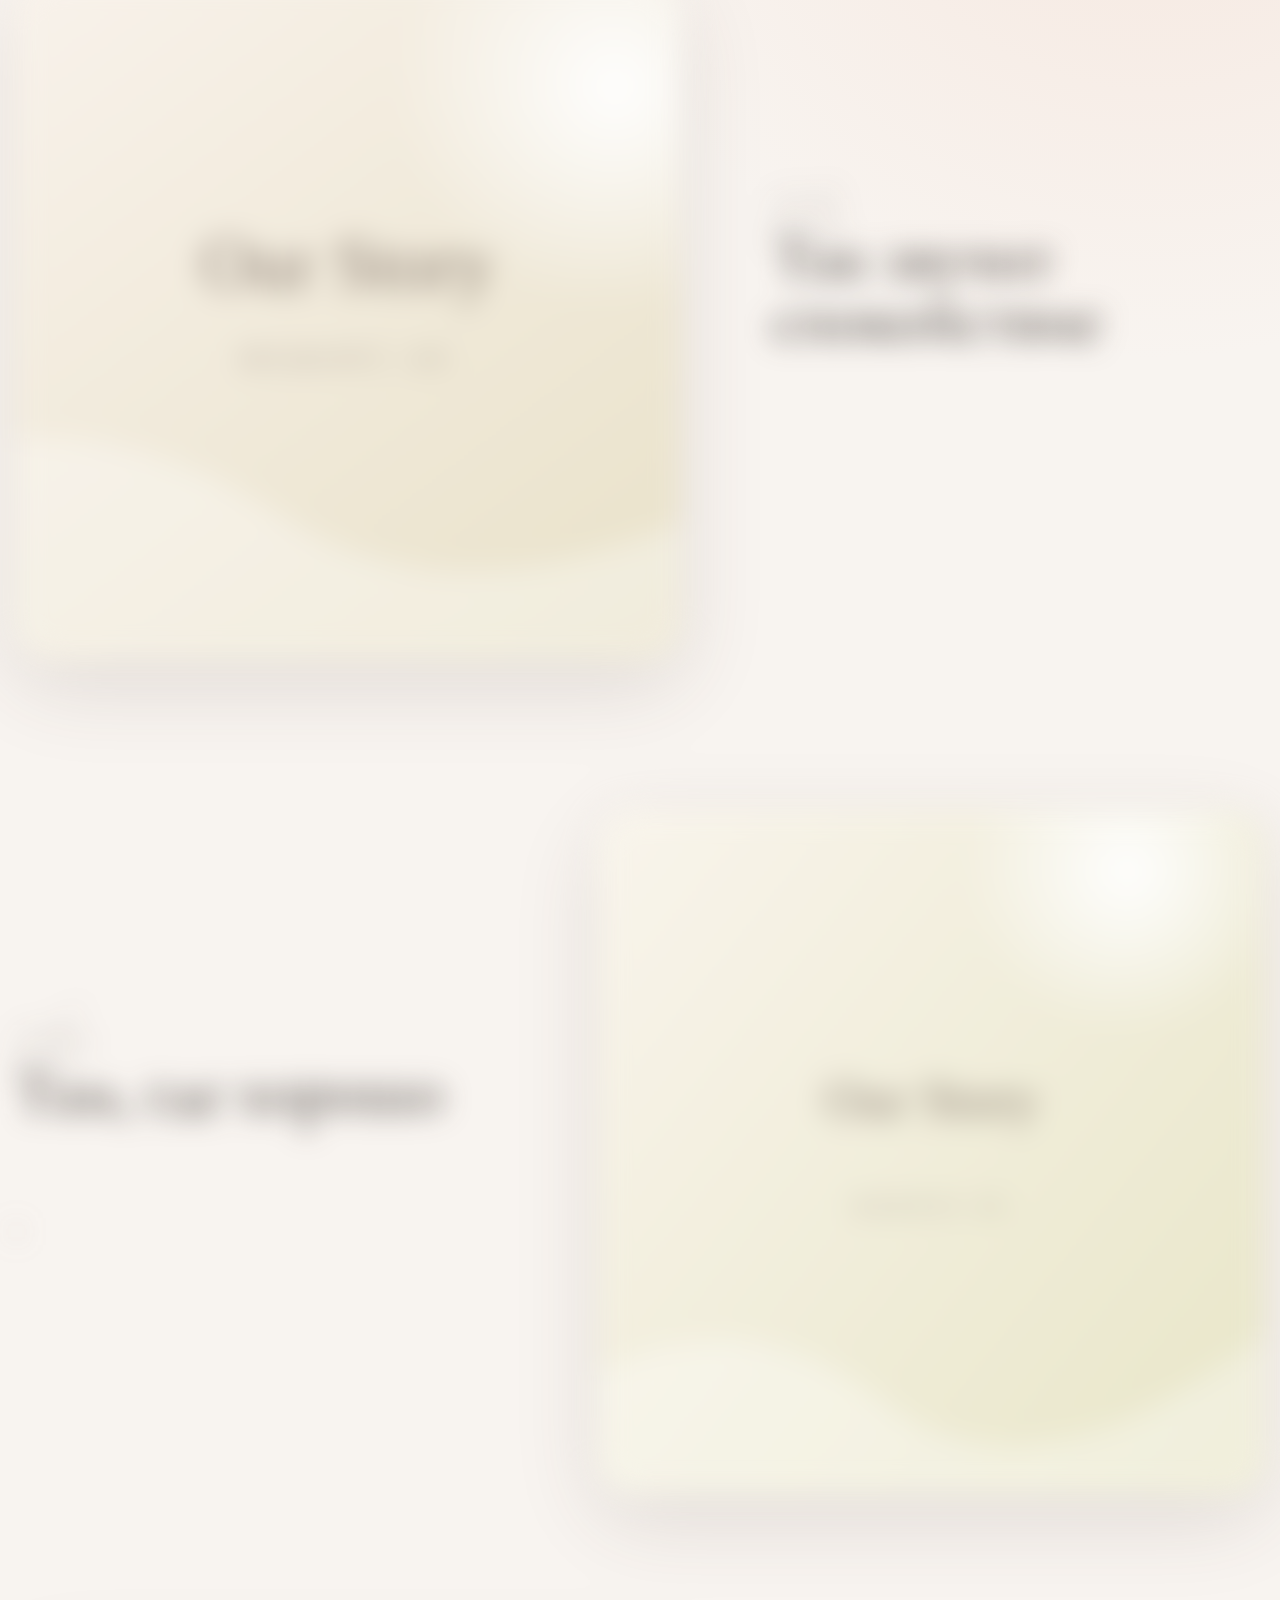
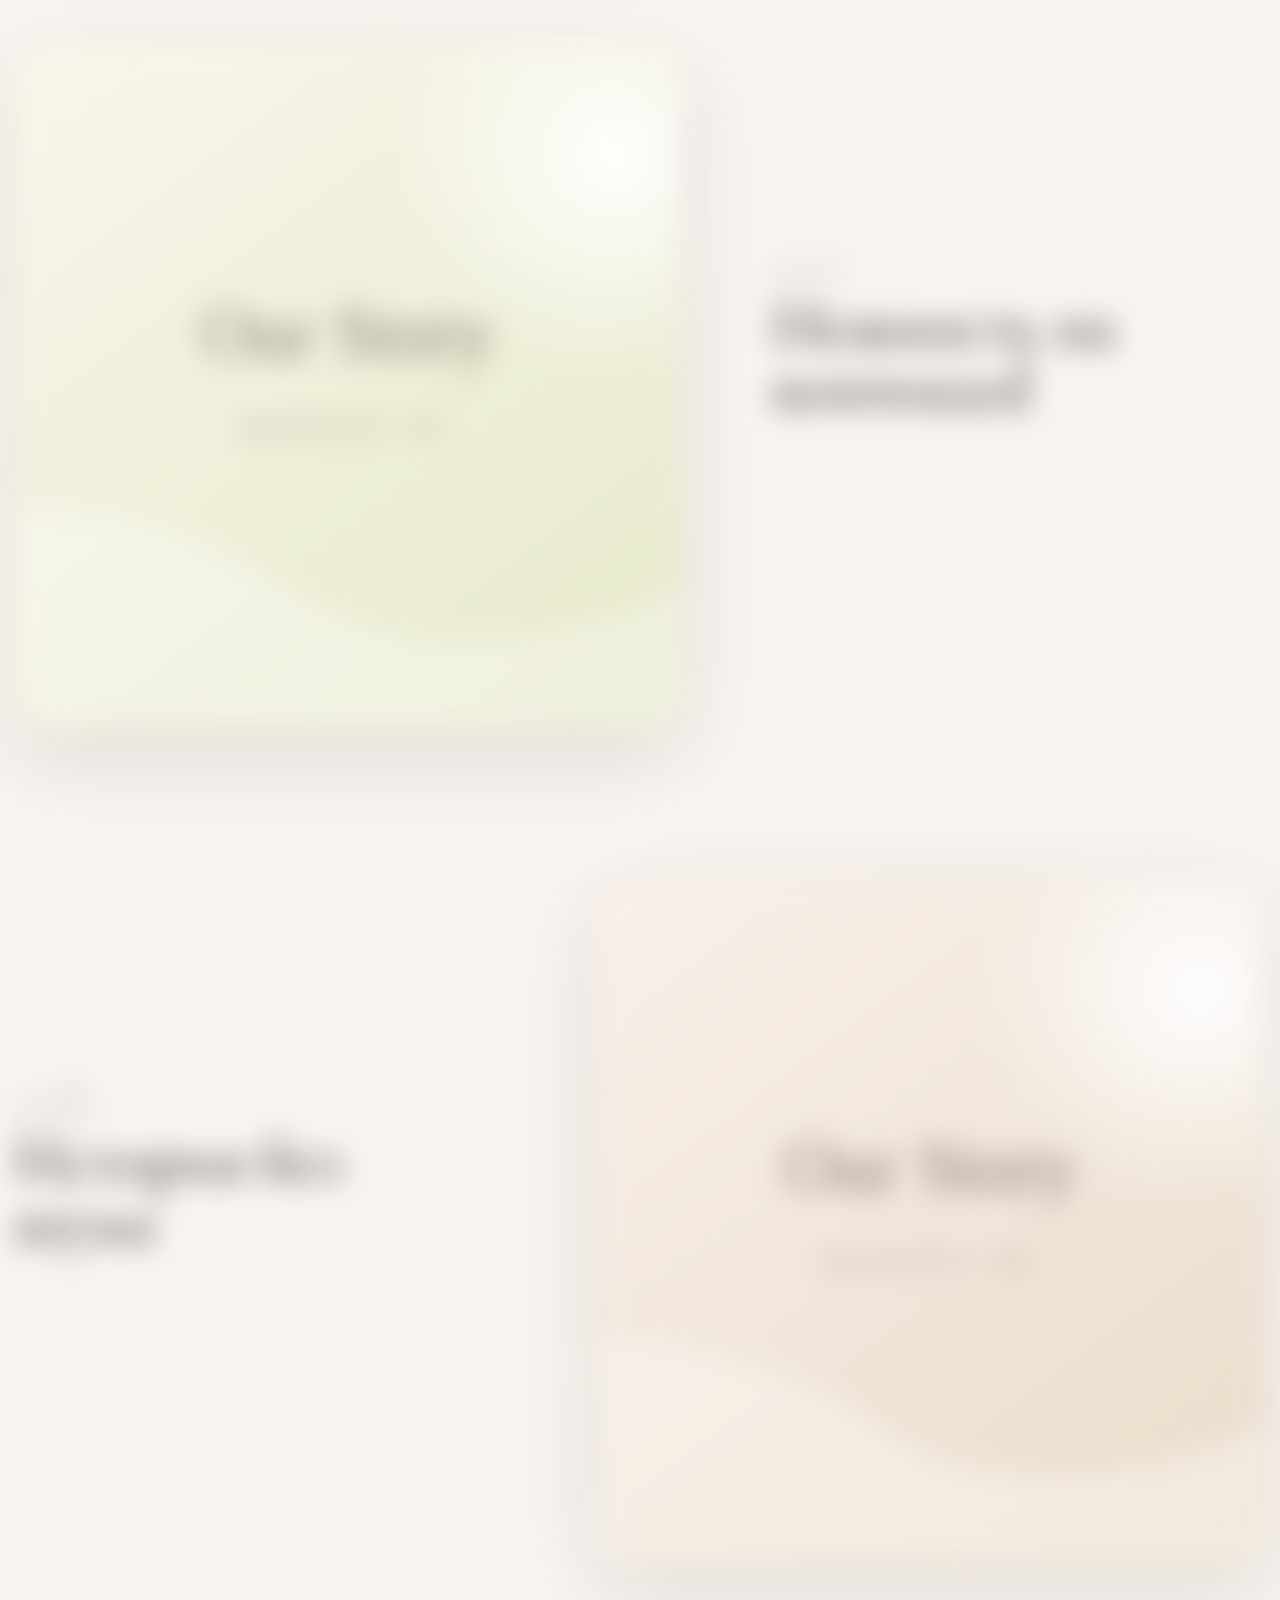
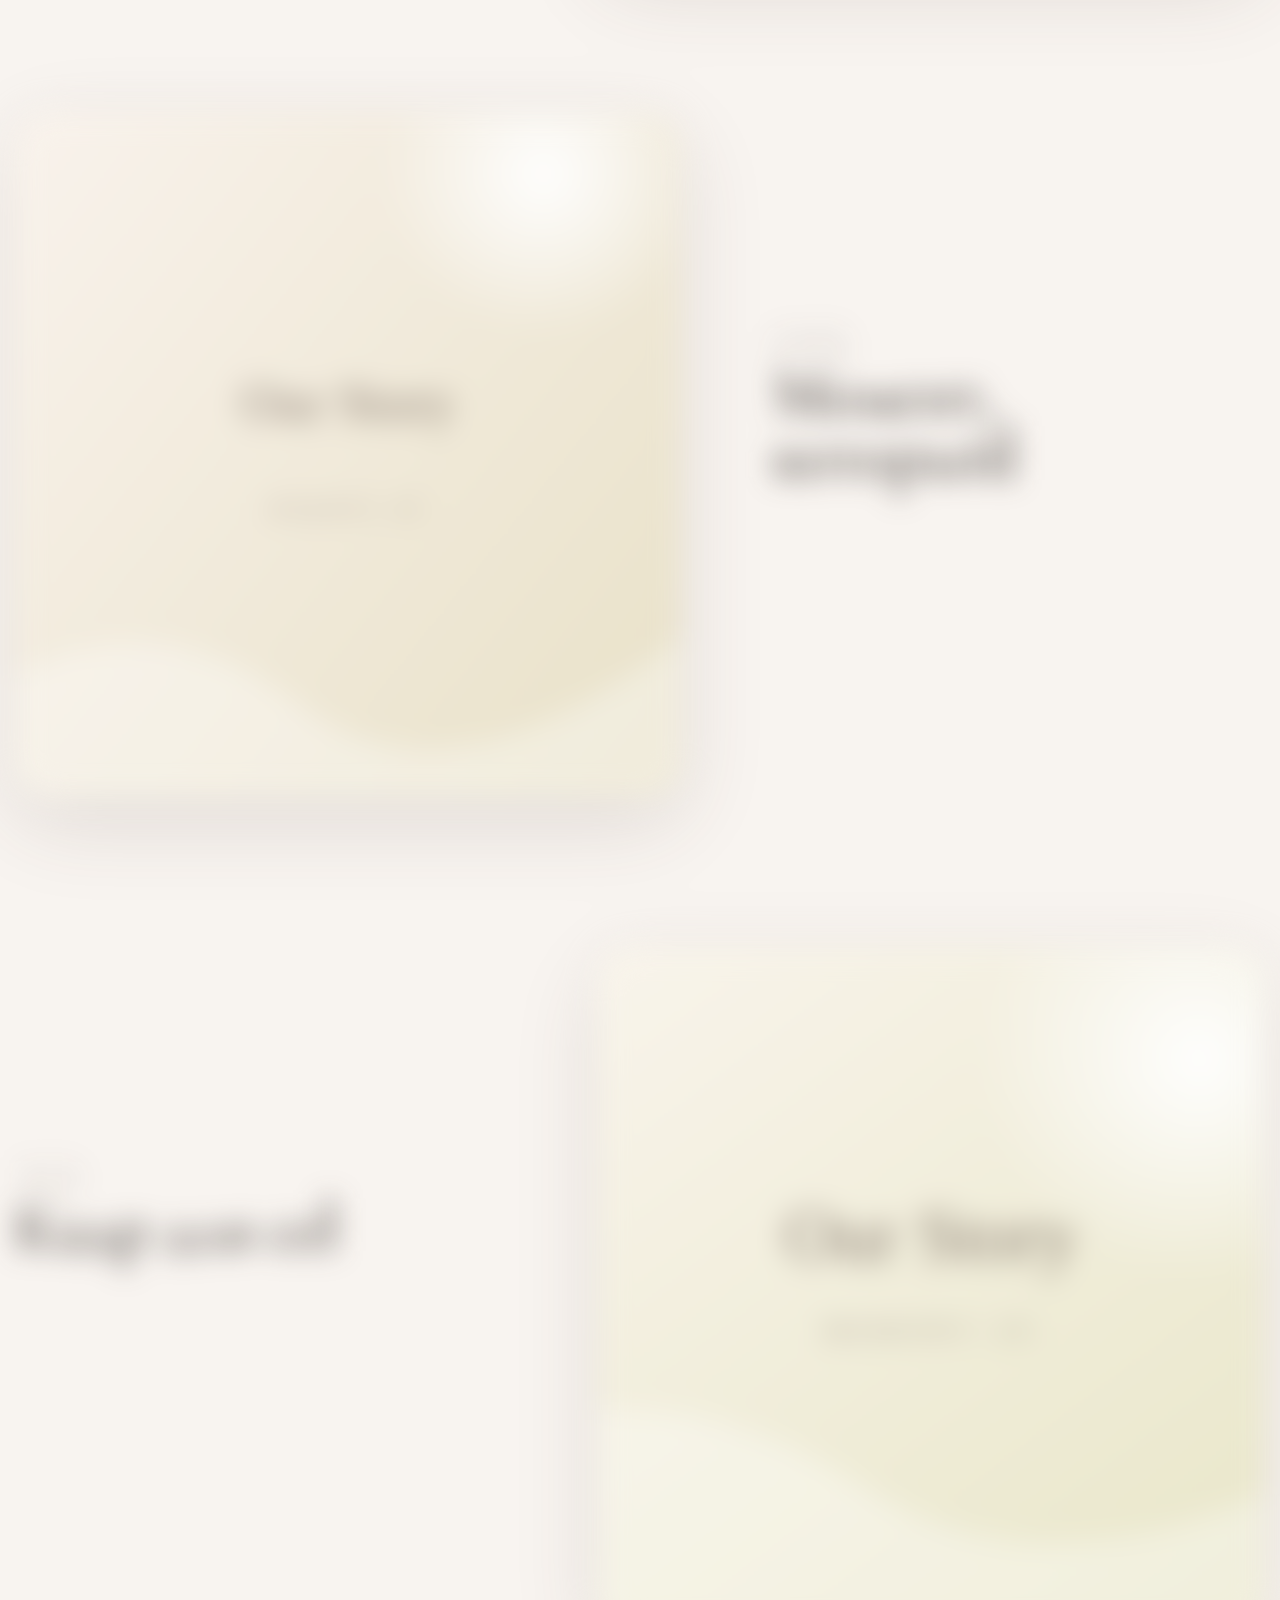
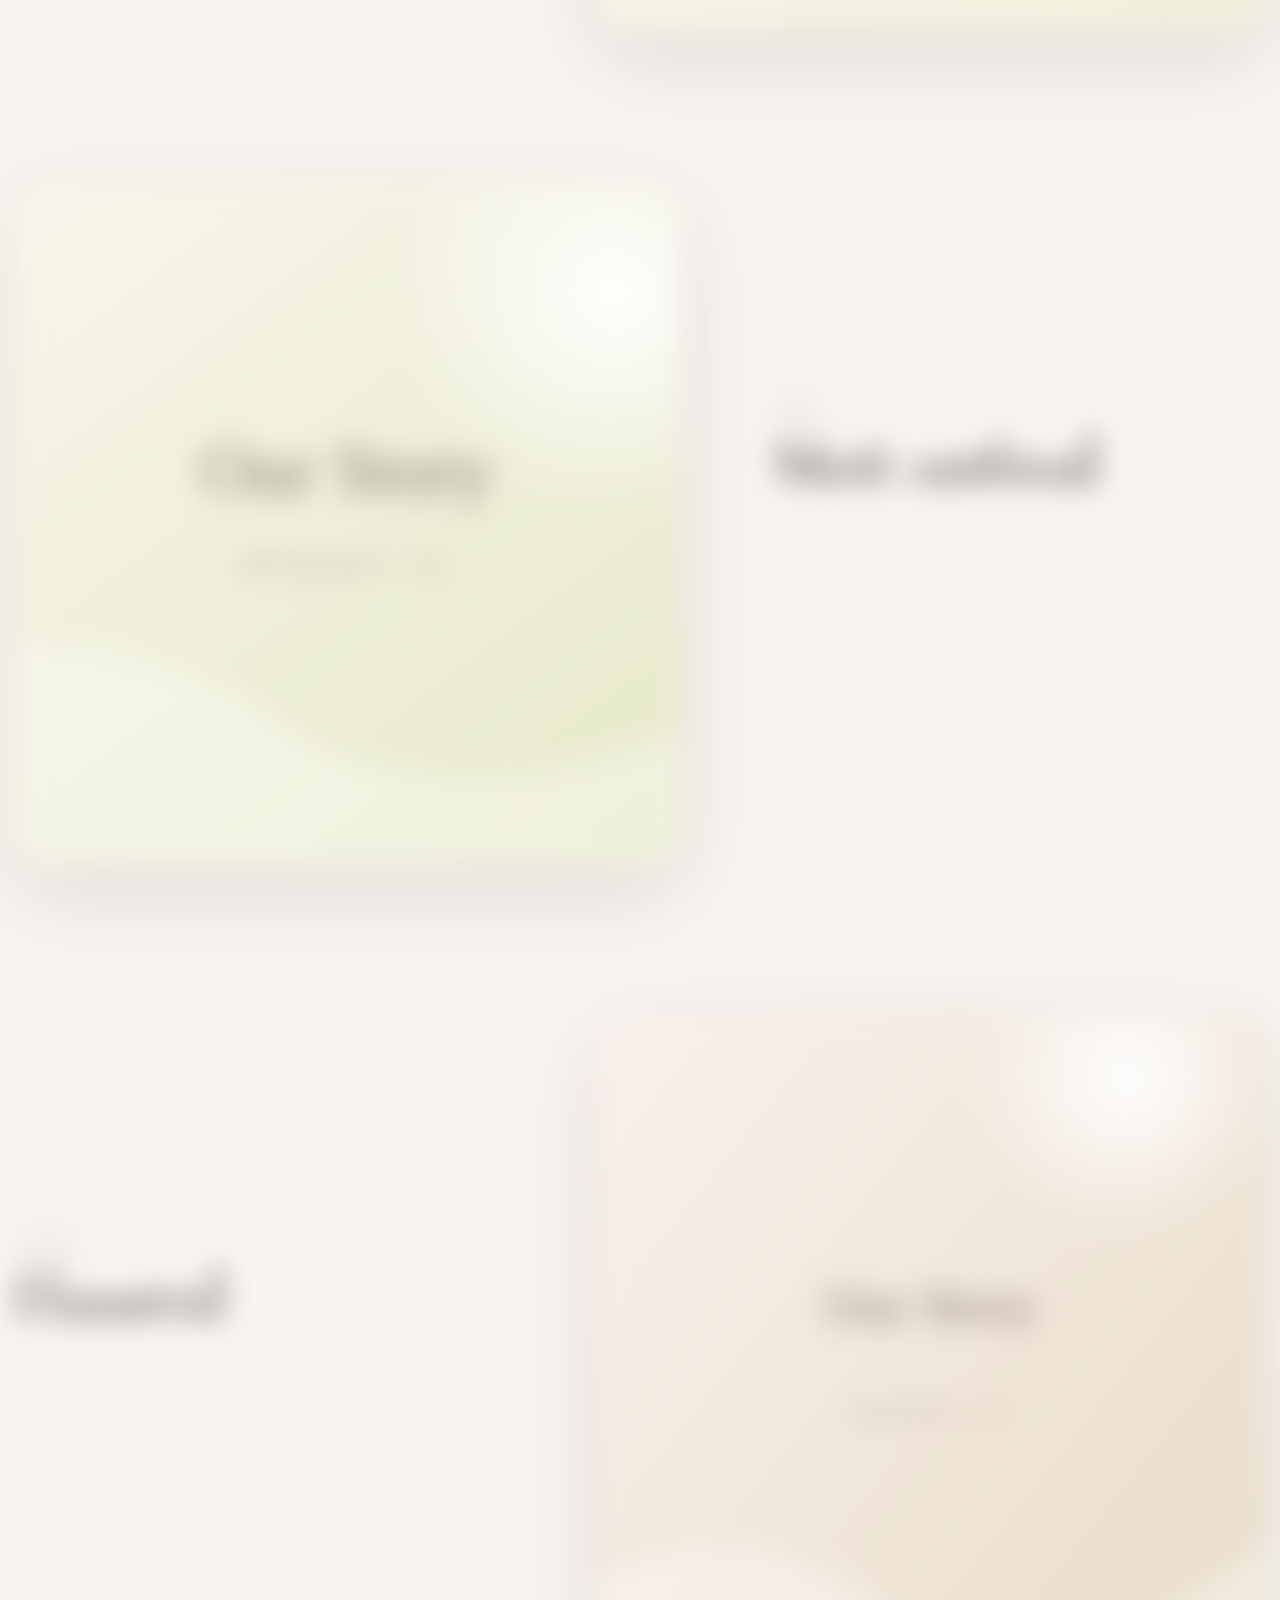
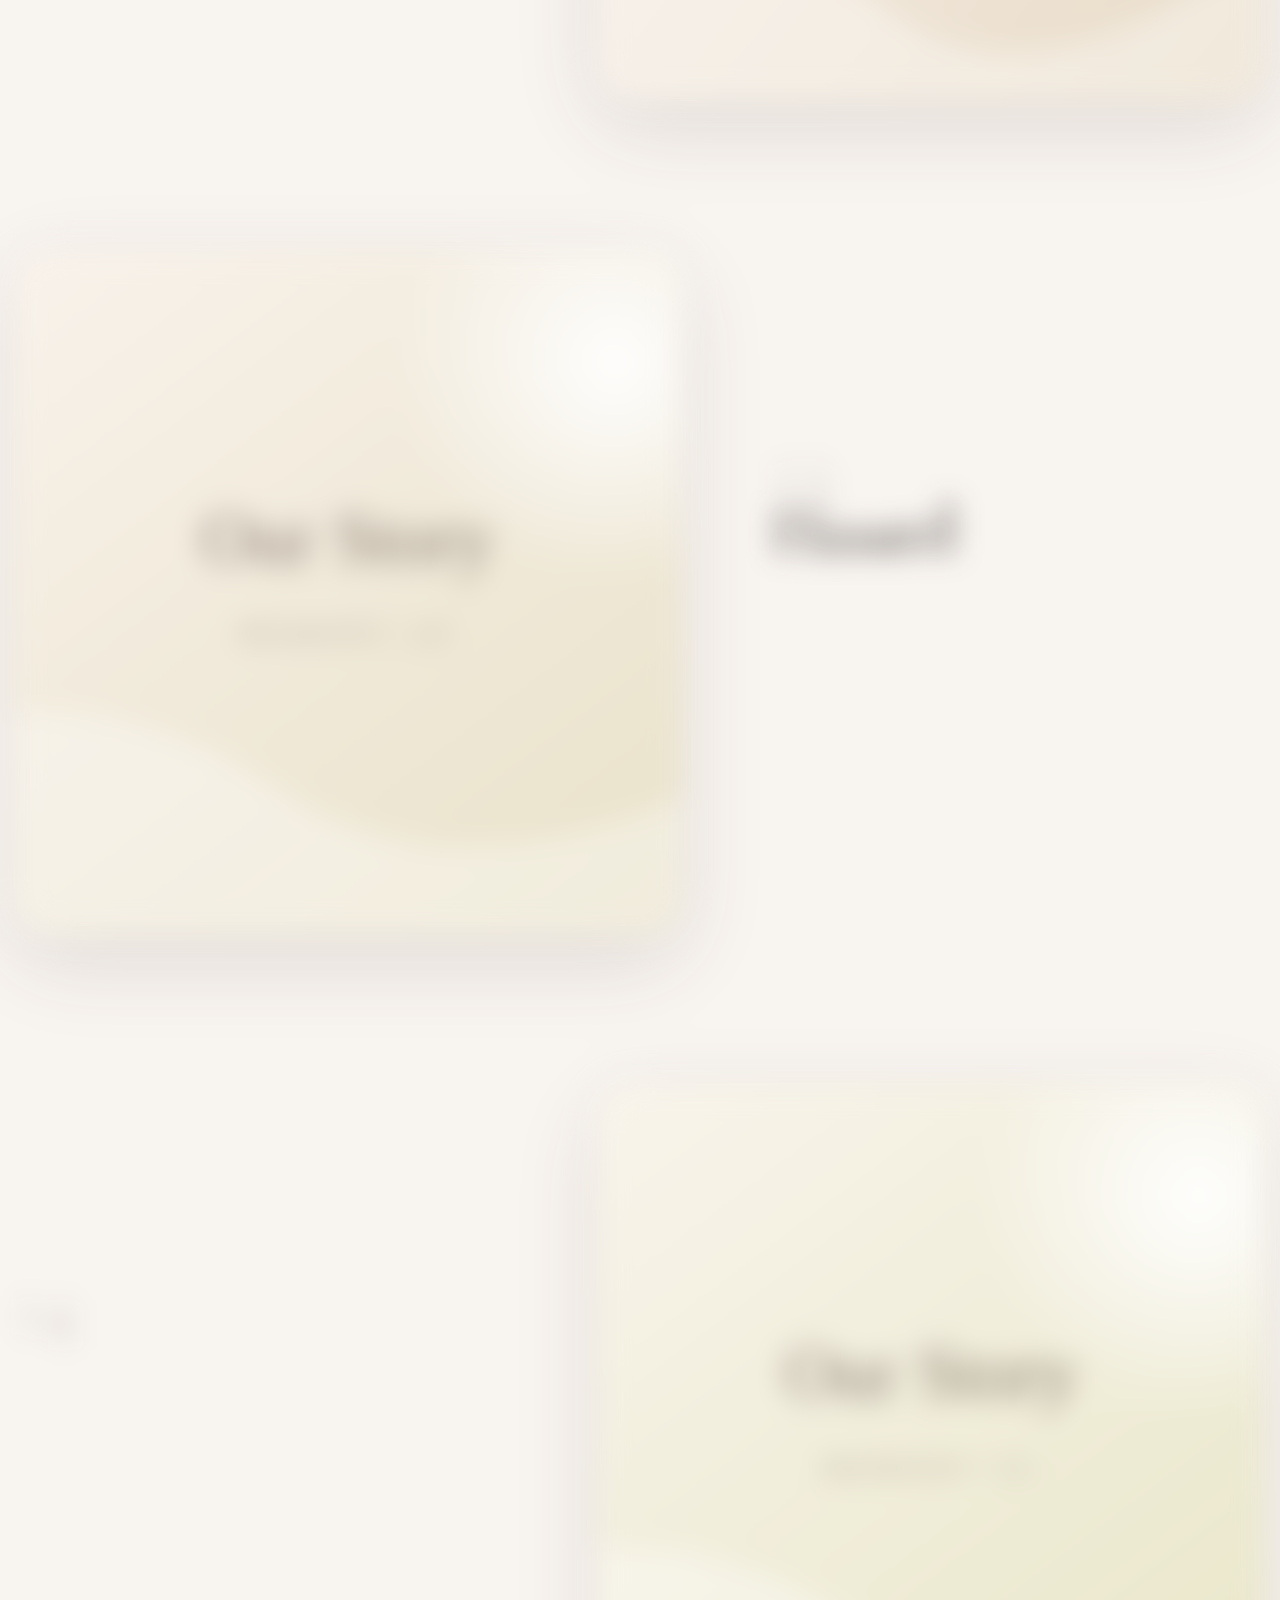
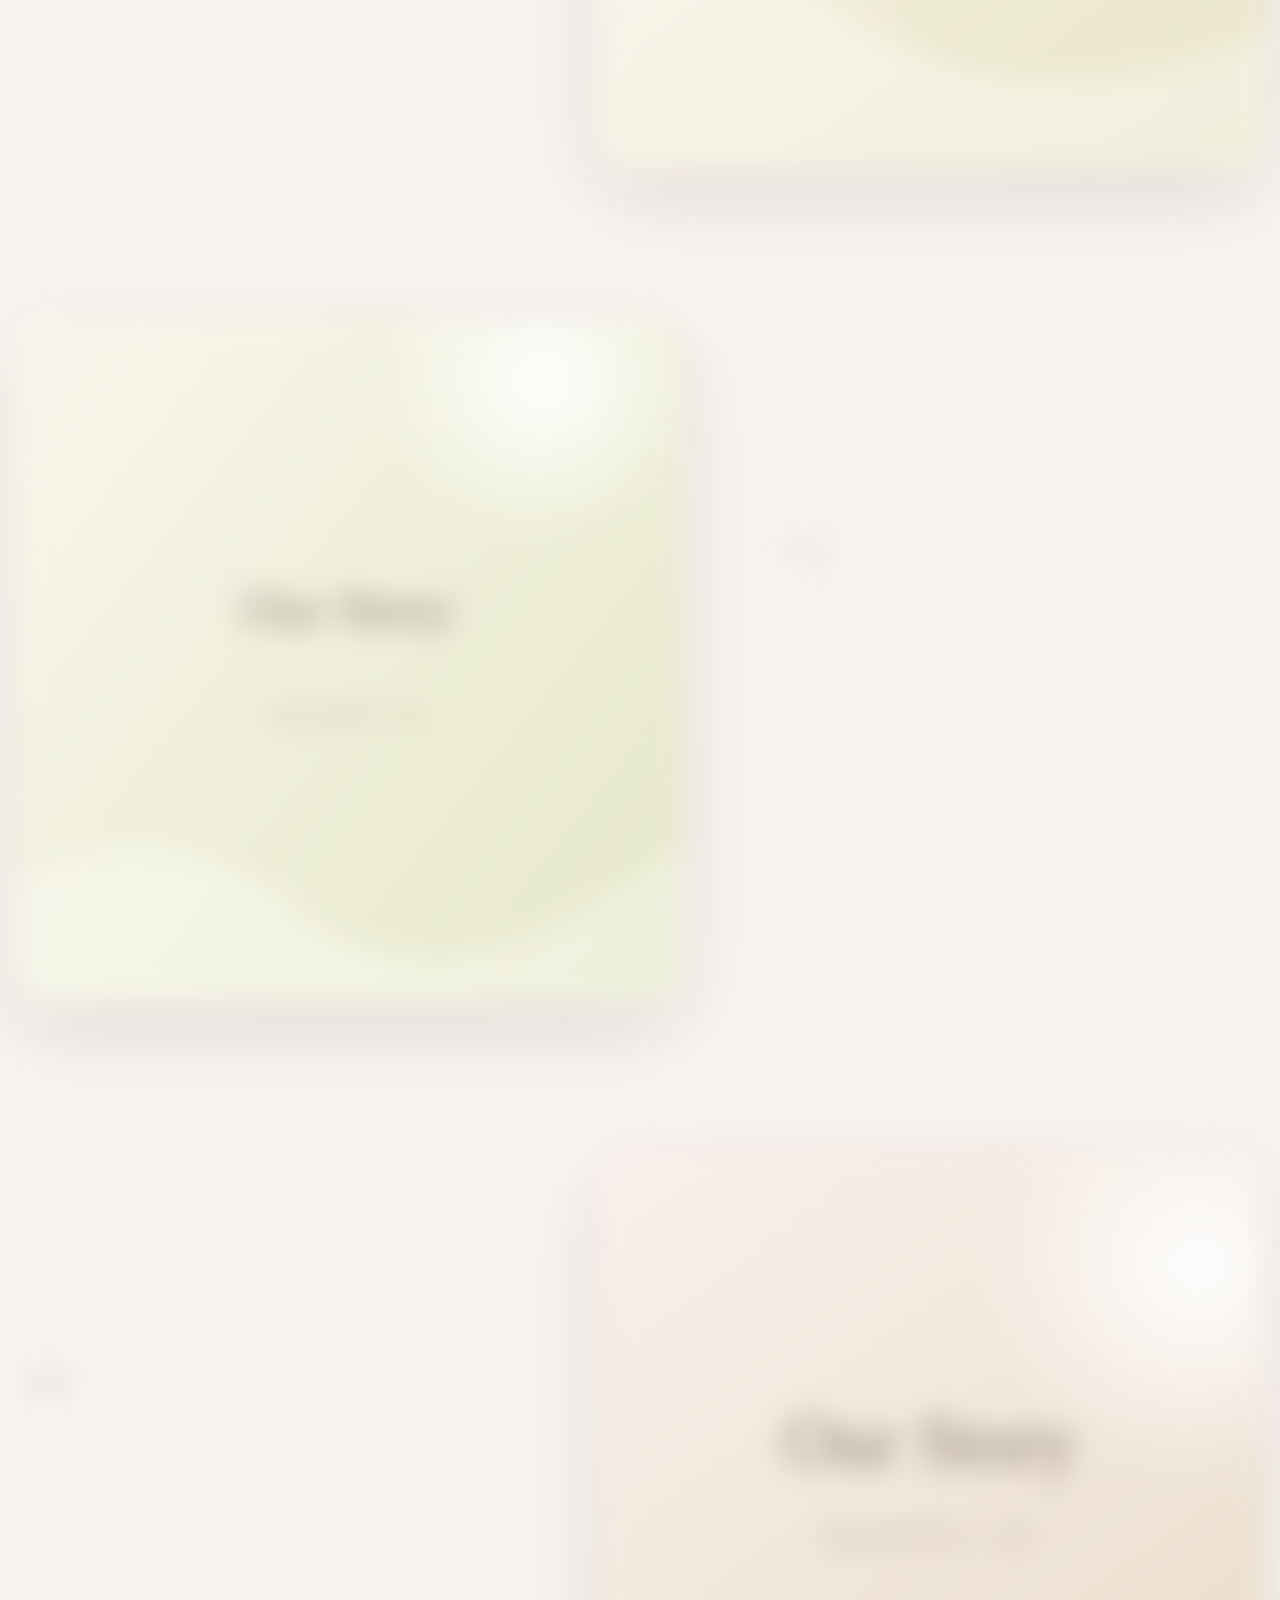
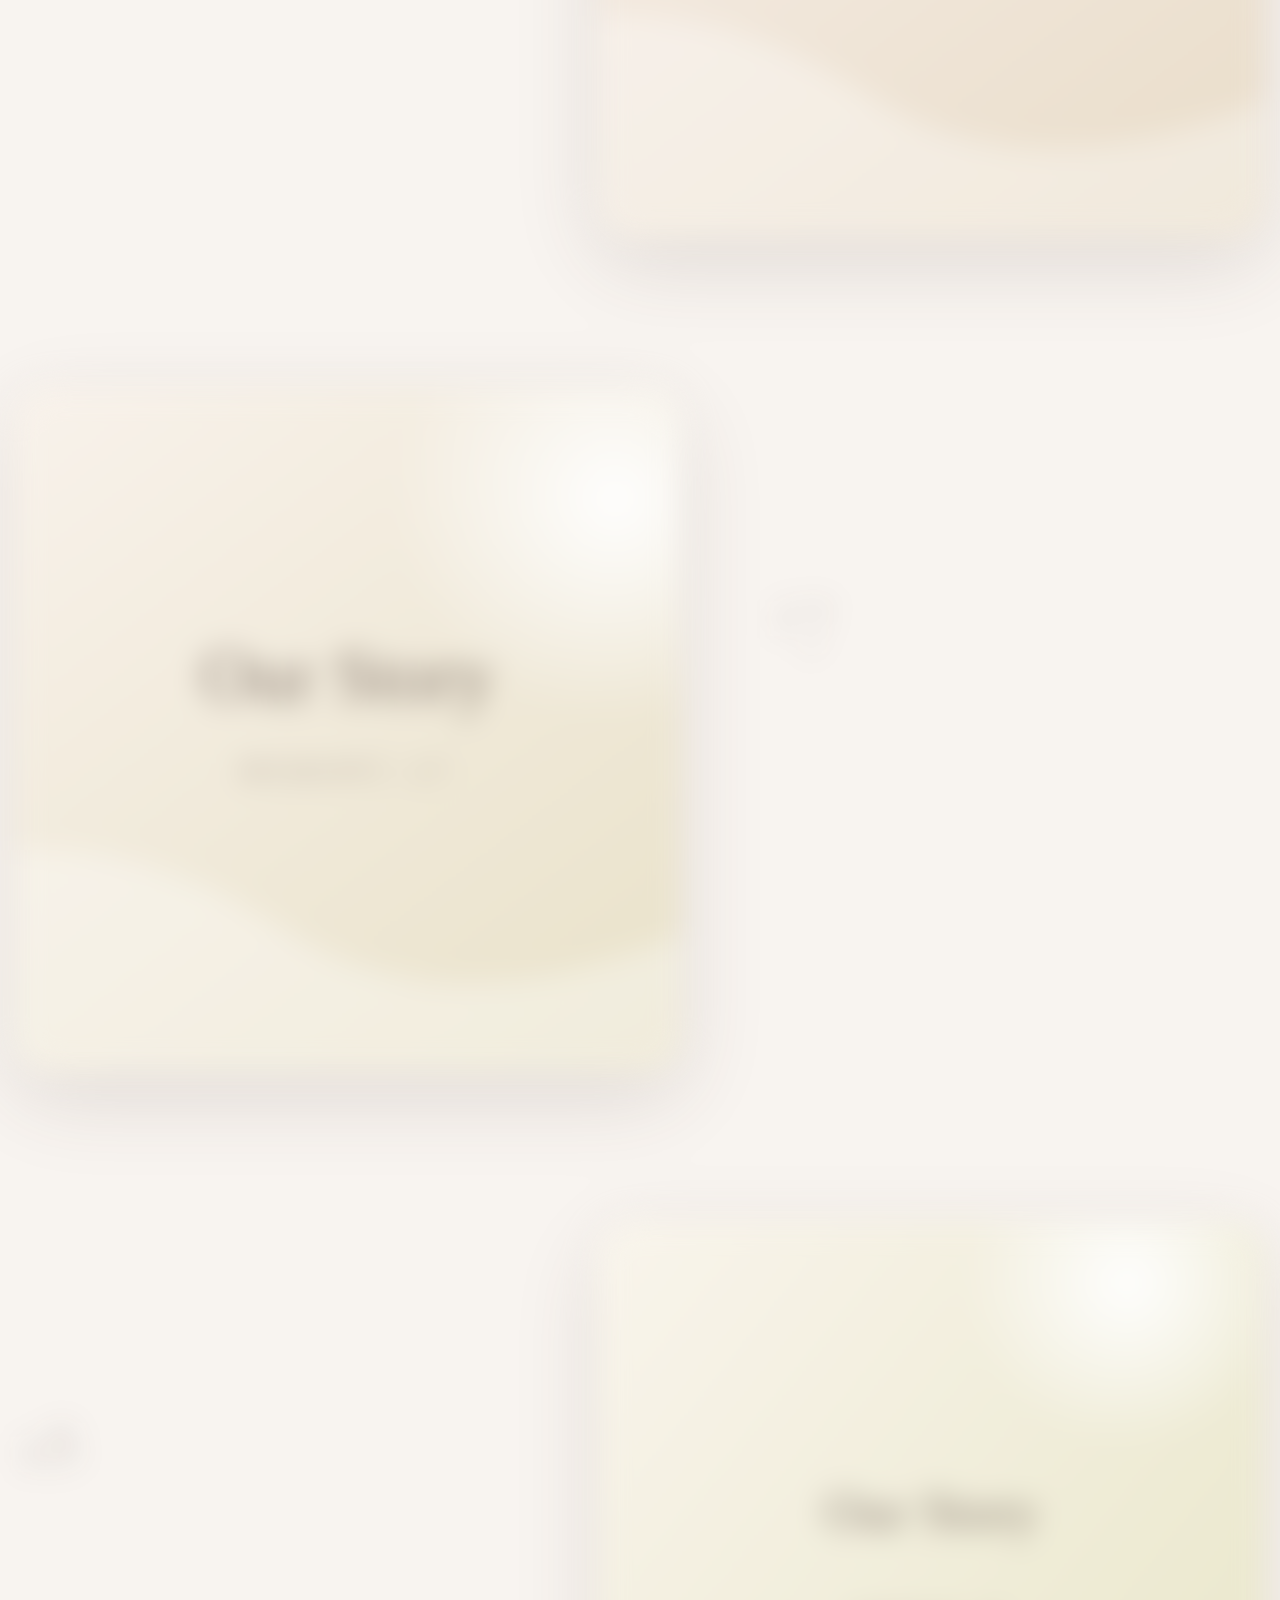
==== commit 922fbbc2: "Polish responsive lightbox performance" ====
--- a/index.html
+++ b/index.html
@@ -15,8 +15,8 @@
   <link rel="icon" href="favicon.ico" sizes="any" />
   <link rel="icon" type="image/png" sizes="32x32" href="assets/icons/favicon-32.png" />
   <link rel="apple-touch-icon" sizes="180x180" href="assets/icons/favicon-180.png" />
-  <script defer src="assets/js/freshness.js?v=20260811-142910"></script>
-  <link rel="stylesheet" href="assets/css/styles.css?v=20260811-142910" />
+  <script defer src="assets/js/freshness.js?v=20260811-143742"></script>
+  <link rel="stylesheet" href="assets/css/styles.css?v=20260811-143742" />
 </head>
 <body class="locked">
 
@@ -132,6 +132,7 @@
     <figure class="lightbox-figure">
       <div class="lightbox-image-wrap">
         <img id="lightboxImage" alt="" />
+        <img id="lightboxImageNext" alt="" aria-hidden="true" />
       </div>
       <figcaption>
         <span id="lightboxCaption"></span>
@@ -141,6 +142,6 @@
     <button class="lightbox-nav next glass" id="lightboxNext" aria-label="Следующее фото">→</button>
   </dialog>
   <div id="toast" class="toast glass"></div>
-  <script src="assets/js/app.js?v=20260811-142910"></script>
+  <script src="assets/js/app.js?v=20260811-143742"></script>
 </body>
 </html>
--- a/assets/css/styles.css
+++ b/assets/css/styles.css
@@ -148,4 +148,9 @@
 @media (max-width:620px){.finale{min-height:100svh;min-height:100dvh;width:100%;max-width:100vw;place-items:center;padding:calc(env(safe-area-inset-top) + 22px) 16px calc(env(safe-area-inset-bottom) + 28px);overflow:hidden}.finale-collage{width:min(88vw,360px);height:min(58svh,430px);inset:auto;left:50%;top:50%;transform:translate(-50%,-48%);margin:0}.finale-collage img{width:clamp(26px,7.2vw,42px);border-radius:8px;box-shadow:0 8px 22px rgba(72,48,40,.18)}.finale-overlay{background:radial-gradient(circle at 50% 47%,rgba(248,244,240,.18),rgba(248,244,240,.58) 52%,rgba(248,244,240,.9) 82%)}.finale-content{position:absolute;left:16px;right:16px;top:50%;width:auto;max-width:none;min-width:0;margin:0 auto;padding:0;text-align:center;justify-self:auto;transform:translateY(-36%)}.finale .section-kicker{font-size:.66rem;letter-spacing:.24em}.finale h2{width:min(100%,248px);max-width:100%;margin:8px auto 18px;font-size:clamp(2.35rem,10.8vw,2.92rem);line-height:.98;letter-spacing:0;text-wrap:balance;overflow-wrap:anywhere}.finale-actions{width:100%;min-width:0}.finale-actions .primary-button{width:min(100%,280px);min-height:54px}}
 @media (max-width:380px){.finale-collage{width:min(86vw,320px);height:min(55svh,390px);transform:translate(-50%,-49%)}.finale h2{max-width:280px;font-size:clamp(2.75rem,14vw,3.65rem)}.finale-actions .primary-button{width:min(100%,285px)}}
 @media (max-width:820px){.finale{width:100%;max-width:100vw;overflow:hidden}.finale-collage{width:min(86vw,360px);height:min(54svh,420px);inset:auto;left:50%;top:48%;transform:translate(-50%,-54%);margin:0}.finale-content{position:absolute;left:16px;right:16px;top:48%;width:auto;max-width:none;min-width:0;padding:0;text-align:center;transform:translateY(-42%)}.finale h2{width:min(100%,252px);max-width:100%;margin:8px auto 18px;font-size:clamp(2.35rem,10.8vw,3rem);line-height:.98;letter-spacing:0;text-wrap:balance;overflow-wrap:anywhere}.finale-actions{width:100%;min-width:0}.finale-actions .primary-button{width:min(100%,284px);min-height:54px}}
-.lightbox-image-wrap{position:relative;perspective:1400px;transform-style:preserve-3d}.lightbox-figure img:not(.lightbox-page-outgoing):not(.lightbox-page-incoming){animation:none}.lightbox[data-phase] .lightbox-figure img,.lightbox[data-phase] .lightbox-figure figcaption{will-change:transform,opacity,filter}.lightbox[data-dragging="true"] .lightbox-figure img{transition:none}.lightbox[data-dragging="true"] .lightbox-figure figcaption{opacity:.72;transform:translateY(4px);transition:opacity .16s,transform .16s}.lightbox-page{position:absolute;inset:0;width:100%;height:100%;object-fit:contain;border-radius:24px;filter:drop-shadow(0 30px 80px rgba(62,44,36,.24));animation:none!important;backface-visibility:hidden;z-index:3}.lightbox-page-outgoing{position:relative;z-index:2;animation:none!important;backface-visibility:hidden}.lightbox-nav:active{background:rgba(255,255,255,.96);box-shadow:0 8px 24px rgba(70,50,42,.12)}
+.lightbox-image-wrap{position:relative;perspective:1400px;transform-style:preserve-3d;isolation:isolate}.lightbox-figure img:not(.lightbox-page-outgoing):not(.lightbox-page-incoming){animation:none}.lightbox[data-phase] .lightbox-figure img,.lightbox[data-phase] .lightbox-figure figcaption{will-change:transform,opacity,filter}.lightbox[data-dragging="true"] .lightbox-figure img{transition:none}.lightbox[data-dragging="true"] .lightbox-figure figcaption{opacity:.72;transform:translateY(4px);transition:opacity .16s,transform .16s}.lightbox-page{position:absolute;inset:0;width:100%;height:100%;object-fit:contain;border-radius:24px;filter:drop-shadow(0 30px 80px rgba(62,44,36,.24));animation:none!important;backface-visibility:hidden;z-index:3}.lightbox-page-outgoing{position:relative;z-index:2;animation:none!important;backface-visibility:hidden}#lightboxImageNext{position:absolute;inset:0;z-index:3;width:100%;height:100%;object-fit:contain;opacity:0;pointer-events:none;animation:none!important;backface-visibility:hidden;transform:translateX(100%) scale(.98)}.lightbox-nav:active{background:rgba(255,255,255,.96);box-shadow:0 8px 24px rgba(70,50,42,.12)}
+
+html,body{max-width:100%;overflow-x:hidden;-webkit-text-size-adjust:100%}.lightbox{height:100vh;height:100dvh;max-width:100vw;overscroll-behavior:contain}.lightbox[open]{display:grid;place-items:center}.lightbox-figure{width:min(92vw,1180px);height:min(86vh,86dvh);max-width:100vw;min-width:0}.lightbox-image-wrap{width:100%;height:100%;min-width:0;min-height:0;contain:layout paint;transform:translateZ(0)}#lightboxImage,#lightboxImageNext{max-width:100%;max-height:100%;will-change:transform,opacity,filter}.lightbox-close,.lightbox-nav{display:grid;place-items:center;-webkit-user-select:none;user-select:none}.gallery.grid{grid-template-columns:repeat(auto-fit,minmax(min(100%,220px),1fr))}.gallery.film{scrollbar-width:thin;-webkit-overflow-scrolling:touch}.photo-card img{height:auto}
+@media (max-width:820px){.lightbox[open]{display:block}.lightbox-figure{width:100vw;height:100dvh;padding:calc(env(safe-area-inset-top) + 62px) 10px calc(env(safe-area-inset-bottom) + 94px);display:grid;grid-template-rows:minmax(0,1fr) auto;gap:8px}.lightbox-image-wrap{height:100%;border-radius:18px}.lightbox-figure figcaption{left:0;right:0;bottom:calc(env(safe-area-inset-bottom) + 22px);min-height:64px;padding:12px 78px 14px;grid-template-columns:minmax(0,1fr) auto}.lightbox-close{right:calc(env(safe-area-inset-right) + 14px);top:calc(env(safe-area-inset-top) + 14px);width:54px;height:54px}.lightbox-nav{top:auto;bottom:calc(env(safe-area-inset-bottom) + 28px);width:58px;height:58px}.lightbox-nav.prev{left:calc(env(safe-area-inset-left) + 16px)}.lightbox-nav.next{right:calc(env(safe-area-inset-right) + 16px)}}
+@media (hover:none) and (pointer:coarse) and (orientation:landscape){.lightbox-figure{height:100dvh;padding:10px 74px 58px}.lightbox-figure figcaption{left:76px;right:76px;bottom:8px;min-height:42px;padding:8px 12px;border-radius:999px;background:rgba(248,244,240,.82)}.lightbox-close{top:10px;right:12px}.lightbox-nav{top:50%;bottom:auto;transform:translateY(-50%)}.lightbox-nav.prev{left:12px}.lightbox-nav.next{right:12px}}
+@media (max-width:420px){.section-shell{width:calc(100% - 24px)}.gallery{columns:2 132px}.gallery.grid{grid-template-columns:repeat(2,minmax(0,1fr))}.lightbox-figure{padding-inline:8px}.lightbox-figure figcaption{font-size:.86rem;line-height:1.25;padding-inline:70px}.lightbox-nav{width:54px;height:54px}}
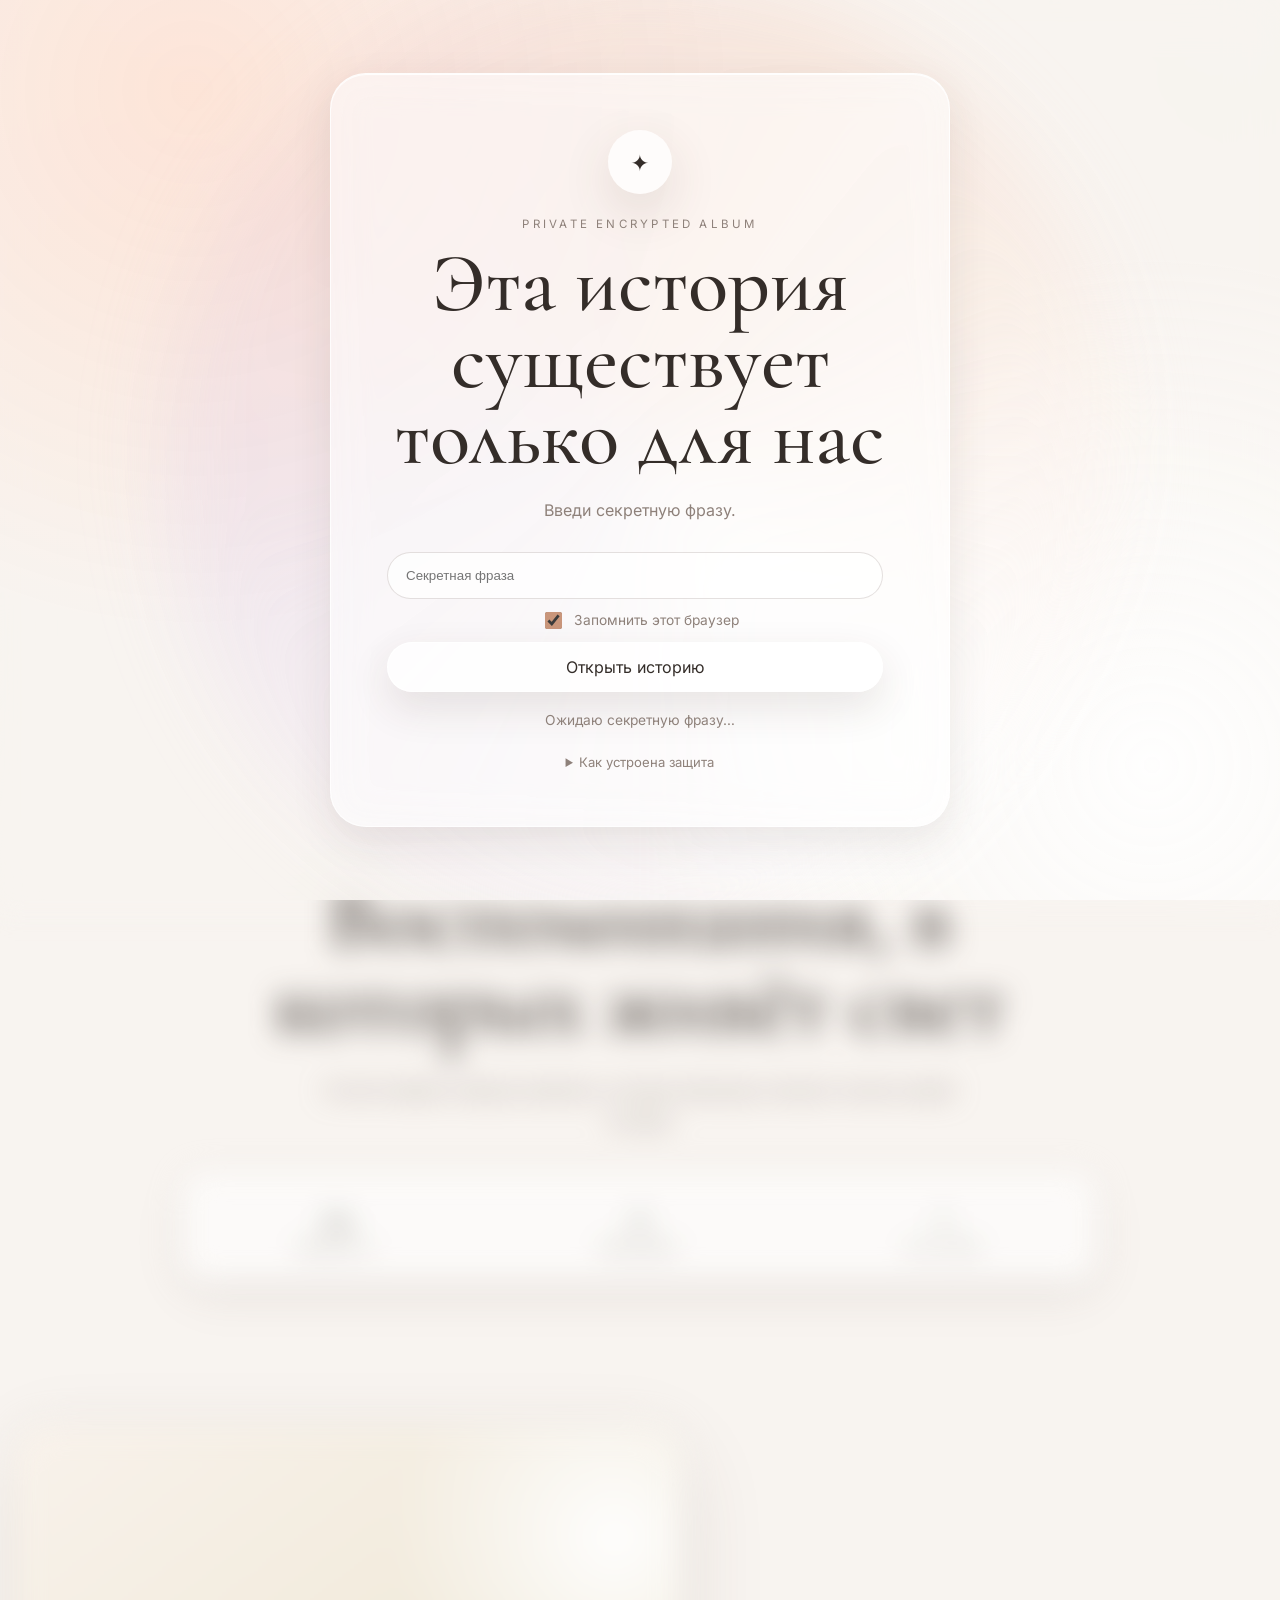
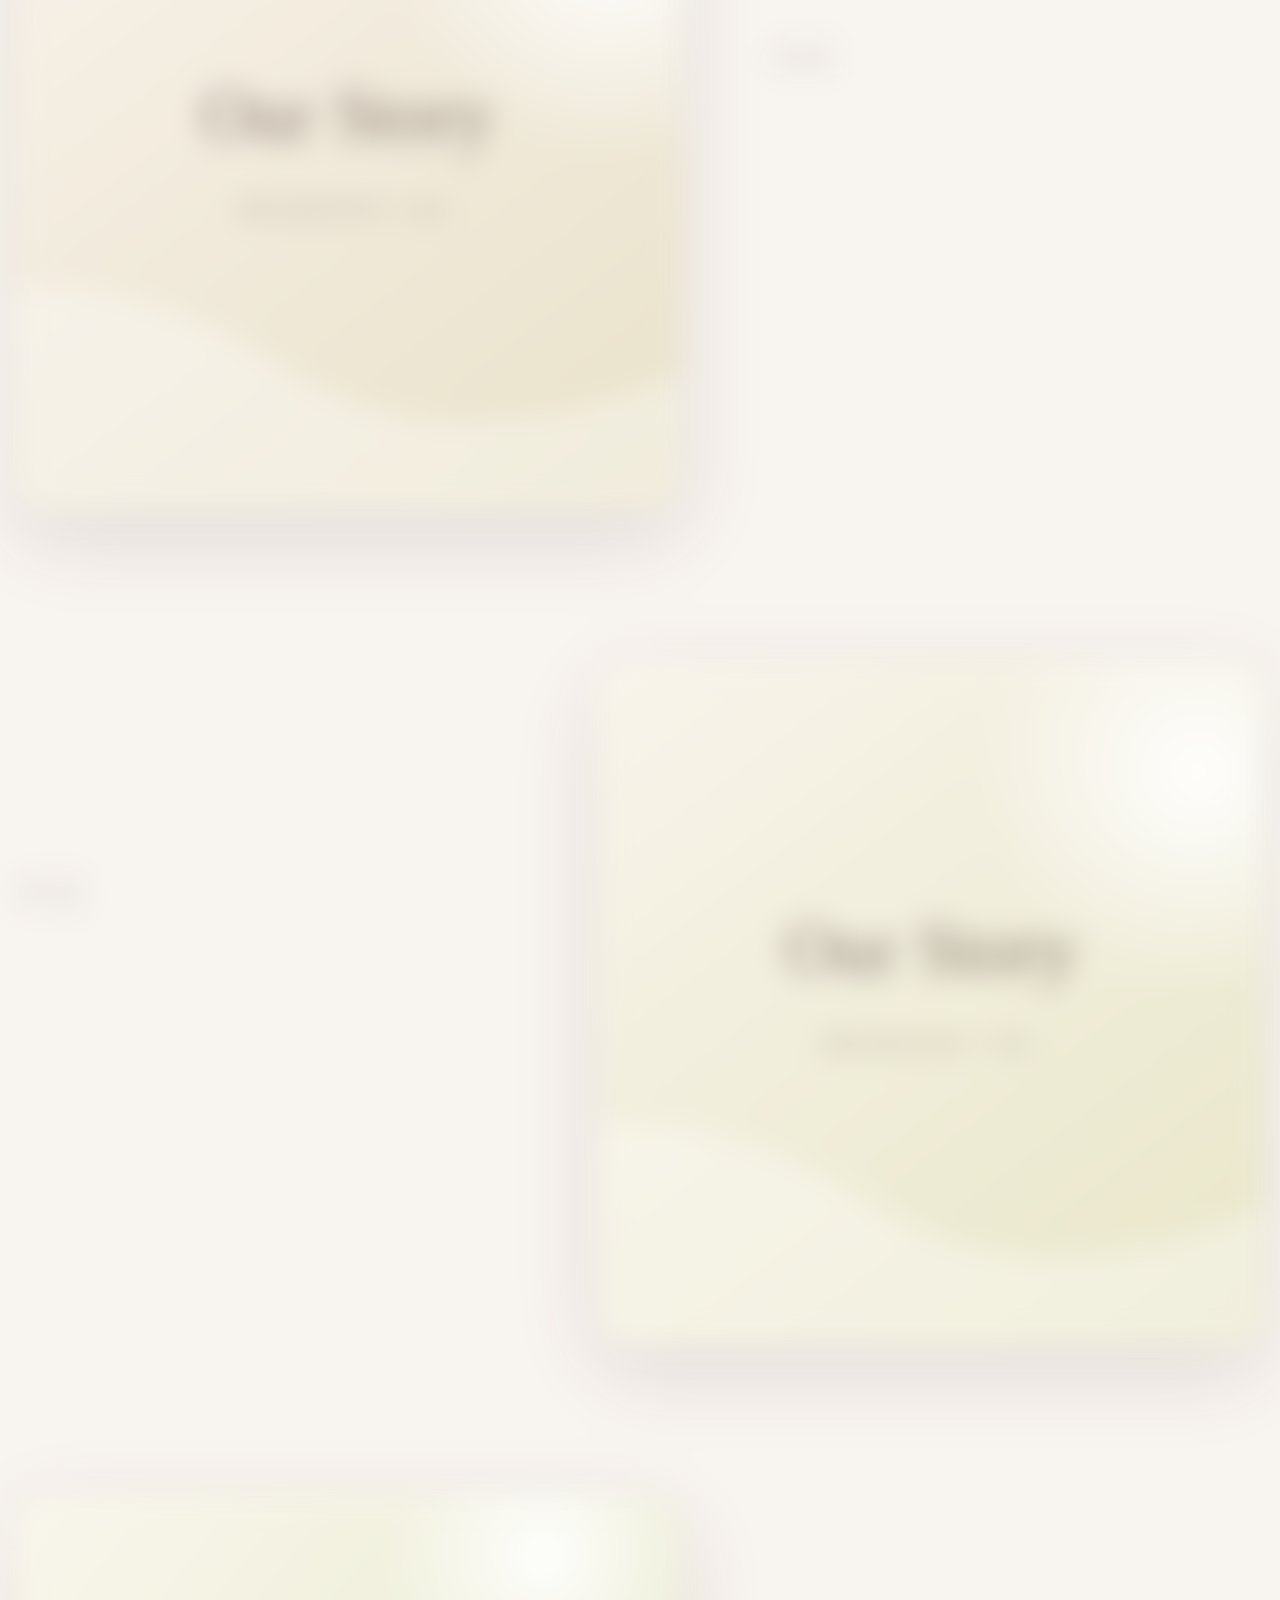
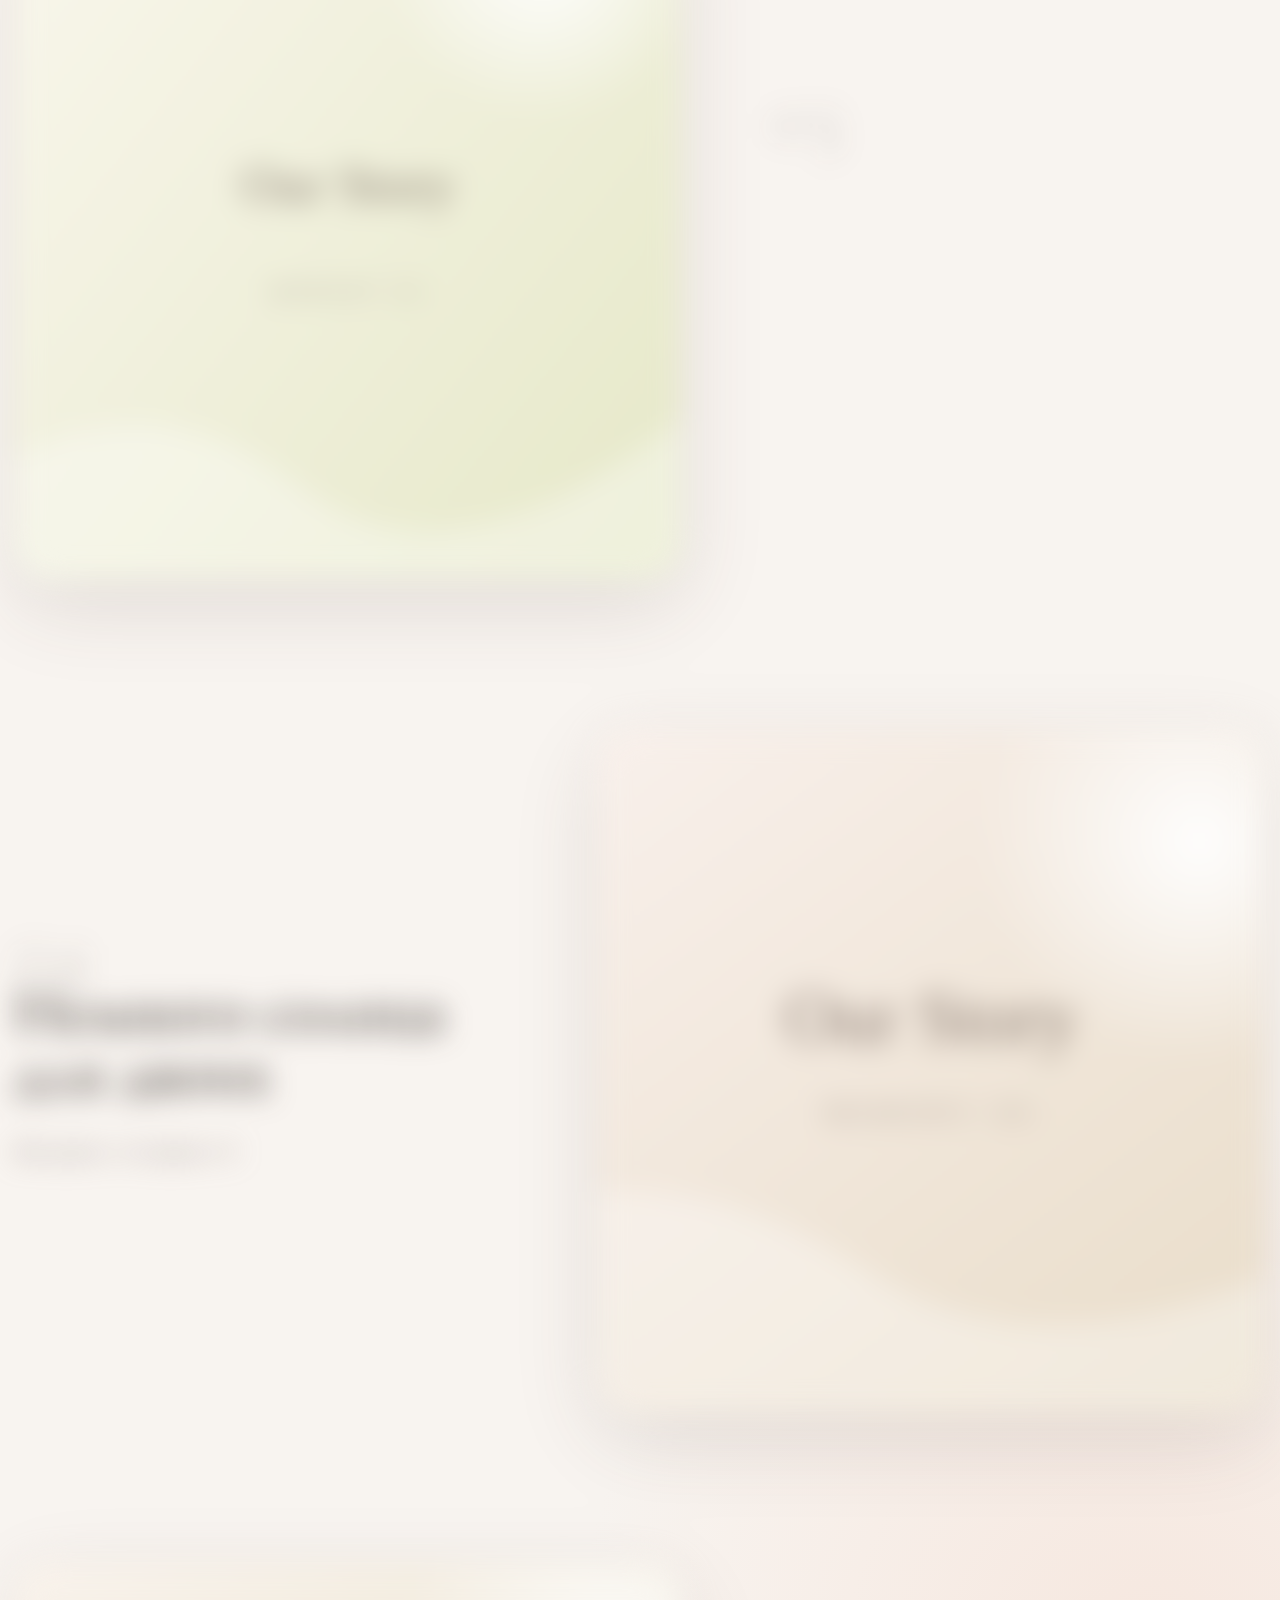
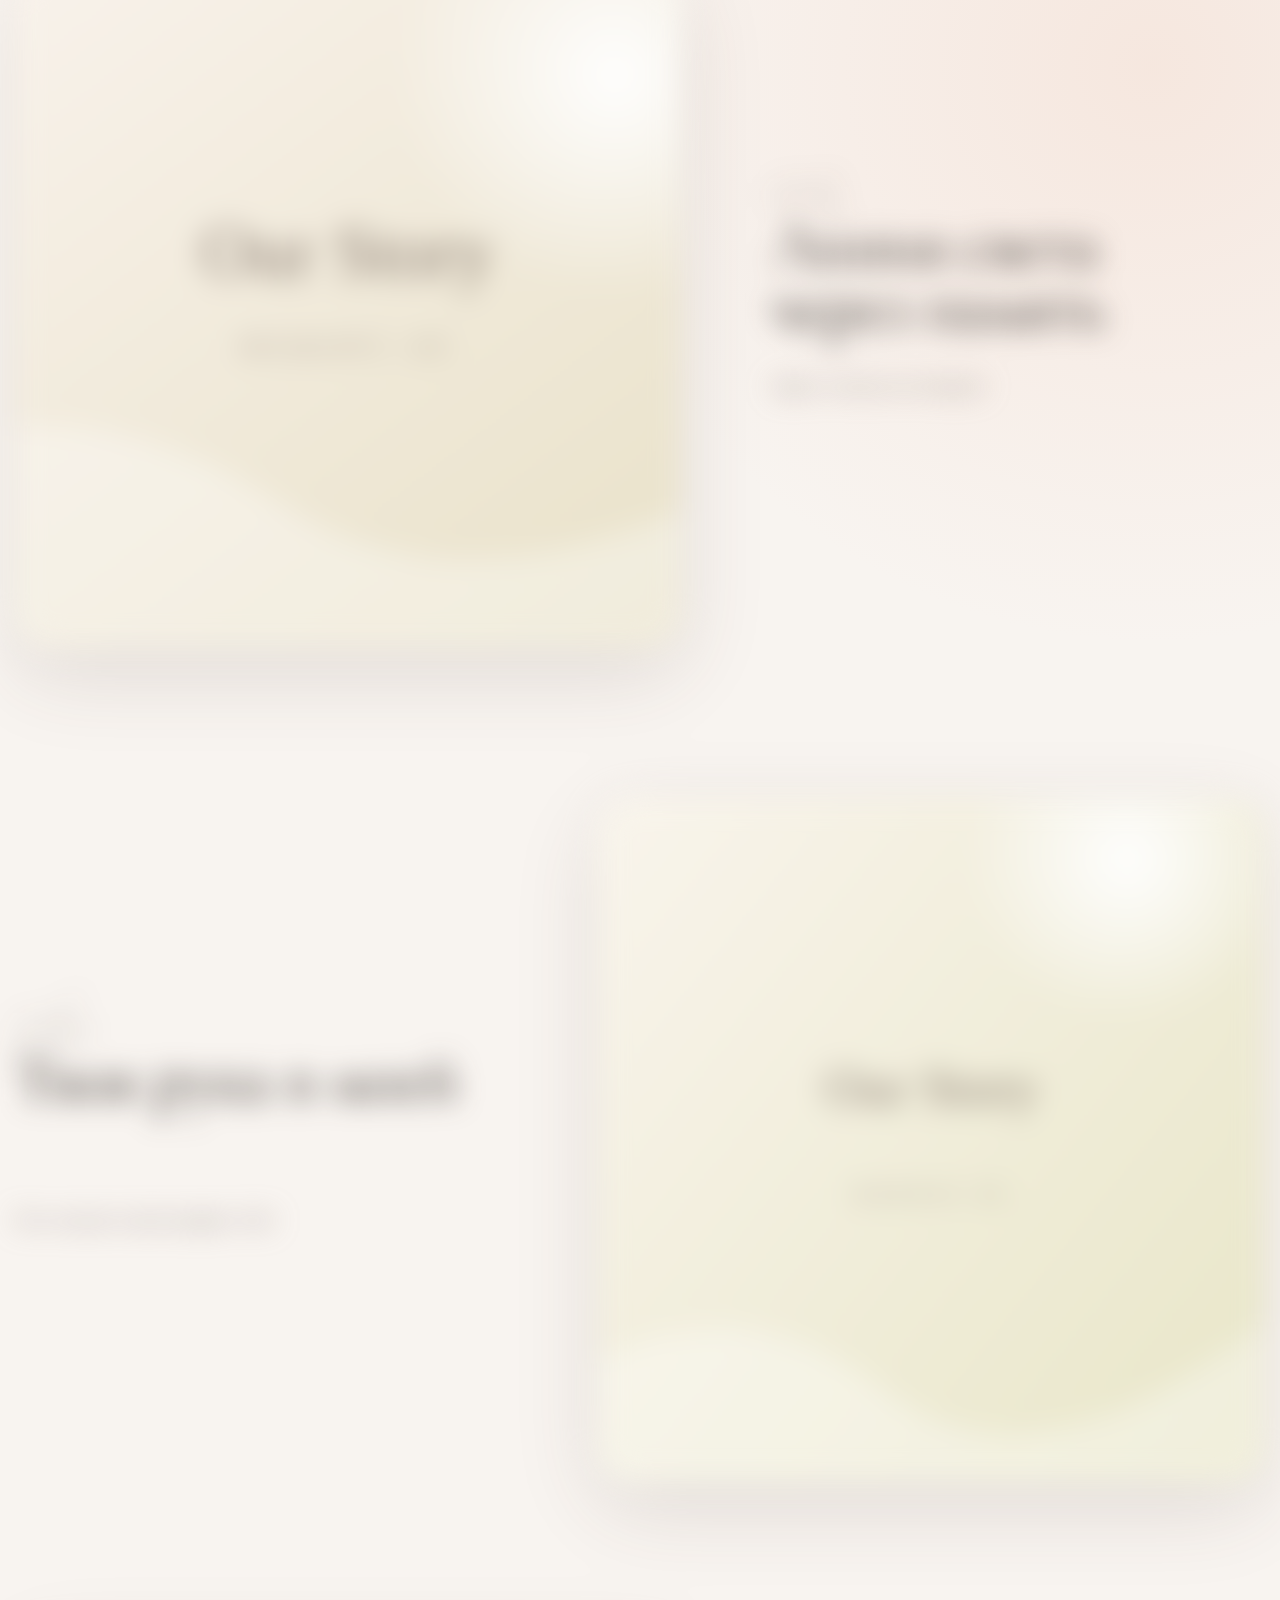
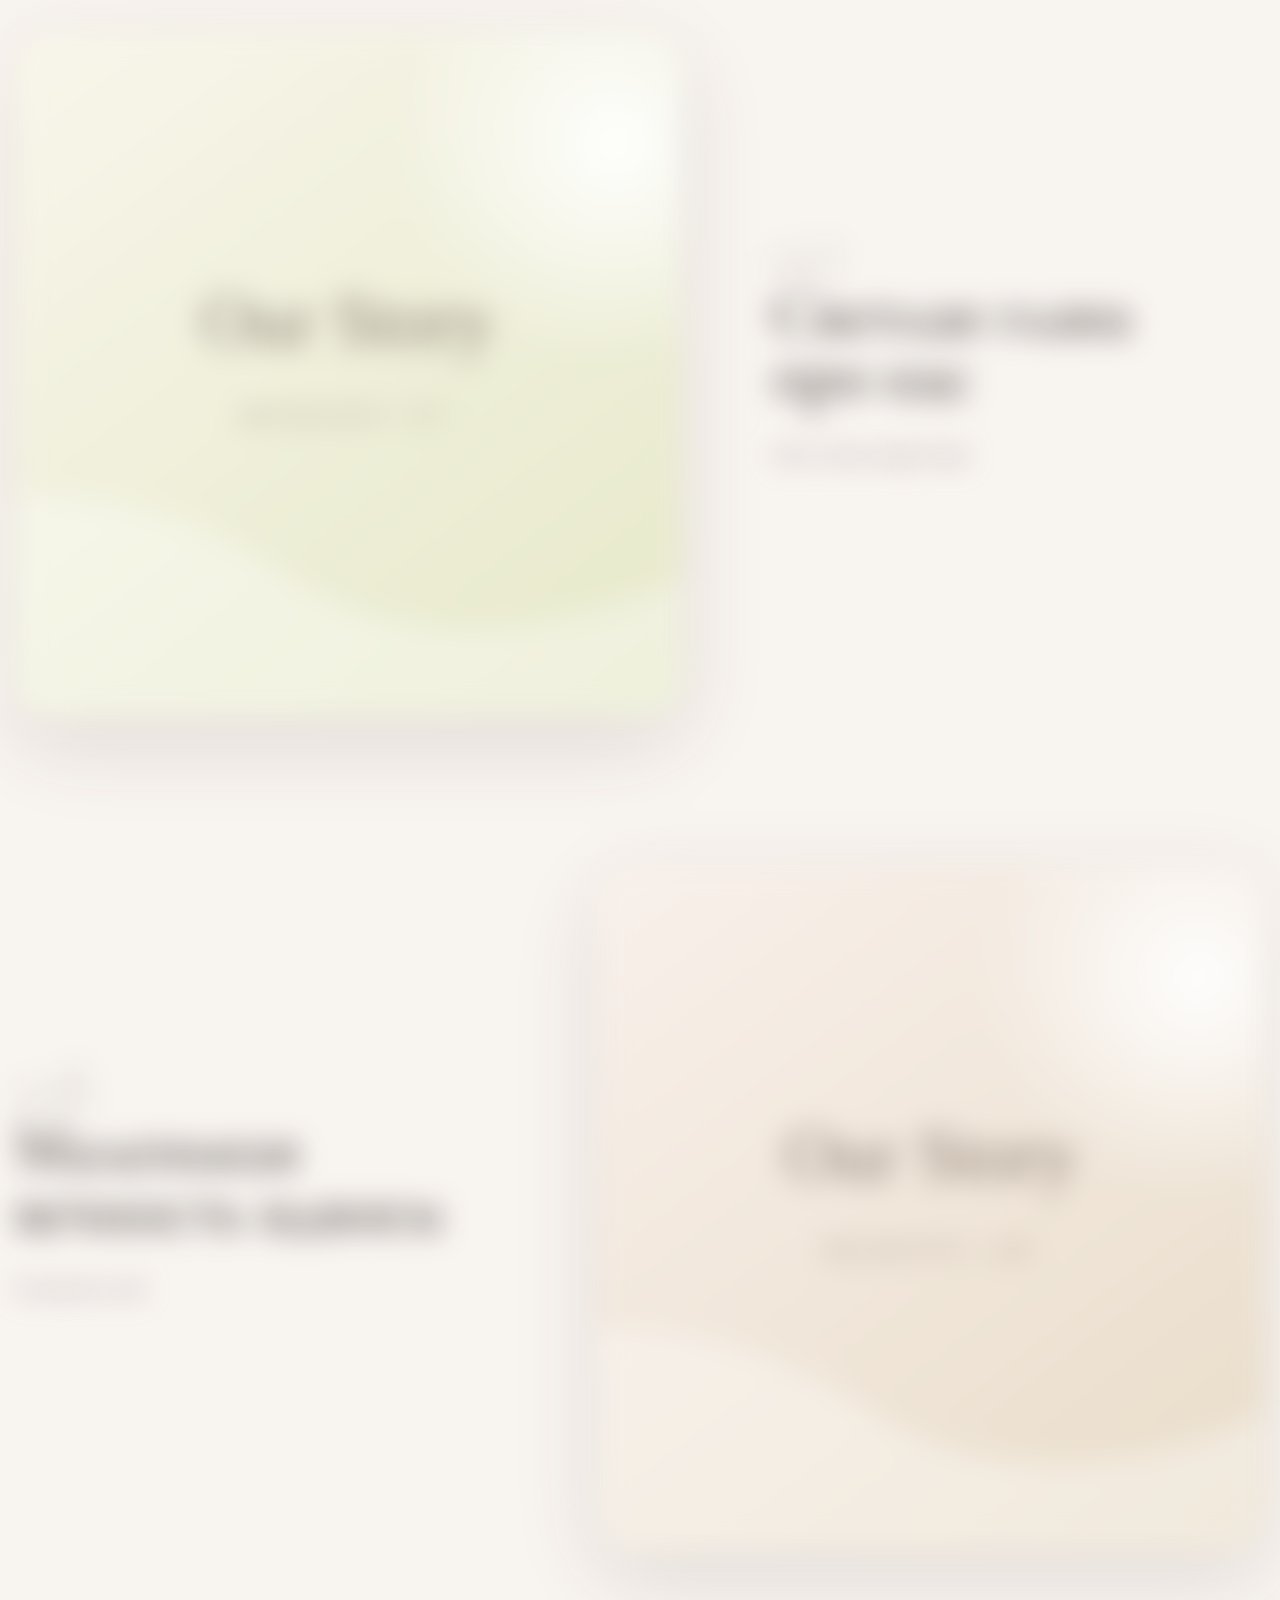
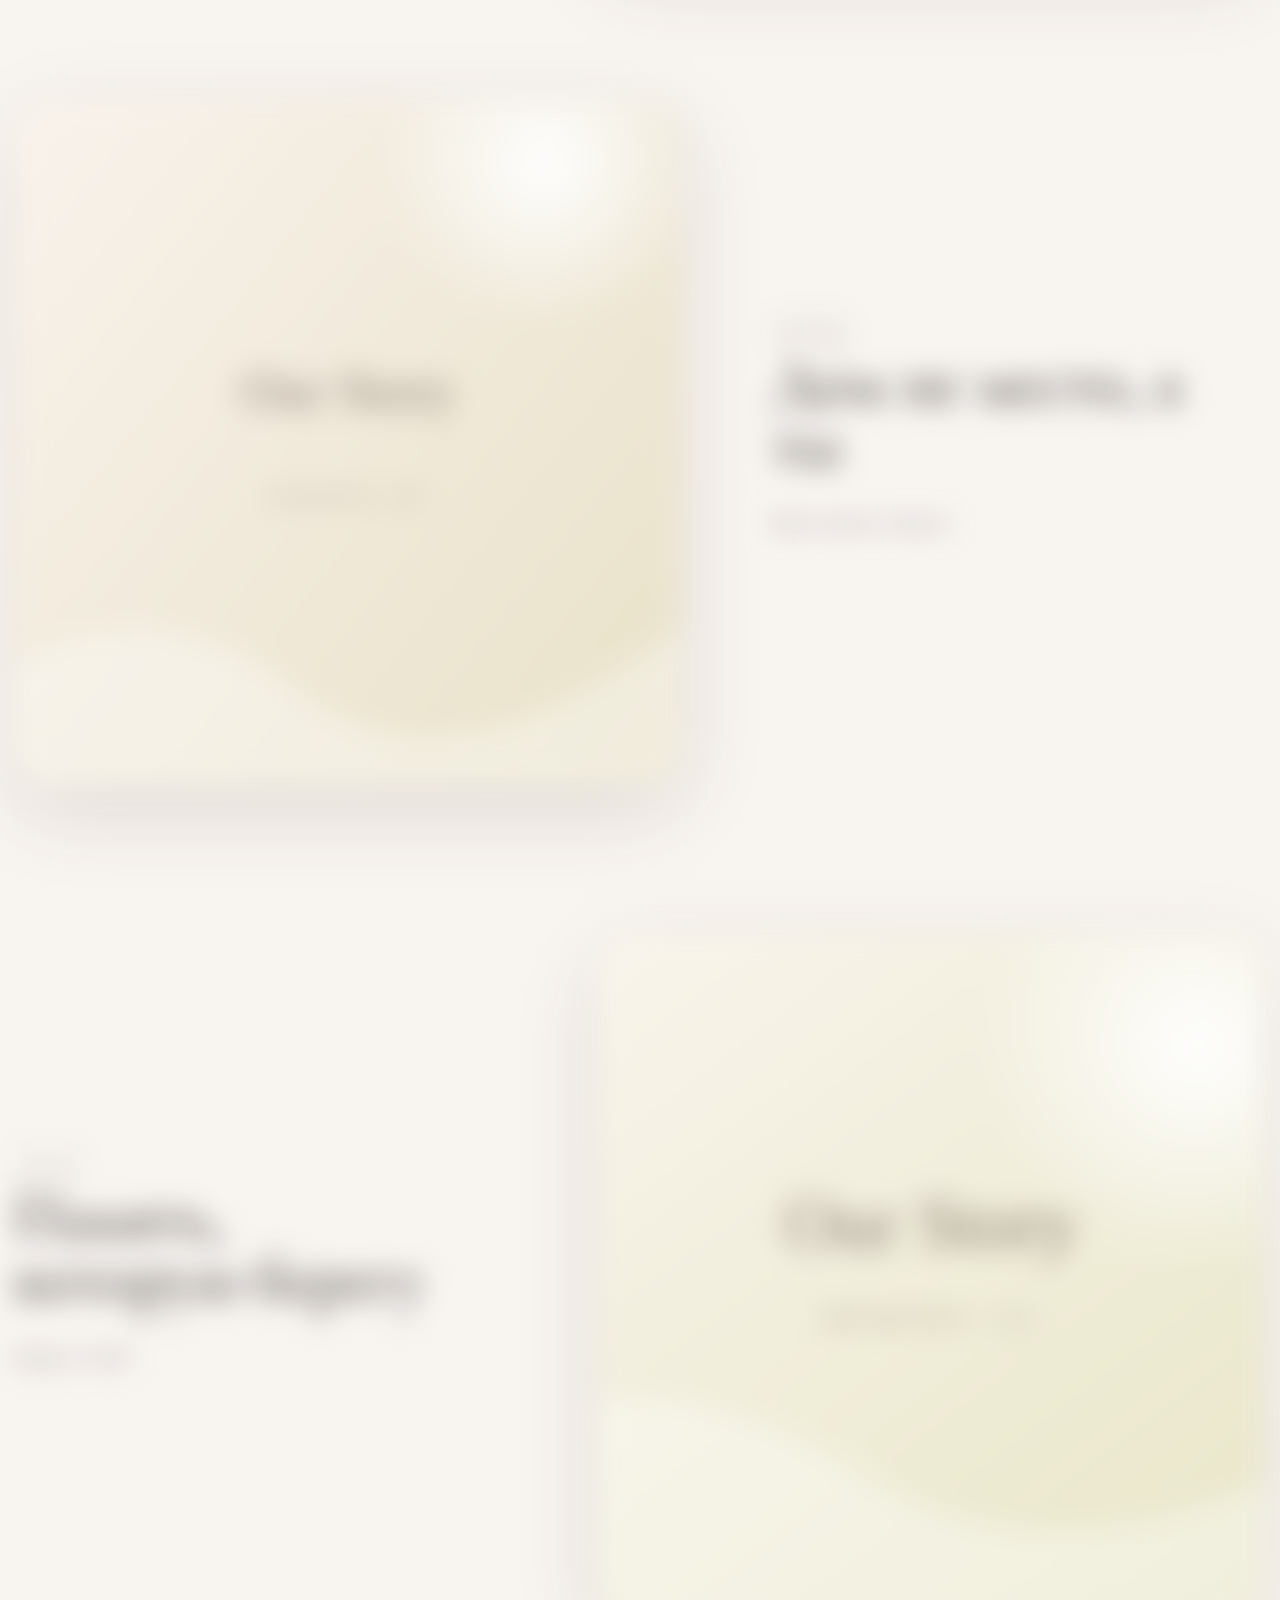
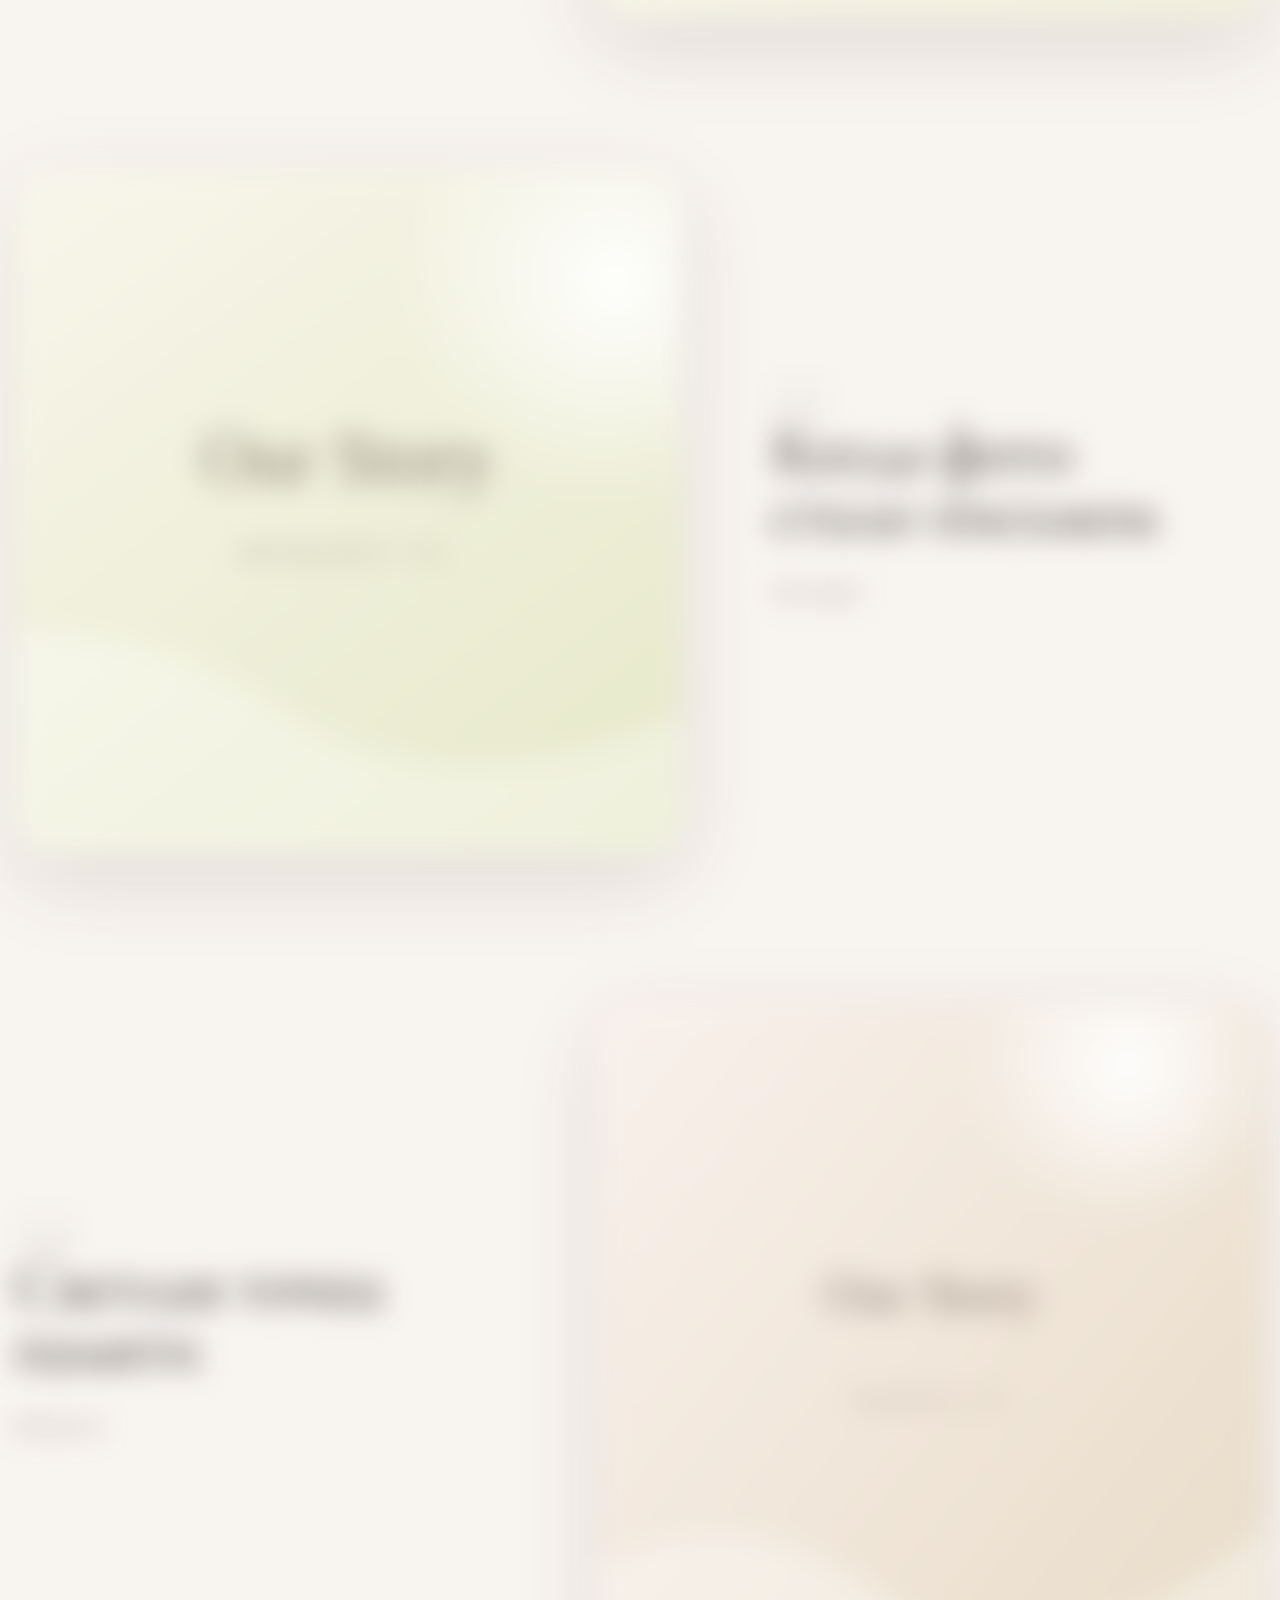
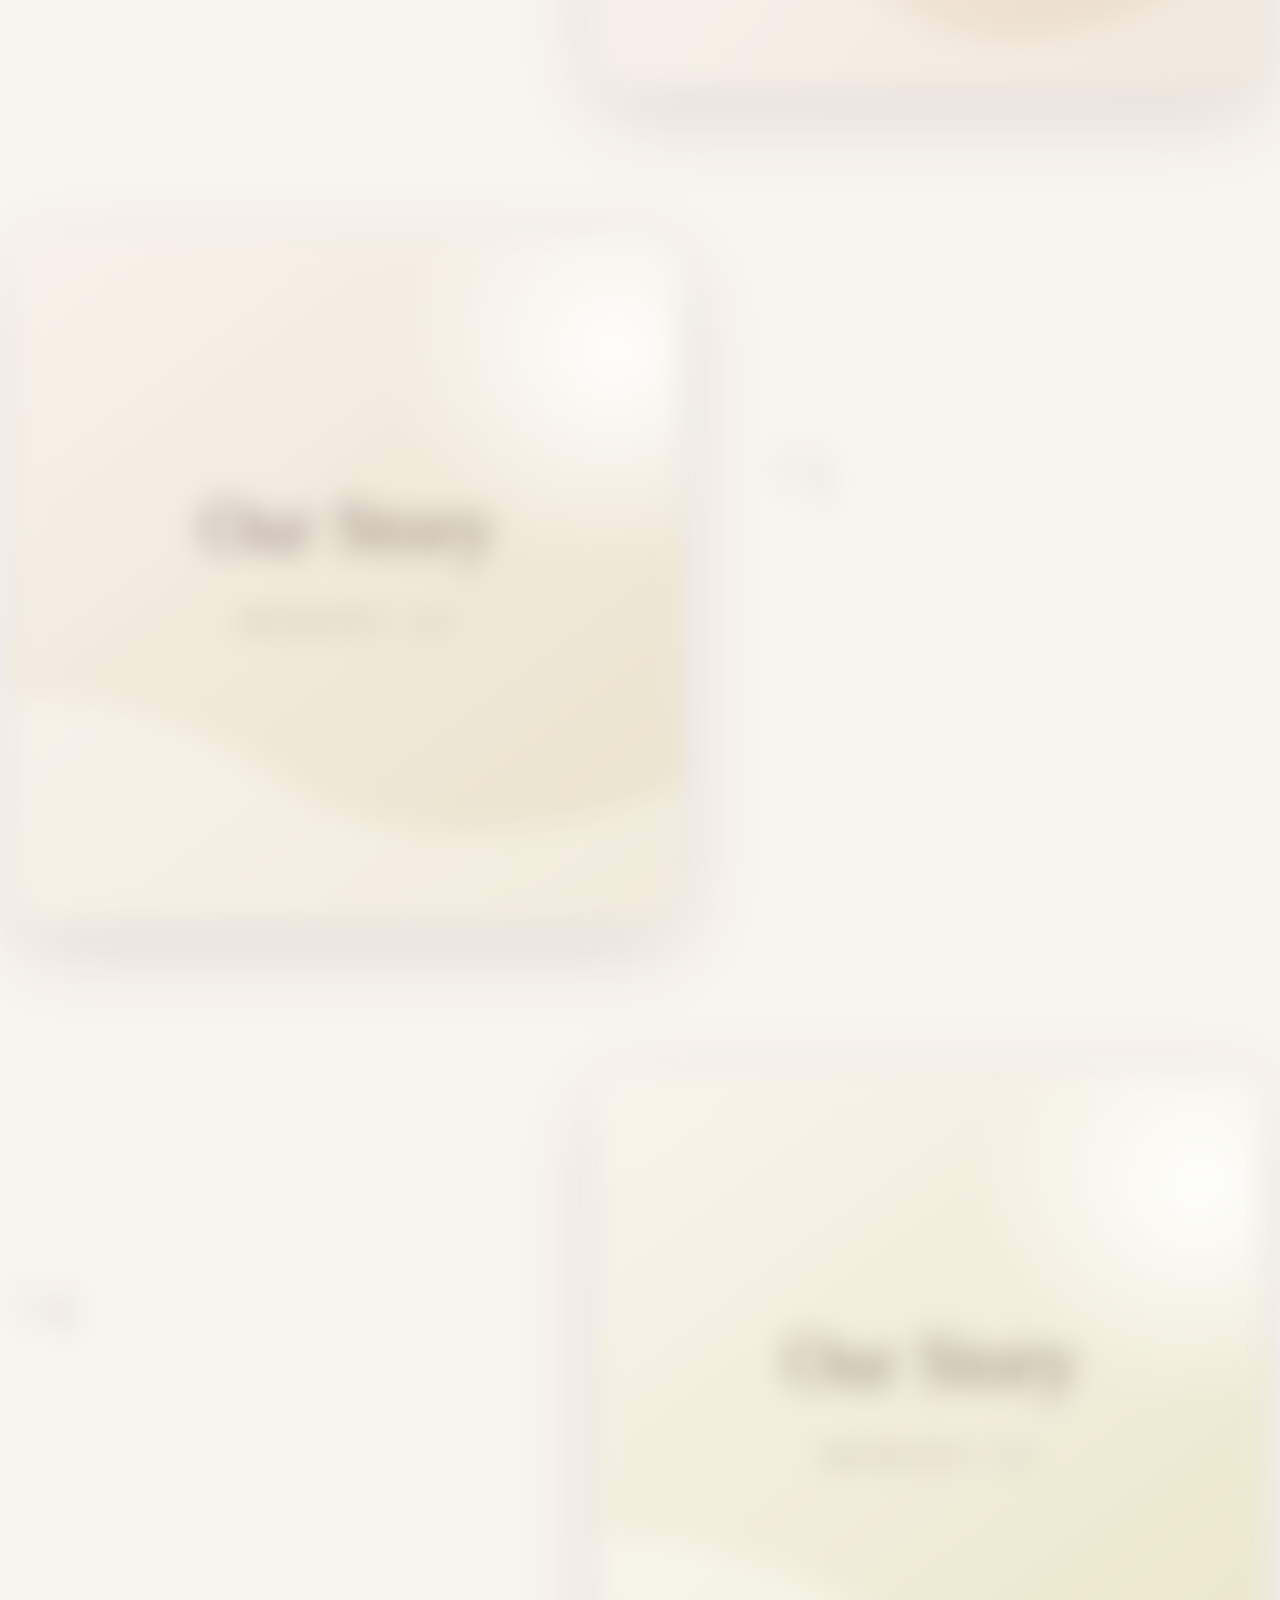
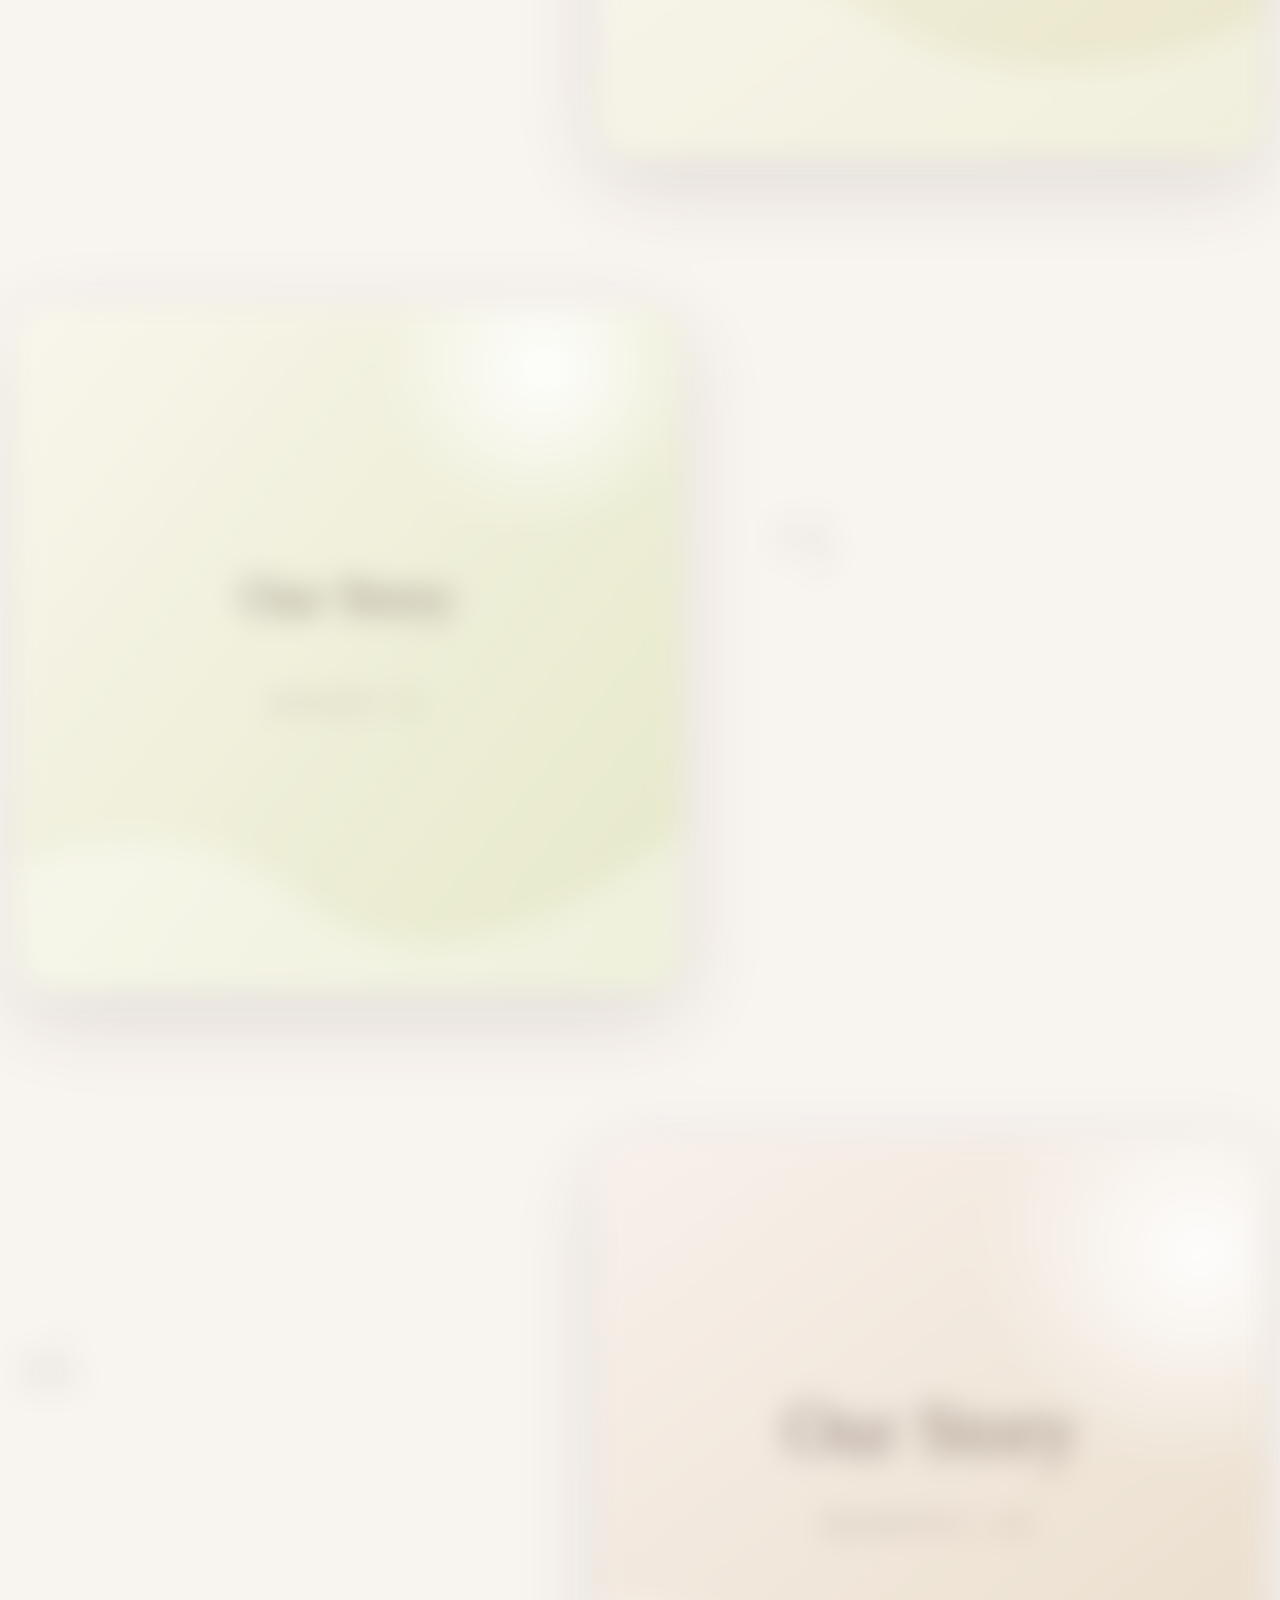
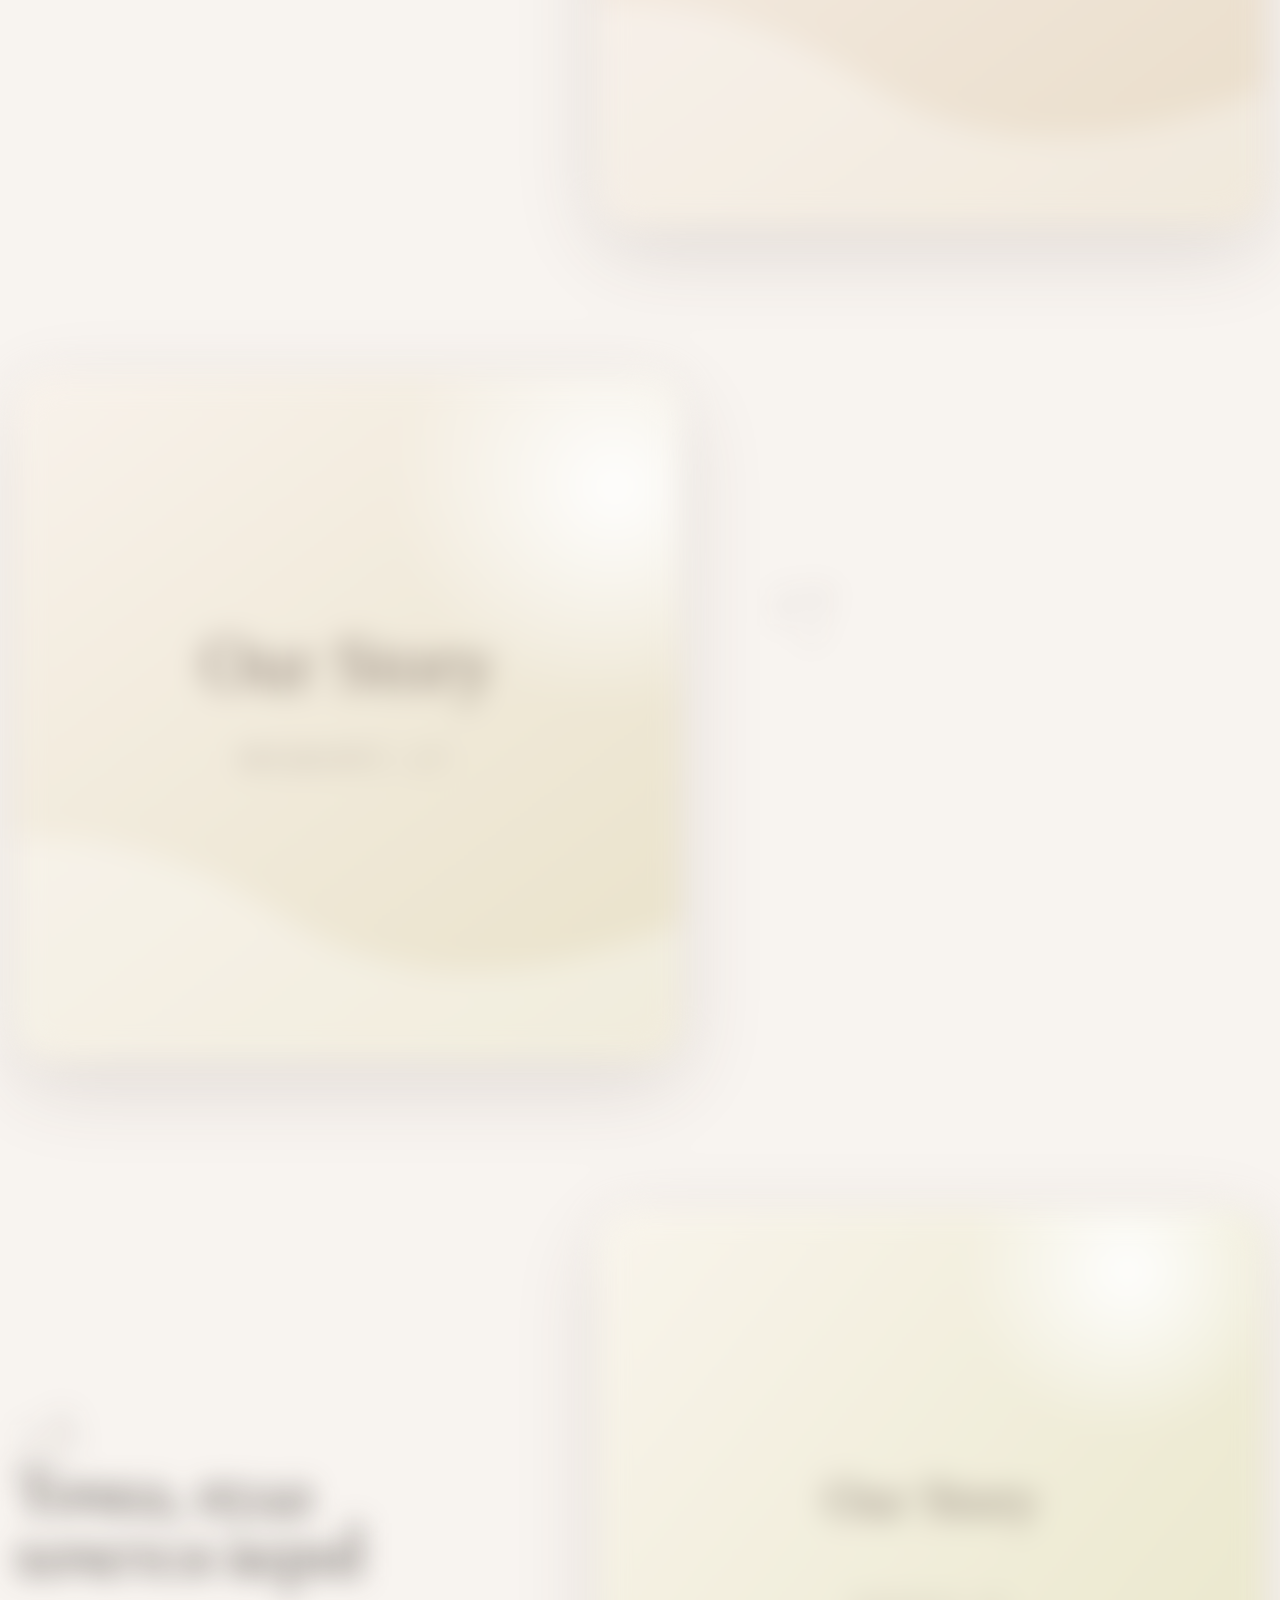
==== commit 5307cbe2: "Polish album structure and lightbox UX" ====
--- a/index.html
+++ b/index.html
@@ -1,147 +1,19 @@
 <!doctype html>
 <html lang="ru">
 <head>
-  <meta charset="UTF-8" />
-  <meta name="viewport" content="width=device-width, initial-scale=1.0" />
-  <meta name="theme-color" content="#f8f4f0" />
-  <meta http-equiv="Cache-Control" content="no-cache, no-store, must-revalidate" />
-  <meta http-equiv="Pragma" content="no-cache" />
-  <meta http-equiv="Expires" content="0" />
-  <meta name="robots" content="noindex, nofollow, noarchive, nosnippet, noimageindex" />
-  <meta name="referrer" content="no-referrer" />
-  <meta http-equiv="Permissions-Policy" content="camera=(), microphone=(), geolocation=(), payment=(), usb=(), interest-cohort=()" />
-  <meta http-equiv="Content-Security-Policy" content="default-src 'self'; script-src 'self'; style-src 'self' 'unsafe-inline'; img-src 'self' blob: data:; media-src 'self'; connect-src 'self'; font-src 'self'; object-src 'none'; base-uri 'self'; form-action 'self'; frame-ancestors 'none'; upgrade-insecure-requests" />
-  <title>Our Story — Interactive Love Gallery</title>
-  <link rel="icon" href="favicon.ico" sizes="any" />
-  <link rel="icon" type="image/png" sizes="32x32" href="assets/icons/favicon-32.png" />
-  <link rel="apple-touch-icon" sizes="180x180" href="assets/icons/favicon-180.png" />
-  <script defer src="assets/js/freshness.js?v=20260811-143742"></script>
-  <link rel="stylesheet" href="assets/css/styles.css?v=20260811-143742" />
+  <meta charset="utf-8">
+  <meta name="viewport" content="width=device-width,initial-scale=1">
+  <meta name="robots" content="noindex,nofollow,noarchive,nosnippet,noimageindex">
+  <meta http-equiv="refresh" content="0; url=pages/index.html">
+  <title>Our Story</title>
+  <script>
+    const target = new URL("pages/index.html", location.href);
+    target.search = location.search;
+    target.hash = location.hash;
+    location.replace(target);
+  </script>
 </head>
-<body class="locked">
-
-  <section class="lock-screen" id="lockScreen" aria-label="Закрытый альбом">
-    <div class="lock-aurora"></div>
-    <div class="lock-card glass">
-      <div class="lock-icon">✦</div>
-      <p class="eyebrow">Private encrypted album</p>
-      <h2>Эта история существует только для нас</h2>
-      <p>Введи секретную фразу.</p>
-      <form id="unlockForm" class="unlock-form">
-        <input id="passwordInput" type="password" autocomplete="current-password"
-               placeholder="Секретная фраза" required>
-        <label class="remember-device">
-          <input id="rememberDeviceInput" type="checkbox" checked>
-          <span>Запомнить этот браузер</span>
-        </label>
-        <button class="primary-button" type="submit">Открыть историю</button>
-      </form>
-      <p class="lock-status" id="lockStatus">Ожидаю секретную фразу…</p>
-      <details>
-        <summary>Как устроена защита</summary>
-        <p>Манифест и каждая фотография зашифрованы AES‑256‑GCM. Ключ создаётся из секретной фразы через PBKDF2‑SHA‑256.</p>
-      </details>
-    </div>
-  </section>
-
-  <canvas id="lightCanvas" aria-hidden="true"></canvas>
-  <div class="cursor-glow" id="cursorGlow" aria-hidden="true"></div>
-  <div class="scroll-progress" id="scrollProgress"></div>
-
-  <aside class="floating-tools glass">
-    <button id="soundToggle" class="tool-button" aria-label="Музыка">♫</button>
-    <button id="effectsToggle" class="tool-button active" aria-label="Эффекты">✦</button>
-  </aside>
-<audio id="backgroundAudio" loop preload="none">
-    <source src="assets/audio/our-song.mp3" type="audio/mpeg">
-  </audio>
-
-  <header class="hero" id="hero">
-    <div class="hero-orb orb-a"></div>
-    <div class="hero-orb orb-b"></div>
-    <div class="hero-lines"></div>
-    <div class="hero-content reveal visible">
-      <p class="eyebrow">A private collection of light</p>
-      <h1 data-split>Our Story</h1>
-      <p class="subtitle" id="heroSubtitle">Зашифрованная история, существующая только для тех, кому доверили ссылку и секретную фразу.</p>
-      <div class="hero-actions">
-        <button class="primary-button magnetic" id="beginButton">Начать путешествие</button>
-      </div>
-      <p class="microcopy">Фотографии защищены AES‑256‑GCM и расшифровываются только в памяти браузера.</p>
-    </div>
-    <div class="scroll-hint"><span></span></div>
-  </header>
-
-  <main>
-    <section class="intro section-shell reveal">
-      <p class="section-kicker">Chapter I</p>
-      <h2>Воспоминания, в которых живёт свет</h2>
-      <p class="intro-copy">В этой галерее собраны моменты, которые навсегда останутся частью нашей истории</p>
-      <div class="stats glass">
-        <div><strong id="photoCount">24</strong><span>момента</span></div>
-        <div><strong id="favoriteCount">0</strong><span>любимых</span></div>
-        <div><strong>1</strong><span>история</span></div>
-      </div>
-    </section>
-
-    <section class="cinematic-story" id="featuredStory"></section>
-
-    <section class="quote-break reveal">
-      <div class="quote-glow"></div>
-      <blockquote>Некоторые мгновения проходят. Другие остаются жить внутри нас.</blockquote>
-    </section>
-
-    <section class="gallery-section section-shell" id="gallerySection">
-      <div class="section-heading reveal">
-        <div>
-          <p class="section-kicker">All moments</p>
-          <h2>Галерея</h2>
-        </div>
-        <div class="gallery-controls glass">
-          <button class="view-button active" data-view="masonry">Свободно</button>
-          <button class="view-button" data-view="grid">Сетка</button>
-          <button class="view-button" data-view="film">Плёнка</button>
-        </div>
-      </div>
-      <div class="gallery masonry" id="galleryGrid"></div>
-    </section>
-
-    <section class="memory-cloud reveal">
-      <div class="memory-cloud-inner glass">
-        <span>нежность</span><span>свет</span><span>смех</span><span>тишина</span><span>вместе</span><span>навсегда</span>
-      </div>
-    </section>
-
-    <section class="finale">
-      <div class="finale-collage" id="finaleCollage"></div>
-      <div class="finale-overlay"></div>
-      <div class="finale-content reveal">
-        <p class="section-kicker">The end?</p>
-        <h2>No. Just the beginning.</h2>
-        <div class="finale-actions">
-          <button class="primary-button magnetic" id="restartButton">Посмотреть снова</button>
-        </div>
-      </div>
-    </section>
-  </main>
-
-  <dialog class="lightbox" id="lightbox">
-    <div class="lightbox-ambient" id="lightboxAmbient"></div>
-    <button class="lightbox-close glass" id="lightboxClose" aria-label="Закрыть">×</button>
-    <button class="lightbox-nav prev glass" id="lightboxPrev" aria-label="Предыдущее фото">←</button>
-    <figure class="lightbox-figure">
-      <div class="lightbox-image-wrap">
-        <img id="lightboxImage" alt="" />
-        <img id="lightboxImageNext" alt="" aria-hidden="true" />
-      </div>
-      <figcaption>
-        <span id="lightboxCaption"></span>
-        <span id="lightboxCounter"></span>
-      </figcaption>
-    </figure>
-    <button class="lightbox-nav next glass" id="lightboxNext" aria-label="Следующее фото">→</button>
-  </dialog>
-  <div id="toast" class="toast glass"></div>
-  <script src="assets/js/app.js?v=20260811-143742"></script>
+<body>
+  <a href="pages/index.html">Открыть Our Story</a>
 </body>
 </html>
